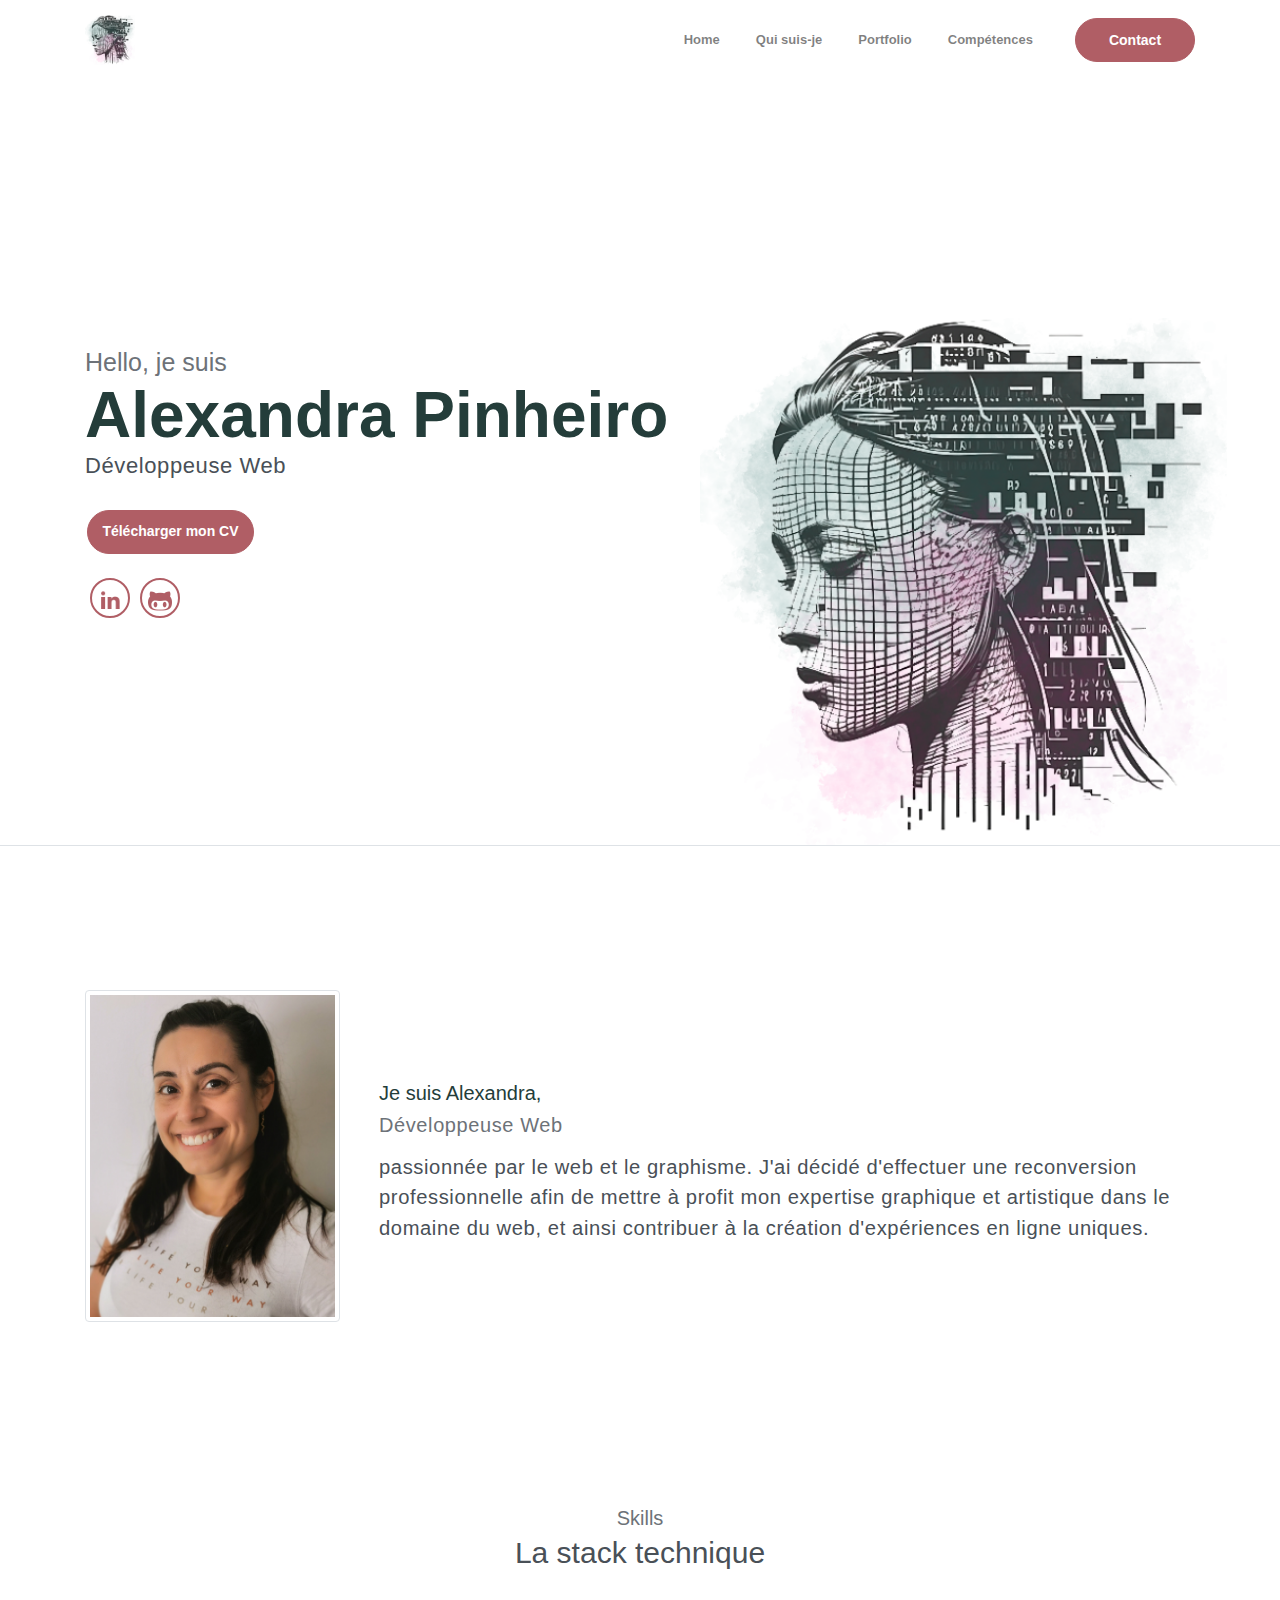
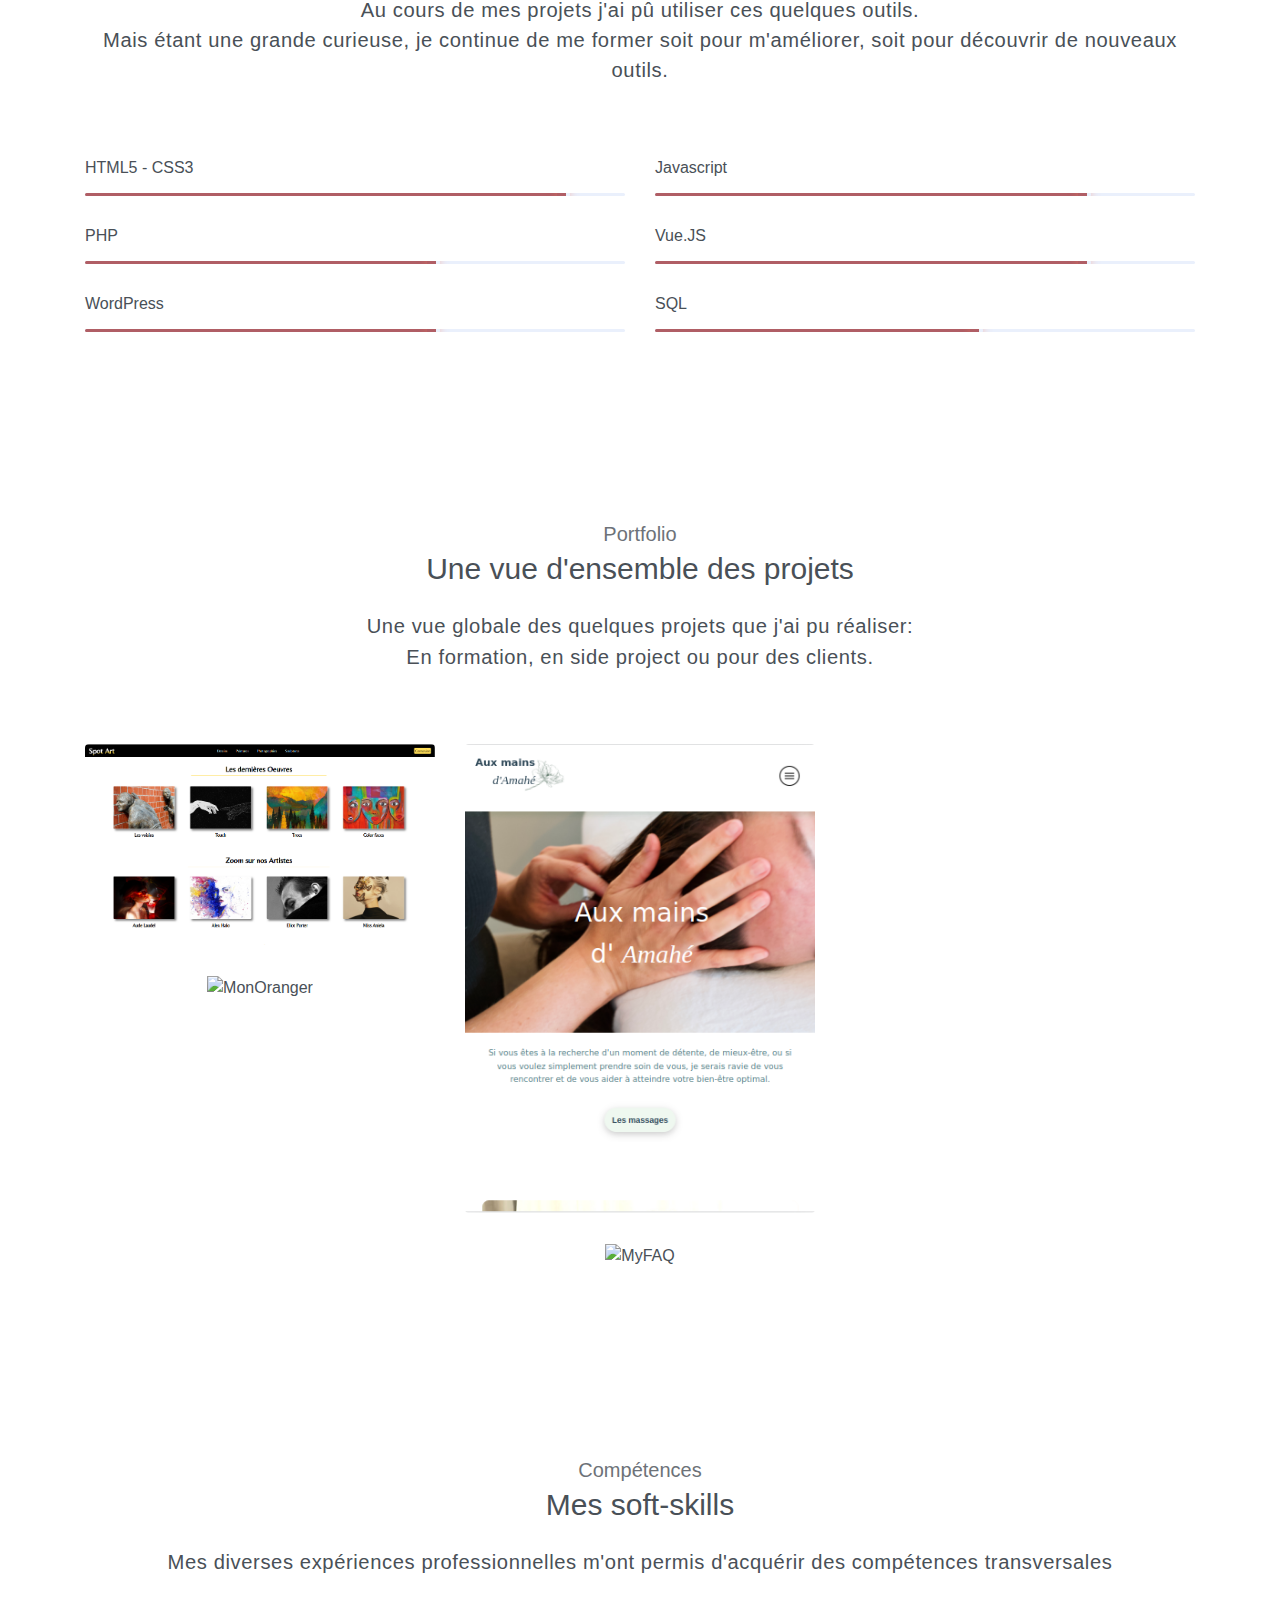
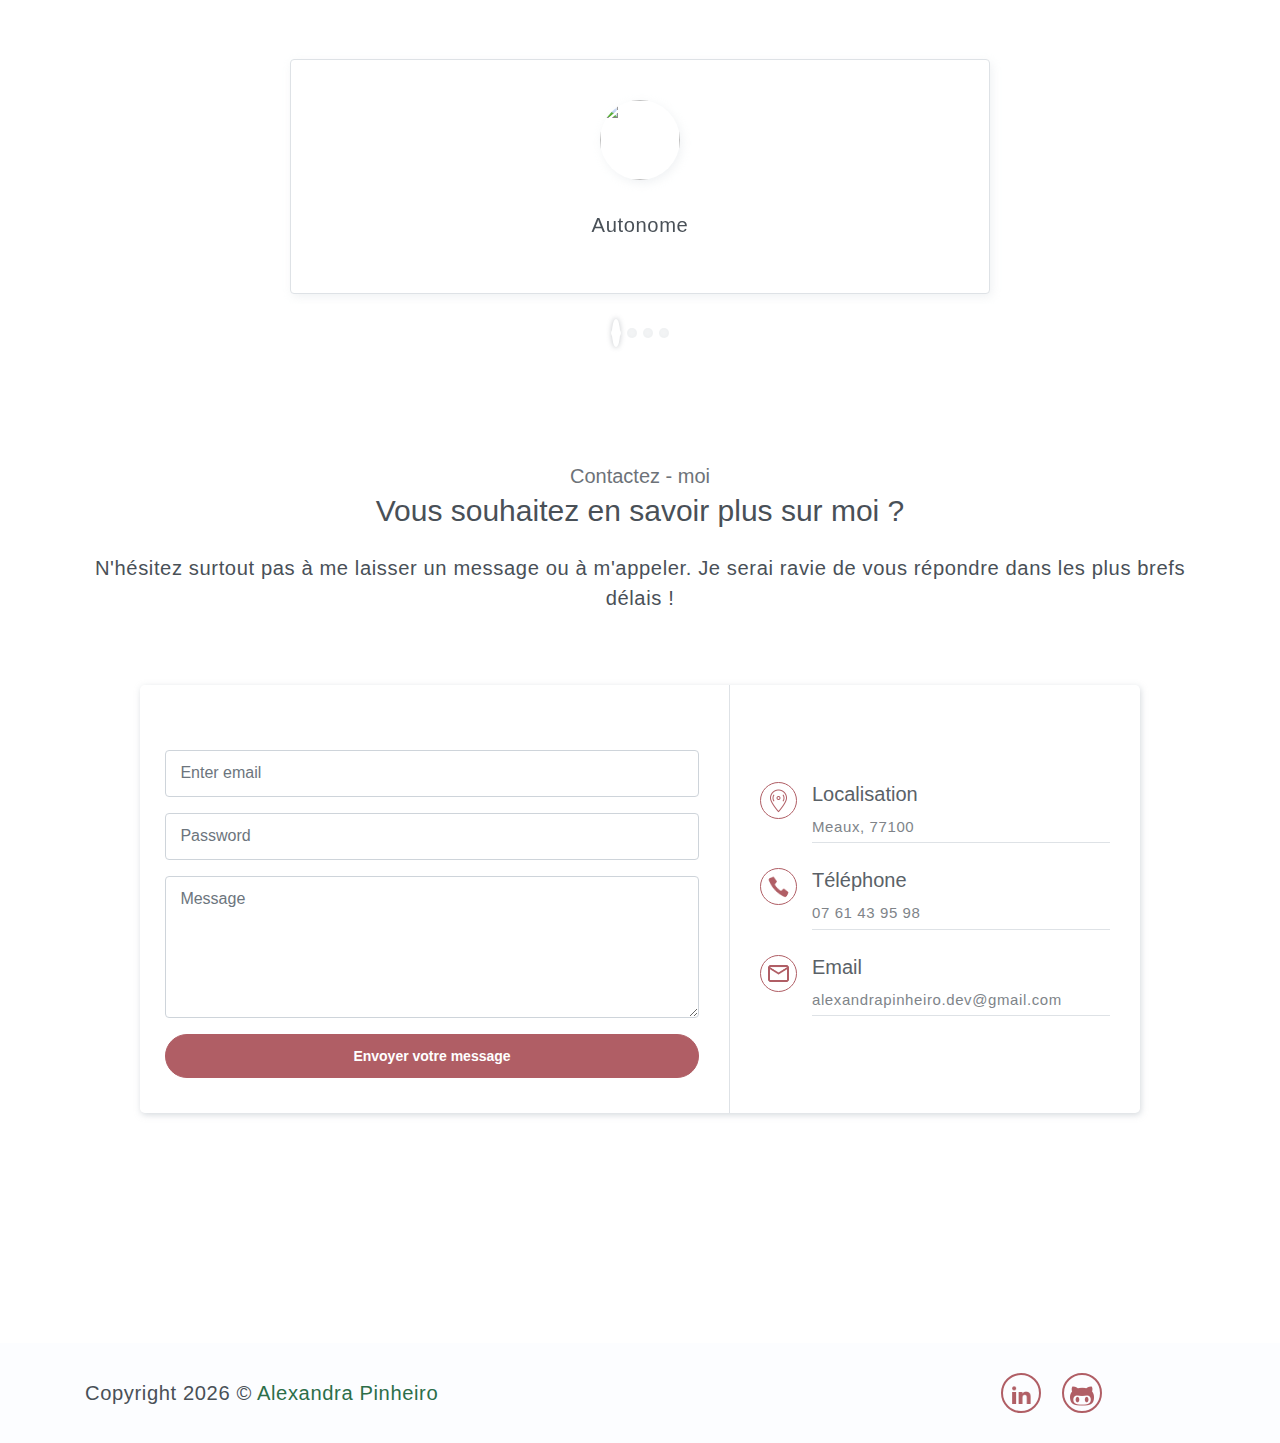
==== public_html/index.html @ 3d411a62 "simple template for personnal portfolio" ====
<!DOCTYPE html>
<html lang="en">
<head>
	<meta charset="utf-8">
    <meta name="viewport" content="width=device-width, initial-scale=1, shrink-to-fit=no">
    <title>Alexandra Pinheiro</title>
    <!-- font icons -->
    <link rel="stylesheet" href="assets/vendors/themify-icons/css/themify-icons.css">
    <!-- main styles -->
	<link rel="stylesheet" href="assets/css/style.css">
</head>
<body data-spy="scroll" data-target=".navbar" data-offset="40" id="home">

    <!-- Page navigation -->
    <nav class="navbar navbar-expand-lg navbar-light fixed-top" data-spy="affix" data-offset-top="0">
        <div class="container">
            <a class="navbar-brand" href="#"><img src="assets/img/logo.png" alt="logo"></a>
            <button class="navbar-toggler" type="button" data-toggle="collapse" data-target="#navbarSupportedContent" aria-controls="navbarSupportedContent" aria-expanded="false" aria-label="Toggle navigation">
                <span class="navbar-toggler-icon"></span>
            </button>

            <div class="collapse navbar-collapse" id="navbarSupportedContent">
                <ul class="navbar-nav ml-auto align-items-center">
                    <li class="nav-item">
                        <a class="nav-link" href="#home">Home</a>
                    </li>
                    <li class="nav-item">
                        <a class="nav-link" href="#about">Qui suis-je</a>
                    </li>             
                    <li class="nav-item">
                        <a class="nav-link" href="#portfolio">Portfolio</a>
                    </li>
                    <li class="nav-item">
                        <a class="nav-link" href="#softSkills">Compétences</a>
                    </li>
                    <li class="nav-item">
                        <a class="- btn btn-primary rounded ml-4" href="#contact">Contact</a>
                    </li>
                </ul>
            </div>
        </div>          
    </nav>
    <!-- End of page navibation -->

    <!-- Page Header -->
    <header class="header" id="home">
        <div class="container">
            <div class="infos">
                <h6 class="subtitle">Hello, je suis</h6>
                <h6 class="title">Alexandra Pinheiro</h6>
                <p>Développeuse Web</p>

                <div class="buttons pt-3">
                    <button class="btn btn-primary rounded" download><a href="assets/img/Alexandra_Pinheiro_DWeb.pdf" download target="_blank" class="button">Télécharger mon CV</a></button>
                    
                </div>      

                <div class="socials mt-4">
                    <a class="social-item" href="https://www.linkedin.com/in/alexandra-pinheiro/" ><img class="social-img" src="assets/img/linkedin.png" alt="icon-linkedin"></a>
                    <a class="social-item" href="https://github.com/AlexandraPho?tab=repositories"><img class="social-img" src="assets/img/github.png" alt="icon-github"></a>
                </div>
            </div>              
            <div class="img-holder">
                <img src="assets/img/logo.png" alt="portrait">
            </div>      
        </div>  

        <!-- Header-widget 
        <div class="widget">
            <div class="widget-item">
                <h2>124</h2>
                <p>Happy Clients</p>
            </div>
            <div class="widget-item">
                <h2>456</h2>
                <p>Project Completed</p>
            </div>
            <div class="widget-item">
                <h2>789</h2>
                <p>Awards Won</p>
            </div>
        </div>-->
    </header>
    <!-- End of Page Header -->
    
    <!-- About section -->
    <section id="about" class="section mt-3">
        <div class="container mt-5">
            <div class="row text-center text-md-left">
                <div class="col-md-3">
                    <img src="assets/img/portrait.jpg" alt="" class="img-thumbnail mb-4">
                </div>
                <div class="pl-md-4 col-md-9">
                    <h6 class="title">Je suis Alexandra,</h6>
                    <p class="subtitle">Développeuse Web</p>
                    <p>passionnée par le web et le graphisme. J'ai décidé d'effectuer une reconversion professionnelle afin de mettre à profit mon expertise graphique et artistique  dans le domaine du web, et ainsi contribuer à la création d'expériences en ligne uniques.</p>
                    <!--<button class="btn btn-primary rounded mt-3">DOWNLOAD CV</button>-->                  
                </div>
            </div>
        </div>
    </section>

    <!-- Service section
    <section id="service" class="section">
        <div class="container text-center">
            <h6 class="subtitle">Service</h6>
            <h6 class="section-title mb-4">Ce que je sais faire</h6>
            <p class="mb-5 pb-4">Lorem ipsum dolor sit amet, consectetur adipisicing elit. In alias dignissimos. <br> rerum commodi corrupti, temporibus non quam.</p>

            <div class="row">
                <div class="col-sm-6 col-md-3 mb-4">
                    <div class="custom-card card border">
                        <div class="card-body">
                            <i class="icon ti-crown"></i>
                            <h5>Web</h5>
                            <h6>Site internet</h6>
                            <br>
                        </div>
                    </div>
                </div>
                <div class="col-sm-6 col-md-3 mb-4">
                    <div class="custom-card card border">
                        <div class="card-body">
                            <i class="icon ti-desktop"></i>
                            <h5>Dessin</h5>
                            <h6>Illustrations</h6>
                            <h6>Logo</h6>
                        </div>
                    </div>
                </div>
            </div>
        </div>
    </section>
    End of Sectoin -->

    <!-- Skills section -->
    <section class="section">
        <div class="container text-center">
            <h6 class="subtitle">Skills</h6>
            <h6 class="section-title mb-4">La stack technique</h6>
            <p class="mb-5 pb-4">Au cours de mes projets j'ai pû utiliser ces quelques outils. <br> Mais étant une grande curieuse, je continue de me former soit pour m'améliorer, soit pour découvrir de nouveaux outils. </p>

            <div class="row text-left">
                <div class="col-sm-6">
                    <h6 class="mb-3">HTML5 - CSS3</h6>
                    <div class="progress">
                        <div class="progress-bar bg-primary" role="progressbar" style="width: 89%;" aria-valuenow="25" aria-valuemin="0" aria-valuemax="100"><span>89%</span></div>
                    </div>
                </div>
                <div class="col-sm-6">
                    <h6 class="mb-3">Javascript</h6>
                    <div class="progress">
                        <div class="progress-bar bg-primary" role="progressbar" style="width: 80%;" aria-valuenow="25" aria-valuemin="0" aria-valuemax="100"><span>83%</span></div>
                    </div>
                </div>
                <div class="col-sm-6">
                    <h6 class="mb-3">PHP</h6>
                    <div class="progress">
                        <div class="progress-bar bg-primary" role="progressbar" style="width: 65%;" aria-valuenow="25" aria-valuemin="0" aria-valuemax="100"><span>95%</span></div>
                    </div>
                </div>
                <div class="col-sm-6">
                    <h6 class="mb-3">Vue.JS</h6>
                    <div class="progress">
                        <div class="progress-bar bg-primary" role="progressbar" style="width: 80%;" aria-valuenow="25" aria-valuemin="0" aria-valuemax="100"><span>90%</span></div>
                    </div>
                </div>
                <div class="col-sm-6">
                    <h6 class="mb-3">WordPress</h6>
                    <div class="progress">
                        <div class="progress-bar bg-primary" role="progressbar" style="width: 65%;" aria-valuenow="25" aria-valuemin="0" aria-valuemax="100"><span>95%</span></div>
                    </div>
                </div>
                <div class="col-sm-6">
                    <h6 class="mb-3">SQL</h6>
                    <div class="progress">
                        <div class="progress-bar bg-primary" role="progressbar" style="width: 60%;" aria-valuenow="25" aria-valuemin="0" aria-valuemax="100"><span>95%</span></div>
                    </div>
                </div>
            </div>  
        </div>
    </section>
    <!-- End of Skills sections -->

    <!-- Portfolio section -->
    <section id="portfolio" class="section">
        <div class="container text-center">
            <h6 class="subtitle">Portfolio</h6>
            <h6 class="section-title mb-4">Une vue d'ensemble des projets</h6>
            <p class="mb-5 pb-4">Une vue globale des quelques projets que j'ai pu réaliser: <br> En formation, en side project ou pour des clients.</p>

            <div class="row">
                <div class="col-sm-4">
                    <div class="img-wrapper">
                        <img class="folio-img" src="assets/img/spotart.png" alt="spotart">
                        <div class="overlay">
                            <div class="overlay-infos">
                                <h5>Spotart</h5>
                                <a class="social-item" ><img class="social-img" src="assets/img/link.png" alt="icon-linkedin"></a>
                            </div>  
                        </div>
                    </div>
                    <div class="img-wrapper">
                        <img class="folio-img" src="assets/img/img.png" alt="MonOranger">
                        <div class="overlay">
                            <div class="overlay-infos">
                                <h5>Mon Oranger</h5>
                                <a class="social-item" ><img class="social-img" src="assets/img/link.png" alt="icon-linkedin"></a>
                            </div>                              
                        </div>
                    </div>                  
                </div>
                <div class="col-sm-4">
                    <div class="img-wrapper">
                        <img class="folio-img" src="assets/img/amahe-img.png" alt="Auxmainsdamahe">
                        <div class="overlay">
                            <div class="overlay-infos">
                                <h5>Aux mains d'Amahé</h5>
                                <a class="social-item" ><img class="social-img" src="assets/img/link.png" alt="icon-linkedin"></a>
                            </div>  
                        </div>
                    </div>
                    <div class="img-wrapper">
                        <img src="assets/imgs/folio-4.jpg" alt="MyFAQ">
                        <div class="overlay">
                            <div class="overlay-infos">
                                <h5>MyFAQ</h5>
                                <a href="javascript:void(0)"><i class="ti-link"></i></a>
                            </div>                              
                        </div>
                    </div>                  
                </div>
            </div>
        </div>
    </section>
    <!-- End of portfolio section -->

    <!-- Soft-Skills Section -->
    <section id="softSkills" class="section">
        <div class="container text-center">
            <h6 class="subtitle">Compétences</h6>
            <h6 class="section-title mb-4">Mes soft-skills</h6>
            <p class="mb-5 pb-4">Mes diverses expériences professionnelles m'ont permis d'acquérir des compétences transversales</p>


            <div id="carouselExampleIndicators" class="carousel slide" data-ride="carousel">
                <ol class="carousel-indicators">
                    <li data-target="#carouselExampleIndicators" data-slide-to="0" class="active"></li>
                    <li data-target="#carouselExampleIndicators" data-slide-to="1"></li>
                    <li data-target="#carouselExampleIndicators" data-slide-to="2"></li>
                    <li data-target="#carouselExampleIndicators" data-slide-to="3"></li>
                </ol>
                <div class="carousel-inner">
                    <div class="carousel-item active">
                        <div class="card testmonial-card border">
                            <div class="card-body">
                                <img src="assets/imgs/avatar-1.jpg" alt="">
                                <p>Autonome</p>
                            </div>
                        </div>
                    </div>
                    <div class="carousel-item">
                        <div class="card testmonial-card border">
                            <div class="card-body">
                                <img src="assets/imgs/avatar-2.jpg" alt="">
                                <p>Proactive</p>
                            </div>
                        </div>
                    </div>
                    <div class="carousel-item">
                        <div class="card testmonial-card border">
                            <div class="card-body">
                                <img src="assets/imgs/avatar-3.jpg" alt="">
                                <p>Curieuse</p>
                            </div>
                        </div>
                    </div>
                    <div class="carousel-item">
                        <div class="card testmonial-card border">
                            <div class="card-body">
                                <img src="assets/imgs/avatar-3.jpg" alt="">
                                <p>Passionnée</p>
                            </div>
                        </div>
                    </div>
                </div>
            </div>
        </div>
    </section>
    <!-- End of Soft-Skills section -->


    <!-- Hire me section
    <section class="bg-gray p-0 section">
        <div class="container">
            <div class="card bg-primary">
                <div class="card-body text-light">
                    <div class="row align-items-center">
                        <div class="col-sm-9 text-center text-sm-left">
                            <h5 class="mt-3">Hire Me For Your Project</h5>
                            <p class="mb-3">Accusantium labore nostrum similique quisquam.</p>
                        </div>
                        <div class="col-sm-3 text-center text-sm-right">
                            <button class="btn btn-light rounded">Hire Me!</button>
                        </div>
                    </div>
                </div> 
            </div>
        </div>
    </section>      
     End od Hire me section. -->

    <!-- Contact Section -->
    <section id="contact" class="position-relative section">
        <div class="container text-center">
            <h6 class="subtitle">Contactez - moi</h6>
            <h6 class="section-title mb-4">Vous souhaitez en savoir plus sur moi ?</h6>
            <p class="mb-5 pb-4">N'hésitez surtout pas à me laisser un message ou à m'appeler. Je serai ravie de vous répondre dans les plus brefs délais !</p>

            <div class="contact text-left">
                <div class="form">
                    <form>
                        <div class="form-group">
                            <input type="email" class="form-control" id="exampleInputEmail1" aria-describedby="emailHelp" placeholder="Enter email" required>
                        </div>
                        <div class="form-group">
                            <input type="password" class="form-control" id="exampleInputPassword1" placeholder="Password" required>
                        </div>
                        <div class="form-group">
                            <textarea name="contact-message" id="" cols="30" rows="5" class="form-control" placeholder="Message"></textarea>
                        </div>
                        <button type="submit" class="btn btn-primary btn-block rounded w-lg">Envoyer votre message</button>
                    </form>
                </div>
                <div class="contact-infos">
                    <div class="item">
                        <img class="contact-img" src="assets/img/location.png" alt="icon-location">
                        <div class="">
                            <h5>Localisation</h5>
                            <p> Meaux, 77100</p>
                        </div>                          
                    </div>
                    <div class="item">
                        <img class="contact-img" src="assets/img/telephone.png" alt="icon-telephone">
                        <div>
                            <h5>Téléphone</h5>
                            <p>07 61 43 95 98</p>
                        </div>                          
                    </div>
                    <div class="item">
                        <img class="contact-img" src="assets/img/mail.png" alt="icon-mail">
                        <div class="mb-0">
                            <h5>Email</h5>
                            <p>alexandrapinheiro.dev@gmail.com</p>
                        </div>
                    </div>
                </div>                  
            </div>
        </div>  
        <div id="map">
            <iframe src="https://snazzymaps.com/embed/61257"></iframe>
        </div>      
    </section>
    <!-- End of Contact Section -->

    <!-- Page Footer -->
    <footer class="page-footer">
        <div class="container">
            <div class="row align-items-center">
                <div class="col-sm-6">
                    <p>Copyright <script>document.write(new Date().getFullYear())</script> &copy; <a href="http://www.alexandra-pinheiro.fr" target="_blank">Alexandra Pinheiro</a></p>
                </div>
                <div class="col-sm-6">
                    <div class="socials">
                        <a class="social-item" href="https://www.linkedin.com/in/alexandra-pinheiro/"><img class="social-img" src="assets/img/linkedin.png" alt="icon-linkedin"></a>
                        <a class="social-item" href="https://github.com/AlexandraPho?tab=repositories"><img class="social-img" src="assets/img/github.png" alt="icon-github"></a>
                    </div>
                </div>
            </div>
        </div>
    </footer> 
    <!-- End of page footer -->
	
	<!-- core  -->
    <script src="assets/vendors/jquery/jquery-3.4.1.js"></script>
    <script src="assets/vendors/bootstrap/bootstrap.bundle.js"></script>
    <!-- bootstrap 3 affix -->
	<script src="assets/vendors/bootstrap/bootstrap.affix.js"></script>

    <!-- steller js -->
    <script src="assets/js/script.js"></script>

</body>
</html>
---- public_html/assets/vendors/themify-icons/css/themify-icons.css ----
@font-face {
	font-family: 'themify';
	src:url("../fonts/themify.eot?-fvbane");
	src:url("../fonts/themify.eot?#iefix-fvbane") format("embedded-opentype"),
		url("../fonts/themify.woff?-fvbane") format("woff"),
		url("../fonts/themify.ttf?-fvbane") format("truetype"),
		url("../fonts/themify.svg?-fvbane#themify") format("svg");
	font-weight: normal;
	font-style: normal;
}

[class^="ti-"], [class*=" ti-"] {
	font-family: 'themify';
	speak: none;
	font-style: normal;
	font-weight: normal;
	font-variant: normal;
	text-transform: none;
	line-height: 1;

	/* Better Font Rendering =========== */
	-webkit-font-smoothing: antialiased;
	-moz-osx-font-smoothing: grayscale;
}

.ti-wand:before {
	content: "\e600";
}
.ti-volume:before {
	content: "\e601";
}
.ti-user:before {
	content: "\e602";
}
.ti-unlock:before {
	content: "\e603";
}
.ti-unlink:before {
	content: "\e604";
}
.ti-trash:before {
	content: "\e605";
}
.ti-thought:before {
	content: "\e606";
}
.ti-target:before {
	content: "\e607";
}
.ti-tag:before {
	content: "\e608";
}
.ti-tablet:before {
	content: "\e609";
}
.ti-star:before {
	content: "\e60a";
}
.ti-spray:before {
	content: "\e60b";
}
.ti-signal:before {
	content: "\e60c";
}
.ti-shopping-cart:before {
	content: "\e60d";
}
.ti-shopping-cart-full:before {
	content: "\e60e";
}
.ti-settings:before {
	content: "\e60f";
}
.ti-search:before {
	content: "\e610";
}
.ti-zoom-in:before {
	content: "\e611";
}
.ti-zoom-out:before {
	content: "\e612";
}
.ti-cut:before {
	content: "\e613";
}
.ti-ruler:before {
	content: "\e614";
}
.ti-ruler-pencil:before {
	content: "\e615";
}
.ti-ruler-alt:before {
	content: "\e616";
}
.ti-bookmark:before {
	content: "\e617";
}
.ti-bookmark-alt:before {
	content: "\e618";
}
.ti-reload:before {
	content: "\e619";
}
.ti-plus:before {
	content: "\e61a";
}
.ti-pin:before {
	content: "\e61b";
}
.ti-pencil:before {
	content: "\e61c";
}
.ti-pencil-alt:before {
	content: "\e61d";
}
.ti-paint-roller:before {
	content: "\e61e";
}
.ti-paint-bucket:before {
	content: "\e61f";
}
.ti-na:before {
	content: "\e620";
}
.ti-mobile:before {
	content: "\e621";
}
.ti-minus:before {
	content: "\e622";
}
.ti-medall:before {
	content: "\e623";
}
.ti-medall-alt:before {
	content: "\e624";
}
.ti-marker:before {
	content: "\e625";
}
.ti-marker-alt:before {
	content: "\e626";
}
.ti-arrow-up:before {
	content: "\e627";
}
.ti-arrow-right:before {
	content: "\e628";
}
.ti-arrow-left:before {
	content: "\e629";
}
.ti-arrow-down:before {
	content: "\e62a";
}
.ti-lock:before {
	content: "\e62b";
}
.ti-location-arrow:before {
	content: "\e62c";
}
.ti-link:before {
	content: "\e62d";
}
.ti-layout:before {
	content: "\e62e";
}
.ti-layers:before {
	content: "\e62f";
}
.ti-layers-alt:before {
	content: "\e630";
}
.ti-key:before {
	content: "\e631";
}
.ti-import:before {
	content: "\e632";
}
.ti-image:before {
	content: "\e633";
}
.ti-heart:before {
	content: "\e634";
}
.ti-heart-broken:before {
	content: "\e635";
}
.ti-hand-stop:before {
	content: "\e636";
}
.ti-hand-open:before {
	content: "\e637";
}
.ti-hand-drag:before {
	content: "\e638";
}
.ti-folder:before {
	content: "\e639";
}
.ti-flag:before {
	content: "\e63a";
}
.ti-flag-alt:before {
	content: "\e63b";
}
.ti-flag-alt-2:before {
	content: "\e63c";
}
.ti-eye:before {
	content: "\e63d";
}
.ti-export:before {
	content: "\e63e";
}
.ti-exchange-vertical:before {
	content: "\e63f";
}
.ti-desktop:before {
	content: "\e640";
}
.ti-cup:before {
	content: "\e641";
}
.ti-crown:before {
	content: "\e642";
}
.ti-comments:before {
	content: "\e643";
}
.ti-comment:before {
	content: "\e644";
}
.ti-comment-alt:before {
	content: "\e645";
}
.ti-close:before {
	content: "\e646";
}
.ti-clip:before {
	content: "\e647";
}
.ti-angle-up:before {
	content: "\e648";
}
.ti-angle-right:before {
	content: "\e649";
}
.ti-angle-left:before {
	content: "\e64a";
}
.ti-angle-down:before {
	content: "\e64b";
}
.ti-check:before {
	content: "\e64c";
}
.ti-check-box:before {
	content: "\e64d";
}
.ti-camera:before {
	content: "\e64e";
}
.ti-announcement:before {
	content: "\e64f";
}
.ti-brush:before {
	content: "\e650";
}
.ti-briefcase:before {
	content: "\e651";
}
.ti-bolt:before {
	content: "\e652";
}
.ti-bolt-alt:before {
	content: "\e653";
}
.ti-blackboard:before {
	content: "\e654";
}
.ti-bag:before {
	content: "\e655";
}
.ti-move:before {
	content: "\e656";
}
.ti-arrows-vertical:before {
	content: "\e657";
}
.ti-arrows-horizontal:before {
	content: "\e658";
}
.ti-fullscreen:before {
	content: "\e659";
}
.ti-arrow-top-right:before {
	content: "\e65a";
}
.ti-arrow-top-left:before {
	content: "\e65b";
}
.ti-arrow-circle-up:before {
	content: "\e65c";
}
.ti-arrow-circle-right:before {
	content: "\e65d";
}
.ti-arrow-circle-left:before {
	content: "\e65e";
}
.ti-arrow-circle-down:before {
	content: "\e65f";
}
.ti-angle-double-up:before {
	content: "\e660";
}
.ti-angle-double-right:before {
	content: "\e661";
}
.ti-angle-double-left:before {
	content: "\e662";
}
.ti-angle-double-down:before {
	content: "\e663";
}
.ti-zip:before {
	content: "\e664";
}
.ti-world:before {
	content: "\e665";
}
.ti-wheelchair:before {
	content: "\e666";
}
.ti-view-list:before {
	content: "\e667";
}
.ti-view-list-alt:before {
	content: "\e668";
}
.ti-view-grid:before {
	content: "\e669";
}
.ti-uppercase:before {
	content: "\e66a";
}
.ti-upload:before {
	content: "\e66b";
}
.ti-underline:before {
	content: "\e66c";
}
.ti-truck:before {
	content: "\e66d";
}
.ti-timer:before {
	content: "\e66e";
}
.ti-ticket:before {
	content: "\e66f";
}
.ti-thumb-up:before {
	content: "\e670";
}
.ti-thumb-down:before {
	content: "\e671";
}
.ti-text:before {
	content: "\e672";
}
.ti-stats-up:before {
	content: "\e673";
}
.ti-stats-down:before {
	content: "\e674";
}
.ti-split-v:before {
	content: "\e675";
}
.ti-split-h:before {
	content: "\e676";
}
.ti-smallcap:before {
	content: "\e677";
}
.ti-shine:before {
	content: "\e678";
}
.ti-shift-right:before {
	content: "\e679";
}
.ti-shift-left:before {
	content: "\e67a";
}
.ti-shield:before {
	content: "\e67b";
}
.ti-notepad:before {
	content: "\e67c";
}
.ti-server:before {
	content: "\e67d";
}
.ti-quote-right:before {
	content: "\e67e";
}
.ti-quote-left:before {
	content: "\e67f";
}
.ti-pulse:before {
	content: "\e680";
}
.ti-printer:before {
	content: "\e681";
}
.ti-power-off:before {
	content: "\e682";
}
.ti-plug:before {
	content: "\e683";
}
.ti-pie-chart:before {
	content: "\e684";
}
.ti-paragraph:before {
	content: "\e685";
}
.ti-panel:before {
	content: "\e686";
}
.ti-package:before {
	content: "\e687";
}
.ti-music:before {
	content: "\e688";
}
.ti-music-alt:before {
	content: "\e689";
}
.ti-mouse:before {
	content: "\e68a";
}
.ti-mouse-alt:before {
	content: "\e68b";
}
.ti-money:before {
	content: "\e68c";
}
.ti-microphone:before {
	content: "\e68d";
}
.ti-menu:before {
	content: "\e68e";
}
.ti-menu-alt:before {
	content: "\e68f";
}
.ti-map:before {
	content: "\e690";
}
.ti-map-alt:before {
	content: "\e691";
}
.ti-loop:before {
	content: "\e692";
}
.ti-location-pin:before {
	content: "\e693";
}
.ti-list:before {
	content: "\e694";
}
.ti-light-bulb:before {
	content: "\e695";
}
.ti-Italic:before {
	content: "\e696";
}
.ti-info:before {
	content: "\e697";
}
.ti-infinite:before {
	content: "\e698";
}
.ti-id-badge:before {
	content: "\e699";
}
.ti-hummer:before {
	content: "\e69a";
}
.ti-home:before {
	content: "\e69b";
}
.ti-help:before {
	content: "\e69c";
}
.ti-headphone:before {
	content: "\e69d";
}
.ti-harddrives:before {
	content: "\e69e";
}
.ti-harddrive:before {
	content: "\e69f";
}
.ti-gift:before {
	content: "\e6a0";
}
.ti-game:before {
	content: "\e6a1";
}
.ti-filter:before {
	content: "\e6a2";
}
.ti-files:before {
	content: "\e6a3";
}
.ti-file:before {
	content: "\e6a4";
}
.ti-eraser:before {
	content: "\e6a5";
}
.ti-envelope:before {
	content: "\e6a6";
}
.ti-download:before {
	content: "\e6a7";
}
.ti-direction:before {
	content: "\e6a8";
}
.ti-direction-alt:before {
	content: "\e6a9";
}
.ti-dashboard:before {
	content: "\e6aa";
}
.ti-control-stop:before {
	content: "\e6ab";
}
.ti-control-shuffle:before {
	content: "\e6ac";
}
.ti-control-play:before {
	content: "\e6ad";
}
.ti-control-pause:before {
	content: "\e6ae";
}
.ti-control-forward:before {
	content: "\e6af";
}
.ti-control-backward:before {
	content: "\e6b0";
}
.ti-cloud:before {
	content: "\e6b1";
}
.ti-cloud-up:before {
	content: "\e6b2";
}
.ti-cloud-down:before {
	content: "\e6b3";
}
.ti-clipboard:before {
	content: "\e6b4";
}
.ti-car:before {
	content: "\e6b5";
}
.ti-calendar:before {
	content: "\e6b6";
}
.ti-book:before {
	content: "\e6b7";
}
.ti-bell:before {
	content: "\e6b8";
}
.ti-basketball:before {
	content: "\e6b9";
}
.ti-bar-chart:before {
	content: "\e6ba";
}
.ti-bar-chart-alt:before {
	content: "\e6bb";
}
.ti-back-right:before {
	content: "\e6bc";
}
.ti-back-left:before {
	content: "\e6bd";
}
.ti-arrows-corner:before {
	content: "\e6be";
}
.ti-archive:before {
	content: "\e6bf";
}
.ti-anchor:before {
	content: "\e6c0";
}
.ti-align-right:before {
	content: "\e6c1";
}
.ti-align-left:before {
	content: "\e6c2";
}
.ti-align-justify:before {
	content: "\e6c3";
}
.ti-align-center:before {
	content: "\e6c4";
}
.ti-alert:before {
	content: "\e6c5";
}
.ti-alarm-clock:before {
	content: "\e6c6";
}
.ti-agenda:before {
	content: "\e6c7";
}
.ti-write:before {
	content: "\e6c8";
}
.ti-window:before {
	content: "\e6c9";
}
.ti-widgetized:before {
	content: "\e6ca";
}
.ti-widget:before {
	content: "\e6cb";
}
.ti-widget-alt:before {
	content: "\e6cc";
}
.ti-wallet:before {
	content: "\e6cd";
}
.ti-video-clapper:before {
	content: "\e6ce";
}
.ti-video-camera:before {
	content: "\e6cf";
}
.ti-vector:before {
	content: "\e6d0";
}
.ti-themify-logo:before {
	content: "\e6d1";
}
.ti-themify-favicon:before {
	content: "\e6d2";
}
.ti-themify-favicon-alt:before {
	content: "\e6d3";
}
.ti-support:before {
	content: "\e6d4";
}
.ti-stamp:before {
	content: "\e6d5";
}
.ti-split-v-alt:before {
	content: "\e6d6";
}
.ti-slice:before {
	content: "\e6d7";
}
.ti-shortcode:before {
	content: "\e6d8";
}
.ti-shift-right-alt:before {
	content: "\e6d9";
}
.ti-shift-left-alt:before {
	content: "\e6da";
}
.ti-ruler-alt-2:before {
	content: "\e6db";
}
.ti-receipt:before {
	content: "\e6dc";
}
.ti-pin2:before {
	content: "\e6dd";
}
.ti-pin-alt:before {
	content: "\e6de";
}
.ti-pencil-alt2:before {
	content: "\e6df";
}
.ti-palette:before {
	content: "\e6e0";
}
.ti-more:before {
	content: "\e6e1";
}
.ti-more-alt:before {
	content: "\e6e2";
}
.ti-microphone-alt:before {
	content: "\e6e3";
}
.ti-magnet:before {
	content: "\e6e4";
}
.ti-line-double:before {
	content: "\e6e5";
}
.ti-line-dotted:before {
	content: "\e6e6";
}
.ti-line-dashed:before {
	content: "\e6e7";
}
.ti-layout-width-full:before {
	content: "\e6e8";
}
.ti-layout-width-default:before {
	content: "\e6e9";
}
.ti-layout-width-default-alt:before {
	content: "\e6ea";
}
.ti-layout-tab:before {
	content: "\e6eb";
}
.ti-layout-tab-window:before {
	content: "\e6ec";
}
.ti-layout-tab-v:before {
	content: "\e6ed";
}
.ti-layout-tab-min:before {
	content: "\e6ee";
}
.ti-layout-slider:before {
	content: "\e6ef";
}
.ti-layout-slider-alt:before {
	content: "\e6f0";
}
.ti-layout-sidebar-right:before {
	content: "\e6f1";
}
.ti-layout-sidebar-none:before {
	content: "\e6f2";
}
.ti-layout-sidebar-left:before {
	content: "\e6f3";
}
.ti-layout-placeholder:before {
	content: "\e6f4";
}
.ti-layout-menu:before {
	content: "\e6f5";
}
.ti-layout-menu-v:before {
	content: "\e6f6";
}
.ti-layout-menu-separated:before {
	content: "\e6f7";
}
.ti-layout-menu-full:before {
	content: "\e6f8";
}
.ti-layout-media-right-alt:before {
	content: "\e6f9";
}
.ti-layout-media-right:before {
	content: "\e6fa";
}
.ti-layout-media-overlay:before {
	content: "\e6fb";
}
.ti-layout-media-overlay-alt:before {
	content: "\e6fc";
}
.ti-layout-media-overlay-alt-2:before {
	content: "\e6fd";
}
.ti-layout-media-left-alt:before {
	content: "\e6fe";
}
.ti-layout-media-left:before {
	content: "\e6ff";
}
.ti-layout-media-center-alt:before {
	content: "\e700";
}
.ti-layout-media-center:before {
	content: "\e701";
}
.ti-layout-list-thumb:before {
	content: "\e702";
}
.ti-layout-list-thumb-alt:before {
	content: "\e703";
}
.ti-layout-list-post:before {
	content: "\e704";
}
.ti-layout-list-large-image:before {
	content: "\e705";
}
.ti-layout-line-solid:before {
	content: "\e706";
}
.ti-layout-grid4:before {
	content: "\e707";
}
.ti-layout-grid3:before {
	content: "\e708";
}
.ti-layout-grid2:before {
	content: "\e709";
}
.ti-layout-grid2-thumb:before {
	content: "\e70a";
}
.ti-layout-cta-right:before {
	content: "\e70b";
}
.ti-layout-cta-left:before {
	content: "\e70c";
}
.ti-layout-cta-center:before {
	content: "\e70d";
}
.ti-layout-cta-btn-right:before {
	content: "\e70e";
}
.ti-layout-cta-btn-left:before {
	content: "\e70f";
}
.ti-layout-column4:before {
	content: "\e710";
}
.ti-layout-column3:before {
	content: "\e711";
}
.ti-layout-column2:before {
	content: "\e712";
}
.ti-layout-accordion-separated:before {
	content: "\e713";
}
.ti-layout-accordion-merged:before {
	content: "\e714";
}
.ti-layout-accordion-list:before {
	content: "\e715";
}
.ti-ink-pen:before {
	content: "\e716";
}
.ti-info-alt:before {
	content: "\e717";
}
.ti-help-alt:before {
	content: "\e718";
}
.ti-headphone-alt:before {
	content: "\e719";
}
.ti-hand-point-up:before {
	content: "\e71a";
}
.ti-hand-point-right:before {
	content: "\e71b";
}
.ti-hand-point-left:before {
	content: "\e71c";
}
.ti-hand-point-down:before {
	content: "\e71d";
}
.ti-gallery:before {
	content: "\e71e";
}
.ti-face-smile:before {
	content: "\e71f";
}
.ti-face-sad:before {
	content: "\e720";
}
.ti-credit-card:before {
	content: "\e721";
}
.ti-control-skip-forward:before {
	content: "\e722";
}
.ti-control-skip-backward:before {
	content: "\e723";
}
.ti-control-record:before {
	content: "\e724";
}
.ti-control-eject:before {
	content: "\e725";
}
.ti-comments-smiley:before {
	content: "\e726";
}
.ti-brush-alt:before {
	content: "\e727";
}
.ti-youtube:before {
	content: "\e728";
}
.ti-vimeo:before {
	content: "\e729";
}
.ti-twitter:before {
	content: "\e72a";
}
.ti-time:before {
	content: "\e72b";
}
.ti-tumblr:before {
	content: "\e72c";
}
.ti-skype:before {
	content: "\e72d";
}
.ti-share:before {
	content: "\e72e";
}
.ti-share-alt:before {
	content: "\e72f";
}
.ti-rocket:before {
	content: "\e730";
}
.ti-pinterest:before {
	content: "\e731";
}
.ti-new-window:before {
	content: "\e732";
}
.ti-microsoft:before {
	content: "\e733";
}
.ti-list-ol:before {
	content: "\e734";
}
.ti-linkedin:before {
	content: "\e735";
}
.ti-layout-sidebar-2:before {
	content: "\e736";
}
.ti-layout-grid4-alt:before {
	content: "\e737";
}
.ti-layout-grid3-alt:before {
	content: "\e738";
}
.ti-layout-grid2-alt:before {
	content: "\e739";
}
.ti-layout-column4-alt:before {
	content: "\e73a";
}
.ti-layout-column3-alt:before {
	content: "\e73b";
}
.ti-layout-column2-alt:before {
	content: "\e73c";
}
.ti-instagram:before {
	content: "\e73d";
}
.ti-google:before {
	content: "\e73e";
}
.ti-github:before {
	content: "\e73f";
}
.ti-flickr:before {
	content: "\e740";
}
.ti-facebook:before {
	content: "\e741";
}
.ti-dropbox:before {
	content: "\e742";
}
.ti-dribbble:before {
	content: "\e743";
}
.ti-apple:before {
	content: "\e744";
}
.ti-android:before {
	content: "\e745";
}
.ti-save:before {
	content: "\e746";
}
.ti-save-alt:before {
	content: "\e747";
}
.ti-yahoo:before {
	content: "\e748";
}
.ti-wordpress:before {
	content: "\e749";
}
.ti-vimeo-alt:before {
	content: "\e74a";
}
.ti-twitter-alt:before {
	content: "\e74b";
}
.ti-tumblr-alt:before {
	content: "\e74c";
}
.ti-trello:before {
	content: "\e74d";
}
.ti-stack-overflow:before {
	content: "\e74e";
}
.ti-soundcloud:before {
	content: "\e74f";
}
.ti-sharethis:before {
	content: "\e750";
}
.ti-sharethis-alt:before {
	content: "\e751";
}
.ti-reddit:before {
	content: "\e752";
}
.ti-pinterest-alt:before {
	content: "\e753";
}
.ti-microsoft-alt:before {
	content: "\e754";
}
.ti-linux:before {
	content: "\e755";
}
.ti-jsfiddle:before {
	content: "\e756";
}
.ti-joomla:before {
	content: "\e757";
}
.ti-html5:before {
	content: "\e758";
}
.ti-flickr-alt:before {
	content: "\e759";
}
.ti-email:before {
	content: "\e75a";
}
.ti-drupal:before {
	content: "\e75b";
}
.ti-dropbox-alt:before {
	content: "\e75c";
}
.ti-css3:before {
	content: "\e75d";
}
.ti-rss:before {
	content: "\e75e";
}
.ti-rss-alt:before {
	content: "\e75f";
}
---- public_html/assets/css/style.css ----
:root {
    --blue: #79A9F5;
    --indigo: #C45F90;
    --purple: #A16AE8;
    --pink: #FC8BC0;
    --red: #F89480;
    --orange: #FF8882;
    --yellow: #FAD02C;
    --green: #A3C14A;
    --teal: #20c997;
    --cyan: #47D8E0;
    --white: #fff;
    --gray: #6c757d;
    --gray-dark: #343a40;
    --primary: #f5a55b;
    --secondary: #6c757d;
    --success: #A3C14A;
    --info: #47D8E0;
    --warning: #FAD02C;
    --danger: #F85C70;
    --light: #f8f9fa;
    --dark: #343a40;
    --redwood: #9F4952;
    --breakpoint-xs: 0;
    --breakpoint-sm: 576px;
    --breakpoint-md: 768px;
    --breakpoint-lg: 992px;
    --breakpoint-xl: 1200px;
    --font-family-sans-serif: -apple-system, BlinkMacSystemFont, "Segoe UI", Roboto, "Helvetica Neue", Arial, "Noto Sans", sans-serif, "Apple Color Emoji", "Segoe UI Emoji", "Segoe UI Symbol", "Noto Color Emoji";
    --font-family-monospace: SFMono-Regular, Menlo, Monaco, Consolas, "Liberation Mono", "Courier New", monospace;
  }
  
  *,
  *::before,
  *::after {
    box-sizing: border-box;
  }
  
  html {
    font-family: sans-serif;
    line-height: 1.15;
    -webkit-text-size-adjust: 100%;
    -webkit-tap-highlight-color: rgba(0, 0, 0, 0);
  }
  
  article, aside, figcaption, figure, footer, header, hgroup, main, nav, section {
    display: block;
  }
  
  body {
    margin: 0;
    font-family: -apple-system, BlinkMacSystemFont, "Segoe UI", Roboto, "Helvetica Neue", Arial, "Noto Sans", sans-serif, "Apple Color Emoji", "Segoe UI Emoji", "Segoe UI Symbol", "Noto Color Emoji";
    font-size: 1rem;
    font-weight: 400;
    line-height: 1.5;
    color: #495057;
    text-align: left;
    background-color: #fff;
  }
  
  [tabindex="-1"]:focus {
    outline: 0 !important;
  }
  
  hr {
    box-sizing: content-box;
    height: 0;
    overflow: visible;
  }
  
  h1, h2, h3, h4, h5, h6 {
    margin-top: 0;
    margin-bottom: 0.5rem;
  }
  
  p {
    margin-top: 0;
    margin-bottom: 1rem;
  }
  
  abbr[title],
  abbr[data-original-title] {
    text-decoration: underline;
    -webkit-text-decoration: underline dotted;
            text-decoration: underline dotted;
    cursor: help;
    border-bottom: 0;
    -webkit-text-decoration-skip-ink: none;
            text-decoration-skip-ink: none;
  }
  
  address {
    margin-bottom: 1rem;
    font-style: normal;
    line-height: inherit;
  }
  
  ol,
  ul,
  dl {
    margin-top: 0;
    margin-bottom: 1rem;
  }
  
  ol ol,
  ul ul,
  ol ul,
  ul ol {
    margin-bottom: 0;
  }
  
  dt {
    font-weight: 700;
  }
  
  dd {
    margin-bottom: .5rem;
    margin-left: 0;
  }
  
  blockquote {
    margin: 0 0 1rem;
  }
  
  b,
  strong {
    font-weight: bolder;
  }
  
  small {
    font-size: 80%;
  }
  
  sub,
  sup {
    position: relative;
    font-size: 75%;
    line-height: 0;
    vertical-align: baseline;
  }
  
  sub {
    bottom: -.25em;
  }
  
  sup {
    top: -.5em;
  }
  
  a {
    color: #2c6e49;
    text-decoration: none;
    background-color: transparent;
  }
  
  a:hover {
    color: #006D61;
    text-decoration: underline;
  }
  
  a:not([href]):not([tabindex]) {
    color: inherit;
    text-decoration: none;
  }
  
  a:not([href]):not([tabindex]):hover, a:not([href]):not([tabindex]):focus {
    color: inherit;
    text-decoration: none;
  }
  
  a:not([href]):not([tabindex]):focus {
    outline: 0;
  }
  
  pre,
  code,
  kbd,
  samp {
    font-family: SFMono-Regular, Menlo, Monaco, Consolas, "Liberation Mono", "Courier New", monospace;
    font-size: 1em;
  }
  
  pre {
    margin-top: 0;
    margin-bottom: 1rem;
    overflow: auto;
  }
  
  figure {
    margin: 0 0 1rem;
  }
  
  img {
    vertical-align: middle;
    border-style: none;
  }
  
  svg {
    overflow: hidden;
    vertical-align: middle;
  }
  
  table {
    border-collapse: collapse;
  }
  
  caption {
    padding-top: 0.75rem;
    padding-bottom: 0.75rem;
    color: #6c757d;
    text-align: left;
    caption-side: bottom;
  }
  
  th {
    text-align: inherit;
  }
  
  label {
    display: inline-block;
    margin-bottom: 0.5rem;
  }
  
  button {
    border: none;
    border-radius: 2em;
    padding: 0.8em;
  }
  .button {
    color: #fff;
  }
  .button:hover {
    color: #fff;
  }
  .btn-redwood {
    background-color: #C4A2A5;

  }
  
  button:focus {
    outline: 1px dotted;
    outline: 5px auto -webkit-focus-ring-color;
  }
  
  input,
  button,
  select,
  optgroup,
  textarea {
    margin: 0;
    font-family: inherit;
    font-size: inherit;
    line-height: inherit;
  }
  
  button,
  input {
    overflow: visible;
  }
  
  button,
  select {
    text-transform: none;
  }
  
  select {
    word-wrap: normal;
  }
  
  button,
  [type="button"],
  [type="reset"],
  [type="submit"] {
    -webkit-appearance: button;
  }
  
  button:not(:disabled),
  [type="button"]:not(:disabled),
  [type="reset"]:not(:disabled),
  [type="submit"]:not(:disabled) {
    cursor: pointer;
  }
  
  button::-moz-focus-inner,
  [type="button"]::-moz-focus-inner,
  [type="reset"]::-moz-focus-inner,
  [type="submit"]::-moz-focus-inner {
    padding: 0;
    border-style: none;
  }
  
  input[type="radio"],
  input[type="checkbox"] {
    box-sizing: border-box;
    padding: 0;
  }
  
  input[type="date"],
  input[type="time"],
  input[type="datetime-local"],
  input[type="month"] {
    -webkit-appearance: listbox;
  }
  
  textarea {
    overflow: auto;
    resize: vertical;
  }
  
  fieldset {
    min-width: 0;
    padding: 0;
    margin: 0;
    border: 0;
  }
  
  legend {
    display: block;
    width: 100%;
    max-width: 100%;
    padding: 0;
    margin-bottom: .5rem;
    font-size: 1.5rem;
    line-height: inherit;
    color: inherit;
    white-space: normal;
  }
  
  progress {
    vertical-align: baseline;
  }
  
  [type="number"]::-webkit-inner-spin-button,
  [type="number"]::-webkit-outer-spin-button {
    height: auto;
  }
  
  [type="search"] {
    outline-offset: -2px;
    -webkit-appearance: none;
  }
  
  [type="search"]::-webkit-search-decoration {
    -webkit-appearance: none;
  }
  
  ::-webkit-file-upload-button {
    font: inherit;
    -webkit-appearance: button;
  }
  
  output {
    display: inline-block;
  }
  
  summary {
    display: list-item;
    cursor: pointer;
  }
  
  template {
    display: none;
  }
  
  [hidden] {
    display: none !important;
  }
  
  h1, h2, h3, h4, h5, h6,
  .h1, .h2, .h3, .h4, .h5, .h6 {
    margin-bottom: 0.5rem;
    font-weight: 500;
    line-height: 1.2;
  }
  
  h1, .h1 {
    font-size: 2.5rem;
  }
  
  h2, .h2 {
    font-size: 2rem;
  }
  
  h3, .h3 {
    font-size: 1.75rem;
  }
  
  h4, .h4 {
    font-size: 1.5rem;
  }
  
  h5, .h5 {
    font-size: 1.25rem;
  }
  
  h6, .h6 {
    font-size: 1rem;

  }
  .title {
    color: #243d3a;
  }
  
  .lead {
    font-size: 1.25rem;
    font-weight: 300;
  }
  
  .display-1 {
    font-size: 6rem;
    font-weight: 300;
    line-height: 1.2;
  }
  
  .display-2 {
    font-size: 5.5rem;
    font-weight: 300;
    line-height: 1.2;
  }
  
  .display-3 {
    font-size: 4.5rem;
    font-weight: 300;
    line-height: 1.2;
  }
  
  .display-4 {
    font-size: 3.5rem;
    font-weight: 300;
    line-height: 1.2;
  }
  
  hr {
    margin-top: 1rem;
    margin-bottom: 1rem;
    border: 0;
    border-top: 1px solid rgba(0, 0, 0, 0.1);
  }
  
  small,
  .small {
    font-size: 80%;
    font-weight: 400;
  }
  
  mark,
  .mark {
    padding: 0.2em;
    background-color: #fcf8e3;
  }
  
  .list-unstyled {
    padding-left: 0;
    list-style: none;
  }
  
  .list-inline {
    padding-left: 0;
    list-style: none;
  }
  
  .list-inline-item {
    display: inline-block;
  }
  
  .list-inline-item:not(:last-child) {
    margin-right: 0.5rem;
  }
  
  .initialism {
    font-size: 90%;
    text-transform: uppercase;
  }
  
  .blockquote {
    margin-bottom: 1rem;
    font-size: 1.25rem;
  }
  
  .blockquote-footer {
    display: block;
    font-size: 80%;
    color: #6c757d;
  }
  
  .blockquote-footer::before {
    content: "\2014\00A0";
  }
  
  .img-fluid {
    max-width: 100%;
    height: auto;
  }
  
  .img-thumbnail {
    padding: 0.25rem;
    background-color: #fff;
    border: 1px solid #dee2e6;
    border-radius: 0.25rem;
    max-width: 100%;
    height: auto;
  }
  
  .figure {
    display: inline-block;
  }
  
  .figure-img {
    margin-bottom: 0.5rem;
    line-height: 1;
  }
  
  .figure-caption {
    font-size: 90%;
    color: #6c757d;
  }
  
  code {
    font-size: 87.5%;
    color: #FC8BC0;
    word-break: break-word;
  }
  
  a > code {
    color: inherit;
  }
  
  kbd {
    padding: 0.2rem 0.4rem;
    font-size: 87.5%;
    color: #fff;
    background-color: #212529;
    border-radius: 0.2rem;
  }
  
  kbd kbd {
    padding: 0;
    font-size: 100%;
    font-weight: 700;
  }
  
  pre {
    display: block;
    font-size: 87.5%;
    color: #495057;
  }
  
  pre code {
    font-size: inherit;
    color: inherit;
    word-break: normal;
  }
  
  .pre-scrollable {
    max-height: 340px;
    overflow-y: scroll;
  }
  
  .container {
    width: 100%;
    padding-right: 15px;
    padding-left: 15px;
    margin-right: auto;
    margin-left: auto;
  }
  
  @media (min-width: 576px) {
    .container {
      max-width: 540px;
    }
  }
  
  @media (min-width: 768px) {
    .container {
      max-width: 720px;
    }
  }
  
  @media (min-width: 992px) {
    .container {
      max-width: 960px;
    }
  }
  
  @media (min-width: 1200px) {
    .container {
      max-width: 1140px;
    }
  }
  
  .container-fluid {
    width: 100%;
    padding-right: 15px;
    padding-left: 15px;
    margin-right: auto;
    margin-left: auto;
  }
  
  .row {
    display: -webkit-box;
    display: -webkit-flex;
    display: -ms-flexbox;
    display: flex;
    -webkit-flex-wrap: wrap;
        -ms-flex-wrap: wrap;
            flex-wrap: wrap;
    margin-right: -15px;
    margin-left: -15px;
  }
  
  .no-gutters {
    margin-right: 0;
    margin-left: 0;
  }
  
  .no-gutters > .col,
  .no-gutters > [class*="col-"] {
    padding-right: 0;
    padding-left: 0;
  }
  
  .col-1, .col-2, .col-3, .col-4, .col-5, .col-6, .col-7, .col-8, .col-9, .col-10, .col-11, .col-12, .col,
  .col-auto, .col-sm-1, .col-sm-2, .col-sm-3, .col-sm-4, .col-sm-5, .col-sm-6, .col-sm-7, .col-sm-8, .col-sm-9, .col-sm-10, .col-sm-11, .col-sm-12, .col-sm,
  .col-sm-auto, .col-md-1, .col-md-2, .col-md-3, .col-md-4, .col-md-5, .col-md-6, .col-md-7, .col-md-8, .col-md-9, .col-md-10, .col-md-11, .col-md-12, .col-md,
  .col-md-auto, .col-lg-1, .col-lg-2, .col-lg-3, .col-lg-4, .col-lg-5, .col-lg-6, .col-lg-7, .col-lg-8, .col-lg-9, .col-lg-10, .col-lg-11, .col-lg-12, .col-lg,
  .col-lg-auto, .col-xl-1, .col-xl-2, .col-xl-3, .col-xl-4, .col-xl-5, .col-xl-6, .col-xl-7, .col-xl-8, .col-xl-9, .col-xl-10, .col-xl-11, .col-xl-12, .col-xl,
  .col-xl-auto {
    position: relative;
    width: 100%;
    padding-right: 15px;
    padding-left: 15px;
  }
  
  .col {
    -webkit-flex-basis: 0;
        -ms-flex-preferred-size: 0;
            flex-basis: 0;
    -webkit-box-flex: 1;
    -webkit-flex-grow: 1;
        -ms-flex-positive: 1;
            flex-grow: 1;
    max-width: 100%;
  }
  
  .col-auto {
    -webkit-box-flex: 0;
    -webkit-flex: 0 0 auto;
        -ms-flex: 0 0 auto;
            flex: 0 0 auto;
    width: auto;
    max-width: 100%;
  }
  
  .col-1 {
    -webkit-box-flex: 0;
    -webkit-flex: 0 0 8.33333%;
        -ms-flex: 0 0 8.33333%;
            flex: 0 0 8.33333%;
    max-width: 8.33333%;
  }
  
  .col-2 {
    -webkit-box-flex: 0;
    -webkit-flex: 0 0 16.66667%;
        -ms-flex: 0 0 16.66667%;
            flex: 0 0 16.66667%;
    max-width: 16.66667%;
  }
  
  .col-3 {
    -webkit-box-flex: 0;
    -webkit-flex: 0 0 25%;
        -ms-flex: 0 0 25%;
            flex: 0 0 25%;
    max-width: 25%;
  }
  
  .col-4 {
    -webkit-box-flex: 0;
    -webkit-flex: 0 0 33.33333%;
        -ms-flex: 0 0 33.33333%;
            flex: 0 0 33.33333%;
    max-width: 33.33333%;
  }
  
  .col-5 {
    -webkit-box-flex: 0;
    -webkit-flex: 0 0 41.66667%;
        -ms-flex: 0 0 41.66667%;
            flex: 0 0 41.66667%;
    max-width: 41.66667%;
  }
  
  .col-6 {
    -webkit-box-flex: 0;
    -webkit-flex: 0 0 50%;
        -ms-flex: 0 0 50%;
            flex: 0 0 50%;
    max-width: 50%;
  }
  
  .col-7 {
    -webkit-box-flex: 0;
    -webkit-flex: 0 0 58.33333%;
        -ms-flex: 0 0 58.33333%;
            flex: 0 0 58.33333%;
    max-width: 58.33333%;
  }
  
  .col-8 {
    -webkit-box-flex: 0;
    -webkit-flex: 0 0 66.66667%;
        -ms-flex: 0 0 66.66667%;
            flex: 0 0 66.66667%;
    max-width: 66.66667%;
  }
  
  .col-9 {
    -webkit-box-flex: 0;
    -webkit-flex: 0 0 75%;
        -ms-flex: 0 0 75%;
            flex: 0 0 75%;
    max-width: 75%;
  }
  
  .col-10 {
    -webkit-box-flex: 0;
    -webkit-flex: 0 0 83.33333%;
        -ms-flex: 0 0 83.33333%;
            flex: 0 0 83.33333%;
    max-width: 83.33333%;
  }
  
  .col-11 {
    -webkit-box-flex: 0;
    -webkit-flex: 0 0 91.66667%;
        -ms-flex: 0 0 91.66667%;
            flex: 0 0 91.66667%;
    max-width: 91.66667%;
  }
  
  .col-12 {
    -webkit-box-flex: 0;
    -webkit-flex: 0 0 100%;
        -ms-flex: 0 0 100%;
            flex: 0 0 100%;
    max-width: 100%;
  }
  
  .order-first {
    -webkit-box-ordinal-group: 0;
    -webkit-order: -1;
        -ms-flex-order: -1;
            order: -1;
  }
  
  .order-last {
    -webkit-box-ordinal-group: 14;
    -webkit-order: 13;
        -ms-flex-order: 13;
            order: 13;
  }
  
  .order-0 {
    -webkit-box-ordinal-group: 1;
    -webkit-order: 0;
        -ms-flex-order: 0;
            order: 0;
  }
  
  .order-1 {
    -webkit-box-ordinal-group: 2;
    -webkit-order: 1;
        -ms-flex-order: 1;
            order: 1;
  }
  
  .order-2 {
    -webkit-box-ordinal-group: 3;
    -webkit-order: 2;
        -ms-flex-order: 2;
            order: 2;
  }
  
  .order-3 {
    -webkit-box-ordinal-group: 4;
    -webkit-order: 3;
        -ms-flex-order: 3;
            order: 3;
  }
  
  .order-4 {
    -webkit-box-ordinal-group: 5;
    -webkit-order: 4;
        -ms-flex-order: 4;
            order: 4;
  }
  
  .order-5 {
    -webkit-box-ordinal-group: 6;
    -webkit-order: 5;
        -ms-flex-order: 5;
            order: 5;
  }
  
  .order-6 {
    -webkit-box-ordinal-group: 7;
    -webkit-order: 6;
        -ms-flex-order: 6;
            order: 6;
  }
  
  .order-7 {
    -webkit-box-ordinal-group: 8;
    -webkit-order: 7;
        -ms-flex-order: 7;
            order: 7;
  }
  
  .order-8 {
    -webkit-box-ordinal-group: 9;
    -webkit-order: 8;
        -ms-flex-order: 8;
            order: 8;
  }
  
  .order-9 {
    -webkit-box-ordinal-group: 10;
    -webkit-order: 9;
        -ms-flex-order: 9;
            order: 9;
  }
  
  .order-10 {
    -webkit-box-ordinal-group: 11;
    -webkit-order: 10;
        -ms-flex-order: 10;
            order: 10;
  }
  
  .order-11 {
    -webkit-box-ordinal-group: 12;
    -webkit-order: 11;
        -ms-flex-order: 11;
            order: 11;
  }
  
  .order-12 {
    -webkit-box-ordinal-group: 13;
    -webkit-order: 12;
        -ms-flex-order: 12;
            order: 12;
  }
  
  .offset-1 {
    margin-left: 8.33333%;
  }
  
  .offset-2 {
    margin-left: 16.66667%;
  }
  
  .offset-3 {
    margin-left: 25%;
  }
  
  .offset-4 {
    margin-left: 33.33333%;
  }
  
  .offset-5 {
    margin-left: 41.66667%;
  }
  
  .offset-6 {
    margin-left: 50%;
  }
  
  .offset-7 {
    margin-left: 58.33333%;
  }
  
  .offset-8 {
    margin-left: 66.66667%;
  }
  
  .offset-9 {
    margin-left: 75%;
  }
  
  .offset-10 {
    margin-left: 83.33333%;
  }
  
  .offset-11 {
    margin-left: 91.66667%;
  }
  
  @media (min-width: 576px) {
    .col-sm {
      -webkit-flex-basis: 0;
          -ms-flex-preferred-size: 0;
              flex-basis: 0;
      -webkit-box-flex: 1;
      -webkit-flex-grow: 1;
          -ms-flex-positive: 1;
              flex-grow: 1;
      max-width: 100%;
    }
    .col-sm-auto {
      -webkit-box-flex: 0;
      -webkit-flex: 0 0 auto;
          -ms-flex: 0 0 auto;
              flex: 0 0 auto;
      width: auto;
      max-width: 100%;
    }
    .col-sm-1 {
      -webkit-box-flex: 0;
      -webkit-flex: 0 0 8.33333%;
          -ms-flex: 0 0 8.33333%;
              flex: 0 0 8.33333%;
      max-width: 8.33333%;
    }
    .col-sm-2 {
      -webkit-box-flex: 0;
      -webkit-flex: 0 0 16.66667%;
          -ms-flex: 0 0 16.66667%;
              flex: 0 0 16.66667%;
      max-width: 16.66667%;
    }
    .col-sm-3 {
      -webkit-box-flex: 0;
      -webkit-flex: 0 0 25%;
          -ms-flex: 0 0 25%;
              flex: 0 0 25%;
      max-width: 25%;
    }
    .col-sm-4 {
      -webkit-box-flex: 0;
      -webkit-flex: 0 0 33.33333%;
          -ms-flex: 0 0 33.33333%;
              flex: 0 0 33.33333%;
      max-width: 33.33333%;
    }
    .col-sm-5 {
      -webkit-box-flex: 0;
      -webkit-flex: 0 0 41.66667%;
          -ms-flex: 0 0 41.66667%;
              flex: 0 0 41.66667%;
      max-width: 41.66667%;
    }
    .col-sm-6 {
      -webkit-box-flex: 0;
      -webkit-flex: 0 0 50%;
          -ms-flex: 0 0 50%;
              flex: 0 0 50%;
      max-width: 50%;
    }
    .col-sm-7 {
      -webkit-box-flex: 0;
      -webkit-flex: 0 0 58.33333%;
          -ms-flex: 0 0 58.33333%;
              flex: 0 0 58.33333%;
      max-width: 58.33333%;
    }
    .col-sm-8 {
      -webkit-box-flex: 0;
      -webkit-flex: 0 0 66.66667%;
          -ms-flex: 0 0 66.66667%;
              flex: 0 0 66.66667%;
      max-width: 66.66667%;
    }
    .col-sm-9 {
      -webkit-box-flex: 0;
      -webkit-flex: 0 0 75%;
          -ms-flex: 0 0 75%;
              flex: 0 0 75%;
      max-width: 75%;
    }
    .col-sm-10 {
      -webkit-box-flex: 0;
      -webkit-flex: 0 0 83.33333%;
          -ms-flex: 0 0 83.33333%;
              flex: 0 0 83.33333%;
      max-width: 83.33333%;
    }
    .col-sm-11 {
      -webkit-box-flex: 0;
      -webkit-flex: 0 0 91.66667%;
          -ms-flex: 0 0 91.66667%;
              flex: 0 0 91.66667%;
      max-width: 91.66667%;
    }
    .col-sm-12 {
      -webkit-box-flex: 0;
      -webkit-flex: 0 0 100%;
          -ms-flex: 0 0 100%;
              flex: 0 0 100%;
      max-width: 100%;
    }
    .order-sm-first {
      -webkit-box-ordinal-group: 0;
      -webkit-order: -1;
          -ms-flex-order: -1;
              order: -1;
    }
    .order-sm-last {
      -webkit-box-ordinal-group: 14;
      -webkit-order: 13;
          -ms-flex-order: 13;
              order: 13;
    }
    .order-sm-0 {
      -webkit-box-ordinal-group: 1;
      -webkit-order: 0;
          -ms-flex-order: 0;
              order: 0;
    }
    .order-sm-1 {
      -webkit-box-ordinal-group: 2;
      -webkit-order: 1;
          -ms-flex-order: 1;
              order: 1;
    }
    .order-sm-2 {
      -webkit-box-ordinal-group: 3;
      -webkit-order: 2;
          -ms-flex-order: 2;
              order: 2;
    }
    .order-sm-3 {
      -webkit-box-ordinal-group: 4;
      -webkit-order: 3;
          -ms-flex-order: 3;
              order: 3;
    }
    .order-sm-4 {
      -webkit-box-ordinal-group: 5;
      -webkit-order: 4;
          -ms-flex-order: 4;
              order: 4;
    }
    .order-sm-5 {
      -webkit-box-ordinal-group: 6;
      -webkit-order: 5;
          -ms-flex-order: 5;
              order: 5;
    }
    .order-sm-6 {
      -webkit-box-ordinal-group: 7;
      -webkit-order: 6;
          -ms-flex-order: 6;
              order: 6;
    }
    .order-sm-7 {
      -webkit-box-ordinal-group: 8;
      -webkit-order: 7;
          -ms-flex-order: 7;
              order: 7;
    }
    .order-sm-8 {
      -webkit-box-ordinal-group: 9;
      -webkit-order: 8;
          -ms-flex-order: 8;
              order: 8;
    }
    .order-sm-9 {
      -webkit-box-ordinal-group: 10;
      -webkit-order: 9;
          -ms-flex-order: 9;
              order: 9;
    }
    .order-sm-10 {
      -webkit-box-ordinal-group: 11;
      -webkit-order: 10;
          -ms-flex-order: 10;
              order: 10;
    }
    .order-sm-11 {
      -webkit-box-ordinal-group: 12;
      -webkit-order: 11;
          -ms-flex-order: 11;
              order: 11;
    }
    .order-sm-12 {
      -webkit-box-ordinal-group: 13;
      -webkit-order: 12;
          -ms-flex-order: 12;
              order: 12;
    }
    .offset-sm-0 {
      margin-left: 0;
    }
    .offset-sm-1 {
      margin-left: 8.33333%;
    }
    .offset-sm-2 {
      margin-left: 16.66667%;
    }
    .offset-sm-3 {
      margin-left: 25%;
    }
    .offset-sm-4 {
      margin-left: 33.33333%;
    }
    .offset-sm-5 {
      margin-left: 41.66667%;
    }
    .offset-sm-6 {
      margin-left: 50%;
    }
    .offset-sm-7 {
      margin-left: 58.33333%;
    }
    .offset-sm-8 {
      margin-left: 66.66667%;
    }
    .offset-sm-9 {
      margin-left: 75%;
    }
    .offset-sm-10 {
      margin-left: 83.33333%;
    }
    .offset-sm-11 {
      margin-left: 91.66667%;
    }
  }
  
  @media (min-width: 768px) {
    .col-md {
      -webkit-flex-basis: 0;
          -ms-flex-preferred-size: 0;
              flex-basis: 0;
      -webkit-box-flex: 1;
      -webkit-flex-grow: 1;
          -ms-flex-positive: 1;
              flex-grow: 1;
      max-width: 100%;
    }
    .col-md-auto {
      -webkit-box-flex: 0;
      -webkit-flex: 0 0 auto;
          -ms-flex: 0 0 auto;
              flex: 0 0 auto;
      width: auto;
      max-width: 100%;
    }
    .col-md-1 {
      -webkit-box-flex: 0;
      -webkit-flex: 0 0 8.33333%;
          -ms-flex: 0 0 8.33333%;
              flex: 0 0 8.33333%;
      max-width: 8.33333%;
    }
    .col-md-2 {
      -webkit-box-flex: 0;
      -webkit-flex: 0 0 16.66667%;
          -ms-flex: 0 0 16.66667%;
              flex: 0 0 16.66667%;
      max-width: 16.66667%;
    }
    .col-md-3 {
      -webkit-box-flex: 0;
      -webkit-flex: 0 0 25%;
          -ms-flex: 0 0 25%;
              flex: 0 0 25%;
      max-width: 25%;
    }
    .col-md-4 {
      -webkit-box-flex: 0;
      -webkit-flex: 0 0 33.33333%;
          -ms-flex: 0 0 33.33333%;
              flex: 0 0 33.33333%;
      max-width: 33.33333%;
    }
    .col-md-5 {
      -webkit-box-flex: 0;
      -webkit-flex: 0 0 41.66667%;
          -ms-flex: 0 0 41.66667%;
              flex: 0 0 41.66667%;
      max-width: 41.66667%;
    }
    .col-md-6 {
      -webkit-box-flex: 0;
      -webkit-flex: 0 0 50%;
          -ms-flex: 0 0 50%;
              flex: 0 0 50%;
      max-width: 50%;
    }
    .col-md-7 {
      -webkit-box-flex: 0;
      -webkit-flex: 0 0 58.33333%;
          -ms-flex: 0 0 58.33333%;
              flex: 0 0 58.33333%;
      max-width: 58.33333%;
    }
    .col-md-8 {
      -webkit-box-flex: 0;
      -webkit-flex: 0 0 66.66667%;
          -ms-flex: 0 0 66.66667%;
              flex: 0 0 66.66667%;
      max-width: 66.66667%;
    }
    .col-md-9 {
      -webkit-box-flex: 0;
      -webkit-flex: 0 0 75%;
          -ms-flex: 0 0 75%;
              flex: 0 0 75%;
      max-width: 75%;
    }
    .col-md-10 {
      -webkit-box-flex: 0;
      -webkit-flex: 0 0 83.33333%;
          -ms-flex: 0 0 83.33333%;
              flex: 0 0 83.33333%;
      max-width: 83.33333%;
    }
    .col-md-11 {
      -webkit-box-flex: 0;
      -webkit-flex: 0 0 91.66667%;
          -ms-flex: 0 0 91.66667%;
              flex: 0 0 91.66667%;
      max-width: 91.66667%;
    }
    .col-md-12 {
      -webkit-box-flex: 0;
      -webkit-flex: 0 0 100%;
          -ms-flex: 0 0 100%;
              flex: 0 0 100%;
      max-width: 100%;
    }
    .order-md-first {
      -webkit-box-ordinal-group: 0;
      -webkit-order: -1;
          -ms-flex-order: -1;
              order: -1;
    }
    .order-md-last {
      -webkit-box-ordinal-group: 14;
      -webkit-order: 13;
          -ms-flex-order: 13;
              order: 13;
    }
    .order-md-0 {
      -webkit-box-ordinal-group: 1;
      -webkit-order: 0;
          -ms-flex-order: 0;
              order: 0;
    }
    .order-md-1 {
      -webkit-box-ordinal-group: 2;
      -webkit-order: 1;
          -ms-flex-order: 1;
              order: 1;
    }
    .order-md-2 {
      -webkit-box-ordinal-group: 3;
      -webkit-order: 2;
          -ms-flex-order: 2;
              order: 2;
    }
    .order-md-3 {
      -webkit-box-ordinal-group: 4;
      -webkit-order: 3;
          -ms-flex-order: 3;
              order: 3;
    }
    .order-md-4 {
      -webkit-box-ordinal-group: 5;
      -webkit-order: 4;
          -ms-flex-order: 4;
              order: 4;
    }
    .order-md-5 {
      -webkit-box-ordinal-group: 6;
      -webkit-order: 5;
          -ms-flex-order: 5;
              order: 5;
    }
    .order-md-6 {
      -webkit-box-ordinal-group: 7;
      -webkit-order: 6;
          -ms-flex-order: 6;
              order: 6;
    }
    .order-md-7 {
      -webkit-box-ordinal-group: 8;
      -webkit-order: 7;
          -ms-flex-order: 7;
              order: 7;
    }
    .order-md-8 {
      -webkit-box-ordinal-group: 9;
      -webkit-order: 8;
          -ms-flex-order: 8;
              order: 8;
    }
    .order-md-9 {
      -webkit-box-ordinal-group: 10;
      -webkit-order: 9;
          -ms-flex-order: 9;
              order: 9;
    }
    .order-md-10 {
      -webkit-box-ordinal-group: 11;
      -webkit-order: 10;
          -ms-flex-order: 10;
              order: 10;
    }
    .order-md-11 {
      -webkit-box-ordinal-group: 12;
      -webkit-order: 11;
          -ms-flex-order: 11;
              order: 11;
    }
    .order-md-12 {
      -webkit-box-ordinal-group: 13;
      -webkit-order: 12;
          -ms-flex-order: 12;
              order: 12;
    }
    .offset-md-0 {
      margin-left: 0;
    }
    .offset-md-1 {
      margin-left: 8.33333%;
    }
    .offset-md-2 {
      margin-left: 16.66667%;
    }
    .offset-md-3 {
      margin-left: 25%;
    }
    .offset-md-4 {
      margin-left: 33.33333%;
    }
    .offset-md-5 {
      margin-left: 41.66667%;
    }
    .offset-md-6 {
      margin-left: 50%;
    }
    .offset-md-7 {
      margin-left: 58.33333%;
    }
    .offset-md-8 {
      margin-left: 66.66667%;
    }
    .offset-md-9 {
      margin-left: 75%;
    }
    .offset-md-10 {
      margin-left: 83.33333%;
    }
    .offset-md-11 {
      margin-left: 91.66667%;
    }
  }
  
  @media (min-width: 992px) {
    .col-lg {
      -webkit-flex-basis: 0;
          -ms-flex-preferred-size: 0;
              flex-basis: 0;
      -webkit-box-flex: 1;
      -webkit-flex-grow: 1;
          -ms-flex-positive: 1;
              flex-grow: 1;
      max-width: 100%;
    }
    .col-lg-auto {
      -webkit-box-flex: 0;
      -webkit-flex: 0 0 auto;
          -ms-flex: 0 0 auto;
              flex: 0 0 auto;
      width: auto;
      max-width: 100%;
    }
    .col-lg-1 {
      -webkit-box-flex: 0;
      -webkit-flex: 0 0 8.33333%;
          -ms-flex: 0 0 8.33333%;
              flex: 0 0 8.33333%;
      max-width: 8.33333%;
    }
    .col-lg-2 {
      -webkit-box-flex: 0;
      -webkit-flex: 0 0 16.66667%;
          -ms-flex: 0 0 16.66667%;
              flex: 0 0 16.66667%;
      max-width: 16.66667%;
    }
    .col-lg-3 {
      -webkit-box-flex: 0;
      -webkit-flex: 0 0 25%;
          -ms-flex: 0 0 25%;
              flex: 0 0 25%;
      max-width: 25%;
    }
    .col-lg-4 {
      -webkit-box-flex: 0;
      -webkit-flex: 0 0 33.33333%;
          -ms-flex: 0 0 33.33333%;
              flex: 0 0 33.33333%;
      max-width: 33.33333%;
    }
    .col-lg-5 {
      -webkit-box-flex: 0;
      -webkit-flex: 0 0 41.66667%;
          -ms-flex: 0 0 41.66667%;
              flex: 0 0 41.66667%;
      max-width: 41.66667%;
    }
    .col-lg-6 {
      -webkit-box-flex: 0;
      -webkit-flex: 0 0 50%;
          -ms-flex: 0 0 50%;
              flex: 0 0 50%;
      max-width: 50%;
    }
    .col-lg-7 {
      -webkit-box-flex: 0;
      -webkit-flex: 0 0 58.33333%;
          -ms-flex: 0 0 58.33333%;
              flex: 0 0 58.33333%;
      max-width: 58.33333%;
    }
    .col-lg-8 {
      -webkit-box-flex: 0;
      -webkit-flex: 0 0 66.66667%;
          -ms-flex: 0 0 66.66667%;
              flex: 0 0 66.66667%;
      max-width: 66.66667%;
    }
    .col-lg-9 {
      -webkit-box-flex: 0;
      -webkit-flex: 0 0 75%;
          -ms-flex: 0 0 75%;
              flex: 0 0 75%;
      max-width: 75%;
    }
    .col-lg-10 {
      -webkit-box-flex: 0;
      -webkit-flex: 0 0 83.33333%;
          -ms-flex: 0 0 83.33333%;
              flex: 0 0 83.33333%;
      max-width: 83.33333%;
    }
    .col-lg-11 {
      -webkit-box-flex: 0;
      -webkit-flex: 0 0 91.66667%;
          -ms-flex: 0 0 91.66667%;
              flex: 0 0 91.66667%;
      max-width: 91.66667%;
    }
    .col-lg-12 {
      -webkit-box-flex: 0;
      -webkit-flex: 0 0 100%;
          -ms-flex: 0 0 100%;
              flex: 0 0 100%;
      max-width: 100%;
    }
    .order-lg-first {
      -webkit-box-ordinal-group: 0;
      -webkit-order: -1;
          -ms-flex-order: -1;
              order: -1;
    }
    .order-lg-last {
      -webkit-box-ordinal-group: 14;
      -webkit-order: 13;
          -ms-flex-order: 13;
              order: 13;
    }
    .order-lg-0 {
      -webkit-box-ordinal-group: 1;
      -webkit-order: 0;
          -ms-flex-order: 0;
              order: 0;
    }
    .order-lg-1 {
      -webkit-box-ordinal-group: 2;
      -webkit-order: 1;
          -ms-flex-order: 1;
              order: 1;
    }
    .order-lg-2 {
      -webkit-box-ordinal-group: 3;
      -webkit-order: 2;
          -ms-flex-order: 2;
              order: 2;
    }
    .order-lg-3 {
      -webkit-box-ordinal-group: 4;
      -webkit-order: 3;
          -ms-flex-order: 3;
              order: 3;
    }
    .order-lg-4 {
      -webkit-box-ordinal-group: 5;
      -webkit-order: 4;
          -ms-flex-order: 4;
              order: 4;
    }
    .order-lg-5 {
      -webkit-box-ordinal-group: 6;
      -webkit-order: 5;
          -ms-flex-order: 5;
              order: 5;
    }
    .order-lg-6 {
      -webkit-box-ordinal-group: 7;
      -webkit-order: 6;
          -ms-flex-order: 6;
              order: 6;
    }
    .order-lg-7 {
      -webkit-box-ordinal-group: 8;
      -webkit-order: 7;
          -ms-flex-order: 7;
              order: 7;
    }
    .order-lg-8 {
      -webkit-box-ordinal-group: 9;
      -webkit-order: 8;
          -ms-flex-order: 8;
              order: 8;
    }
    .order-lg-9 {
      -webkit-box-ordinal-group: 10;
      -webkit-order: 9;
          -ms-flex-order: 9;
              order: 9;
    }
    .order-lg-10 {
      -webkit-box-ordinal-group: 11;
      -webkit-order: 10;
          -ms-flex-order: 10;
              order: 10;
    }
    .order-lg-11 {
      -webkit-box-ordinal-group: 12;
      -webkit-order: 11;
          -ms-flex-order: 11;
              order: 11;
    }
    .order-lg-12 {
      -webkit-box-ordinal-group: 13;
      -webkit-order: 12;
          -ms-flex-order: 12;
              order: 12;
    }
    .offset-lg-0 {
      margin-left: 0;
    }
    .offset-lg-1 {
      margin-left: 8.33333%;
    }
    .offset-lg-2 {
      margin-left: 16.66667%;
    }
    .offset-lg-3 {
      margin-left: 25%;
    }
    .offset-lg-4 {
      margin-left: 33.33333%;
    }
    .offset-lg-5 {
      margin-left: 41.66667%;
    }
    .offset-lg-6 {
      margin-left: 50%;
    }
    .offset-lg-7 {
      margin-left: 58.33333%;
    }
    .offset-lg-8 {
      margin-left: 66.66667%;
    }
    .offset-lg-9 {
      margin-left: 75%;
    }
    .offset-lg-10 {
      margin-left: 83.33333%;
    }
    .offset-lg-11 {
      margin-left: 91.66667%;
    }
  }
  
  @media (min-width: 1200px) {
    .col-xl {
      -webkit-flex-basis: 0;
          -ms-flex-preferred-size: 0;
              flex-basis: 0;
      -webkit-box-flex: 1;
      -webkit-flex-grow: 1;
          -ms-flex-positive: 1;
              flex-grow: 1;
      max-width: 100%;
    }
    .col-xl-auto {
      -webkit-box-flex: 0;
      -webkit-flex: 0 0 auto;
          -ms-flex: 0 0 auto;
              flex: 0 0 auto;
      width: auto;
      max-width: 100%;
    }
    .col-xl-1 {
      -webkit-box-flex: 0;
      -webkit-flex: 0 0 8.33333%;
          -ms-flex: 0 0 8.33333%;
              flex: 0 0 8.33333%;
      max-width: 8.33333%;
    }
    .col-xl-2 {
      -webkit-box-flex: 0;
      -webkit-flex: 0 0 16.66667%;
          -ms-flex: 0 0 16.66667%;
              flex: 0 0 16.66667%;
      max-width: 16.66667%;
    }
    .col-xl-3 {
      -webkit-box-flex: 0;
      -webkit-flex: 0 0 25%;
          -ms-flex: 0 0 25%;
              flex: 0 0 25%;
      max-width: 25%;
    }
    .col-xl-4 {
      -webkit-box-flex: 0;
      -webkit-flex: 0 0 33.33333%;
          -ms-flex: 0 0 33.33333%;
              flex: 0 0 33.33333%;
      max-width: 33.33333%;
    }
    .col-xl-5 {
      -webkit-box-flex: 0;
      -webkit-flex: 0 0 41.66667%;
          -ms-flex: 0 0 41.66667%;
              flex: 0 0 41.66667%;
      max-width: 41.66667%;
    }
    .col-xl-6 {
      -webkit-box-flex: 0;
      -webkit-flex: 0 0 50%;
          -ms-flex: 0 0 50%;
              flex: 0 0 50%;
      max-width: 50%;
    }
    .col-xl-7 {
      -webkit-box-flex: 0;
      -webkit-flex: 0 0 58.33333%;
          -ms-flex: 0 0 58.33333%;
              flex: 0 0 58.33333%;
      max-width: 58.33333%;
    }
    .col-xl-8 {
      -webkit-box-flex: 0;
      -webkit-flex: 0 0 66.66667%;
          -ms-flex: 0 0 66.66667%;
              flex: 0 0 66.66667%;
      max-width: 66.66667%;
    }
    .col-xl-9 {
      -webkit-box-flex: 0;
      -webkit-flex: 0 0 75%;
          -ms-flex: 0 0 75%;
              flex: 0 0 75%;
      max-width: 75%;
    }
    .col-xl-10 {
      -webkit-box-flex: 0;
      -webkit-flex: 0 0 83.33333%;
          -ms-flex: 0 0 83.33333%;
              flex: 0 0 83.33333%;
      max-width: 83.33333%;
    }
    .col-xl-11 {
      -webkit-box-flex: 0;
      -webkit-flex: 0 0 91.66667%;
          -ms-flex: 0 0 91.66667%;
              flex: 0 0 91.66667%;
      max-width: 91.66667%;
    }
    .col-xl-12 {
      -webkit-box-flex: 0;
      -webkit-flex: 0 0 100%;
          -ms-flex: 0 0 100%;
              flex: 0 0 100%;
      max-width: 100%;
    }
    .order-xl-first {
      -webkit-box-ordinal-group: 0;
      -webkit-order: -1;
          -ms-flex-order: -1;
              order: -1;
    }
    .order-xl-last {
      -webkit-box-ordinal-group: 14;
      -webkit-order: 13;
          -ms-flex-order: 13;
              order: 13;
    }
    .order-xl-0 {
      -webkit-box-ordinal-group: 1;
      -webkit-order: 0;
          -ms-flex-order: 0;
              order: 0;
    }
    .order-xl-1 {
      -webkit-box-ordinal-group: 2;
      -webkit-order: 1;
          -ms-flex-order: 1;
              order: 1;
    }
    .order-xl-2 {
      -webkit-box-ordinal-group: 3;
      -webkit-order: 2;
          -ms-flex-order: 2;
              order: 2;
    }
    .order-xl-3 {
      -webkit-box-ordinal-group: 4;
      -webkit-order: 3;
          -ms-flex-order: 3;
              order: 3;
    }
    .order-xl-4 {
      -webkit-box-ordinal-group: 5;
      -webkit-order: 4;
          -ms-flex-order: 4;
              order: 4;
    }
    .order-xl-5 {
      -webkit-box-ordinal-group: 6;
      -webkit-order: 5;
          -ms-flex-order: 5;
              order: 5;
    }
    .order-xl-6 {
      -webkit-box-ordinal-group: 7;
      -webkit-order: 6;
          -ms-flex-order: 6;
              order: 6;
    }
    .order-xl-7 {
      -webkit-box-ordinal-group: 8;
      -webkit-order: 7;
          -ms-flex-order: 7;
              order: 7;
    }
    .order-xl-8 {
      -webkit-box-ordinal-group: 9;
      -webkit-order: 8;
          -ms-flex-order: 8;
              order: 8;
    }
    .order-xl-9 {
      -webkit-box-ordinal-group: 10;
      -webkit-order: 9;
          -ms-flex-order: 9;
              order: 9;
    }
    .order-xl-10 {
      -webkit-box-ordinal-group: 11;
      -webkit-order: 10;
          -ms-flex-order: 10;
              order: 10;
    }
    .order-xl-11 {
      -webkit-box-ordinal-group: 12;
      -webkit-order: 11;
          -ms-flex-order: 11;
              order: 11;
    }
    .order-xl-12 {
      -webkit-box-ordinal-group: 13;
      -webkit-order: 12;
          -ms-flex-order: 12;
              order: 12;
    }
    .offset-xl-0 {
      margin-left: 0;
    }
    .offset-xl-1 {
      margin-left: 8.33333%;
    }
    .offset-xl-2 {
      margin-left: 16.66667%;
    }
    .offset-xl-3 {
      margin-left: 25%;
    }
    .offset-xl-4 {
      margin-left: 33.33333%;
    }
    .offset-xl-5 {
      margin-left: 41.66667%;
    }
    .offset-xl-6 {
      margin-left: 50%;
    }
    .offset-xl-7 {
      margin-left: 58.33333%;
    }
    .offset-xl-8 {
      margin-left: 66.66667%;
    }
    .offset-xl-9 {
      margin-left: 75%;
    }
    .offset-xl-10 {
      margin-left: 83.33333%;
    }
    .offset-xl-11 {
      margin-left: 91.66667%;
    }
  }
  
  .table {
    width: 100%;
    margin-bottom: 1rem;
    color: #495057;
  }
  
  .table th,
  .table td {
    padding: 0.75rem;
    vertical-align: top;
    border-top: 1px solid #dee2e6;
  }
  
  .table thead th {
    vertical-align: bottom;
    border-bottom: 2px solid #dee2e6;
  }
  
  .table tbody + tbody {
    border-top: 2px solid #dee2e6;
  }
  
  .table-sm th,
  .table-sm td {
    padding: 0.3rem;
  }
  
  .table-bordered {
    border: 1px solid #dee2e6;
  }
  
  .table-bordered th,
  .table-bordered td {
    border: 1px solid #dee2e6;
  }
  
  .table-bordered thead th,
  .table-bordered thead td {
    border-bottom-width: 2px;
  }
  
  .table-borderless th,
  .table-borderless td,
  .table-borderless thead th,
  .table-borderless tbody + tbody {
    border: 0;
  }
  
  .table-striped tbody tr:nth-of-type(odd) {
    background-color: rgba(0, 0, 0, 0.05);
  }
  
  .table-hover tbody tr:hover {
    color: #495057;
    background-color: rgba(0, 0, 0, 0.075);
  }
  
  .table-primary,
  .table-primary > th,
  .table-primary > td {
    background-color: #ffdad0;
  }
  
  .table-primary th,
  .table-primary td,
  .table-primary thead th,
  .table-primary tbody + tbody {
    border-color: #ffbaa8;
  }
  
  .table-hover .table-primary:hover {
    background-color: #ffc6b7;
  }
  
  .table-hover .table-primary:hover > td,
  .table-hover .table-primary:hover > th {
    background-color: #ffc6b7;
  }
  
  .table-secondary,
  .table-secondary > th,
  .table-secondary > td {
    background-color: #d6d8db;
  }
  
  .table-secondary th,
  .table-secondary td,
  .table-secondary thead th,
  .table-secondary tbody + tbody {
    border-color: #b3b7bb;
  }
  
  .table-hover .table-secondary:hover {
    background-color: #c8cbcf;
  }
  
  .table-hover .table-secondary:hover > td,
  .table-hover .table-secondary:hover > th {
    background-color: #c8cbcf;
  }
  
  .table-success,
  .table-success > th,
  .table-success > td {
    background-color: #e5eecc;
  }
  
  .table-success th,
  .table-success td,
  .table-success thead th,
  .table-success tbody + tbody {
    border-color: #cfdfa1;
  }
  
  .table-hover .table-success:hover {
    background-color: #dbe8b9;
  }
  
  .table-hover .table-success:hover > td,
  .table-hover .table-success:hover > th {
    background-color: #dbe8b9;
  }
  
  .table-info,
  .table-info > th,
  .table-info > td {
    background-color: #cbf4f6;
  }
  
  .table-info th,
  .table-info td,
  .table-info thead th,
  .table-info tbody + tbody {
    border-color: #9febef;
  }
  
  .table-hover .table-info:hover {
    background-color: #b5eff2;
  }
  
  .table-hover .table-info:hover > td,
  .table-hover .table-info:hover > th {
    background-color: #b5eff2;
  }
  
  .table-warning,
  .table-warning > th,
  .table-warning > td {
    background-color: #fef2c4;
  }
  
  .table-warning th,
  .table-warning td,
  .table-warning thead th,
  .table-warning tbody + tbody {
    border-color: #fce791;
  }
  
  .table-hover .table-warning:hover {
    background-color: #feecab;
  }
  
  .table-hover .table-warning:hover > td,
  .table-hover .table-warning:hover > th {
    background-color: #feecab;
  }
  
  .table-danger,
  .table-danger > th,
  .table-danger > td {
    background-color: #fdd1d7;
  }
  
  .table-danger th,
  .table-danger td,
  .table-danger thead th,
  .table-danger tbody + tbody {
    border-color: #fbaab5;
  }
  
  .table-hover .table-danger:hover {
    background-color: #fcb9c2;
  }
  
  .table-hover .table-danger:hover > td,
  .table-hover .table-danger:hover > th {
    background-color: #fcb9c2;
  }
  
  .table-light,
  .table-light > th,
  .table-light > td {
    background-color: #fdfdfe;
  }
  
  .table-light th,
  .table-light td,
  .table-light thead th,
  .table-light tbody + tbody {
    border-color: #fbfcfc;
  }
  
  .table-hover .table-light:hover {
    background-color: #ececf6;
  }
  
  .table-hover .table-light:hover > td,
  .table-hover .table-light:hover > th {
    background-color: #ececf6;
  }
  
  .table-dark,
  .table-dark > th,
  .table-dark > td {
    background-color: #c6c8ca;
  }
  
  .table-dark th,
  .table-dark td,
  .table-dark thead th,
  .table-dark tbody + tbody {
    border-color: #95999c;
  }
  
  .table-hover .table-dark:hover {
    background-color: #b9bbbe;
  }
  
  .table-hover .table-dark:hover > td,
  .table-hover .table-dark:hover > th {
    background-color: #b9bbbe;
  }
  
  .table-active,
  .table-active > th,
  .table-active > td {
    background-color: rgba(0, 0, 0, 0.075);
  }
  
  .table-hover .table-active:hover {
    background-color: rgba(0, 0, 0, 0.075);
  }
  
  .table-hover .table-active:hover > td,
  .table-hover .table-active:hover > th {
    background-color: rgba(0, 0, 0, 0.075);
  }
  
  .table .thead-dark th {
    color: #fff;
    background-color: #343a40;
    border-color: #454d55;
  }
  
  .table .thead-light th {
    color: #495057;
    background-color: #eaf0fc;
    border-color: #dee2e6;
  }
  
  .table-dark {
    color: #fff;
    background-color: #343a40;
  }
  
  .table-dark th,
  .table-dark td,
  .table-dark thead th {
    border-color: #454d55;
  }
  
  .table-dark.table-bordered {
    border: 0;
  }
  
  .table-dark.table-striped tbody tr:nth-of-type(odd) {
    background-color: rgba(255, 255, 255, 0.05);
  }
  
  .table-dark.table-hover tbody tr:hover {
    color: #fff;
    background-color: rgba(255, 255, 255, 0.075);
  }
  
  @media (max-width: 575.98px) {
    .table-responsive-sm {
      display: block;
      width: 100%;
      overflow-x: auto;
      -webkit-overflow-scrolling: touch;
    }
    .table-responsive-sm > .table-bordered {
      border: 0;
    }
  }
  
  @media (max-width: 767.98px) {
    .table-responsive-md {
      display: block;
      width: 100%;
      overflow-x: auto;
      -webkit-overflow-scrolling: touch;
    }
    .table-responsive-md > .table-bordered {
      border: 0;
    }
  }
  
  @media (max-width: 991.98px) {
    .table-responsive-lg {
      display: block;
      width: 100%;
      overflow-x: auto;
      -webkit-overflow-scrolling: touch;
    }
    .table-responsive-lg > .table-bordered {
      border: 0;
    }
  }
  
  @media (max-width: 1199.98px) {
    .table-responsive-xl {
      display: block;
      width: 100%;
      overflow-x: auto;
      -webkit-overflow-scrolling: touch;
    }
    .table-responsive-xl > .table-bordered {
      border: 0;
    }
  }
  
  .table-responsive {
    display: block;
    width: 100%;
    overflow-x: auto;
    -webkit-overflow-scrolling: touch;
  }
  
  .table-responsive > .table-bordered {
    border: 0;
  }
  
  .form-control {
    display: block;
    width: 100%;
    height: calc(1.5em + 1.3rem + 2px);
    padding: 0.65rem 0.9rem;
    font-size: 1rem;
    font-weight: 400;
    line-height: 1.5;
    color: #495057;
    background-color: #fff;
    background-clip: padding-box;
    border: 1px solid #ced4da;
    border-radius: 0.25rem;
    -webkit-transition: border-color 0.15s ease-in-out, box-shadow 0.15s ease-in-out;
    transition: border-color 0.15s ease-in-out, box-shadow 0.15s ease-in-out;
  }
  
  @media (prefers-reduced-motion: reduce) {
    .form-control {
      -webkit-transition: none;
      transition: none;
    }
  }
  
  .form-control::-ms-expand {
    background-color: transparent;
    border: 0;
  }
  
  .form-control:focus {
    color: #495057;
    background-color: #fff;
    border-color: #ffdfd7;
    outline: 0;
    box-shadow: 0 0 0 0.2rem rgba(255, 122, 87, 0.25);
  }
  
  .form-control::-webkit-input-placeholder {
    color: #6c757d;
    opacity: 1;
  }
  
  .form-control::-moz-placeholder {
    color: #6c757d;
    opacity: 1;
  }
  
  .form-control:-ms-input-placeholder {
    color: #6c757d;
    opacity: 1;
  }
  
  .form-control::-ms-input-placeholder {
    color: #6c757d;
    opacity: 1;
  }
  
  .form-control::placeholder {
    color: #6c757d;
    opacity: 1;
  }
  
  .form-control:disabled, .form-control[readonly] {
    background-color: #eaf0fc;
    opacity: 1;
  }
  
  select.form-control:focus::-ms-value {
    color: #495057;
    background-color: #fff;
  }
  
  .form-control-file,
  .form-control-range {
    display: block;
    width: 100%;
  }
  
  .col-form-label {
    padding-top: calc(0.65rem + 1px);
    padding-bottom: calc(0.65rem + 1px);
    margin-bottom: 0;
    font-size: inherit;
    line-height: 1.5;
  }
  
  .col-form-label-lg {
    padding-top: calc(0.7rem + 1px);
    padding-bottom: calc(0.7rem + 1px);
    font-size: 1.25rem;
    line-height: 1.5;
  }
  
  .col-form-label-sm {
    padding-top: calc(0.35rem + 1px);
    padding-bottom: calc(0.35rem + 1px);
    font-size: 0.875rem;
    line-height: 1.5;
  }
  
  .form-control-plaintext {
    display: block;
    width: 100%;
    padding-top: 0.65rem;
    padding-bottom: 0.65rem;
    margin-bottom: 0;
    line-height: 1.5;
    color: #495057;
    background-color: transparent;
    border: solid transparent;
    border-width: 1px 0;
  }
  
  .form-control-plaintext.form-control-sm, .form-control-plaintext.form-control-lg {
    padding-right: 0;
    padding-left: 0;
  }
  
  .form-control-sm {
    height: calc(1.5em + 0.7rem + 2px);
    padding: 0.35rem 0.7rem;
    font-size: 0.875rem;
    line-height: 1.5;
    border-radius: 0.2rem;
  }
  
  .form-control-lg {
    height: calc(1.5em + 1.4rem + 2px);
    padding: 0.7rem 1rem;
    font-size: 1.25rem;
    line-height: 1.5;
    border-radius: 0.3rem;
  }
  
  select.form-control[size], select.form-control[multiple] {
    height: auto;
  }
  
  textarea.form-control {
    height: auto;
  }
  
  .form-group {
    margin-bottom: 1rem;
  }
  
  .form-text {
    display: block;
    margin-top: 0.25rem;
  }
  
  .form-row {
    display: -webkit-box;
    display: -webkit-flex;
    display: -ms-flexbox;
    display: flex;
    -webkit-flex-wrap: wrap;
        -ms-flex-wrap: wrap;
            flex-wrap: wrap;
    margin-right: -5px;
    margin-left: -5px;
  }
  
  .form-row > .col,
  .form-row > [class*="col-"] {
    padding-right: 5px;
    padding-left: 5px;
  }
  
  .form-check {
    position: relative;
    display: block;
    padding-left: 1.25rem;
  }
  
  .form-check-input {
    position: absolute;
    margin-top: 0.3rem;
    margin-left: -1.25rem;
  }
  
  .form-check-input:disabled ~ .form-check-label {
    color: #6c757d;
  }
  
  .form-check-label {
    margin-bottom: 0;
  }
  
  .form-check-inline {
    display: -webkit-inline-box;
    display: -webkit-inline-flex;
    display: -ms-inline-flexbox;
    display: inline-flex;
    -webkit-box-align: center;
    -webkit-align-items: center;
        -ms-flex-align: center;
            align-items: center;
    padding-left: 0;
    margin-right: 0.75rem;
  }
  
  .form-check-inline .form-check-input {
    position: static;
    margin-top: 0;
    margin-right: 0.3125rem;
    margin-left: 0;
  }
  
  .valid-feedback {
    display: none;
    width: 100%;
    margin-top: 0.25rem;
    font-size: 80%;
    color: #A3C14A;
  }
  
  .valid-tooltip {
    position: absolute;
    top: 100%;
    z-index: 5;
    display: none;
    max-width: 100%;
    padding: 0.25rem 0.5rem;
    margin-top: .1rem;
    font-size: 0.875rem;
    line-height: 1.5;
    color: #212529;
    background-color: rgba(163, 193, 74, 0.9);
    border-radius: 0.25rem;
  }
  
  .was-validated .form-control:valid, .form-control.is-valid {
    border-color: #A3C14A;
    padding-right: calc(1.5em + 1.3rem);
    background-image: url("data:image/svg+xml,%3csvg xmlns='http://www.w3.org/2000/svg' viewBox='0 0 8 8'%3e%3cpath fill='%23A3C14A' d='M2.3 6.73L.6 4.53c-.4-1.04.46-1.4 1.1-.8l1.1 1.4 3.4-3.8c.6-.63 1.6-.27 1.2.7l-4 4.6c-.43.5-.8.4-1.1.1z'/%3e%3c/svg%3e");
    background-repeat: no-repeat;
    background-position: center right calc(0.375em + 0.325rem);
    background-size: calc(0.75em + 0.65rem) calc(0.75em + 0.65rem);
  }
  
  .was-validated .form-control:valid:focus, .form-control.is-valid:focus {
    border-color: #A3C14A;
    box-shadow: 0 0 0 0.2rem rgba(163, 193, 74, 0.25);
  }
  
  .was-validated .form-control:valid ~ .valid-feedback,
  .was-validated .form-control:valid ~ .valid-tooltip, .form-control.is-valid ~ .valid-feedback,
  .form-control.is-valid ~ .valid-tooltip {
    display: block;
  }
  
  .was-validated textarea.form-control:valid, textarea.form-control.is-valid {
    padding-right: calc(1.5em + 1.3rem);
    background-position: top calc(0.375em + 0.325rem) right calc(0.375em + 0.325rem);
  }
  
  .was-validated .custom-select:valid, .custom-select.is-valid {
    border-color: #A3C14A;
    padding-right: calc((1em + 1.3rem) * 3 / 4 + 1.9rem);
    background: url("data:image/svg+xml,%3csvg xmlns='http://www.w3.org/2000/svg' viewBox='0 0 4 5'%3e%3cpath fill='%23343a40' d='M2 0L0 2h4zm0 5L0 3h4z'/%3e%3c/svg%3e") no-repeat right 0.9rem center/8px 10px, url("data:image/svg+xml,%3csvg xmlns='http://www.w3.org/2000/svg' viewBox='0 0 8 8'%3e%3cpath fill='%23A3C14A' d='M2.3 6.73L.6 4.53c-.4-1.04.46-1.4 1.1-.8l1.1 1.4 3.4-3.8c.6-.63 1.6-.27 1.2.7l-4 4.6c-.43.5-.8.4-1.1.1z'/%3e%3c/svg%3e") #fff no-repeat center right 1.9rem/calc(0.75em + 0.65rem) calc(0.75em + 0.65rem);
  }
  
  .was-validated .custom-select:valid:focus, .custom-select.is-valid:focus {
    border-color: #A3C14A;
    box-shadow: 0 0 0 0.2rem rgba(163, 193, 74, 0.25);
  }
  
  .was-validated .custom-select:valid ~ .valid-feedback,
  .was-validated .custom-select:valid ~ .valid-tooltip, .custom-select.is-valid ~ .valid-feedback,
  .custom-select.is-valid ~ .valid-tooltip {
    display: block;
  }
  
  .was-validated .form-control-file:valid ~ .valid-feedback,
  .was-validated .form-control-file:valid ~ .valid-tooltip, .form-control-file.is-valid ~ .valid-feedback,
  .form-control-file.is-valid ~ .valid-tooltip {
    display: block;
  }
  
  .was-validated .form-check-input:valid ~ .form-check-label, .form-check-input.is-valid ~ .form-check-label {
    color: #A3C14A;
  }
  
  .was-validated .form-check-input:valid ~ .valid-feedback,
  .was-validated .form-check-input:valid ~ .valid-tooltip, .form-check-input.is-valid ~ .valid-feedback,
  .form-check-input.is-valid ~ .valid-tooltip {
    display: block;
  }
  
  .was-validated .custom-control-input:valid ~ .custom-control-label, .custom-control-input.is-valid ~ .custom-control-label {
    color: #A3C14A;
  }
  
  .was-validated .custom-control-input:valid ~ .custom-control-label::before, .custom-control-input.is-valid ~ .custom-control-label::before {
    border-color: #A3C14A;
  }
  
  .was-validated .custom-control-input:valid ~ .valid-feedback,
  .was-validated .custom-control-input:valid ~ .valid-tooltip, .custom-control-input.is-valid ~ .valid-feedback,
  .custom-control-input.is-valid ~ .valid-tooltip {
    display: block;
  }
  
  .was-validated .custom-control-input:valid:checked ~ .custom-control-label::before, .custom-control-input.is-valid:checked ~ .custom-control-label::before {
    border-color: #b6ce70;
    background-color: #b6ce70;
  }
  
  .was-validated .custom-control-input:valid:focus ~ .custom-control-label::before, .custom-control-input.is-valid:focus ~ .custom-control-label::before {
    box-shadow: 0 0 0 0.2rem rgba(163, 193, 74, 0.25);
  }
  
  .was-validated .custom-control-input:valid:focus:not(:checked) ~ .custom-control-label::before, .custom-control-input.is-valid:focus:not(:checked) ~ .custom-control-label::before {
    border-color: #A3C14A;
  }
  
  .was-validated .custom-file-input:valid ~ .custom-file-label, .custom-file-input.is-valid ~ .custom-file-label {
    border-color: #A3C14A;
  }
  
  .was-validated .custom-file-input:valid ~ .valid-feedback,
  .was-validated .custom-file-input:valid ~ .valid-tooltip, .custom-file-input.is-valid ~ .valid-feedback,
  .custom-file-input.is-valid ~ .valid-tooltip {
    display: block;
  }
  
  .was-validated .custom-file-input:valid:focus ~ .custom-file-label, .custom-file-input.is-valid:focus ~ .custom-file-label {
    border-color: #A3C14A;
    box-shadow: 0 0 0 0.2rem rgba(163, 193, 74, 0.25);
  }
  
  .invalid-feedback {
    display: none;
    width: 100%;
    margin-top: 0.25rem;
    font-size: 80%;
    color: #F85C70;
  }
  
  .invalid-tooltip {
    position: absolute;
    top: 100%;
    z-index: 5;
    display: none;
    max-width: 100%;
    padding: 0.25rem 0.5rem;
    margin-top: .1rem;
    font-size: 0.875rem;
    line-height: 1.5;
    color: #fff;
    background-color: rgba(248, 92, 112, 0.9);
    border-radius: 0.25rem;
  }
  
  .was-validated .form-control:invalid, .form-control.is-invalid {
    border-color: #F85C70;
    padding-right: calc(1.5em + 1.3rem);
    background-image: url("data:image/svg+xml,%3csvg xmlns='http://www.w3.org/2000/svg' fill='%23F85C70' viewBox='-2 -2 7 7'%3e%3cpath stroke='%23F85C70' d='M0 0l3 3m0-3L0 3'/%3e%3ccircle r='.5'/%3e%3ccircle cx='3' r='.5'/%3e%3ccircle cy='3' r='.5'/%3e%3ccircle cx='3' cy='3' r='.5'/%3e%3c/svg%3E");
    background-repeat: no-repeat;
    background-position: center right calc(0.375em + 0.325rem);
    background-size: calc(0.75em + 0.65rem) calc(0.75em + 0.65rem);
  }
  
  .was-validated .form-control:invalid:focus, .form-control.is-invalid:focus {
    border-color: #F85C70;
    box-shadow: 0 0 0 0.2rem rgba(248, 92, 112, 0.25);
  }
  
  .was-validated .form-control:invalid ~ .invalid-feedback,
  .was-validated .form-control:invalid ~ .invalid-tooltip, .form-control.is-invalid ~ .invalid-feedback,
  .form-control.is-invalid ~ .invalid-tooltip {
    display: block;
  }
  
  .was-validated textarea.form-control:invalid, textarea.form-control.is-invalid {
    padding-right: calc(1.5em + 1.3rem);
    background-position: top calc(0.375em + 0.325rem) right calc(0.375em + 0.325rem);
  }
  
  .was-validated .custom-select:invalid, .custom-select.is-invalid {
    border-color: #F85C70;
    padding-right: calc((1em + 1.3rem) * 3 / 4 + 1.9rem);
    background: url("data:image/svg+xml,%3csvg xmlns='http://www.w3.org/2000/svg' viewBox='0 0 4 5'%3e%3cpath fill='%23343a40' d='M2 0L0 2h4zm0 5L0 3h4z'/%3e%3c/svg%3e") no-repeat right 0.9rem center/8px 10px, url("data:image/svg+xml,%3csvg xmlns='http://www.w3.org/2000/svg' fill='%23F85C70' viewBox='-2 -2 7 7'%3e%3cpath stroke='%23F85C70' d='M0 0l3 3m0-3L0 3'/%3e%3ccircle r='.5'/%3e%3ccircle cx='3' r='.5'/%3e%3ccircle cy='3' r='.5'/%3e%3ccircle cx='3' cy='3' r='.5'/%3e%3c/svg%3E") #fff no-repeat center right 1.9rem/calc(0.75em + 0.65rem) calc(0.75em + 0.65rem);
  }
  
  .was-validated .custom-select:invalid:focus, .custom-select.is-invalid:focus {
    border-color: #F85C70;
    box-shadow: 0 0 0 0.2rem rgba(248, 92, 112, 0.25);
  }
  
  .was-validated .custom-select:invalid ~ .invalid-feedback,
  .was-validated .custom-select:invalid ~ .invalid-tooltip, .custom-select.is-invalid ~ .invalid-feedback,
  .custom-select.is-invalid ~ .invalid-tooltip {
    display: block;
  }
  
  .was-validated .form-control-file:invalid ~ .invalid-feedback,
  .was-validated .form-control-file:invalid ~ .invalid-tooltip, .form-control-file.is-invalid ~ .invalid-feedback,
  .form-control-file.is-invalid ~ .invalid-tooltip {
    display: block;
  }
  
  .was-validated .form-check-input:invalid ~ .form-check-label, .form-check-input.is-invalid ~ .form-check-label {
    color: #F85C70;
  }
  
  .was-validated .form-check-input:invalid ~ .invalid-feedback,
  .was-validated .form-check-input:invalid ~ .invalid-tooltip, .form-check-input.is-invalid ~ .invalid-feedback,
  .form-check-input.is-invalid ~ .invalid-tooltip {
    display: block;
  }
  
  .was-validated .custom-control-input:invalid ~ .custom-control-label, .custom-control-input.is-invalid ~ .custom-control-label {
    color: #F85C70;
  }
  
  .was-validated .custom-control-input:invalid ~ .custom-control-label::before, .custom-control-input.is-invalid ~ .custom-control-label::before {
    border-color: #F85C70;
  }
  
  .was-validated .custom-control-input:invalid ~ .invalid-feedback,
  .was-validated .custom-control-input:invalid ~ .invalid-tooltip, .custom-control-input.is-invalid ~ .invalid-feedback,
  .custom-control-input.is-invalid ~ .invalid-tooltip {
    display: block;
  }
  
  .was-validated .custom-control-input:invalid:checked ~ .custom-control-label::before, .custom-control-input.is-invalid:checked ~ .custom-control-label::before {
    border-color: #fa8d9b;
    background-color: #fa8d9b;
  }
  
  .was-validated .custom-control-input:invalid:focus ~ .custom-control-label::before, .custom-control-input.is-invalid:focus ~ .custom-control-label::before {
    box-shadow: 0 0 0 0.2rem rgba(248, 92, 112, 0.25);
  }
  
  .was-validated .custom-control-input:invalid:focus:not(:checked) ~ .custom-control-label::before, .custom-control-input.is-invalid:focus:not(:checked) ~ .custom-control-label::before {
    border-color: #F85C70;
  }
  
  .was-validated .custom-file-input:invalid ~ .custom-file-label, .custom-file-input.is-invalid ~ .custom-file-label {
    border-color: #F85C70;
  }
  
  .was-validated .custom-file-input:invalid ~ .invalid-feedback,
  .was-validated .custom-file-input:invalid ~ .invalid-tooltip, .custom-file-input.is-invalid ~ .invalid-feedback,
  .custom-file-input.is-invalid ~ .invalid-tooltip {
    display: block;
  }
  
  .was-validated .custom-file-input:invalid:focus ~ .custom-file-label, .custom-file-input.is-invalid:focus ~ .custom-file-label {
    border-color: #F85C70;
    box-shadow: 0 0 0 0.2rem rgba(248, 92, 112, 0.25);
  }
  
  .form-inline {
    display: -webkit-box;
    display: -webkit-flex;
    display: -ms-flexbox;
    display: flex;
    -webkit-box-orient: horizontal;
    -webkit-box-direction: normal;
    -webkit-flex-flow: row wrap;
        -ms-flex-flow: row wrap;
            flex-flow: row wrap;
    -webkit-box-align: center;
    -webkit-align-items: center;
        -ms-flex-align: center;
            align-items: center;
  }
  
  .form-inline .form-check {
    width: 100%;
  }
  
  @media (min-width: 576px) {
    .form-inline label {
      display: -webkit-box;
      display: -webkit-flex;
      display: -ms-flexbox;
      display: flex;
      -webkit-box-align: center;
      -webkit-align-items: center;
          -ms-flex-align: center;
              align-items: center;
      -webkit-box-pack: center;
      -webkit-justify-content: center;
          -ms-flex-pack: center;
              justify-content: center;
      margin-bottom: 0;
    }
    .form-inline .form-group {
      display: -webkit-box;
      display: -webkit-flex;
      display: -ms-flexbox;
      display: flex;
      -webkit-box-flex: 0;
      -webkit-flex: 0 0 auto;
          -ms-flex: 0 0 auto;
              flex: 0 0 auto;
      -webkit-box-orient: horizontal;
      -webkit-box-direction: normal;
      -webkit-flex-flow: row wrap;
          -ms-flex-flow: row wrap;
              flex-flow: row wrap;
      -webkit-box-align: center;
      -webkit-align-items: center;
          -ms-flex-align: center;
              align-items: center;
      margin-bottom: 0;
    }
    .form-inline .form-control {
      display: inline-block;
      width: auto;
      vertical-align: middle;
    }
    .form-inline .form-control-plaintext {
      display: inline-block;
    }
    .form-inline .input-group,
    .form-inline .custom-select {
      width: auto;
    }
    .form-inline .form-check {
      display: -webkit-box;
      display: -webkit-flex;
      display: -ms-flexbox;
      display: flex;
      -webkit-box-align: center;
      -webkit-align-items: center;
          -ms-flex-align: center;
              align-items: center;
      -webkit-box-pack: center;
      -webkit-justify-content: center;
          -ms-flex-pack: center;
              justify-content: center;
      width: auto;
      padding-left: 0;
    }
    .form-inline .form-check-input {
      position: relative;
      -webkit-flex-shrink: 0;
          -ms-flex-negative: 0;
              flex-shrink: 0;
      margin-top: 0;
      margin-right: 0.25rem;
      margin-left: 0;
    }
    .form-inline .custom-control {
      -webkit-box-align: center;
      -webkit-align-items: center;
          -ms-flex-align: center;
              align-items: center;
      -webkit-box-pack: center;
      -webkit-justify-content: center;
          -ms-flex-pack: center;
              justify-content: center;
    }
    .form-inline .custom-control-label {
      margin-bottom: 0;
    }
  }
  
  .btn {
    display: inline-block;
    font-weight: 400;
    color: #495057;
    text-align: center;
    vertical-align: middle;
    -webkit-user-select: none;
       -moz-user-select: none;
        -ms-user-select: none;
            user-select: none;
    background-color: transparent;
    border: 1px solid transparent;
    padding: 0.65rem 0.9rem;
    font-size: 1rem;
    line-height: 1.5;
    border-radius: 0.25rem;
    -webkit-transition: color 0.15s ease-in-out, background-color 0.15s ease-in-out, border-color 0.15s ease-in-out, box-shadow 0.15s ease-in-out;
    transition: color 0.15s ease-in-out, background-color 0.15s ease-in-out, border-color 0.15s ease-in-out, box-shadow 0.15s ease-in-out;
  }
  
  @media (prefers-reduced-motion: reduce) {
    .btn {
      -webkit-transition: none;
      transition: none;
    }
  }
  
  .btn:hover {
    color: #495057;
    text-decoration: none;
  }
  
  .btn:focus, .btn.focus {
    outline: 0;
    box-shadow: 0 0 0 0.2rem rgba(255, 122, 87, 0.25);
  }
  
  .btn.disabled, .btn:disabled {
    opacity: 0.65;
  }
  
  a.btn.disabled,
  fieldset:disabled a.btn {
    pointer-events: none;
  }
  
  .btn-primary {
    color: #fff;
    background-color: #B05E65;
    border-color: #B05E65;
  }
  
  .btn-primary:hover {
    color: #fff;
    background-color: #B04A52;
    border-color: #B04A52;
  }
  
  .btn-primary:focus, .btn-primary.focus {
    box-shadow: 0 0 0 0.2rem rgba(222, 109, 80, 0.5);
  }
  
  .btn-primary.disabled, .btn-primary:disabled {
    color: #212529;
    background-color: #B04A52;
    border-color: #B04A52;
  }
  
  .btn-primary:not(:disabled):not(.disabled):active, .btn-primary:not(:disabled):not(.disabled).active,
  .show > .btn-primary.dropdown-toggle {
    color: #fff;
    background-color: #B05E65;
    border-color: #B05E65;
  }
  
  .btn-primary:not(:disabled):not(.disabled):active:focus, .btn-primary:not(:disabled):not(.disabled).active:focus,
  .show > .btn-primary.dropdown-toggle:focus {
    box-shadow: 0 0 0 0.2rem rgba(222, 109, 80, 0.5);
  }
  
  .btn-secondary {
    color: #fff;
    background-color: #6c757d;
    border-color: #6c757d;
  }
  
  .btn-secondary:hover {
    color: #fff;
    background-color: #5a6268;
    border-color: #545b62;
  }
  
  .btn-secondary:focus, .btn-secondary.focus {
    box-shadow: 0 0 0 0.2rem rgba(130, 138, 145, 0.5);
  }
  
  .btn-secondary.disabled, .btn-secondary:disabled {
    color: #fff;
    background-color: #6c757d;
    border-color: #6c757d;
  }
  
  .btn-secondary:not(:disabled):not(.disabled):active, .btn-secondary:not(:disabled):not(.disabled).active,
  .show > .btn-secondary.dropdown-toggle {
    color: #fff;
    background-color: #545b62;
    border-color: #4e555b;
  }
  
  .btn-secondary:not(:disabled):not(.disabled):active:focus, .btn-secondary:not(:disabled):not(.disabled).active:focus,
  .show > .btn-secondary.dropdown-toggle:focus {
    box-shadow: 0 0 0 0.2rem rgba(130, 138, 145, 0.5);
  }
  
  .btn-success {
    color: #212529;
    background-color: #A3C14A;
    border-color: #A3C14A;
  }
  
  .btn-success:hover {
    color: #fff;
    background-color: #8eaa3a;
    border-color: #86a137;
  }
  
  .btn-success:focus, .btn-success.focus {
    box-shadow: 0 0 0 0.2rem rgba(144, 170, 69, 0.5);
  }
  
  .btn-success.disabled, .btn-success:disabled {
    color: #212529;
    background-color: #A3C14A;
    border-color: #A3C14A;
  }
  
  .btn-success:not(:disabled):not(.disabled):active, .btn-success:not(:disabled):not(.disabled).active,
  .show > .btn-success.dropdown-toggle {
    color: #fff;
    background-color: #86a137;
    border-color: #7e9734;
  }
  
  .btn-success:not(:disabled):not(.disabled):active:focus, .btn-success:not(:disabled):not(.disabled).active:focus,
  .show > .btn-success.dropdown-toggle:focus {
    box-shadow: 0 0 0 0.2rem rgba(144, 170, 69, 0.5);
  }
  
  .btn-info {
    color: #212529;
    background-color: #47D8E0;
    border-color: #47D8E0;
  }
  
  .btn-info:hover {
    color: #212529;
    background-color: #26d1da;
    border-color: #23c8d1;
  }
  
  .btn-info:focus, .btn-info.focus {
    box-shadow: 0 0 0 0.2rem rgba(65, 189, 197, 0.5);
  }
  
  .btn-info.disabled, .btn-info:disabled {
    color: #212529;
    background-color: #47D8E0;
    border-color: #47D8E0;
  }
  
  .btn-info:not(:disabled):not(.disabled):active, .btn-info:not(:disabled):not(.disabled).active,
  .show > .btn-info.dropdown-toggle {
    color: #212529;
    background-color: #23c8d1;
    border-color: #21bdc6;
  }
  
  .btn-info:not(:disabled):not(.disabled):active:focus, .btn-info:not(:disabled):not(.disabled).active:focus,
  .show > .btn-info.dropdown-toggle:focus {
    box-shadow: 0 0 0 0.2rem rgba(65, 189, 197, 0.5);
  }
  
  .btn-warning {
    color: #212529;
    background-color: #FAD02C;
    border-color: #FAD02C;
  }
  
  .btn-warning:hover {
    color: #212529;
    background-color: #f9c807;
    border-color: #edbe06;
  }
  
  .btn-warning:focus, .btn-warning.focus {
    box-shadow: 0 0 0 0.2rem rgba(217, 182, 44, 0.5);
  }
  
  .btn-warning.disabled, .btn-warning:disabled {
    color: #212529;
    background-color: #FAD02C;
    border-color: #FAD02C;
  }
  
  .btn-warning:not(:disabled):not(.disabled):active, .btn-warning:not(:disabled):not(.disabled).active,
  .show > .btn-warning.dropdown-toggle {
    color: #212529;
    background-color: #edbe06;
    border-color: #e1b405;
  }
  
  .btn-warning:not(:disabled):not(.disabled):active:focus, .btn-warning:not(:disabled):not(.disabled).active:focus,
  .show > .btn-warning.dropdown-toggle:focus {
    box-shadow: 0 0 0 0.2rem rgba(217, 182, 44, 0.5);
  }
  
  .btn-danger {
    color: #fff;
    background-color: #F85C70;
    border-color: #F85C70;
  }
  
  .btn-danger:hover {
    color: #fff;
    background-color: #f63750;
    border-color: #f62b45;
  }
  
  .btn-danger:focus, .btn-danger.focus {
    box-shadow: 0 0 0 0.2rem rgba(249, 116, 133, 0.5);
  }
  
  .btn-danger.disabled, .btn-danger:disabled {
    color: #fff;
    background-color: #F85C70;
    border-color: #F85C70;
  }
  
  .btn-danger:not(:disabled):not(.disabled):active, .btn-danger:not(:disabled):not(.disabled).active,
  .show > .btn-danger.dropdown-toggle {
    color: #fff;
    background-color: #f62b45;
    border-color: #f51f3a;
  }
  
  .btn-danger:not(:disabled):not(.disabled):active:focus, .btn-danger:not(:disabled):not(.disabled).active:focus,
  .show > .btn-danger.dropdown-toggle:focus {
    box-shadow: 0 0 0 0.2rem rgba(249, 116, 133, 0.5);
  }
  
  .btn-light {
    color: #212529;
    background-color: #f8f9fa;
    border-color: #f8f9fa;
  }
  
  .btn-light:hover {
    color: #212529;
    background-color: #e2e6ea;
    border-color: #dae0e5;
  }
  
  .btn-light:focus, .btn-light.focus {
    box-shadow: 0 0 0 0.2rem rgba(216, 217, 219, 0.5);
  }
  
  .btn-light.disabled, .btn-light:disabled {
    color: #212529;
    background-color: #f8f9fa;
    border-color: #f8f9fa;
  }
  
  .btn-light:not(:disabled):not(.disabled):active, .btn-light:not(:disabled):not(.disabled).active,
  .show > .btn-light.dropdown-toggle {
    color: #212529;
    background-color: #dae0e5;
    border-color: #d3d9df;
  }
  
  .btn-light:not(:disabled):not(.disabled):active:focus, .btn-light:not(:disabled):not(.disabled).active:focus,
  .show > .btn-light.dropdown-toggle:focus {
    box-shadow: 0 0 0 0.2rem rgba(216, 217, 219, 0.5);
  }
  
  .btn-dark {
    color: #fff;
    background-color: #343a40;
    border-color: #343a40;
  }
  
  .btn-dark:hover {
    color: #fff;
    background-color: #23272b;
    border-color: #1d2124;
  }
  
  .btn-dark:focus, .btn-dark.focus {
    box-shadow: 0 0 0 0.2rem rgba(82, 88, 93, 0.5);
  }
  
  .btn-dark.disabled, .btn-dark:disabled {
    color: #fff;
    background-color: #343a40;
    border-color: #343a40;
  }
  
  .btn-dark:not(:disabled):not(.disabled):active, .btn-dark:not(:disabled):not(.disabled).active,
  .show > .btn-dark.dropdown-toggle {
    color: #fff;
    background-color: #1d2124;
    border-color: #171a1d;
  }
  
  .btn-dark:not(:disabled):not(.disabled):active:focus, .btn-dark:not(:disabled):not(.disabled).active:focus,
  .show > .btn-dark.dropdown-toggle:focus {
    box-shadow: 0 0 0 0.2rem rgba(82, 88, 93, 0.5);
  }
  
  .btn-outline-primary {
    color: #ff7a57;
    border-color: #ff7a57;
  }
  
  .btn-outline-primary:hover {
    color: #212529;
    background-color: #ff7a57;
    border-color: #ff7a57;
  }
  
  .btn-outline-primary:focus, .btn-outline-primary.focus {
    box-shadow: 0 0 0 0.2rem rgba(255, 122, 87, 0.5);
  }
  
  .btn-outline-primary.disabled, .btn-outline-primary:disabled {
    color: #ff7a57;
    background-color: transparent;
  }
  
  .btn-outline-primary:not(:disabled):not(.disabled):active, .btn-outline-primary:not(:disabled):not(.disabled).active,
  .show > .btn-outline-primary.dropdown-toggle {
    color: #212529;
    background-color: #ff7a57;
    border-color: #ff7a57;
  }
  
  .btn-outline-primary:not(:disabled):not(.disabled):active:focus, .btn-outline-primary:not(:disabled):not(.disabled).active:focus,
  .show > .btn-outline-primary.dropdown-toggle:focus {
    box-shadow: 0 0 0 0.2rem rgba(255, 122, 87, 0.5);
  }
  
  .btn-outline-secondary {
    color: #6c757d;
    border-color: #6c757d;
  }
  
  .btn-outline-secondary:hover {
    color: #fff;
    background-color: #6c757d;
    border-color: #6c757d;
  }
  
  .btn-outline-secondary:focus, .btn-outline-secondary.focus {
    box-shadow: 0 0 0 0.2rem rgba(108, 117, 125, 0.5);
  }
  
  .btn-outline-secondary.disabled, .btn-outline-secondary:disabled {
    color: #6c757d;
    background-color: transparent;
  }
  
  .btn-outline-secondary:not(:disabled):not(.disabled):active, .btn-outline-secondary:not(:disabled):not(.disabled).active,
  .show > .btn-outline-secondary.dropdown-toggle {
    color: #fff;
    background-color: #6c757d;
    border-color: #6c757d;
  }
  
  .btn-outline-secondary:not(:disabled):not(.disabled):active:focus, .btn-outline-secondary:not(:disabled):not(.disabled).active:focus,
  .show > .btn-outline-secondary.dropdown-toggle:focus {
    box-shadow: 0 0 0 0.2rem rgba(108, 117, 125, 0.5);
  }
  
  .btn-outline-success {
    color: #A3C14A;
    border-color: #A3C14A;
  }
  
  .btn-outline-success:hover {
    color: #212529;
    background-color: #A3C14A;
    border-color: #A3C14A;
  }
  
  .btn-outline-success:focus, .btn-outline-success.focus {
    box-shadow: 0 0 0 0.2rem rgba(163, 193, 74, 0.5);
  }
  
  .btn-outline-success.disabled, .btn-outline-success:disabled {
    color: #A3C14A;
    background-color: transparent;
  }
  
  .btn-outline-success:not(:disabled):not(.disabled):active, .btn-outline-success:not(:disabled):not(.disabled).active,
  .show > .btn-outline-success.dropdown-toggle {
    color: #212529;
    background-color: #A3C14A;
    border-color: #A3C14A;
  }
  
  .btn-outline-success:not(:disabled):not(.disabled):active:focus, .btn-outline-success:not(:disabled):not(.disabled).active:focus,
  .show > .btn-outline-success.dropdown-toggle:focus {
    box-shadow: 0 0 0 0.2rem rgba(163, 193, 74, 0.5);
  }
  
  .btn-outline-info {
    color: #47D8E0;
    border-color: #47D8E0;
  }
  
  .btn-outline-info:hover {
    color: #212529;
    background-color: #47D8E0;
    border-color: #47D8E0;
  }
  
  .btn-outline-info:focus, .btn-outline-info.focus {
    box-shadow: 0 0 0 0.2rem rgba(71, 216, 224, 0.5);
  }
  
  .btn-outline-info.disabled, .btn-outline-info:disabled {
    color: #47D8E0;
    background-color: transparent;
  }
  
  .btn-outline-info:not(:disabled):not(.disabled):active, .btn-outline-info:not(:disabled):not(.disabled).active,
  .show > .btn-outline-info.dropdown-toggle {
    color: #212529;
    background-color: #47D8E0;
    border-color: #47D8E0;
  }
  
  .btn-outline-info:not(:disabled):not(.disabled):active:focus, .btn-outline-info:not(:disabled):not(.disabled).active:focus,
  .show > .btn-outline-info.dropdown-toggle:focus {
    box-shadow: 0 0 0 0.2rem rgba(71, 216, 224, 0.5);
  }
  
  .btn-outline-warning {
    color: #FAD02C;
    border-color: #FAD02C;
  }
  
  .btn-outline-warning:hover {
    color: #212529;
    background-color: #FAD02C;
    border-color: #FAD02C;
  }
  
  .btn-outline-warning:focus, .btn-outline-warning.focus {
    box-shadow: 0 0 0 0.2rem rgba(250, 208, 44, 0.5);
  }
  
  .btn-outline-warning.disabled, .btn-outline-warning:disabled {
    color: #FAD02C;
    background-color: transparent;
  }
  
  .btn-outline-warning:not(:disabled):not(.disabled):active, .btn-outline-warning:not(:disabled):not(.disabled).active,
  .show > .btn-outline-warning.dropdown-toggle {
    color: #212529;
    background-color: #FAD02C;
    border-color: #FAD02C;
  }
  
  .btn-outline-warning:not(:disabled):not(.disabled):active:focus, .btn-outline-warning:not(:disabled):not(.disabled).active:focus,
  .show > .btn-outline-warning.dropdown-toggle:focus {
    box-shadow: 0 0 0 0.2rem rgba(250, 208, 44, 0.5);
  }
  
  .btn-outline-danger {
    color: #F85C70;
    border-color: #F85C70;
  }
  
  .btn-outline-danger:hover {
    color: #fff;
    background-color: #F85C70;
    border-color: #F85C70;
  }
  
  .btn-outline-danger:focus, .btn-outline-danger.focus {
    box-shadow: 0 0 0 0.2rem rgba(248, 92, 112, 0.5);
  }
  
  .btn-outline-danger.disabled, .btn-outline-danger:disabled {
    color: #F85C70;
    background-color: transparent;
  }
  
  .btn-outline-danger:not(:disabled):not(.disabled):active, .btn-outline-danger:not(:disabled):not(.disabled).active,
  .show > .btn-outline-danger.dropdown-toggle {
    color: #fff;
    background-color: #F85C70;
    border-color: #F85C70;
  }
  
  .btn-outline-danger:not(:disabled):not(.disabled):active:focus, .btn-outline-danger:not(:disabled):not(.disabled).active:focus,
  .show > .btn-outline-danger.dropdown-toggle:focus {
    box-shadow: 0 0 0 0.2rem rgba(248, 92, 112, 0.5);
  }
  
  .btn-outline-light {
    color: #f8f9fa;
    border-color: #f8f9fa;
  }
  
  .btn-outline-light:hover {
    color: #212529;
    background-color: #f8f9fa;
    border-color: #f8f9fa;
  }
  
  .btn-outline-light:focus, .btn-outline-light.focus {
    box-shadow: 0 0 0 0.2rem rgba(248, 249, 250, 0.5);
  }
  
  .btn-outline-light.disabled, .btn-outline-light:disabled {
    color: #f8f9fa;
    background-color: transparent;
  }
  
  .btn-outline-light:not(:disabled):not(.disabled):active, .btn-outline-light:not(:disabled):not(.disabled).active,
  .show > .btn-outline-light.dropdown-toggle {
    color: #212529;
    background-color: #f8f9fa;
    border-color: #f8f9fa;
  }
  
  .btn-outline-light:not(:disabled):not(.disabled):active:focus, .btn-outline-light:not(:disabled):not(.disabled).active:focus,
  .show > .btn-outline-light.dropdown-toggle:focus {
    box-shadow: 0 0 0 0.2rem rgba(248, 249, 250, 0.5);
  }
  
  .btn-outline-dark {
    color: #343a40;
    border-color: #343a40;
  }
  
  .btn-outline-dark:hover {
    color: #fff;
    background-color: #343a40;
    border-color: #343a40;
  }
  
  .btn-outline-dark:focus, .btn-outline-dark.focus {
    box-shadow: 0 0 0 0.2rem rgba(52, 58, 64, 0.5);
  }
  
  .btn-outline-dark.disabled, .btn-outline-dark:disabled {
    color: #343a40;
    background-color: transparent;
  }
  
  .btn-outline-dark:not(:disabled):not(.disabled):active, .btn-outline-dark:not(:disabled):not(.disabled).active,
  .show > .btn-outline-dark.dropdown-toggle {
    color: #fff;
    background-color: #343a40;
    border-color: #343a40;
  }
  
  .btn-outline-dark:not(:disabled):not(.disabled):active:focus, .btn-outline-dark:not(:disabled):not(.disabled).active:focus,
  .show > .btn-outline-dark.dropdown-toggle:focus {
    box-shadow: 0 0 0 0.2rem rgba(52, 58, 64, 0.5);
  }
  
  .btn-link {
    font-weight: 400;
    color: #ff7a57;
    text-decoration: none;
  }
  
  .btn-link:hover {
    color: #ff3d0b;
    text-decoration: underline;
  }
  
  .btn-link:focus, .btn-link.focus {
    text-decoration: underline;
    box-shadow: none;
  }
  
  .btn-link:disabled, .btn-link.disabled {
    color: #6c757d;
    pointer-events: none;
  }
  
  .btn-lg, .btn-group-lg > .btn {
    padding: 0.7rem 1rem;
    font-size: 1.25rem;
    line-height: 1.5;
    border-radius: 0.3rem;
  }
  
  .btn-sm, .btn-group-sm > .btn {
    padding: 0.35rem 0.7rem;
    font-size: 0.875rem;
    line-height: 1.5;
    border-radius: 0.2rem;
  }
  
  .btn-block {
    display: block;
    width: 100%;
  }
  
  .btn-block + .btn-block {
    margin-top: 0.5rem;
  }
  
  input[type="submit"].btn-block,
  input[type="reset"].btn-block,
  input[type="button"].btn-block {
    width: 100%;
  }
  
  .fade {
    -webkit-transition: opacity 0.15s linear;
    transition: opacity 0.15s linear;
  }
  
  @media (prefers-reduced-motion: reduce) {
    .fade {
      -webkit-transition: none;
      transition: none;
    }
  }
  
  .fade:not(.show) {
    opacity: 0;
  }
  
  .collapse:not(.show) {
    display: none;
  }
  
  .collapsing {
    position: relative;
    height: 0;
    overflow: hidden;
    -webkit-transition: height 0.35s ease;
    transition: height 0.35s ease;
  }
  
  @media (prefers-reduced-motion: reduce) {
    .collapsing {
      -webkit-transition: none;
      transition: none;
    }
  }
  
  .dropup,
  .dropright,
  .dropdown,
  .dropleft {
    position: relative;
  }
  
  .dropdown-toggle {
    white-space: nowrap;
  }
  
  .dropdown-toggle::after {
    display: inline-block;
    margin-left: 0.255em;
    vertical-align: 0.255em;
    content: "";
    border-top: 0.3em solid;
    border-right: 0.3em solid transparent;
    border-bottom: 0;
    border-left: 0.3em solid transparent;
  }
  
  .dropdown-toggle:empty::after {
    margin-left: 0;
  }
  
  .dropdown-menu {
    position: absolute;
    top: 100%;
    left: 0;
    z-index: 1000;
    display: none;
    float: left;
    min-width: 10rem;
    padding: 0.5rem 0;
    margin: 0.125rem 0 0;
    font-size: 1rem;
    color: #495057;
    text-align: left;
    list-style: none;
    background-color: #fff;
    background-clip: padding-box;
    border: 1px solid rgba(0, 0, 0, 0.15);
    border-radius: 0.25rem;
  }
  
  .dropdown-menu-left {
    right: auto;
    left: 0;
  }
  
  .dropdown-menu-right {
    right: 0;
    left: auto;
  }
  
  @media (min-width: 576px) {
    .dropdown-menu-sm-left {
      right: auto;
      left: 0;
    }
    .dropdown-menu-sm-right {
      right: 0;
      left: auto;
    }
  }
  
  @media (min-width: 768px) {
    .dropdown-menu-md-left {
      right: auto;
      left: 0;
    }
    .dropdown-menu-md-right {
      right: 0;
      left: auto;
    }
  }
  
  @media (min-width: 992px) {
    .dropdown-menu-lg-left {
      right: auto;
      left: 0;
    }
    .dropdown-menu-lg-right {
      right: 0;
      left: auto;
    }
  }
  
  @media (min-width: 1200px) {
    .dropdown-menu-xl-left {
      right: auto;
      left: 0;
    }
    .dropdown-menu-xl-right {
      right: 0;
      left: auto;
    }
  }
  
  .dropup .dropdown-menu {
    top: auto;
    bottom: 100%;
    margin-top: 0;
    margin-bottom: 0.125rem;
  }
  
  .dropup .dropdown-toggle::after {
    display: inline-block;
    margin-left: 0.255em;
    vertical-align: 0.255em;
    content: "";
    border-top: 0;
    border-right: 0.3em solid transparent;
    border-bottom: 0.3em solid;
    border-left: 0.3em solid transparent;
  }
  
  .dropup .dropdown-toggle:empty::after {
    margin-left: 0;
  }
  
  .dropright .dropdown-menu {
    top: 0;
    right: auto;
    left: 100%;
    margin-top: 0;
    margin-left: 0.125rem;
  }
  
  .dropright .dropdown-toggle::after {
    display: inline-block;
    margin-left: 0.255em;
    vertical-align: 0.255em;
    content: "";
    border-top: 0.3em solid transparent;
    border-right: 0;
    border-bottom: 0.3em solid transparent;
    border-left: 0.3em solid;
  }
  
  .dropright .dropdown-toggle:empty::after {
    margin-left: 0;
  }
  
  .dropright .dropdown-toggle::after {
    vertical-align: 0;
  }
  
  .dropleft .dropdown-menu {
    top: 0;
    right: 100%;
    left: auto;
    margin-top: 0;
    margin-right: 0.125rem;
  }
  
  .dropleft .dropdown-toggle::after {
    display: inline-block;
    margin-left: 0.255em;
    vertical-align: 0.255em;
    content: "";
  }
  
  .dropleft .dropdown-toggle::after {
    display: none;
  }
  
  .dropleft .dropdown-toggle::before {
    display: inline-block;
    margin-right: 0.255em;
    vertical-align: 0.255em;
    content: "";
    border-top: 0.3em solid transparent;
    border-right: 0.3em solid;
    border-bottom: 0.3em solid transparent;
  }
  
  .dropleft .dropdown-toggle:empty::after {
    margin-left: 0;
  }
  
  .dropleft .dropdown-toggle::before {
    vertical-align: 0;
  }
  
  .dropdown-menu[x-placement^="top"], .dropdown-menu[x-placement^="right"], .dropdown-menu[x-placement^="bottom"], .dropdown-menu[x-placement^="left"] {
    right: auto;
    bottom: auto;
  }
  
  .dropdown-divider {
    height: 0;
    margin: 0.5rem 0;
    overflow: hidden;
    border-top: 1px solid #eaf0fc;
  }
  
  .dropdown-item {
    display: block;
    width: 100%;
    padding: 0.25rem 1.5rem;
    clear: both;
    font-weight: 400;
    color: #212529;
    text-align: inherit;
    white-space: nowrap;
    background-color: transparent;
    border: 0;
  }
  
  .dropdown-item:hover, .dropdown-item:focus {
    color: #16181b;
    text-decoration: none;
    background-color: #f8f9fa;
  }
  
  .dropdown-item.active, .dropdown-item:active {
    color: #fff;
    text-decoration: none;
    background-color: #ff7a57;
  }
  
  .dropdown-item.disabled, .dropdown-item:disabled {
    color: #6c757d;
    pointer-events: none;
    background-color: transparent;
  }
  
  .dropdown-menu.show {
    display: block;
  }
  
  .dropdown-header {
    display: block;
    padding: 0.5rem 1.5rem;
    margin-bottom: 0;
    font-size: 0.875rem;
    color: #6c757d;
    white-space: nowrap;
  }
  
  .dropdown-item-text {
    display: block;
    padding: 0.25rem 1.5rem;
    color: #212529;
  }
  
  .btn-group,
  .btn-group-vertical {
    position: relative;
    display: -webkit-inline-box;
    display: -webkit-inline-flex;
    display: -ms-inline-flexbox;
    display: inline-flex;
    vertical-align: middle;
  }
  
  .btn-group > .btn,
  .btn-group-vertical > .btn {
    position: relative;
    -webkit-box-flex: 1;
    -webkit-flex: 1 1 auto;
        -ms-flex: 1 1 auto;
            flex: 1 1 auto;
  }
  
  .btn-group > .btn:hover,
  .btn-group-vertical > .btn:hover {
    z-index: 1;
  }
  
  .btn-group > .btn:focus, .btn-group > .btn:active, .btn-group > .btn.active,
  .btn-group-vertical > .btn:focus,
  .btn-group-vertical > .btn:active,
  .btn-group-vertical > .btn.active {
    z-index: 1;
  }
  
  .btn-toolbar {
    display: -webkit-box;
    display: -webkit-flex;
    display: -ms-flexbox;
    display: flex;
    -webkit-flex-wrap: wrap;
        -ms-flex-wrap: wrap;
            flex-wrap: wrap;
    -webkit-box-pack: start;
    -webkit-justify-content: flex-start;
        -ms-flex-pack: start;
            justify-content: flex-start;
  }
  
  .btn-toolbar .input-group {
    width: auto;
  }
  
  .btn-group > .btn:not(:first-child),
  .btn-group > .btn-group:not(:first-child) {
    margin-left: -1px;
  }
  
  .btn-group > .btn:not(:last-child):not(.dropdown-toggle),
  .btn-group > .btn-group:not(:last-child) > .btn {
    border-top-right-radius: 0;
    border-bottom-right-radius: 0;
  }
  
  .btn-group > .btn:not(:first-child),
  .btn-group > .btn-group:not(:first-child) > .btn {
    border-top-left-radius: 0;
    border-bottom-left-radius: 0;
  }
  
  .dropdown-toggle-split {
    padding-right: 0.675rem;
    padding-left: 0.675rem;
  }
  
  .dropdown-toggle-split::after,
  .dropup .dropdown-toggle-split::after,
  .dropright .dropdown-toggle-split::after {
    margin-left: 0;
  }
  
  .dropleft .dropdown-toggle-split::before {
    margin-right: 0;
  }
  
  .btn-sm + .dropdown-toggle-split, .btn-group-sm > .btn + .dropdown-toggle-split {
    padding-right: 0.525rem;
    padding-left: 0.525rem;
  }
  
  .btn-lg + .dropdown-toggle-split, .btn-group-lg > .btn + .dropdown-toggle-split {
    padding-right: 0.75rem;
    padding-left: 0.75rem;
  }
  
  .btn-group-vertical {
    -webkit-box-orient: vertical;
    -webkit-box-direction: normal;
    -webkit-flex-direction: column;
        -ms-flex-direction: column;
            flex-direction: column;
    -webkit-box-align: start;
    -webkit-align-items: flex-start;
        -ms-flex-align: start;
            align-items: flex-start;
    -webkit-box-pack: center;
    -webkit-justify-content: center;
        -ms-flex-pack: center;
            justify-content: center;
  }
  
  .btn-group-vertical > .btn,
  .btn-group-vertical > .btn-group {
    width: 100%;
  }
  
  .btn-group-vertical > .btn:not(:first-child),
  .btn-group-vertical > .btn-group:not(:first-child) {
    margin-top: -1px;
  }
  
  .btn-group-vertical > .btn:not(:last-child):not(.dropdown-toggle),
  .btn-group-vertical > .btn-group:not(:last-child) > .btn {
    border-bottom-right-radius: 0;
    border-bottom-left-radius: 0;
  }
  
  .btn-group-vertical > .btn:not(:first-child),
  .btn-group-vertical > .btn-group:not(:first-child) > .btn {
    border-top-left-radius: 0;
    border-top-right-radius: 0;
  }
  
  .btn-group-toggle > .btn,
  .btn-group-toggle > .btn-group > .btn {
    margin-bottom: 0;
  }
  
  .btn-group-toggle > .btn input[type="radio"],
  .btn-group-toggle > .btn input[type="checkbox"],
  .btn-group-toggle > .btn-group > .btn input[type="radio"],
  .btn-group-toggle > .btn-group > .btn input[type="checkbox"] {
    position: absolute;
    clip: rect(0, 0, 0, 0);
    pointer-events: none;
  }
  
  .input-group {
    position: relative;
    display: -webkit-box;
    display: -webkit-flex;
    display: -ms-flexbox;
    display: flex;
    -webkit-flex-wrap: wrap;
        -ms-flex-wrap: wrap;
            flex-wrap: wrap;
    -webkit-box-align: stretch;
    -webkit-align-items: stretch;
        -ms-flex-align: stretch;
            align-items: stretch;
    width: 100%;
  }
  
  .input-group > .form-control,
  .input-group > .form-control-plaintext,
  .input-group > .custom-select,
  .input-group > .custom-file {
    position: relative;
    -webkit-box-flex: 1;
    -webkit-flex: 1 1 auto;
        -ms-flex: 1 1 auto;
            flex: 1 1 auto;
    width: 1%;
    margin-bottom: 0;
  }
  
  .input-group > .form-control + .form-control,
  .input-group > .form-control + .custom-select,
  .input-group > .form-control + .custom-file,
  .input-group > .form-control-plaintext + .form-control,
  .input-group > .form-control-plaintext + .custom-select,
  .input-group > .form-control-plaintext + .custom-file,
  .input-group > .custom-select + .form-control,
  .input-group > .custom-select + .custom-select,
  .input-group > .custom-select + .custom-file,
  .input-group > .custom-file + .form-control,
  .input-group > .custom-file + .custom-select,
  .input-group > .custom-file + .custom-file {
    margin-left: -1px;
  }
  
  .input-group > .form-control:focus,
  .input-group > .custom-select:focus,
  .input-group > .custom-file .custom-file-input:focus ~ .custom-file-label {
    z-index: 3;
  }
  
  .input-group > .custom-file .custom-file-input:focus {
    z-index: 4;
  }
  
  .input-group > .form-control:not(:last-child),
  .input-group > .custom-select:not(:last-child) {
    border-top-right-radius: 0;
    border-bottom-right-radius: 0;
  }
  
  .input-group > .form-control:not(:first-child),
  .input-group > .custom-select:not(:first-child) {
    border-top-left-radius: 0;
    border-bottom-left-radius: 0;
  }
  
  .input-group > .custom-file {
    display: -webkit-box;
    display: -webkit-flex;
    display: -ms-flexbox;
    display: flex;
    -webkit-box-align: center;
    -webkit-align-items: center;
        -ms-flex-align: center;
            align-items: center;
  }
  
  .input-group > .custom-file:not(:last-child) .custom-file-label,
  .input-group > .custom-file:not(:last-child) .custom-file-label::after {
    border-top-right-radius: 0;
    border-bottom-right-radius: 0;
  }
  
  .input-group > .custom-file:not(:first-child) .custom-file-label {
    border-top-left-radius: 0;
    border-bottom-left-radius: 0;
  }
  
  .input-group-prepend,
  .input-group-append {
    display: -webkit-box;
    display: -webkit-flex;
    display: -ms-flexbox;
    display: flex;
  }
  
  .input-group-prepend .btn,
  .input-group-append .btn {
    position: relative;
    z-index: 2;
  }
  
  .input-group-prepend .btn:focus,
  .input-group-append .btn:focus {
    z-index: 3;
  }
  
  .input-group-prepend .btn + .btn,
  .input-group-prepend .btn + .input-group-text,
  .input-group-prepend .input-group-text + .input-group-text,
  .input-group-prepend .input-group-text + .btn,
  .input-group-append .btn + .btn,
  .input-group-append .btn + .input-group-text,
  .input-group-append .input-group-text + .input-group-text,
  .input-group-append .input-group-text + .btn {
    margin-left: -1px;
  }
  
  .input-group-prepend {
    margin-right: -1px;
  }
  
  .input-group-append {
    margin-left: -1px;
  }
  
  .input-group-text {
    display: -webkit-box;
    display: -webkit-flex;
    display: -ms-flexbox;
    display: flex;
    -webkit-box-align: center;
    -webkit-align-items: center;
        -ms-flex-align: center;
            align-items: center;
    padding: 0.65rem 0.9rem;
    margin-bottom: 0;
    font-size: 1rem;
    font-weight: 400;
    line-height: 1.5;
    color: #495057;
    text-align: center;
    white-space: nowrap;
    background-color: #eaf0fc;
    border: 1px solid #ced4da;
    border-radius: 0.25rem;
  }
  
  .input-group-text input[type="radio"],
  .input-group-text input[type="checkbox"] {
    margin-top: 0;
  }
  
  .input-group-lg > .form-control:not(textarea),
  .input-group-lg > .custom-select {
    height: calc(1.5em + 1.4rem + 2px);
  }
  
  .input-group-lg > .form-control,
  .input-group-lg > .custom-select,
  .input-group-lg > .input-group-prepend > .input-group-text,
  .input-group-lg > .input-group-append > .input-group-text,
  .input-group-lg > .input-group-prepend > .btn,
  .input-group-lg > .input-group-append > .btn {
    padding: 0.7rem 1rem;
    font-size: 1.25rem;
    line-height: 1.5;
    border-radius: 0.3rem;
  }
  
  .input-group-sm > .form-control:not(textarea),
  .input-group-sm > .custom-select {
    height: calc(1.5em + 0.7rem + 2px);
  }
  
  .input-group-sm > .form-control,
  .input-group-sm > .custom-select,
  .input-group-sm > .input-group-prepend > .input-group-text,
  .input-group-sm > .input-group-append > .input-group-text,
  .input-group-sm > .input-group-prepend > .btn,
  .input-group-sm > .input-group-append > .btn {
    padding: 0.35rem 0.7rem;
    font-size: 0.875rem;
    line-height: 1.5;
    border-radius: 0.2rem;
  }
  
  .input-group-lg > .custom-select,
  .input-group-sm > .custom-select {
    padding-right: 1.9rem;
  }
  
  .input-group > .input-group-prepend > .btn,
  .input-group > .input-group-prepend > .input-group-text,
  .input-group > .input-group-append:not(:last-child) > .btn,
  .input-group > .input-group-append:not(:last-child) > .input-group-text,
  .input-group > .input-group-append:last-child > .btn:not(:last-child):not(.dropdown-toggle),
  .input-group > .input-group-append:last-child > .input-group-text:not(:last-child) {
    border-top-right-radius: 0;
    border-bottom-right-radius: 0;
  }
  
  .input-group > .input-group-append > .btn,
  .input-group > .input-group-append > .input-group-text,
  .input-group > .input-group-prepend:not(:first-child) > .btn,
  .input-group > .input-group-prepend:not(:first-child) > .input-group-text,
  .input-group > .input-group-prepend:first-child > .btn:not(:first-child),
  .input-group > .input-group-prepend:first-child > .input-group-text:not(:first-child) {
    border-top-left-radius: 0;
    border-bottom-left-radius: 0;
  }
  
  .custom-control {
    position: relative;
    display: block;
    min-height: 1.5rem;
    padding-left: 1.5rem;
  }
  
  .custom-control-inline {
    display: -webkit-inline-box;
    display: -webkit-inline-flex;
    display: -ms-inline-flexbox;
    display: inline-flex;
    margin-right: 1rem;
  }
  
  .custom-control-input {
    position: absolute;
    z-index: -1;
    opacity: 0;
  }
  
  .custom-control-input:checked ~ .custom-control-label::before {
    color: #fff;
    border-color: #ff7a57;
    background-color: #ff7a57;
  }
  
  .custom-control-input:focus ~ .custom-control-label::before {
    box-shadow: 0 0 0 0.2rem rgba(255, 122, 87, 0.25);
  }
  
  .custom-control-input:focus:not(:checked) ~ .custom-control-label::before {
    border-color: #ffdfd7;
  }
  
  .custom-control-input:not(:disabled):active ~ .custom-control-label::before {
    color: #fff;
    background-color: white;
    border-color: white;
  }
  
  .custom-control-input:disabled ~ .custom-control-label {
    color: #6c757d;
  }
  
  .custom-control-input:disabled ~ .custom-control-label::before {
    background-color: #eaf0fc;
  }
  
  .custom-control-label {
    position: relative;
    margin-bottom: 0;
    vertical-align: top;
  }
  
  .custom-control-label::before {
    position: absolute;
    top: 0.25rem;
    left: -1.5rem;
    display: block;
    width: 1rem;
    height: 1rem;
    pointer-events: none;
    content: "";
    background-color: #fff;
    border: #adb5bd solid 1px;
  }
  
  .custom-control-label::after {
    position: absolute;
    top: 0.25rem;
    left: -1.5rem;
    display: block;
    width: 1rem;
    height: 1rem;
    content: "";
    background: no-repeat 50% / 50% 50%;
  }
  
  .custom-checkbox .custom-control-label::before {
    border-radius: 0.25rem;
  }
  
  .custom-checkbox .custom-control-input:checked ~ .custom-control-label::after {
    background-image: url("data:image/svg+xml,%3csvg xmlns='http://www.w3.org/2000/svg' viewBox='0 0 8 8'%3e%3cpath fill='%23fff' d='M6.564.75l-3.59 3.612-1.538-1.55L0 4.26 2.974 7.25 8 2.193z'/%3e%3c/svg%3e");
  }
  
  .custom-checkbox .custom-control-input:indeterminate ~ .custom-control-label::before {
    border-color: #ff7a57;
    background-color: #ff7a57;
  }
  
  .custom-checkbox .custom-control-input:indeterminate ~ .custom-control-label::after {
    background-image: url("data:image/svg+xml,%3csvg xmlns='http://www.w3.org/2000/svg' viewBox='0 0 4 4'%3e%3cpath stroke='%23fff' d='M0 2h4'/%3e%3c/svg%3e");
  }
  
  .custom-checkbox .custom-control-input:disabled:checked ~ .custom-control-label::before {
    background-color: rgba(255, 122, 87, 0.5);
  }
  
  .custom-checkbox .custom-control-input:disabled:indeterminate ~ .custom-control-label::before {
    background-color: rgba(255, 122, 87, 0.5);
  }
  
  .custom-radio .custom-control-label::before {
    border-radius: 50%;
  }
  
  .custom-radio .custom-control-input:checked ~ .custom-control-label::after {
    background-image: url("data:image/svg+xml,%3csvg xmlns='http://www.w3.org/2000/svg' viewBox='-4 -4 8 8'%3e%3ccircle r='3' fill='%23fff'/%3e%3c/svg%3e");
  }
  
  .custom-radio .custom-control-input:disabled:checked ~ .custom-control-label::before {
    background-color: rgba(255, 122, 87, 0.5);
  }
  
  .custom-switch {
    padding-left: 2.25rem;
  }
  
  .custom-switch .custom-control-label::before {
    left: -2.25rem;
    width: 1.75rem;
    pointer-events: all;
    border-radius: 0.5rem;
  }
  
  .custom-switch .custom-control-label::after {
    top: calc(0.25rem + 2px);
    left: calc(-2.25rem + 2px);
    width: calc(1rem - 4px);
    height: calc(1rem - 4px);
    background-color: #adb5bd;
    border-radius: 0.5rem;
    -webkit-transition: background-color 0.15s ease-in-out, border-color 0.15s ease-in-out, box-shadow 0.15s ease-in-out, -webkit-transform 0.15s ease-in-out;
    transition: background-color 0.15s ease-in-out, border-color 0.15s ease-in-out, box-shadow 0.15s ease-in-out, -webkit-transform 0.15s ease-in-out;
    transition: transform 0.15s ease-in-out, background-color 0.15s ease-in-out, border-color 0.15s ease-in-out, box-shadow 0.15s ease-in-out;
    transition: transform 0.15s ease-in-out, background-color 0.15s ease-in-out, border-color 0.15s ease-in-out, box-shadow 0.15s ease-in-out, -webkit-transform 0.15s ease-in-out;
  }
  
  @media (prefers-reduced-motion: reduce) {
    .custom-switch .custom-control-label::after {
      -webkit-transition: none;
      transition: none;
    }
  }
  
  .custom-switch .custom-control-input:checked ~ .custom-control-label::after {
    background-color: #fff;
    -webkit-transform: translateX(0.75rem);
        -ms-transform: translateX(0.75rem);
            transform: translateX(0.75rem);
  }
  
  .custom-switch .custom-control-input:disabled:checked ~ .custom-control-label::before {
    background-color: rgba(255, 122, 87, 0.5);
  }
  
  .custom-select {
    display: inline-block;
    width: 100%;
    height: calc(1.5em + 1.3rem + 2px);
    padding: 0.65rem 1.9rem 0.65rem 0.9rem;
    font-size: 1rem;
    font-weight: 400;
    line-height: 1.5;
    color: #495057;
    vertical-align: middle;
    background: url("data:image/svg+xml,%3csvg xmlns='http://www.w3.org/2000/svg' viewBox='0 0 4 5'%3e%3cpath fill='%23343a40' d='M2 0L0 2h4zm0 5L0 3h4z'/%3e%3c/svg%3e") no-repeat right 0.9rem center/8px 10px;
    background-color: #fff;
    border: 1px solid #ced4da;
    border-radius: 0.25rem;
    -webkit-appearance: none;
       -moz-appearance: none;
            appearance: none;
  }
  
  .custom-select:focus {
    border-color: #ffdfd7;
    outline: 0;
    box-shadow: 0 0 0 0.2rem rgba(255, 122, 87, 0.25);
  }
  
  .custom-select:focus::-ms-value {
    color: #495057;
    background-color: #fff;
  }
  
  .custom-select[multiple], .custom-select[size]:not([size="1"]) {
    height: auto;
    padding-right: 0.9rem;
    background-image: none;
  }
  
  .custom-select:disabled {
    color: #6c757d;
    background-color: #eaf0fc;
  }
  
  .custom-select::-ms-expand {
    display: none;
  }
  
  .custom-select-sm {
    height: calc(1.5em + 0.7rem + 2px);
    padding-top: 0.35rem;
    padding-bottom: 0.35rem;
    padding-left: 0.7rem;
    font-size: 0.875rem;
  }
  
  .custom-select-lg {
    height: calc(1.5em + 1.4rem + 2px);
    padding-top: 0.7rem;
    padding-bottom: 0.7rem;
    padding-left: 1rem;
    font-size: 1.25rem;
  }
  
  .custom-file {
    position: relative;
    display: inline-block;
    width: 100%;
    height: calc(1.5em + 1.3rem + 2px);
    margin-bottom: 0;
  }
  
  .custom-file-input {
    position: relative;
    z-index: 2;
    width: 100%;
    height: calc(1.5em + 1.3rem + 2px);
    margin: 0;
    opacity: 0;
  }
  
  .custom-file-input:focus ~ .custom-file-label {
    border-color: #ffdfd7;
    box-shadow: 0 0 0 0.2rem rgba(255, 122, 87, 0.25);
  }
  
  .custom-file-input:disabled ~ .custom-file-label {
    background-color: #eaf0fc;
  }
  
  .custom-file-input:lang(en) ~ .custom-file-label::after {
    content: "Browse";
  }
  
  .custom-file-input ~ .custom-file-label[data-browse]::after {
    content: attr(data-browse);
  }
  
  .custom-file-label {
    position: absolute;
    top: 0;
    right: 0;
    left: 0;
    z-index: 1;
    height: calc(1.5em + 1.3rem + 2px);
    padding: 0.65rem 0.9rem;
    font-weight: 400;
    line-height: 1.5;
    color: #495057;
    background-color: #fff;
    border: 1px solid #ced4da;
    border-radius: 0.25rem;
  }
  
  .custom-file-label::after {
    position: absolute;
    top: 0;
    right: 0;
    bottom: 0;
    z-index: 3;
    display: block;
    height: calc(1.5em + 1.3rem);
    padding: 0.65rem 0.9rem;
    line-height: 1.5;
    color: #495057;
    content: "Browse";
    background-color: #eaf0fc;
    border-left: inherit;
    border-radius: 0 0.25rem 0.25rem 0;
  }
  
  .custom-range {
    width: 100%;
    height: calc(1rem + 0.4rem);
    padding: 0;
    background-color: transparent;
    -webkit-appearance: none;
       -moz-appearance: none;
            appearance: none;
  }
  
  .custom-range:focus {
    outline: none;
  }
  
  .custom-range:focus::-webkit-slider-thumb {
    box-shadow: 0 0 0 1px #fff, 0 0 0 0.2rem rgba(255, 122, 87, 0.25);
  }
  
  .custom-range:focus::-moz-range-thumb {
    box-shadow: 0 0 0 1px #fff, 0 0 0 0.2rem rgba(255, 122, 87, 0.25);
  }
  
  .custom-range:focus::-ms-thumb {
    box-shadow: 0 0 0 1px #fff, 0 0 0 0.2rem rgba(255, 122, 87, 0.25);
  }
  
  .custom-range::-moz-focus-outer {
    border: 0;
  }
  
  .custom-range::-webkit-slider-thumb {
    width: 1rem;
    height: 1rem;
    margin-top: -0.25rem;
    background-color: #ff7a57;
    border: 0;
    border-radius: 1rem;
    -webkit-transition: background-color 0.15s ease-in-out, border-color 0.15s ease-in-out, box-shadow 0.15s ease-in-out;
    transition: background-color 0.15s ease-in-out, border-color 0.15s ease-in-out, box-shadow 0.15s ease-in-out;
    -webkit-appearance: none;
            appearance: none;
  }
  
  @media (prefers-reduced-motion: reduce) {
    .custom-range::-webkit-slider-thumb {
      -webkit-transition: none;
      transition: none;
    }
  }
  
  .custom-range::-webkit-slider-thumb:active {
    background-color: white;
  }
  
  .custom-range::-webkit-slider-runnable-track {
    width: 100%;
    height: 0.5rem;
    color: transparent;
    cursor: pointer;
    background-color: #dee2e6;
    border-color: transparent;
    border-radius: 1rem;
  }
  
  .custom-range::-moz-range-thumb {
    width: 1rem;
    height: 1rem;
    background-color: #ff7a57;
    border: 0;
    border-radius: 1rem;
    -webkit-transition: background-color 0.15s ease-in-out, border-color 0.15s ease-in-out, box-shadow 0.15s ease-in-out;
    transition: background-color 0.15s ease-in-out, border-color 0.15s ease-in-out, box-shadow 0.15s ease-in-out;
    -moz-appearance: none;
         appearance: none;
  }
  
  @media (prefers-reduced-motion: reduce) {
    .custom-range::-moz-range-thumb {
      -webkit-transition: none;
      transition: none;
    }
  }
  
  .custom-range::-moz-range-thumb:active {
    background-color: white;
  }
  
  .custom-range::-moz-range-track {
    width: 100%;
    height: 0.5rem;
    color: transparent;
    cursor: pointer;
    background-color: #dee2e6;
    border-color: transparent;
    border-radius: 1rem;
  }
  
  .custom-range::-ms-thumb {
    width: 1rem;
    height: 1rem;
    margin-top: 0;
    margin-right: 0.2rem;
    margin-left: 0.2rem;
    background-color: #ff7a57;
    border: 0;
    border-radius: 1rem;
    -webkit-transition: background-color 0.15s ease-in-out, border-color 0.15s ease-in-out, box-shadow 0.15s ease-in-out;
    transition: background-color 0.15s ease-in-out, border-color 0.15s ease-in-out, box-shadow 0.15s ease-in-out;
    appearance: none;
  }
  
  @media (prefers-reduced-motion: reduce) {
    .custom-range::-ms-thumb {
      -webkit-transition: none;
      transition: none;
    }
  }
  
  .custom-range::-ms-thumb:active {
    background-color: white;
  }
  
  .custom-range::-ms-track {
    width: 100%;
    height: 0.5rem;
    color: transparent;
    cursor: pointer;
    background-color: transparent;
    border-color: transparent;
    border-width: 0.5rem;
  }
  
  .custom-range::-ms-fill-lower {
    background-color: #dee2e6;
    border-radius: 1rem;
  }
  
  .custom-range::-ms-fill-upper {
    margin-right: 15px;
    background-color: #dee2e6;
    border-radius: 1rem;
  }
  
  .custom-range:disabled::-webkit-slider-thumb {
    background-color: #adb5bd;
  }
  
  .custom-range:disabled::-webkit-slider-runnable-track {
    cursor: default;
  }
  
  .custom-range:disabled::-moz-range-thumb {
    background-color: #adb5bd;
  }
  
  .custom-range:disabled::-moz-range-track {
    cursor: default;
  }
  
  .custom-range:disabled::-ms-thumb {
    background-color: #adb5bd;
  }
  
  .custom-control-label::before,
  .custom-file-label,
  .custom-select {
    -webkit-transition: background-color 0.15s ease-in-out, border-color 0.15s ease-in-out, box-shadow 0.15s ease-in-out;
    transition: background-color 0.15s ease-in-out, border-color 0.15s ease-in-out, box-shadow 0.15s ease-in-out;
  }
  
  @media (prefers-reduced-motion: reduce) {
    .custom-control-label::before,
    .custom-file-label,
    .custom-select {
      -webkit-transition: none;
      transition: none;
    }
  }
  
  .nav {
    display: -webkit-box;
    display: -webkit-flex;
    display: -ms-flexbox;
    display: flex;
    -webkit-flex-wrap: wrap;
        -ms-flex-wrap: wrap;
            flex-wrap: wrap;
    padding-left: 0;
    margin-bottom: 0;
    list-style: none;
  }
  
  .nav-link {
    display: block;
    padding: 0.5rem 1rem;
  }
  
  .nav-link:hover, .nav-link:focus {
    text-decoration: none;
  }
  
  .nav-link.disabled {
    color: #6c757d;
    pointer-events: none;
    cursor: default;
  }
  
  .nav-tabs {
    border-bottom: 1px solid #dee2e6;
  }
  
  .nav-tabs .nav-item {
    margin-bottom: -1px;
  }
  
  .nav-tabs .nav-link {
    border: 1px solid transparent;
    border-top-left-radius: 0.25rem;
    border-top-right-radius: 0.25rem;
  }
  
  .nav-tabs .nav-link:hover, .nav-tabs .nav-link:focus {
    border-color: #eaf0fc #eaf0fc #dee2e6;
  }
  
  .nav-tabs .nav-link.disabled {
    color: #6c757d;
    background-color: transparent;
    border-color: transparent;
  }
  
  .nav-tabs .nav-link.active,
  .nav-tabs .nav-item.show .nav-link {
    color: #495057;
    background-color: #fff;
    border-color: #dee2e6 #dee2e6 #fff;
  }
  
  .nav-tabs .dropdown-menu {
    margin-top: -1px;
    border-top-left-radius: 0;
    border-top-right-radius: 0;
  }
  
  .nav-pills .nav-link {
    border-radius: 0.25rem;
  }
  
  .nav-pills .nav-link.active,
  .nav-pills .show > .nav-link {
    color: #fff;
    background-color: #ff7a57;
  }
  
  .nav-fill .nav-item {
    -webkit-box-flex: 1;
    -webkit-flex: 1 1 auto;
        -ms-flex: 1 1 auto;
            flex: 1 1 auto;
    text-align: center;
  }
  
  .nav-justified .nav-item {
    -webkit-flex-basis: 0;
        -ms-flex-preferred-size: 0;
            flex-basis: 0;
    -webkit-box-flex: 1;
    -webkit-flex-grow: 1;
        -ms-flex-positive: 1;
            flex-grow: 1;
    text-align: center;
  }
  
  .tab-content > .tab-pane {
    display: none;
  }
  
  .tab-content > .active {
    display: block;
  }
  
  .navbar {
    position: relative;
    display: -webkit-box;
    display: -webkit-flex;
    display: -ms-flexbox;
    display: flex;
    -webkit-flex-wrap: wrap;
        -ms-flex-wrap: wrap;
            flex-wrap: wrap;
    -webkit-box-align: center;
    -webkit-align-items: center;
        -ms-flex-align: center;
            align-items: center;
    -webkit-box-pack: justify;
    -webkit-justify-content: space-between;
        -ms-flex-pack: justify;
            justify-content: space-between;
    padding: 0.5rem 1rem;
  }
  
  .navbar > .container,
  .navbar > .container-fluid {
    display: -webkit-box;
    display: -webkit-flex;
    display: -ms-flexbox;
    display: flex;
    -webkit-flex-wrap: wrap;
        -ms-flex-wrap: wrap;
            flex-wrap: wrap;
    -webkit-box-align: center;
    -webkit-align-items: center;
        -ms-flex-align: center;
            align-items: center;
    -webkit-box-pack: justify;
    -webkit-justify-content: space-between;
        -ms-flex-pack: justify;
            justify-content: space-between;
  }
  
  .navbar-brand {
    display: inline-block;
    padding-top: 0.3125rem;
    padding-bottom: 0.3125rem;
    margin-right: 1rem;
    font-size: 1.25rem;
    line-height: inherit;
    white-space: nowrap;
  }
  
  .navbar-brand:hover, .navbar-brand:focus {
    text-decoration: none;
  }
  
  .navbar-nav {
    display: -webkit-box;
    display: -webkit-flex;
    display: -ms-flexbox;
    display: flex;
    -webkit-box-orient: vertical;
    -webkit-box-direction: normal;
    -webkit-flex-direction: column;
        -ms-flex-direction: column;
            flex-direction: column;
    padding-left: 0;
    margin-bottom: 0;
    list-style: none;
  }
  
  .navbar-nav .nav-link {
    padding-right: 0;
    padding-left: 0;
  }
  
  .navbar-nav .dropdown-menu {
    position: static;
    float: none;
  }
  
  .navbar-text {
    display: inline-block;
    padding-top: 0.5rem;
    padding-bottom: 0.5rem;
  }
  
  .navbar-collapse {
    -webkit-flex-basis: 100%;
        -ms-flex-preferred-size: 100%;
            flex-basis: 100%;
    -webkit-box-flex: 1;
    -webkit-flex-grow: 1;
        -ms-flex-positive: 1;
            flex-grow: 1;
    -webkit-box-align: center;
    -webkit-align-items: center;
        -ms-flex-align: center;
            align-items: center;
  }
  
  .navbar-toggler {
    padding: 0.25rem 0.75rem;
    font-size: 1.25rem;
    line-height: 1;
    background-color: transparent;
    border: 1px solid transparent;
    border-radius: 0.25rem;
  }
  
  .navbar-toggler:hover, .navbar-toggler:focus {
    text-decoration: none;
  }
  
  .navbar-toggler-icon {
    display: inline-block;
    width: 1.5em;
    height: 1.5em;
    vertical-align: middle;
    content: "";
    background: no-repeat center center;
    background-size: 100% 100%;
  }
  
  @media (max-width: 575.98px) {
    .navbar-expand-sm > .container,
    .navbar-expand-sm > .container-fluid {
      padding-right: 0;
      padding-left: 0;
    }
  }
  
  @media (min-width: 576px) {
    .navbar-expand-sm {
      -webkit-box-orient: horizontal;
      -webkit-box-direction: normal;
      -webkit-flex-flow: row nowrap;
          -ms-flex-flow: row nowrap;
              flex-flow: row nowrap;
      -webkit-box-pack: start;
      -webkit-justify-content: flex-start;
          -ms-flex-pack: start;
              justify-content: flex-start;
    }
    .navbar-expand-sm .navbar-nav {
      -webkit-box-orient: horizontal;
      -webkit-box-direction: normal;
      -webkit-flex-direction: row;
          -ms-flex-direction: row;
              flex-direction: row;
    }
    .navbar-expand-sm .navbar-nav .dropdown-menu {
      position: absolute;
    }
    .navbar-expand-sm .navbar-nav .nav-link {
      padding-right: 0.5rem;
      padding-left: 0.5rem;
    }
    .navbar-expand-sm > .container,
    .navbar-expand-sm > .container-fluid {
      -webkit-flex-wrap: nowrap;
          -ms-flex-wrap: nowrap;
              flex-wrap: nowrap;
    }
    .navbar-expand-sm .navbar-collapse {
      display: -webkit-box !important;
      display: -webkit-flex !important;
      display: -ms-flexbox !important;
      display: flex !important;
      -webkit-flex-basis: auto;
          -ms-flex-preferred-size: auto;
              flex-basis: auto;
    }
    .navbar-expand-sm .navbar-toggler {
      display: none;
    }
  }
  
  @media (max-width: 767.98px) {
    .navbar-expand-md > .container,
    .navbar-expand-md > .container-fluid {
      padding-right: 0;
      padding-left: 0;
    }
  }
  
  @media (min-width: 768px) {
    .navbar-expand-md {
      -webkit-box-orient: horizontal;
      -webkit-box-direction: normal;
      -webkit-flex-flow: row nowrap;
          -ms-flex-flow: row nowrap;
              flex-flow: row nowrap;
      -webkit-box-pack: start;
      -webkit-justify-content: flex-start;
          -ms-flex-pack: start;
              justify-content: flex-start;
    }
    .navbar-expand-md .navbar-nav {
      -webkit-box-orient: horizontal;
      -webkit-box-direction: normal;
      -webkit-flex-direction: row;
          -ms-flex-direction: row;
              flex-direction: row;
    }
    .navbar-expand-md .navbar-nav .dropdown-menu {
      position: absolute;
    }
    .navbar-expand-md .navbar-nav .nav-link {
      padding-right: 0.5rem;
      padding-left: 0.5rem;
    }
    .navbar-expand-md > .container,
    .navbar-expand-md > .container-fluid {
      -webkit-flex-wrap: nowrap;
          -ms-flex-wrap: nowrap;
              flex-wrap: nowrap;
    }
    .navbar-expand-md .navbar-collapse {
      display: -webkit-box !important;
      display: -webkit-flex !important;
      display: -ms-flexbox !important;
      display: flex !important;
      -webkit-flex-basis: auto;
          -ms-flex-preferred-size: auto;
              flex-basis: auto;
    }
    .navbar-expand-md .navbar-toggler {
      display: none;
    }
  }
  
  @media (max-width: 991.98px) {
    .navbar-expand-lg > .container,
    .navbar-expand-lg > .container-fluid {
      padding-right: 0;
      padding-left: 0;
    }
  }
  
  @media (min-width: 992px) {
    .navbar-expand-lg {
      -webkit-box-orient: horizontal;
      -webkit-box-direction: normal;
      -webkit-flex-flow: row nowrap;
          -ms-flex-flow: row nowrap;
              flex-flow: row nowrap;
      -webkit-box-pack: start;
      -webkit-justify-content: flex-start;
          -ms-flex-pack: start;
              justify-content: flex-start;
    }
    .navbar-expand-lg .navbar-nav {
      -webkit-box-orient: horizontal;
      -webkit-box-direction: normal;
      -webkit-flex-direction: row;
          -ms-flex-direction: row;
              flex-direction: row;
    }
    .navbar-expand-lg .navbar-nav .dropdown-menu {
      position: absolute;
    }
    .navbar-expand-lg .navbar-nav .nav-link {
      padding-right: 0.5rem;
      padding-left: 0.5rem;
    }
    .navbar-expand-lg > .container,
    .navbar-expand-lg > .container-fluid {
      -webkit-flex-wrap: nowrap;
          -ms-flex-wrap: nowrap;
              flex-wrap: nowrap;
    }
    .navbar-expand-lg .navbar-collapse {
      display: -webkit-box !important;
      display: -webkit-flex !important;
      display: -ms-flexbox !important;
      display: flex !important;
      -webkit-flex-basis: auto;
          -ms-flex-preferred-size: auto;
              flex-basis: auto;
    }
    .navbar-expand-lg .navbar-toggler {
      display: none;
    }
  }
  
  @media (max-width: 1199.98px) {
    .navbar-expand-xl > .container,
    .navbar-expand-xl > .container-fluid {
      padding-right: 0;
      padding-left: 0;
    }
  }
  
  @media (min-width: 1200px) {
    .navbar-expand-xl {
      -webkit-box-orient: horizontal;
      -webkit-box-direction: normal;
      -webkit-flex-flow: row nowrap;
          -ms-flex-flow: row nowrap;
              flex-flow: row nowrap;
      -webkit-box-pack: start;
      -webkit-justify-content: flex-start;
          -ms-flex-pack: start;
              justify-content: flex-start;
    }
    .navbar-expand-xl .navbar-nav {
      -webkit-box-orient: horizontal;
      -webkit-box-direction: normal;
      -webkit-flex-direction: row;
          -ms-flex-direction: row;
              flex-direction: row;
    }
    .navbar-expand-xl .navbar-nav .dropdown-menu {
      position: absolute;
    }
    .navbar-expand-xl .navbar-nav .nav-link {
      padding-right: 0.5rem;
      padding-left: 0.5rem;
    }
    .navbar-expand-xl > .container,
    .navbar-expand-xl > .container-fluid {
      -webkit-flex-wrap: nowrap;
          -ms-flex-wrap: nowrap;
              flex-wrap: nowrap;
    }
    .navbar-expand-xl .navbar-collapse {
      display: -webkit-box !important;
      display: -webkit-flex !important;
      display: -ms-flexbox !important;
      display: flex !important;
      -webkit-flex-basis: auto;
          -ms-flex-preferred-size: auto;
              flex-basis: auto;
    }
    .navbar-expand-xl .navbar-toggler {
      display: none;
    }
  }
  
  .navbar-expand {
    -webkit-box-orient: horizontal;
    -webkit-box-direction: normal;
    -webkit-flex-flow: row nowrap;
        -ms-flex-flow: row nowrap;
            flex-flow: row nowrap;
    -webkit-box-pack: start;
    -webkit-justify-content: flex-start;
        -ms-flex-pack: start;
            justify-content: flex-start;
  }
  
  .navbar-expand > .container,
  .navbar-expand > .container-fluid {
    padding-right: 0;
    padding-left: 0;
  }
  
  .navbar-expand .navbar-nav {
    -webkit-box-orient: horizontal;
    -webkit-box-direction: normal;
    -webkit-flex-direction: row;
        -ms-flex-direction: row;
            flex-direction: row;
  }
  
  .navbar-expand .navbar-nav .dropdown-menu {
    position: absolute;
  }
  
  .navbar-expand .navbar-nav .nav-link {
    padding-right: 0.5rem;
    padding-left: 0.5rem;
  }
  
  .navbar-expand > .container,
  .navbar-expand > .container-fluid {
    -webkit-flex-wrap: nowrap;
        -ms-flex-wrap: nowrap;
            flex-wrap: nowrap;
  }
  
  .navbar-expand .navbar-collapse {
    display: -webkit-box !important;
    display: -webkit-flex !important;
    display: -ms-flexbox !important;
    display: flex !important;
    -webkit-flex-basis: auto;
        -ms-flex-preferred-size: auto;
            flex-basis: auto;
  }
  
  .navbar-expand .navbar-toggler {
    display: none;
  }
  
  .navbar-light .navbar-brand {
    color: rgba(0, 0, 0, 0.9);
  }
  
  .navbar-light .navbar-brand:hover, .navbar-light .navbar-brand:focus {
    color: rgba(0, 0, 0, 0.9);
  }
  
  .navbar-light .navbar-nav .nav-link {
    color: rgba(0, 0, 0, 0.5);
  }
  
  .navbar-light .navbar-nav .nav-link:hover, .navbar-light .navbar-nav .nav-link:focus {
    color: rgba(0, 0, 0, 0.7);
  }
  
  .navbar-light .navbar-nav .nav-link.disabled {
    color: rgba(0, 0, 0, 0.3);
  }
  
  .navbar-light .navbar-nav .show > .nav-link,
  .navbar-light .navbar-nav .active > .nav-link,
  .navbar-light .navbar-nav .nav-link.show,
  .navbar-light .navbar-nav .nav-link.active {
    color: rgba(0, 0, 0, 0.9);
  }
  
  .navbar-light .navbar-toggler {
    color: rgba(0, 0, 0, 0.5);
    border-color: rgba(0, 0, 0, 0.1);
  }
  
  .navbar-light .navbar-toggler-icon {
    background-image: url("data:image/svg+xml,%3csvg viewBox='0 0 30 30' xmlns='http://www.w3.org/2000/svg'%3e%3cpath stroke='rgba(0, 0, 0, 0.5)' stroke-width='2' stroke-linecap='round' stroke-miterlimit='10' d='M4 7h22M4 15h22M4 23h22'/%3e%3c/svg%3e");
  }
  
  .navbar-light .navbar-text {
    color: rgba(0, 0, 0, 0.5);
  }
  
  .navbar-light .navbar-text a {
    color: rgba(0, 0, 0, 0.9);
  }
  
  .navbar-light .navbar-text a:hover, .navbar-light .navbar-text a:focus {
    color: rgba(0, 0, 0, 0.9);
  }
  
  .navbar-dark .navbar-brand {
    color: #fff;
  }
  
  .navbar-dark .navbar-brand:hover, .navbar-dark .navbar-brand:focus {
    color: #fff;
  }
  
  .navbar-dark .navbar-nav .nav-link {
    color: rgba(255, 255, 255, 0.5);
  }
  
  .navbar-dark .navbar-nav .nav-link:hover, .navbar-dark .navbar-nav .nav-link:focus {
    color: rgba(255, 255, 255, 0.75);
  }
  
  .navbar-dark .navbar-nav .nav-link.disabled {
    color: rgba(255, 255, 255, 0.25);
  }
  
  .navbar-dark .navbar-nav .show > .nav-link,
  .navbar-dark .navbar-nav .active > .nav-link,
  .navbar-dark .navbar-nav .nav-link.show,
  .navbar-dark .navbar-nav .nav-link.active {
    color: #fff;
  }
  
  .navbar-dark .navbar-toggler {
    color: rgba(255, 255, 255, 0.5);
    border-color: rgba(255, 255, 255, 0.1);
  }
  
  .navbar-dark .navbar-toggler-icon {
    background-image: url("data:image/svg+xml,%3csvg viewBox='0 0 30 30' xmlns='http://www.w3.org/2000/svg'%3e%3cpath stroke='rgba(255, 255, 255, 0.5)' stroke-width='2' stroke-linecap='round' stroke-miterlimit='10' d='M4 7h22M4 15h22M4 23h22'/%3e%3c/svg%3e");
  }
  
  .navbar-dark .navbar-text {
    color: rgba(255, 255, 255, 0.5);
  }
  
  .navbar-dark .navbar-text a {
    color: #fff;
  }
  
  .navbar-dark .navbar-text a:hover, .navbar-dark .navbar-text a:focus {
    color: #fff;
  }
  
  .card {
    position: relative;
    display: -webkit-box;
    display: -webkit-flex;
    display: -ms-flexbox;
    display: flex;
    -webkit-box-orient: vertical;
    -webkit-box-direction: normal;
    -webkit-flex-direction: column;
        -ms-flex-direction: column;
            flex-direction: column;
    min-width: 0;
    word-wrap: break-word;
    background-color: #fff;
    background-clip: border-box;
    border: 1px solid rgba(0, 0, 0, 0.125);
    border-radius: 0.25rem;
  }
  
  .card > hr {
    margin-right: 0;
    margin-left: 0;
  }
  
  .card > .list-group:first-child .list-group-item:first-child {
    border-top-left-radius: 0.25rem;
    border-top-right-radius: 0.25rem;
  }
  
  .card > .list-group:last-child .list-group-item:last-child {
    border-bottom-right-radius: 0.25rem;
    border-bottom-left-radius: 0.25rem;
  }
  
  .card-body {
    -webkit-box-flex: 1;
    -webkit-flex: 1 1 auto;
        -ms-flex: 1 1 auto;
            flex: 1 1 auto;
    padding: 1.25rem;
  }
  
  .card-title {
    margin-bottom: 0.75rem;
  }
  
  .card-subtitle {
    margin-top: -0.375rem;
    margin-bottom: 0;
  }
  
  .card-text:last-child {
    margin-bottom: 0;
  }
  
  .card-link:hover {
    text-decoration: none;
  }
  
  .card-link + .card-link {
    margin-left: 1.25rem;
  }
  
  .card-header {
    padding: 0.75rem 1.25rem;
    margin-bottom: 0;
    background-color: rgba(0, 0, 0, 0.03);
    border-bottom: 1px solid rgba(0, 0, 0, 0.125);
  }
  
  .card-header:first-child {
    border-radius: calc(0.25rem - 1px) calc(0.25rem - 1px) 0 0;
  }
  
  .card-header + .list-group .list-group-item:first-child {
    border-top: 0;
  }
  
  .card-footer {
    padding: 0.75rem 1.25rem;
    background-color: rgba(0, 0, 0, 0.03);
    border-top: 1px solid rgba(0, 0, 0, 0.125);
  }
  
  .card-footer:last-child {
    border-radius: 0 0 calc(0.25rem - 1px) calc(0.25rem - 1px);
  }
  
  .card-header-tabs {
    margin-right: -0.625rem;
    margin-bottom: -0.75rem;
    margin-left: -0.625rem;
    border-bottom: 0;
  }
  
  .card-header-pills {
    margin-right: -0.625rem;
    margin-left: -0.625rem;
  }
  
  .card-img-overlay {
    position: absolute;
    top: 0;
    right: 0;
    bottom: 0;
    left: 0;
    padding: 1.25rem;
  }
  
  .card-img {
    width: 100%;
    border-radius: calc(0.25rem - 1px);
  }
  
  .card-img-top {
    width: 100%;
    border-top-left-radius: calc(0.25rem - 1px);
    border-top-right-radius: calc(0.25rem - 1px);
  }
  
  .card-img-bottom {
    width: 100%;
    border-bottom-right-radius: calc(0.25rem - 1px);
    border-bottom-left-radius: calc(0.25rem - 1px);
  }
  
  .card-deck {
    display: -webkit-box;
    display: -webkit-flex;
    display: -ms-flexbox;
    display: flex;
    -webkit-box-orient: vertical;
    -webkit-box-direction: normal;
    -webkit-flex-direction: column;
        -ms-flex-direction: column;
            flex-direction: column;
  }
  
  .card-deck .card {
    margin-bottom: 15px;
  }
  
  @media (min-width: 576px) {
    .card-deck {
      -webkit-box-orient: horizontal;
      -webkit-box-direction: normal;
      -webkit-flex-flow: row wrap;
          -ms-flex-flow: row wrap;
              flex-flow: row wrap;
      margin-right: -15px;
      margin-left: -15px;
    }
    .card-deck .card {
      display: -webkit-box;
      display: -webkit-flex;
      display: -ms-flexbox;
      display: flex;
      -webkit-box-flex: 1;
      -webkit-flex: 1 0 0%;
          -ms-flex: 1 0 0%;
              flex: 1 0 0%;
      -webkit-box-orient: vertical;
      -webkit-box-direction: normal;
      -webkit-flex-direction: column;
          -ms-flex-direction: column;
              flex-direction: column;
      margin-right: 15px;
      margin-bottom: 0;
      margin-left: 15px;
    }
  }
  
  .card-group {
    display: -webkit-box;
    display: -webkit-flex;
    display: -ms-flexbox;
    display: flex;
    -webkit-box-orient: vertical;
    -webkit-box-direction: normal;
    -webkit-flex-direction: column;
        -ms-flex-direction: column;
            flex-direction: column;
  }
  
  .card-group > .card {
    margin-bottom: 15px;
  }
  
  @media (min-width: 576px) {
    .card-group {
      -webkit-box-orient: horizontal;
      -webkit-box-direction: normal;
      -webkit-flex-flow: row wrap;
          -ms-flex-flow: row wrap;
              flex-flow: row wrap;
    }
    .card-group > .card {
      -webkit-box-flex: 1;
      -webkit-flex: 1 0 0%;
          -ms-flex: 1 0 0%;
              flex: 1 0 0%;
      margin-bottom: 0;
    }
    .card-group > .card + .card {
      margin-left: 0;
      border-left: 0;
    }
    .card-group > .card:not(:last-child) {
      border-top-right-radius: 0;
      border-bottom-right-radius: 0;
    }
    .card-group > .card:not(:last-child) .card-img-top,
    .card-group > .card:not(:last-child) .card-header {
      border-top-right-radius: 0;
    }
    .card-group > .card:not(:last-child) .card-img-bottom,
    .card-group > .card:not(:last-child) .card-footer {
      border-bottom-right-radius: 0;
    }
    .card-group > .card:not(:first-child) {
      border-top-left-radius: 0;
      border-bottom-left-radius: 0;
    }
    .card-group > .card:not(:first-child) .card-img-top,
    .card-group > .card:not(:first-child) .card-header {
      border-top-left-radius: 0;
    }
    .card-group > .card:not(:first-child) .card-img-bottom,
    .card-group > .card:not(:first-child) .card-footer {
      border-bottom-left-radius: 0;
    }
  }
  
  .card-columns .card {
    margin-bottom: 0.75rem;
  }
  
  @media (min-width: 576px) {
    .card-columns {
      -webkit-column-count: 3;
         -moz-column-count: 3;
              column-count: 3;
      -webkit-column-gap: 1.25rem;
         -moz-column-gap: 1.25rem;
              column-gap: 1.25rem;
      orphans: 1;
      widows: 1;
    }
    .card-columns .card {
      display: inline-block;
      width: 100%;
    }
  }
  
  .accordion > .card {
    overflow: hidden;
  }
  
  .accordion > .card:not(:first-of-type) .card-header:first-child {
    border-radius: 0;
  }
  
  .accordion > .card:not(:first-of-type):not(:last-of-type) {
    border-bottom: 0;
    border-radius: 0;
  }
  
  .accordion > .card:first-of-type {
    border-bottom: 0;
    border-bottom-right-radius: 0;
    border-bottom-left-radius: 0;
  }
  
  .accordion > .card:last-of-type {
    border-top-left-radius: 0;
    border-top-right-radius: 0;
  }
  
  .accordion > .card .card-header {
    margin-bottom: -1px;
  }
  
  .breadcrumb {
    display: -webkit-box;
    display: -webkit-flex;
    display: -ms-flexbox;
    display: flex;
    -webkit-flex-wrap: wrap;
        -ms-flex-wrap: wrap;
            flex-wrap: wrap;
    padding: 0.75rem 1rem;
    margin-bottom: 1rem;
    list-style: none;
    background-color: transparent;
    border-radius: 0.25rem;
  }
  
  .breadcrumb-item + .breadcrumb-item {
    padding-left: 0.5rem;
  }
  
  .breadcrumb-item + .breadcrumb-item::before {
    display: inline-block;
    padding-right: 0.5rem;
    color: #6c757d;
    content: "/";
  }
  
  .breadcrumb-item + .breadcrumb-item:hover::before {
    text-decoration: underline;
  }
  
  .breadcrumb-item + .breadcrumb-item:hover::before {
    text-decoration: none;
  }
  
  .breadcrumb-item.active {
    color: #6c757d;
  }
  
  .pagination {
    display: -webkit-box;
    display: -webkit-flex;
    display: -ms-flexbox;
    display: flex;
    padding-left: 0;
    list-style: none;
    border-radius: 0.25rem;
  }
  
  .page-link {
    position: relative;
    display: block;
    padding: 0.5rem 0.75rem;
    margin-left: -1px;
    line-height: 1.25;
    color: #ff7a57;
    background-color: #fff;
    border: 1px solid #dee2e6;
  }
  
  .page-link:hover {
    z-index: 2;
    color: #ff3d0b;
    text-decoration: none;
    background-color: #eaf0fc;
    border-color: #dee2e6;
  }
  
  .page-link:focus {
    z-index: 2;
    outline: 0;
    box-shadow: 0 0 0 0.2rem rgba(255, 122, 87, 0.25);
  }
  
  .page-item:first-child .page-link {
    margin-left: 0;
    border-top-left-radius: 0.25rem;
    border-bottom-left-radius: 0.25rem;
  }
  
  .page-item:last-child .page-link {
    border-top-right-radius: 0.25rem;
    border-bottom-right-radius: 0.25rem;
  }
  
  .page-item.active .page-link {
    z-index: 1;
    color: #fff;
    background-color: #ff7a57;
    border-color: #ff7a57;
  }
  
  .page-item.disabled .page-link {
    color: #6c757d;
    pointer-events: none;
    cursor: auto;
    background-color: #fff;
    border-color: #dee2e6;
  }
  
  .pagination-lg .page-link {
    padding: 0.75rem 1.5rem;
    font-size: 1.25rem;
    line-height: 1.5;
  }
  
  .pagination-lg .page-item:first-child .page-link {
    border-top-left-radius: 0.3rem;
    border-bottom-left-radius: 0.3rem;
  }
  
  .pagination-lg .page-item:last-child .page-link {
    border-top-right-radius: 0.3rem;
    border-bottom-right-radius: 0.3rem;
  }
  
  .pagination-sm .page-link {
    padding: 0.25rem 0.5rem;
    font-size: 0.875rem;
    line-height: 1.5;
  }
  
  .pagination-sm .page-item:first-child .page-link {
    border-top-left-radius: 0.2rem;
    border-bottom-left-radius: 0.2rem;
  }
  
  .pagination-sm .page-item:last-child .page-link {
    border-top-right-radius: 0.2rem;
    border-bottom-right-radius: 0.2rem;
  }
  
  .badge {
    display: inline-block;
    padding: 0.25em 0.4em;
    font-size: 75%;
    font-weight: 700;
    line-height: 1;
    text-align: center;
    white-space: nowrap;
    vertical-align: baseline;
    border-radius: 0.25rem;
    -webkit-transition: color 0.15s ease-in-out, background-color 0.15s ease-in-out, border-color 0.15s ease-in-out, box-shadow 0.15s ease-in-out;
    transition: color 0.15s ease-in-out, background-color 0.15s ease-in-out, border-color 0.15s ease-in-out, box-shadow 0.15s ease-in-out;
  }
  
  @media (prefers-reduced-motion: reduce) {
    .badge {
      -webkit-transition: none;
      transition: none;
    }
  }
  
  a.badge:hover, a.badge:focus {
    text-decoration: none;
  }
  
  .badge:empty {
    display: none;
  }
  
  .btn .badge {
    position: relative;
    top: -1px;
  }
  
  .badge-pill {
    padding-right: 0.6em;
    padding-left: 0.6em;
    border-radius: 10rem;
  }
  
  .badge-primary {
    color: #212529;
    background-color: #ff7a57;
  }
  
  a.badge-primary:hover, a.badge-primary:focus {
    color: #212529;
    background-color: #ff5224;
  }
  
  a.badge-primary:focus, a.badge-primary.focus {
    outline: 0;
    box-shadow: 0 0 0 0.2rem rgba(255, 122, 87, 0.5);
  }
  
  .badge-secondary {
    color: #fff;
    background-color: #6c757d;
  }
  
  a.badge-secondary:hover, a.badge-secondary:focus {
    color: #fff;
    background-color: #545b62;
  }
  
  a.badge-secondary:focus, a.badge-secondary.focus {
    outline: 0;
    box-shadow: 0 0 0 0.2rem rgba(108, 117, 125, 0.5);
  }
  
  .badge-success {
    color: #212529;
    background-color: #A3C14A;
  }
  
  a.badge-success:hover, a.badge-success:focus {
    color: #212529;
    background-color: #86a137;
  }
  
  a.badge-success:focus, a.badge-success.focus {
    outline: 0;
    box-shadow: 0 0 0 0.2rem rgba(163, 193, 74, 0.5);
  }
  
  .badge-info {
    color: #212529;
    background-color: #47D8E0;
  }
  
  a.badge-info:hover, a.badge-info:focus {
    color: #212529;
    background-color: #23c8d1;
  }
  
  a.badge-info:focus, a.badge-info.focus {
    outline: 0;
    box-shadow: 0 0 0 0.2rem rgba(71, 216, 224, 0.5);
  }
  
  .badge-warning {
    color: #212529;
    background-color: #FAD02C;
  }
  
  a.badge-warning:hover, a.badge-warning:focus {
    color: #212529;
    background-color: #edbe06;
  }
  
  a.badge-warning:focus, a.badge-warning.focus {
    outline: 0;
    box-shadow: 0 0 0 0.2rem rgba(250, 208, 44, 0.5);
  }
  
  .badge-danger {
    color: #fff;
    background-color: #F85C70;
  }
  
  a.badge-danger:hover, a.badge-danger:focus {
    color: #fff;
    background-color: #f62b45;
  }
  
  a.badge-danger:focus, a.badge-danger.focus {
    outline: 0;
    box-shadow: 0 0 0 0.2rem rgba(248, 92, 112, 0.5);
  }
  
  .badge-light {
    color: #212529;
    background-color: #f8f9fa;
  }
  
  a.badge-light:hover, a.badge-light:focus {
    color: #212529;
    background-color: #dae0e5;
  }
  
  a.badge-light:focus, a.badge-light.focus {
    outline: 0;
    box-shadow: 0 0 0 0.2rem rgba(248, 249, 250, 0.5);
  }
  
  .badge-dark {
    color: #fff;
    background-color: #343a40;
  }
  
  a.badge-dark:hover, a.badge-dark:focus {
    color: #fff;
    background-color: #1d2124;
  }
  
  a.badge-dark:focus, a.badge-dark.focus {
    outline: 0;
    box-shadow: 0 0 0 0.2rem rgba(52, 58, 64, 0.5);
  }
  
  .jumbotron {
    padding: 2rem 1rem;
    margin-bottom: 2rem;
    background-color: #eaf0fc;
    border-radius: 0.3rem;
  }
  
  @media (min-width: 576px) {
    .jumbotron {
      padding: 4rem 2rem;
    }
  }
  
  .jumbotron-fluid {
    padding-right: 0;
    padding-left: 0;
    border-radius: 0;
  }
  
  .alert {
    position: relative;
    padding: 0.75rem 1.25rem;
    margin-bottom: 1rem;
    border: 1px solid transparent;
    border-radius: 0.25rem;
  }
  
  .alert-heading {
    color: inherit;
  }
  
  .alert-link {
    font-weight: 700;
  }
  
  .alert-dismissible {
    padding-right: 4rem;
  }
  
  .alert-dismissible .close {
    position: absolute;
    top: 0;
    right: 0;
    padding: 0.75rem 1.25rem;
    color: inherit;
  }
  
  .alert-primary {
    color: #853f2d;
    background-color: #ffe4dd;
    border-color: #ffdad0;
  }
  
  .alert-primary hr {
    border-top-color: #ffc6b7;
  }
  
  .alert-primary .alert-link {
    color: #5f2d20;
  }
  
  .alert-secondary {
    color: #383d41;
    background-color: #e2e3e5;
    border-color: #d6d8db;
  }
  
  .alert-secondary hr {
    border-top-color: #c8cbcf;
  }
  
  .alert-secondary .alert-link {
    color: #202326;
  }
  
  .alert-success {
    color: #556426;
    background-color: #edf3db;
    border-color: #e5eecc;
  }
  
  .alert-success hr {
    border-top-color: #dbe8b9;
  }
  
  .alert-success .alert-link {
    color: #363f18;
  }
  
  .alert-info {
    color: #257074;
    background-color: #daf7f9;
    border-color: #cbf4f6;
  }
  
  .alert-info hr {
    border-top-color: #b5eff2;
  }
  
  .alert-info .alert-link {
    color: #194b4d;
  }
  
  .alert-warning {
    color: #826c17;
    background-color: #fef6d5;
    border-color: #fef2c4;
  }
  
  .alert-warning hr {
    border-top-color: #feecab;
  }
  
  .alert-warning .alert-link {
    color: #57480f;
  }
  
  .alert-danger {
    color: #81303a;
    background-color: #fedee2;
    border-color: #fdd1d7;
  }
  
  .alert-danger hr {
    border-top-color: #fcb9c2;
  }
  
  .alert-danger .alert-link {
    color: #5c2229;
  }
  
  .alert-light {
    color: #818182;
    background-color: #fefefe;
    border-color: #fdfdfe;
  }
  
  .alert-light hr {
    border-top-color: #ececf6;
  }
  
  .alert-light .alert-link {
    color: #686868;
  }
  
  .alert-dark {
    color: #1b1e21;
    background-color: #d6d8d9;
    border-color: #c6c8ca;
  }
  
  .alert-dark hr {
    border-top-color: #b9bbbe;
  }
  
  .alert-dark .alert-link {
    color: #040505;
  }
  
  @-webkit-keyframes progress-bar-stripes {
    from {
      background-position: 1rem 0;
    }
    to {
      background-position: 0 0;
    }
  }
  
  @keyframes progress-bar-stripes {
    from {
      background-position: 1rem 0;
    }
    to {
      background-position: 0 0;
    }
  }
  
  .progress {
    display: -webkit-box;
    display: -webkit-flex;
    display: -ms-flexbox;
    display: flex;
    height: 1rem;
    overflow: hidden;
    font-size: 0.75rem;
    background-color: #eaf0fc;
    border-radius: 0.25rem;
  }
  
  .progress-bar {
    display: -webkit-box;
    display: -webkit-flex;
    display: -ms-flexbox;
    display: flex;
    -webkit-box-orient: vertical;
    -webkit-box-direction: normal;
    -webkit-flex-direction: column;
        -ms-flex-direction: column;
            flex-direction: column;
    -webkit-box-pack: center;
    -webkit-justify-content: center;
        -ms-flex-pack: center;
            justify-content: center;
    color: #fff;
    text-align: center;
    white-space: nowrap;
    background-color: #ff7a57;
    -webkit-transition: width 0.6s ease;
    transition: width 0.6s ease;
  }
  
  @media (prefers-reduced-motion: reduce) {
    .progress-bar {
      -webkit-transition: none;
      transition: none;
    }
  }
  
  .progress-bar-striped {
    background-image: -webkit-linear-gradient(45deg, rgba(255, 255, 255, 0.15) 25%, transparent 25%, transparent 50%, rgba(255, 255, 255, 0.15) 50%, rgba(255, 255, 255, 0.15) 75%, transparent 75%, transparent);
    background-image: linear-gradient(45deg, rgba(255, 255, 255, 0.15) 25%, transparent 25%, transparent 50%, rgba(255, 255, 255, 0.15) 50%, rgba(255, 255, 255, 0.15) 75%, transparent 75%, transparent);
    background-size: 1rem 1rem;
  }
  
  .progress-bar-animated {
    -webkit-animation: progress-bar-stripes 1s linear infinite;
            animation: progress-bar-stripes 1s linear infinite;
  }
  
  @media (prefers-reduced-motion: reduce) {
    .progress-bar-animated {
      -webkit-animation: none;
              animation: none;
    }
  }
  
  .media {
    display: -webkit-box;
    display: -webkit-flex;
    display: -ms-flexbox;
    display: flex;
    -webkit-box-align: start;
    -webkit-align-items: flex-start;
        -ms-flex-align: start;
            align-items: flex-start;
  }
  
  .media-body {
    -webkit-box-flex: 1;
    -webkit-flex: 1;
        -ms-flex: 1;
            flex: 1;
  }
  
  .list-group {
    display: -webkit-box;
    display: -webkit-flex;
    display: -ms-flexbox;
    display: flex;
    -webkit-box-orient: vertical;
    -webkit-box-direction: normal;
    -webkit-flex-direction: column;
        -ms-flex-direction: column;
            flex-direction: column;
    padding-left: 0;
    margin-bottom: 0;
  }
  
  .list-group-item-action {
    width: 100%;
    color: #495057;
    text-align: inherit;
  }
  
  .list-group-item-action:hover, .list-group-item-action:focus {
    z-index: 1;
    color: #495057;
    text-decoration: none;
    background-color: #f8f9fa;
  }
  
  .list-group-item-action:active {
    color: #495057;
    background-color: #eaf0fc;
  }
  
  .list-group-item {
    position: relative;
    display: block;
    padding: 0.75rem 1.25rem;
    margin-bottom: -1px;
    background-color: #fff;
    border: 1px solid rgba(0, 0, 0, 0.125);
  }
  
  .list-group-item:first-child {
    border-top-left-radius: 0.25rem;
    border-top-right-radius: 0.25rem;
  }
  
  .list-group-item:last-child {
    margin-bottom: 0;
    border-bottom-right-radius: 0.25rem;
    border-bottom-left-radius: 0.25rem;
  }
  
  .list-group-item.disabled, .list-group-item:disabled {
    color: #6c757d;
    pointer-events: none;
    background-color: #fff;
  }
  
  .list-group-item.active {
    z-index: 2;
    color: #fff;
    background-color: #ff7a57;
    border-color: #ff7a57;
  }
  
  .list-group-horizontal {
    -webkit-box-orient: horizontal;
    -webkit-box-direction: normal;
    -webkit-flex-direction: row;
        -ms-flex-direction: row;
            flex-direction: row;
  }
  
  .list-group-horizontal .list-group-item {
    margin-right: -1px;
    margin-bottom: 0;
  }
  
  .list-group-horizontal .list-group-item:first-child {
    border-top-left-radius: 0.25rem;
    border-bottom-left-radius: 0.25rem;
    border-top-right-radius: 0;
  }
  
  .list-group-horizontal .list-group-item:last-child {
    margin-right: 0;
    border-top-right-radius: 0.25rem;
    border-bottom-right-radius: 0.25rem;
    border-bottom-left-radius: 0;
  }
  
  @media (min-width: 576px) {
    .list-group-horizontal-sm {
      -webkit-box-orient: horizontal;
      -webkit-box-direction: normal;
      -webkit-flex-direction: row;
          -ms-flex-direction: row;
              flex-direction: row;
    }
    .list-group-horizontal-sm .list-group-item {
      margin-right: -1px;
      margin-bottom: 0;
    }
    .list-group-horizontal-sm .list-group-item:first-child {
      border-top-left-radius: 0.25rem;
      border-bottom-left-radius: 0.25rem;
      border-top-right-radius: 0;
    }
    .list-group-horizontal-sm .list-group-item:last-child {
      margin-right: 0;
      border-top-right-radius: 0.25rem;
      border-bottom-right-radius: 0.25rem;
      border-bottom-left-radius: 0;
    }
  }
  
  @media (min-width: 768px) {
    .list-group-horizontal-md {
      -webkit-box-orient: horizontal;
      -webkit-box-direction: normal;
      -webkit-flex-direction: row;
          -ms-flex-direction: row;
              flex-direction: row;
    }
    .list-group-horizontal-md .list-group-item {
      margin-right: -1px;
      margin-bottom: 0;
    }
    .list-group-horizontal-md .list-group-item:first-child {
      border-top-left-radius: 0.25rem;
      border-bottom-left-radius: 0.25rem;
      border-top-right-radius: 0;
    }
    .list-group-horizontal-md .list-group-item:last-child {
      margin-right: 0;
      border-top-right-radius: 0.25rem;
      border-bottom-right-radius: 0.25rem;
      border-bottom-left-radius: 0;
    }
  }
  
  @media (min-width: 992px) {
    .list-group-horizontal-lg {
      -webkit-box-orient: horizontal;
      -webkit-box-direction: normal;
      -webkit-flex-direction: row;
          -ms-flex-direction: row;
              flex-direction: row;
    }
    .list-group-horizontal-lg .list-group-item {
      margin-right: -1px;
      margin-bottom: 0;
    }
    .list-group-horizontal-lg .list-group-item:first-child {
      border-top-left-radius: 0.25rem;
      border-bottom-left-radius: 0.25rem;
      border-top-right-radius: 0;
    }
    .list-group-horizontal-lg .list-group-item:last-child {
      margin-right: 0;
      border-top-right-radius: 0.25rem;
      border-bottom-right-radius: 0.25rem;
      border-bottom-left-radius: 0;
    }
  }
  
  @media (min-width: 1200px) {
    .list-group-horizontal-xl {
      -webkit-box-orient: horizontal;
      -webkit-box-direction: normal;
      -webkit-flex-direction: row;
          -ms-flex-direction: row;
              flex-direction: row;
    }
    .list-group-horizontal-xl .list-group-item {
      margin-right: -1px;
      margin-bottom: 0;
    }
    .list-group-horizontal-xl .list-group-item:first-child {
      border-top-left-radius: 0.25rem;
      border-bottom-left-radius: 0.25rem;
      border-top-right-radius: 0;
    }
    .list-group-horizontal-xl .list-group-item:last-child {
      margin-right: 0;
      border-top-right-radius: 0.25rem;
      border-bottom-right-radius: 0.25rem;
      border-bottom-left-radius: 0;
    }
  }
  
  .list-group-flush .list-group-item {
    border-right: 0;
    border-left: 0;
    border-radius: 0;
  }
  
  .list-group-flush .list-group-item:last-child {
    margin-bottom: -1px;
  }
  
  .list-group-flush:first-child .list-group-item:first-child {
    border-top: 0;
  }
  
  .list-group-flush:last-child .list-group-item:last-child {
    margin-bottom: 0;
    border-bottom: 0;
  }
  
  .list-group-item-primary {
    color: #853f2d;
    background-color: #ffdad0;
  }
  
  .list-group-item-primary.list-group-item-action:hover, .list-group-item-primary.list-group-item-action:focus {
    color: #853f2d;
    background-color: #ffc6b7;
  }
  
  .list-group-item-primary.list-group-item-action.active {
    color: #fff;
    background-color: #853f2d;
    border-color: #853f2d;
  }
  
  .list-group-item-secondary {
    color: #383d41;
    background-color: #d6d8db;
  }
  
  .list-group-item-secondary.list-group-item-action:hover, .list-group-item-secondary.list-group-item-action:focus {
    color: #383d41;
    background-color: #c8cbcf;
  }
  
  .list-group-item-secondary.list-group-item-action.active {
    color: #fff;
    background-color: #383d41;
    border-color: #383d41;
  }
  
  .list-group-item-success {
    color: #556426;
    background-color: #e5eecc;
  }
  
  .list-group-item-success.list-group-item-action:hover, .list-group-item-success.list-group-item-action:focus {
    color: #556426;
    background-color: #dbe8b9;
  }
  
  .list-group-item-success.list-group-item-action.active {
    color: #fff;
    background-color: #556426;
    border-color: #556426;
  }
  
  .list-group-item-info {
    color: #257074;
    background-color: #cbf4f6;
  }
  
  .list-group-item-info.list-group-item-action:hover, .list-group-item-info.list-group-item-action:focus {
    color: #257074;
    background-color: #b5eff2;
  }
  
  .list-group-item-info.list-group-item-action.active {
    color: #fff;
    background-color: #257074;
    border-color: #257074;
  }
  
  .list-group-item-warning {
    color: #826c17;
    background-color: #fef2c4;
  }
  
  .list-group-item-warning.list-group-item-action:hover, .list-group-item-warning.list-group-item-action:focus {
    color: #826c17;
    background-color: #feecab;
  }
  
  .list-group-item-warning.list-group-item-action.active {
    color: #fff;
    background-color: #826c17;
    border-color: #826c17;
  }
  
  .list-group-item-danger {
    color: #81303a;
    background-color: #fdd1d7;
  }
  
  .list-group-item-danger.list-group-item-action:hover, .list-group-item-danger.list-group-item-action:focus {
    color: #81303a;
    background-color: #fcb9c2;
  }
  
  .list-group-item-danger.list-group-item-action.active {
    color: #fff;
    background-color: #81303a;
    border-color: #81303a;
  }
  
  .list-group-item-light {
    color: #818182;
    background-color: #fdfdfe;
  }
  
  .list-group-item-light.list-group-item-action:hover, .list-group-item-light.list-group-item-action:focus {
    color: #818182;
    background-color: #ececf6;
  }
  
  .list-group-item-light.list-group-item-action.active {
    color: #fff;
    background-color: #818182;
    border-color: #818182;
  }
  
  .list-group-item-dark {
    color: #1b1e21;
    background-color: #c6c8ca;
  }
  
  .list-group-item-dark.list-group-item-action:hover, .list-group-item-dark.list-group-item-action:focus {
    color: #1b1e21;
    background-color: #b9bbbe;
  }
  
  .list-group-item-dark.list-group-item-action.active {
    color: #fff;
    background-color: #1b1e21;
    border-color: #1b1e21;
  }
  
  .close {
    float: right;
    font-size: 1.5rem;
    font-weight: 700;
    line-height: 1;
    color: #000;
    text-shadow: 0 1px 0 #fff;
    opacity: .5;
  }
  
  .close:hover {
    color: #000;
    text-decoration: none;
  }
  
  .close:not(:disabled):not(.disabled):hover, .close:not(:disabled):not(.disabled):focus {
    opacity: .75;
  }
  
  button.close {
    padding: 0;
    background-color: transparent;
    border: 0;
    -webkit-appearance: none;
       -moz-appearance: none;
            appearance: none;
  }
  
  a.close.disabled {
    pointer-events: none;
  }
  
  .toast {
    max-width: 350px;
    overflow: hidden;
    font-size: 0.875rem;
    background-color: rgba(255, 255, 255, 0.85);
    background-clip: padding-box;
    border: 1px solid rgba(0, 0, 0, 0.1);
    box-shadow: 0 0.25rem 0.75rem rgba(0, 0, 0, 0.1);
    -webkit-backdrop-filter: blur(10px);
            backdrop-filter: blur(10px);
    opacity: 0;
    border-radius: 0.25rem;
  }
  
  .toast:not(:last-child) {
    margin-bottom: 0.75rem;
  }
  
  .toast.showing {
    opacity: 1;
  }
  
  .toast.show {
    display: block;
    opacity: 1;
  }
  
  .toast.hide {
    display: none;
  }
  
  .toast-header {
    display: -webkit-box;
    display: -webkit-flex;
    display: -ms-flexbox;
    display: flex;
    -webkit-box-align: center;
    -webkit-align-items: center;
        -ms-flex-align: center;
            align-items: center;
    padding: 0.25rem 0.75rem;
    color: #6c757d;
    background-color: rgba(255, 255, 255, 0.85);
    background-clip: padding-box;
    border-bottom: 1px solid rgba(0, 0, 0, 0.05);
  }
  
  .toast-body {
    padding: 0.75rem;
  }
  
  .modal-open {
    overflow: hidden;
  }
  
  .modal-open .modal {
    overflow-x: hidden;
    overflow-y: auto;
  }
  
  .modal {
    position: fixed;
    top: 0;
    left: 0;
    z-index: 1050;
    display: none;
    width: 100%;
    height: 100%;
    overflow: hidden;
    outline: 0;
  }
  
  .modal-dialog {
    position: relative;
    width: auto;
    margin: 0.5rem;
    pointer-events: none;
  }
  
  .modal.fade .modal-dialog {
    -webkit-transition: -webkit-transform 0.3s ease-out;
    transition: -webkit-transform 0.3s ease-out;
    transition: transform 0.3s ease-out;
    transition: transform 0.3s ease-out, -webkit-transform 0.3s ease-out;
    -webkit-transform: translate(0, -50px);
        -ms-transform: translate(0, -50px);
            transform: translate(0, -50px);
  }
  
  @media (prefers-reduced-motion: reduce) {
    .modal.fade .modal-dialog {
      -webkit-transition: none;
      transition: none;
    }
  }
  
  .modal.show .modal-dialog {
    -webkit-transform: none;
        -ms-transform: none;
            transform: none;
  }
  
  .modal-dialog-scrollable {
    display: -webkit-box;
    display: -webkit-flex;
    display: -ms-flexbox;
    display: flex;
    max-height: calc(100% - 1rem);
  }
  
  .modal-dialog-scrollable .modal-content {
    max-height: calc(100vh - 1rem);
    overflow: hidden;
  }
  
  .modal-dialog-scrollable .modal-header,
  .modal-dialog-scrollable .modal-footer {
    -webkit-flex-shrink: 0;
        -ms-flex-negative: 0;
            flex-shrink: 0;
  }
  
  .modal-dialog-scrollable .modal-body {
    overflow-y: auto;
  }
  
  .modal-dialog-centered {
    display: -webkit-box;
    display: -webkit-flex;
    display: -ms-flexbox;
    display: flex;
    -webkit-box-align: center;
    -webkit-align-items: center;
        -ms-flex-align: center;
            align-items: center;
    min-height: calc(100% - 1rem);
  }
  
  .modal-dialog-centered::before {
    display: block;
    height: calc(100vh - 1rem);
    content: "";
  }
  
  .modal-dialog-centered.modal-dialog-scrollable {
    -webkit-box-orient: vertical;
    -webkit-box-direction: normal;
    -webkit-flex-direction: column;
        -ms-flex-direction: column;
            flex-direction: column;
    -webkit-box-pack: center;
    -webkit-justify-content: center;
        -ms-flex-pack: center;
            justify-content: center;
    height: 100%;
  }
  
  .modal-dialog-centered.modal-dialog-scrollable .modal-content {
    max-height: none;
  }
  
  .modal-dialog-centered.modal-dialog-scrollable::before {
    content: none;
  }
  
  .modal-content {
    position: relative;
    display: -webkit-box;
    display: -webkit-flex;
    display: -ms-flexbox;
    display: flex;
    -webkit-box-orient: vertical;
    -webkit-box-direction: normal;
    -webkit-flex-direction: column;
        -ms-flex-direction: column;
            flex-direction: column;
    width: 100%;
    pointer-events: auto;
    background-color: #fff;
    background-clip: padding-box;
    border: 1px solid rgba(0, 0, 0, 0.2);
    border-radius: 0.3rem;
    outline: 0;
  }
  
  .modal-backdrop {
    position: fixed;
    top: 0;
    left: 0;
    z-index: 1040;
    width: 100vw;
    height: 100vh;
    background-color: #000;
  }
  
  .modal-backdrop.fade {
    opacity: 0;
  }
  
  .modal-backdrop.show {
    opacity: 0.5;
  }
  
  .modal-header {
    display: -webkit-box;
    display: -webkit-flex;
    display: -ms-flexbox;
    display: flex;
    -webkit-box-align: start;
    -webkit-align-items: flex-start;
        -ms-flex-align: start;
            align-items: flex-start;
    -webkit-box-pack: justify;
    -webkit-justify-content: space-between;
        -ms-flex-pack: justify;
            justify-content: space-between;
    padding: 1rem 1rem;
    border-bottom: 1px solid #dee2e6;
    border-top-left-radius: 0.3rem;
    border-top-right-radius: 0.3rem;
  }
  
  .modal-header .close {
    padding: 1rem 1rem;
    margin: -1rem -1rem -1rem auto;
  }
  
  .modal-title {
    margin-bottom: 0;
    line-height: 1.5;
  }
  
  .modal-body {
    position: relative;
    -webkit-box-flex: 1;
    -webkit-flex: 1 1 auto;
        -ms-flex: 1 1 auto;
            flex: 1 1 auto;
    padding: 1rem;
  }
  
  .modal-footer {
    display: -webkit-box;
    display: -webkit-flex;
    display: -ms-flexbox;
    display: flex;
    -webkit-box-align: center;
    -webkit-align-items: center;
        -ms-flex-align: center;
            align-items: center;
    -webkit-box-pack: end;
    -webkit-justify-content: flex-end;
        -ms-flex-pack: end;
            justify-content: flex-end;
    padding: 1rem;
    border-top: 1px solid #dee2e6;
    border-bottom-right-radius: 0.3rem;
    border-bottom-left-radius: 0.3rem;
  }
  
  .modal-footer > :not(:first-child) {
    margin-left: .25rem;
  }
  
  .modal-footer > :not(:last-child) {
    margin-right: .25rem;
  }
  
  .modal-scrollbar-measure {
    position: absolute;
    top: -9999px;
    width: 50px;
    height: 50px;
    overflow: scroll;
  }
  
  @media (min-width: 576px) {
    .modal-dialog {
      max-width: 500px;
      margin: 1.75rem auto;
    }
    .modal-dialog-scrollable {
      max-height: calc(100% - 3.5rem);
    }
    .modal-dialog-scrollable .modal-content {
      max-height: calc(100vh - 3.5rem);
    }
    .modal-dialog-centered {
      min-height: calc(100% - 3.5rem);
    }
    .modal-dialog-centered::before {
      height: calc(100vh - 3.5rem);
    }
    .modal-sm {
      max-width: 300px;
    }
  }
  
  @media (min-width: 992px) {
    .modal-lg,
    .modal-xl {
      max-width: 800px;
    }
  }
  
  @media (min-width: 1200px) {
    .modal-xl {
      max-width: 1140px;
    }
  }
  
  .tooltip {
    position: absolute;
    z-index: 1070;
    display: block;
    margin: 0;
    font-family: -apple-system, BlinkMacSystemFont, "Segoe UI", Roboto, "Helvetica Neue", Arial, "Noto Sans", sans-serif, "Apple Color Emoji", "Segoe UI Emoji", "Segoe UI Symbol", "Noto Color Emoji";
    font-style: normal;
    font-weight: 400;
    line-height: 1.5;
    text-align: left;
    text-align: start;
    text-decoration: none;
    text-shadow: none;
    text-transform: none;
    letter-spacing: normal;
    word-break: normal;
    word-spacing: normal;
    white-space: normal;
    line-break: auto;
    font-size: 0.875rem;
    word-wrap: break-word;
    opacity: 0;
  }
  
  .tooltip.show {
    opacity: 0.9;
  }
  
  .tooltip .arrow {
    position: absolute;
    display: block;
    width: 0.8rem;
    height: 0.4rem;
  }
  
  .tooltip .arrow::before {
    position: absolute;
    content: "";
    border-color: transparent;
    border-style: solid;
  }
  
  .bs-tooltip-top, .bs-tooltip-auto[x-placement^="top"] {
    padding: 0.4rem 0;
  }
  
  .bs-tooltip-top .arrow, .bs-tooltip-auto[x-placement^="top"] .arrow {
    bottom: 0;
  }
  
  .bs-tooltip-top .arrow::before, .bs-tooltip-auto[x-placement^="top"] .arrow::before {
    top: 0;
    border-width: 0.4rem 0.4rem 0;
    border-top-color: #000;
  }
  
  .bs-tooltip-right, .bs-tooltip-auto[x-placement^="right"] {
    padding: 0 0.4rem;
  }
  
  .bs-tooltip-right .arrow, .bs-tooltip-auto[x-placement^="right"] .arrow {
    left: 0;
    width: 0.4rem;
    height: 0.8rem;
  }
  
  .bs-tooltip-right .arrow::before, .bs-tooltip-auto[x-placement^="right"] .arrow::before {
    right: 0;
    border-width: 0.4rem 0.4rem 0.4rem 0;
    border-right-color: #000;
  }
  
  .bs-tooltip-bottom, .bs-tooltip-auto[x-placement^="bottom"] {
    padding: 0.4rem 0;
  }
  
  .bs-tooltip-bottom .arrow, .bs-tooltip-auto[x-placement^="bottom"] .arrow {
    top: 0;
  }
  
  .bs-tooltip-bottom .arrow::before, .bs-tooltip-auto[x-placement^="bottom"] .arrow::before {
    bottom: 0;
    border-width: 0 0.4rem 0.4rem;
    border-bottom-color: #000;
  }
  
  .bs-tooltip-left, .bs-tooltip-auto[x-placement^="left"] {
    padding: 0 0.4rem;
  }
  
  .bs-tooltip-left .arrow, .bs-tooltip-auto[x-placement^="left"] .arrow {
    right: 0;
    width: 0.4rem;
    height: 0.8rem;
  }
  
  .bs-tooltip-left .arrow::before, .bs-tooltip-auto[x-placement^="left"] .arrow::before {
    left: 0;
    border-width: 0.4rem 0 0.4rem 0.4rem;
    border-left-color: #000;
  }
  
  .tooltip-inner {
    max-width: 200px;
    padding: 0.25rem 0.5rem;
    color: #fff;
    text-align: center;
    background-color: #000;
    border-radius: 0.25rem;
  }
  
  .popover {
    position: absolute;
    top: 0;
    left: 0;
    z-index: 1060;
    display: block;
    max-width: 276px;
    font-family: -apple-system, BlinkMacSystemFont, "Segoe UI", Roboto, "Helvetica Neue", Arial, "Noto Sans", sans-serif, "Apple Color Emoji", "Segoe UI Emoji", "Segoe UI Symbol", "Noto Color Emoji";
    font-style: normal;
    font-weight: 400;
    line-height: 1.5;
    text-align: left;
    text-align: start;
    text-decoration: none;
    text-shadow: none;
    text-transform: none;
    letter-spacing: normal;
    word-break: normal;
    word-spacing: normal;
    white-space: normal;
    line-break: auto;
    font-size: 0.875rem;
    word-wrap: break-word;
    background-color: #fff;
    background-clip: padding-box;
    border: 1px solid rgba(0, 0, 0, 0.2);
    border-radius: 0.3rem;
  }
  
  .popover .arrow {
    position: absolute;
    display: block;
    width: 1rem;
    height: 0.5rem;
    margin: 0 0.3rem;
  }
  
  .popover .arrow::before, .popover .arrow::after {
    position: absolute;
    display: block;
    content: "";
    border-color: transparent;
    border-style: solid;
  }
  
  .bs-popover-top, .bs-popover-auto[x-placement^="top"] {
    margin-bottom: 0.5rem;
  }
  
  .bs-popover-top > .arrow, .bs-popover-auto[x-placement^="top"] > .arrow {
    bottom: calc((0.5rem + 1px) * -1);
  }
  
  .bs-popover-top > .arrow::before, .bs-popover-auto[x-placement^="top"] > .arrow::before {
    bottom: 0;
    border-width: 0.5rem 0.5rem 0;
    border-top-color: rgba(0, 0, 0, 0.25);
  }
  
  .bs-popover-top > .arrow::after, .bs-popover-auto[x-placement^="top"] > .arrow::after {
    bottom: 1px;
    border-width: 0.5rem 0.5rem 0;
    border-top-color: #fff;
  }
  
  .bs-popover-right, .bs-popover-auto[x-placement^="right"] {
    margin-left: 0.5rem;
  }
  
  .bs-popover-right > .arrow, .bs-popover-auto[x-placement^="right"] > .arrow {
    left: calc((0.5rem + 1px) * -1);
    width: 0.5rem;
    height: 1rem;
    margin: 0.3rem 0;
  }
  
  .bs-popover-right > .arrow::before, .bs-popover-auto[x-placement^="right"] > .arrow::before {
    left: 0;
    border-width: 0.5rem 0.5rem 0.5rem 0;
    border-right-color: rgba(0, 0, 0, 0.25);
  }
  
  .bs-popover-right > .arrow::after, .bs-popover-auto[x-placement^="right"] > .arrow::after {
    left: 1px;
    border-width: 0.5rem 0.5rem 0.5rem 0;
    border-right-color: #fff;
  }
  
  .bs-popover-bottom, .bs-popover-auto[x-placement^="bottom"] {
    margin-top: 0.5rem;
  }
  
  .bs-popover-bottom > .arrow, .bs-popover-auto[x-placement^="bottom"] > .arrow {
    top: calc((0.5rem + 1px) * -1);
  }
  
  .bs-popover-bottom > .arrow::before, .bs-popover-auto[x-placement^="bottom"] > .arrow::before {
    top: 0;
    border-width: 0 0.5rem 0.5rem 0.5rem;
    border-bottom-color: rgba(0, 0, 0, 0.25);
  }
  
  .bs-popover-bottom > .arrow::after, .bs-popover-auto[x-placement^="bottom"] > .arrow::after {
    top: 1px;
    border-width: 0 0.5rem 0.5rem 0.5rem;
    border-bottom-color: #fff;
  }
  
  .bs-popover-bottom .popover-header::before, .bs-popover-auto[x-placement^="bottom"] .popover-header::before {
    position: absolute;
    top: 0;
    left: 50%;
    display: block;
    width: 1rem;
    margin-left: -0.5rem;
    content: "";
    border-bottom: 1px solid #f7f7f7;
  }
  
  .bs-popover-left, .bs-popover-auto[x-placement^="left"] {
    margin-right: 0.5rem;
  }
  
  .bs-popover-left > .arrow, .bs-popover-auto[x-placement^="left"] > .arrow {
    right: calc((0.5rem + 1px) * -1);
    width: 0.5rem;
    height: 1rem;
    margin: 0.3rem 0;
  }
  
  .bs-popover-left > .arrow::before, .bs-popover-auto[x-placement^="left"] > .arrow::before {
    right: 0;
    border-width: 0.5rem 0 0.5rem 0.5rem;
    border-left-color: rgba(0, 0, 0, 0.25);
  }
  
  .bs-popover-left > .arrow::after, .bs-popover-auto[x-placement^="left"] > .arrow::after {
    right: 1px;
    border-width: 0.5rem 0 0.5rem 0.5rem;
    border-left-color: #fff;
  }
  
  .popover-header {
    padding: 0.5rem 0.75rem;
    margin-bottom: 0;
    font-size: 1rem;
    background-color: #f7f7f7;
    border-bottom: 1px solid #ebebeb;
    border-top-left-radius: calc(0.3rem - 1px);
    border-top-right-radius: calc(0.3rem - 1px);
  }
  
  .popover-header:empty {
    display: none;
  }
  
  .popover-body {
    padding: 0.5rem 0.75rem;
    color: #495057;
  }
  
  .carousel {
    position: relative;
  }
  
  .carousel.pointer-event {
    -ms-touch-action: pan-y;
        touch-action: pan-y;
  }
  
  .carousel-inner {
    position: relative;
    width: 100%;
    overflow: hidden;
  }
  
  .carousel-inner::after {
    display: block;
    clear: both;
    content: "";
  }
  
  .carousel-item {
    position: relative;
    display: none;
    float: left;
    width: 100%;
    margin-right: -100%;
    -webkit-backface-visibility: hidden;
            backface-visibility: hidden;
    -webkit-transition: -webkit-transform 0.6s ease-in-out;
    transition: -webkit-transform 0.6s ease-in-out;
    transition: transform 0.6s ease-in-out;
    transition: transform 0.6s ease-in-out, -webkit-transform 0.6s ease-in-out;
  }
  
  @media (prefers-reduced-motion: reduce) {
    .carousel-item {
      -webkit-transition: none;
      transition: none;
    }
  }
  
  .carousel-item.active,
  .carousel-item-next,
  .carousel-item-prev {
    display: block;
  }
  
  .carousel-item-next:not(.carousel-item-left),
  .active.carousel-item-right {
    -webkit-transform: translateX(100%);
        -ms-transform: translateX(100%);
            transform: translateX(100%);
  }
  
  .carousel-item-prev:not(.carousel-item-right),
  .active.carousel-item-left {
    -webkit-transform: translateX(-100%);
        -ms-transform: translateX(-100%);
            transform: translateX(-100%);
  }
  
  .carousel-fade .carousel-item {
    opacity: 0;
    -webkit-transition-property: opacity;
    transition-property: opacity;
    -webkit-transform: none;
        -ms-transform: none;
            transform: none;
  }
  
  .carousel-fade .carousel-item.active,
  .carousel-fade .carousel-item-next.carousel-item-left,
  .carousel-fade .carousel-item-prev.carousel-item-right {
    z-index: 1;
    opacity: 1;
  }
  
  .carousel-fade .active.carousel-item-left,
  .carousel-fade .active.carousel-item-right {
    z-index: 0;
    opacity: 0;
    -webkit-transition: 0s 0.6s opacity;
    transition: 0s 0.6s opacity;
  }
  
  @media (prefers-reduced-motion: reduce) {
    .carousel-fade .active.carousel-item-left,
    .carousel-fade .active.carousel-item-right {
      -webkit-transition: none;
      transition: none;
    }
  }
  
  .carousel-control-prev,
  .carousel-control-next {
    position: absolute;
    top: 0;
    bottom: 0;
    z-index: 1;
    display: -webkit-box;
    display: -webkit-flex;
    display: -ms-flexbox;
    display: flex;
    -webkit-box-align: center;
    -webkit-align-items: center;
        -ms-flex-align: center;
            align-items: center;
    -webkit-box-pack: center;
    -webkit-justify-content: center;
        -ms-flex-pack: center;
            justify-content: center;
    width: 15%;
    color: #fff;
    text-align: center;
    opacity: 0.5;
    -webkit-transition: opacity 0.15s ease;
    transition: opacity 0.15s ease;
  }
  
  @media (prefers-reduced-motion: reduce) {
    .carousel-control-prev,
    .carousel-control-next {
      -webkit-transition: none;
      transition: none;
    }
  }
  
  .carousel-control-prev:hover, .carousel-control-prev:focus,
  .carousel-control-next:hover,
  .carousel-control-next:focus {
    color: #fff;
    text-decoration: none;
    outline: 0;
    opacity: 0.9;
  }
  
  .carousel-control-prev {
    left: 0;
  }
  
  .carousel-control-next {
    right: 0;
  }
  
  .carousel-control-prev-icon,
  .carousel-control-next-icon {
    display: inline-block;
    width: 20px;
    height: 20px;
    background: no-repeat 50% / 100% 100%;
  }
  
  .carousel-control-prev-icon {
    background-image: url("data:image/svg+xml,%3csvg xmlns='http://www.w3.org/2000/svg' fill='%23fff' viewBox='0 0 8 8'%3e%3cpath d='M5.25 0l-4 4 4 4 1.5-1.5-2.5-2.5 2.5-2.5-1.5-1.5z'/%3e%3c/svg%3e");
  }
  
  .carousel-control-next-icon {
    background-image: url("data:image/svg+xml,%3csvg xmlns='http://www.w3.org/2000/svg' fill='%23fff' viewBox='0 0 8 8'%3e%3cpath d='M2.75 0l-1.5 1.5 2.5 2.5-2.5 2.5 1.5 1.5 4-4-4-4z'/%3e%3c/svg%3e");
  }
  
  .carousel-indicators {
    position: absolute;
    right: 0;
    bottom: 0;
    left: 0;
    z-index: 15;
    display: -webkit-box;
    display: -webkit-flex;
    display: -ms-flexbox;
    display: flex;
    -webkit-box-pack: center;
    -webkit-justify-content: center;
        -ms-flex-pack: center;
            justify-content: center;
    padding-left: 0;
    margin-right: 15%;
    margin-left: 15%;
    list-style: none;
  }
  
  .carousel-indicators li {
    box-sizing: content-box;
    -webkit-box-flex: 0;
    -webkit-flex: 0 1 auto;
        -ms-flex: 0 1 auto;
            flex: 0 1 auto;
    width: 30px;
    height: 3px;
    margin-right: 3px;
    margin-left: 3px;
    text-indent: -999px;
    cursor: pointer;
    background-color: #fff;
    background-clip: padding-box;
    border-top: 10px solid transparent;
    border-bottom: 10px solid transparent;
    opacity: .5;
    -webkit-transition: opacity 0.6s ease;
    transition: opacity 0.6s ease;
  }
  
  @media (prefers-reduced-motion: reduce) {
    .carousel-indicators li {
      -webkit-transition: none;
      transition: none;
    }
  }
  
  .carousel-indicators .active {
    opacity: 1;
  }
  
  .carousel-caption {
    position: absolute;
    right: 15%;
    bottom: 20px;
    left: 15%;
    z-index: 10;
    padding-top: 20px;
    padding-bottom: 20px;
    color: #fff;
    text-align: center;
  }
  
  @-webkit-keyframes spinner-border {
    to {
      -webkit-transform: rotate(360deg);
              transform: rotate(360deg);
    }
  }
  
  @keyframes spinner-border {
    to {
      -webkit-transform: rotate(360deg);
              transform: rotate(360deg);
    }
  }
  
  .spinner-border {
    display: inline-block;
    width: 2rem;
    height: 2rem;
    vertical-align: text-bottom;
    border: 0.25em solid currentColor;
    border-right-color: transparent;
    border-radius: 50%;
    -webkit-animation: spinner-border .75s linear infinite;
            animation: spinner-border .75s linear infinite;
  }
  
  .spinner-border-sm {
    width: 1rem;
    height: 1rem;
    border-width: 0.2em;
  }
  
  @-webkit-keyframes spinner-grow {
    0% {
      -webkit-transform: scale(0);
              transform: scale(0);
    }
    50% {
      opacity: 1;
    }
  }
  
  @keyframes spinner-grow {
    0% {
      -webkit-transform: scale(0);
              transform: scale(0);
    }
    50% {
      opacity: 1;
    }
  }
  
  .spinner-grow {
    display: inline-block;
    width: 2rem;
    height: 2rem;
    vertical-align: text-bottom;
    background-color: currentColor;
    border-radius: 50%;
    opacity: 0;
    -webkit-animation: spinner-grow .75s linear infinite;
            animation: spinner-grow .75s linear infinite;
  }
  
  .spinner-grow-sm {
    width: 1rem;
    height: 1rem;
  }
  
  .align-baseline {
    vertical-align: baseline !important;
  }
  
  .align-top {
    vertical-align: top !important;
  }
  
  .align-middle {
    vertical-align: middle !important;
  }
  
  .align-bottom {
    vertical-align: bottom !important;
  }
  
  .align-text-bottom {
    vertical-align: text-bottom !important;
  }
  
  .align-text-top {
    vertical-align: text-top !important;
  }
  
  .bg-primary {
    background-color: #B05E65 !important;
  }
  
  a.bg-primary:hover, a.bg-primary:focus,
  button.bg-primary:hover,
  button.bg-primary:focus {
    background-color: #B05E65 !important;
  }
  
  .bg-secondary {
    background-color: #6c757d !important;
  }
  
  a.bg-secondary:hover, a.bg-secondary:focus,
  button.bg-secondary:hover,
  button.bg-secondary:focus {
    background-color: #545b62 !important;
  }
  
  .bg-success {
    background-color: #A3C14A !important;
  }
  
  a.bg-success:hover, a.bg-success:focus,
  button.bg-success:hover,
  button.bg-success:focus {
    background-color: #86a137 !important;
  }
  
  .bg-info {
    background-color: #47D8E0 !important;
  }
  
  a.bg-info:hover, a.bg-info:focus,
  button.bg-info:hover,
  button.bg-info:focus {
    background-color: #23c8d1 !important;
  }
  
  .bg-warning {
    background-color: #FAD02C !important;
  }
  
  a.bg-warning:hover, a.bg-warning:focus,
  button.bg-warning:hover,
  button.bg-warning:focus {
    background-color: #edbe06 !important;
  }
  
  .bg-danger {
    background-color: #F85C70 !important;
  }
  
  a.bg-danger:hover, a.bg-danger:focus,
  button.bg-danger:hover,
  button.bg-danger:focus {
    background-color: #f62b45 !important;
  }
  
  .bg-light {
    background-color: #f8f9fa !important;
  }
  
  a.bg-light:hover, a.bg-light:focus,
  button.bg-light:hover,
  button.bg-light:focus {
    background-color: #dae0e5 !important;
  }
  
  .bg-dark {
    background-color: #343a40 !important;
  }
  
  a.bg-dark:hover, a.bg-dark:focus,
  button.bg-dark:hover,
  button.bg-dark:focus {
    background-color: #1d2124 !important;
  }
  
  .bg-white {
    background-color: #fff !important;
  }
  
  .bg-transparent {
    background-color: transparent !important;
  }
  
  .border {
    border: 1px solid #dee2e6 !important;
  }
  
  .border-top {
    border-top: 1px solid #dee2e6 !important;
  }
  
  .border-right {
    border-right: 1px solid #dee2e6 !important;
  }
  
  .border-bottom {
    border-bottom: 1px solid #dee2e6 !important;
  }
  
  .border-left {
    border-left: 1px solid #dee2e6 !important;
  }
  
  .border-0 {
    border: 0 !important;
  }
  
  .border-top-0 {
    border-top: 0 !important;
  }
  
  .border-right-0 {
    border-right: 0 !important;
  }
  
  .border-bottom-0 {
    border-bottom: 0 !important;
  }
  
  .border-left-0 {
    border-left: 0 !important;
  }
  
  .border-primary {
    border-color: #ff7a57 !important;
  }
  
  .border-secondary {
    border-color: #6c757d !important;
  }
  
  .border-success {
    border-color: #A3C14A !important;
  }
  
  .border-info {
    border-color: #47D8E0 !important;
  }
  
  .border-warning {
    border-color: #FAD02C !important;
  }
  
  .border-danger {
    border-color: #F85C70 !important;
  }
  
  .border-light {
    border-color: #f8f9fa !important;
  }
  
  .border-dark {
    border-color: #343a40 !important;
  }
  
  .border-white {
    border-color: #fff !important;
  }
  
  .rounded-sm {
    border-radius: 0.2rem !important;
  }
  
  .rounded {
    border-radius: 0.25rem !important;
  }
  
  .rounded-top {
    border-top-left-radius: 0.25rem !important;
    border-top-right-radius: 0.25rem !important;
  }
  
  .rounded-right {
    border-top-right-radius: 0.25rem !important;
    border-bottom-right-radius: 0.25rem !important;
  }
  
  .rounded-bottom {
    border-bottom-right-radius: 0.25rem !important;
    border-bottom-left-radius: 0.25rem !important;
  }
  
  .rounded-left {
    border-top-left-radius: 0.25rem !important;
    border-bottom-left-radius: 0.25rem !important;
  }
  
  .rounded-lg {
    border-radius: 0.3rem !important;
  }
  
  .rounded-circle {
    border-radius: 50% !important;
  }
  
  .rounded-pill {
    border-radius: 50rem !important;
  }
  
  .rounded-0 {
    border-radius: 0 !important;
  }
  
  .clearfix::after {
    display: block;
    clear: both;
    content: "";
  }
  
  .d-none {
    display: none !important;
  }
  
  .d-inline {
    display: inline !important;
  }
  
  .d-inline-block {
    display: inline-block !important;
  }
  
  .d-block {
    display: block !important;
  }
  
  .d-table {
    display: table !important;
  }
  
  .d-table-row {
    display: table-row !important;
  }
  
  .d-table-cell {
    display: table-cell !important;
  }
  
  .d-flex {
    display: -webkit-box !important;
    display: -webkit-flex !important;
    display: -ms-flexbox !important;
    display: flex !important;
  }
  
  .d-inline-flex {
    display: -webkit-inline-box !important;
    display: -webkit-inline-flex !important;
    display: -ms-inline-flexbox !important;
    display: inline-flex !important;
  }
  
  @media (min-width: 576px) {
    .d-sm-none {
      display: none !important;
    }
    .d-sm-inline {
      display: inline !important;
    }
    .d-sm-inline-block {
      display: inline-block !important;
    }
    .d-sm-block {
      display: block !important;
    }
    .d-sm-table {
      display: table !important;
    }
    .d-sm-table-row {
      display: table-row !important;
    }
    .d-sm-table-cell {
      display: table-cell !important;
    }
    .d-sm-flex {
      display: -webkit-box !important;
      display: -webkit-flex !important;
      display: -ms-flexbox !important;
      display: flex !important;
    }
    .d-sm-inline-flex {
      display: -webkit-inline-box !important;
      display: -webkit-inline-flex !important;
      display: -ms-inline-flexbox !important;
      display: inline-flex !important;
    }
  }
  
  @media (min-width: 768px) {
    .d-md-none {
      display: none !important;
    }
    .d-md-inline {
      display: inline !important;
    }
    .d-md-inline-block {
      display: inline-block !important;
    }
    .d-md-block {
      display: block !important;
    }
    .d-md-table {
      display: table !important;
    }
    .d-md-table-row {
      display: table-row !important;
    }
    .d-md-table-cell {
      display: table-cell !important;
    }
    .d-md-flex {
      display: -webkit-box !important;
      display: -webkit-flex !important;
      display: -ms-flexbox !important;
      display: flex !important;
    }
    .d-md-inline-flex {
      display: -webkit-inline-box !important;
      display: -webkit-inline-flex !important;
      display: -ms-inline-flexbox !important;
      display: inline-flex !important;
    }
  }
  
  @media (min-width: 992px) {
    .d-lg-none {
      display: none !important;
    }
    .d-lg-inline {
      display: inline !important;
    }
    .d-lg-inline-block {
      display: inline-block !important;
    }
    .d-lg-block {
      display: block !important;
    }
    .d-lg-table {
      display: table !important;
    }
    .d-lg-table-row {
      display: table-row !important;
    }
    .d-lg-table-cell {
      display: table-cell !important;
    }
    .d-lg-flex {
      display: -webkit-box !important;
      display: -webkit-flex !important;
      display: -ms-flexbox !important;
      display: flex !important;
    }
    .d-lg-inline-flex {
      display: -webkit-inline-box !important;
      display: -webkit-inline-flex !important;
      display: -ms-inline-flexbox !important;
      display: inline-flex !important;
    }
  }
  
  @media (min-width: 1200px) {
    .d-xl-none {
      display: none !important;
    }
    .d-xl-inline {
      display: inline !important;
    }
    .d-xl-inline-block {
      display: inline-block !important;
    }
    .d-xl-block {
      display: block !important;
    }
    .d-xl-table {
      display: table !important;
    }
    .d-xl-table-row {
      display: table-row !important;
    }
    .d-xl-table-cell {
      display: table-cell !important;
    }
    .d-xl-flex {
      display: -webkit-box !important;
      display: -webkit-flex !important;
      display: -ms-flexbox !important;
      display: flex !important;
    }
    .d-xl-inline-flex {
      display: -webkit-inline-box !important;
      display: -webkit-inline-flex !important;
      display: -ms-inline-flexbox !important;
      display: inline-flex !important;
    }
  }
  
  @media print {
    .d-print-none {
      display: none !important;
    }
    .d-print-inline {
      display: inline !important;
    }
    .d-print-inline-block {
      display: inline-block !important;
    }
    .d-print-block {
      display: block !important;
    }
    .d-print-table {
      display: table !important;
    }
    .d-print-table-row {
      display: table-row !important;
    }
    .d-print-table-cell {
      display: table-cell !important;
    }
    .d-print-flex {
      display: -webkit-box !important;
      display: -webkit-flex !important;
      display: -ms-flexbox !important;
      display: flex !important;
    }
    .d-print-inline-flex {
      display: -webkit-inline-box !important;
      display: -webkit-inline-flex !important;
      display: -ms-inline-flexbox !important;
      display: inline-flex !important;
    }
  }
  
  .embed-responsive {
    position: relative;
    display: block;
    width: 100%;
    padding: 0;
    overflow: hidden;
  }
  
  .embed-responsive::before {
    display: block;
    content: "";
  }
  
  .embed-responsive .embed-responsive-item,
  .embed-responsive iframe,
  .embed-responsive embed,
  .embed-responsive object,
  .embed-responsive video {
    position: absolute;
    top: 0;
    bottom: 0;
    left: 0;
    width: 100%;
    height: 100%;
    border: 0;
  }
  
  .embed-responsive-21by9::before {
    padding-top: 42.85714%;
  }
  
  .embed-responsive-16by9::before {
    padding-top: 56.25%;
  }
  
  .embed-responsive-4by3::before {
    padding-top: 75%;
  }
  
  .embed-responsive-1by1::before {
    padding-top: 100%;
  }
  
  .flex-row {
    -webkit-box-orient: horizontal !important;
    -webkit-box-direction: normal !important;
    -webkit-flex-direction: row !important;
        -ms-flex-direction: row !important;
            flex-direction: row !important;
  }
  
  .flex-column {
    -webkit-box-orient: vertical !important;
    -webkit-box-direction: normal !important;
    -webkit-flex-direction: column !important;
        -ms-flex-direction: column !important;
            flex-direction: column !important;
  }
  
  .flex-row-reverse {
    -webkit-box-orient: horizontal !important;
    -webkit-box-direction: reverse !important;
    -webkit-flex-direction: row-reverse !important;
        -ms-flex-direction: row-reverse !important;
            flex-direction: row-reverse !important;
  }
  
  .flex-column-reverse {
    -webkit-box-orient: vertical !important;
    -webkit-box-direction: reverse !important;
    -webkit-flex-direction: column-reverse !important;
        -ms-flex-direction: column-reverse !important;
            flex-direction: column-reverse !important;
  }
  
  .flex-wrap {
    -webkit-flex-wrap: wrap !important;
        -ms-flex-wrap: wrap !important;
            flex-wrap: wrap !important;
  }
  
  .flex-nowrap {
    -webkit-flex-wrap: nowrap !important;
        -ms-flex-wrap: nowrap !important;
            flex-wrap: nowrap !important;
  }
  
  .flex-wrap-reverse {
    -webkit-flex-wrap: wrap-reverse !important;
        -ms-flex-wrap: wrap-reverse !important;
            flex-wrap: wrap-reverse !important;
  }
  
  .flex-fill {
    -webkit-box-flex: 1 !important;
    -webkit-flex: 1 1 auto !important;
        -ms-flex: 1 1 auto !important;
            flex: 1 1 auto !important;
  }
  
  .flex-grow-0 {
    -webkit-box-flex: 0 !important;
    -webkit-flex-grow: 0 !important;
        -ms-flex-positive: 0 !important;
            flex-grow: 0 !important;
  }
  
  .flex-grow-1 {
    -webkit-box-flex: 1 !important;
    -webkit-flex-grow: 1 !important;
        -ms-flex-positive: 1 !important;
            flex-grow: 1 !important;
  }
  
  .flex-shrink-0 {
    -webkit-flex-shrink: 0 !important;
        -ms-flex-negative: 0 !important;
            flex-shrink: 0 !important;
  }
  
  .flex-shrink-1 {
    -webkit-flex-shrink: 1 !important;
        -ms-flex-negative: 1 !important;
            flex-shrink: 1 !important;
  }
  
  .justify-content-start {
    -webkit-box-pack: start !important;
    -webkit-justify-content: flex-start !important;
        -ms-flex-pack: start !important;
            justify-content: flex-start !important;
  }
  
  .justify-content-end {
    -webkit-box-pack: end !important;
    -webkit-justify-content: flex-end !important;
        -ms-flex-pack: end !important;
            justify-content: flex-end !important;
  }
  
  .justify-content-center {
    -webkit-box-pack: center !important;
    -webkit-justify-content: center !important;
        -ms-flex-pack: center !important;
            justify-content: center !important;
  }
  
  .justify-content-between {
    -webkit-box-pack: justify !important;
    -webkit-justify-content: space-between !important;
        -ms-flex-pack: justify !important;
            justify-content: space-between !important;
  }
  
  .justify-content-around {
    -webkit-justify-content: space-around !important;
        -ms-flex-pack: distribute !important;
            justify-content: space-around !important;
  }
  
  .align-items-start {
    -webkit-box-align: start !important;
    -webkit-align-items: flex-start !important;
        -ms-flex-align: start !important;
            align-items: flex-start !important;
  }
  
  .align-items-end {
    -webkit-box-align: end !important;
    -webkit-align-items: flex-end !important;
        -ms-flex-align: end !important;
            align-items: flex-end !important;
  }
  
  .align-items-center {
    -webkit-box-align: center !important;
    -webkit-align-items: center !important;
        -ms-flex-align: center !important;
            align-items: center !important;
  }
  
  .align-items-baseline {
    -webkit-box-align: baseline !important;
    -webkit-align-items: baseline !important;
        -ms-flex-align: baseline !important;
            align-items: baseline !important;
  }
  
  .align-items-stretch {
    -webkit-box-align: stretch !important;
    -webkit-align-items: stretch !important;
        -ms-flex-align: stretch !important;
            align-items: stretch !important;
  }
  
  .align-content-start {
    -webkit-align-content: flex-start !important;
        -ms-flex-line-pack: start !important;
            align-content: flex-start !important;
  }
  
  .align-content-end {
    -webkit-align-content: flex-end !important;
        -ms-flex-line-pack: end !important;
            align-content: flex-end !important;
  }
  
  .align-content-center {
    -webkit-align-content: center !important;
        -ms-flex-line-pack: center !important;
            align-content: center !important;
  }
  
  .align-content-between {
    -webkit-align-content: space-between !important;
        -ms-flex-line-pack: justify !important;
            align-content: space-between !important;
  }
  
  .align-content-around {
    -webkit-align-content: space-around !important;
        -ms-flex-line-pack: distribute !important;
            align-content: space-around !important;
  }
  
  .align-content-stretch {
    -webkit-align-content: stretch !important;
        -ms-flex-line-pack: stretch !important;
            align-content: stretch !important;
  }
  
  .align-self-auto {
    -webkit-align-self: auto !important;
        -ms-flex-item-align: auto !important;
            align-self: auto !important;
  }
  
  .align-self-start {
    -webkit-align-self: flex-start !important;
        -ms-flex-item-align: start !important;
            align-self: flex-start !important;
  }
  
  .align-self-end {
    -webkit-align-self: flex-end !important;
        -ms-flex-item-align: end !important;
            align-self: flex-end !important;
  }
  
  .align-self-center {
    -webkit-align-self: center !important;
        -ms-flex-item-align: center !important;
            align-self: center !important;
  }
  
  .align-self-baseline {
    -webkit-align-self: baseline !important;
        -ms-flex-item-align: baseline !important;
            align-self: baseline !important;
  }
  
  .align-self-stretch {
    -webkit-align-self: stretch !important;
        -ms-flex-item-align: stretch !important;
            align-self: stretch !important;
  }
  
  @media (min-width: 576px) {
    .flex-sm-row {
      -webkit-box-orient: horizontal !important;
      -webkit-box-direction: normal !important;
      -webkit-flex-direction: row !important;
          -ms-flex-direction: row !important;
              flex-direction: row !important;
    }
    .flex-sm-column {
      -webkit-box-orient: vertical !important;
      -webkit-box-direction: normal !important;
      -webkit-flex-direction: column !important;
          -ms-flex-direction: column !important;
              flex-direction: column !important;
    }
    .flex-sm-row-reverse {
      -webkit-box-orient: horizontal !important;
      -webkit-box-direction: reverse !important;
      -webkit-flex-direction: row-reverse !important;
          -ms-flex-direction: row-reverse !important;
              flex-direction: row-reverse !important;
    }
    .flex-sm-column-reverse {
      -webkit-box-orient: vertical !important;
      -webkit-box-direction: reverse !important;
      -webkit-flex-direction: column-reverse !important;
          -ms-flex-direction: column-reverse !important;
              flex-direction: column-reverse !important;
    }
    .flex-sm-wrap {
      -webkit-flex-wrap: wrap !important;
          -ms-flex-wrap: wrap !important;
              flex-wrap: wrap !important;
    }
    .flex-sm-nowrap {
      -webkit-flex-wrap: nowrap !important;
          -ms-flex-wrap: nowrap !important;
              flex-wrap: nowrap !important;
    }
    .flex-sm-wrap-reverse {
      -webkit-flex-wrap: wrap-reverse !important;
          -ms-flex-wrap: wrap-reverse !important;
              flex-wrap: wrap-reverse !important;
    }
    .flex-sm-fill {
      -webkit-box-flex: 1 !important;
      -webkit-flex: 1 1 auto !important;
          -ms-flex: 1 1 auto !important;
              flex: 1 1 auto !important;
    }
    .flex-sm-grow-0 {
      -webkit-box-flex: 0 !important;
      -webkit-flex-grow: 0 !important;
          -ms-flex-positive: 0 !important;
              flex-grow: 0 !important;
    }
    .flex-sm-grow-1 {
      -webkit-box-flex: 1 !important;
      -webkit-flex-grow: 1 !important;
          -ms-flex-positive: 1 !important;
              flex-grow: 1 !important;
    }
    .flex-sm-shrink-0 {
      -webkit-flex-shrink: 0 !important;
          -ms-flex-negative: 0 !important;
              flex-shrink: 0 !important;
    }
    .flex-sm-shrink-1 {
      -webkit-flex-shrink: 1 !important;
          -ms-flex-negative: 1 !important;
              flex-shrink: 1 !important;
    }
    .justify-content-sm-start {
      -webkit-box-pack: start !important;
      -webkit-justify-content: flex-start !important;
          -ms-flex-pack: start !important;
              justify-content: flex-start !important;
    }
    .justify-content-sm-end {
      -webkit-box-pack: end !important;
      -webkit-justify-content: flex-end !important;
          -ms-flex-pack: end !important;
              justify-content: flex-end !important;
    }
    .justify-content-sm-center {
      -webkit-box-pack: center !important;
      -webkit-justify-content: center !important;
          -ms-flex-pack: center !important;
              justify-content: center !important;
    }
    .justify-content-sm-between {
      -webkit-box-pack: justify !important;
      -webkit-justify-content: space-between !important;
          -ms-flex-pack: justify !important;
              justify-content: space-between !important;
    }
    .justify-content-sm-around {
      -webkit-justify-content: space-around !important;
          -ms-flex-pack: distribute !important;
              justify-content: space-around !important;
    }
    .align-items-sm-start {
      -webkit-box-align: start !important;
      -webkit-align-items: flex-start !important;
          -ms-flex-align: start !important;
              align-items: flex-start !important;
    }
    .align-items-sm-end {
      -webkit-box-align: end !important;
      -webkit-align-items: flex-end !important;
          -ms-flex-align: end !important;
              align-items: flex-end !important;
    }
    .align-items-sm-center {
      -webkit-box-align: center !important;
      -webkit-align-items: center !important;
          -ms-flex-align: center !important;
              align-items: center !important;
    }
    .align-items-sm-baseline {
      -webkit-box-align: baseline !important;
      -webkit-align-items: baseline !important;
          -ms-flex-align: baseline !important;
              align-items: baseline !important;
    }
    .align-items-sm-stretch {
      -webkit-box-align: stretch !important;
      -webkit-align-items: stretch !important;
          -ms-flex-align: stretch !important;
              align-items: stretch !important;
    }
    .align-content-sm-start {
      -webkit-align-content: flex-start !important;
          -ms-flex-line-pack: start !important;
              align-content: flex-start !important;
    }
    .align-content-sm-end {
      -webkit-align-content: flex-end !important;
          -ms-flex-line-pack: end !important;
              align-content: flex-end !important;
    }
    .align-content-sm-center {
      -webkit-align-content: center !important;
          -ms-flex-line-pack: center !important;
              align-content: center !important;
    }
    .align-content-sm-between {
      -webkit-align-content: space-between !important;
          -ms-flex-line-pack: justify !important;
              align-content: space-between !important;
    }
    .align-content-sm-around {
      -webkit-align-content: space-around !important;
          -ms-flex-line-pack: distribute !important;
              align-content: space-around !important;
    }
    .align-content-sm-stretch {
      -webkit-align-content: stretch !important;
          -ms-flex-line-pack: stretch !important;
              align-content: stretch !important;
    }
    .align-self-sm-auto {
      -webkit-align-self: auto !important;
          -ms-flex-item-align: auto !important;
              align-self: auto !important;
    }
    .align-self-sm-start {
      -webkit-align-self: flex-start !important;
          -ms-flex-item-align: start !important;
              align-self: flex-start !important;
    }
    .align-self-sm-end {
      -webkit-align-self: flex-end !important;
          -ms-flex-item-align: end !important;
              align-self: flex-end !important;
    }
    .align-self-sm-center {
      -webkit-align-self: center !important;
          -ms-flex-item-align: center !important;
              align-self: center !important;
    }
    .align-self-sm-baseline {
      -webkit-align-self: baseline !important;
          -ms-flex-item-align: baseline !important;
              align-self: baseline !important;
    }
    .align-self-sm-stretch {
      -webkit-align-self: stretch !important;
          -ms-flex-item-align: stretch !important;
              align-self: stretch !important;
    }
  }
  
  @media (min-width: 768px) {
    .flex-md-row {
      -webkit-box-orient: horizontal !important;
      -webkit-box-direction: normal !important;
      -webkit-flex-direction: row !important;
          -ms-flex-direction: row !important;
              flex-direction: row !important;
    }
    .flex-md-column {
      -webkit-box-orient: vertical !important;
      -webkit-box-direction: normal !important;
      -webkit-flex-direction: column !important;
          -ms-flex-direction: column !important;
              flex-direction: column !important;
    }
    .flex-md-row-reverse {
      -webkit-box-orient: horizontal !important;
      -webkit-box-direction: reverse !important;
      -webkit-flex-direction: row-reverse !important;
          -ms-flex-direction: row-reverse !important;
              flex-direction: row-reverse !important;
    }
    .flex-md-column-reverse {
      -webkit-box-orient: vertical !important;
      -webkit-box-direction: reverse !important;
      -webkit-flex-direction: column-reverse !important;
          -ms-flex-direction: column-reverse !important;
              flex-direction: column-reverse !important;
    }
    .flex-md-wrap {
      -webkit-flex-wrap: wrap !important;
          -ms-flex-wrap: wrap !important;
              flex-wrap: wrap !important;
    }
    .flex-md-nowrap {
      -webkit-flex-wrap: nowrap !important;
          -ms-flex-wrap: nowrap !important;
              flex-wrap: nowrap !important;
    }
    .flex-md-wrap-reverse {
      -webkit-flex-wrap: wrap-reverse !important;
          -ms-flex-wrap: wrap-reverse !important;
              flex-wrap: wrap-reverse !important;
    }
    .flex-md-fill {
      -webkit-box-flex: 1 !important;
      -webkit-flex: 1 1 auto !important;
          -ms-flex: 1 1 auto !important;
              flex: 1 1 auto !important;
    }
    .flex-md-grow-0 {
      -webkit-box-flex: 0 !important;
      -webkit-flex-grow: 0 !important;
          -ms-flex-positive: 0 !important;
              flex-grow: 0 !important;
    }
    .flex-md-grow-1 {
      -webkit-box-flex: 1 !important;
      -webkit-flex-grow: 1 !important;
          -ms-flex-positive: 1 !important;
              flex-grow: 1 !important;
    }
    .flex-md-shrink-0 {
      -webkit-flex-shrink: 0 !important;
          -ms-flex-negative: 0 !important;
              flex-shrink: 0 !important;
    }
    .flex-md-shrink-1 {
      -webkit-flex-shrink: 1 !important;
          -ms-flex-negative: 1 !important;
              flex-shrink: 1 !important;
    }
    .justify-content-md-start {
      -webkit-box-pack: start !important;
      -webkit-justify-content: flex-start !important;
          -ms-flex-pack: start !important;
              justify-content: flex-start !important;
    }
    .justify-content-md-end {
      -webkit-box-pack: end !important;
      -webkit-justify-content: flex-end !important;
          -ms-flex-pack: end !important;
              justify-content: flex-end !important;
    }
    .justify-content-md-center {
      -webkit-box-pack: center !important;
      -webkit-justify-content: center !important;
          -ms-flex-pack: center !important;
              justify-content: center !important;
    }
    .justify-content-md-between {
      -webkit-box-pack: justify !important;
      -webkit-justify-content: space-between !important;
          -ms-flex-pack: justify !important;
              justify-content: space-between !important;
    }
    .justify-content-md-around {
      -webkit-justify-content: space-around !important;
          -ms-flex-pack: distribute !important;
              justify-content: space-around !important;
    }
    .align-items-md-start {
      -webkit-box-align: start !important;
      -webkit-align-items: flex-start !important;
          -ms-flex-align: start !important;
              align-items: flex-start !important;
    }
    .align-items-md-end {
      -webkit-box-align: end !important;
      -webkit-align-items: flex-end !important;
          -ms-flex-align: end !important;
              align-items: flex-end !important;
    }
    .align-items-md-center {
      -webkit-box-align: center !important;
      -webkit-align-items: center !important;
          -ms-flex-align: center !important;
              align-items: center !important;
    }
    .align-items-md-baseline {
      -webkit-box-align: baseline !important;
      -webkit-align-items: baseline !important;
          -ms-flex-align: baseline !important;
              align-items: baseline !important;
    }
    .align-items-md-stretch {
      -webkit-box-align: stretch !important;
      -webkit-align-items: stretch !important;
          -ms-flex-align: stretch !important;
              align-items: stretch !important;
    }
    .align-content-md-start {
      -webkit-align-content: flex-start !important;
          -ms-flex-line-pack: start !important;
              align-content: flex-start !important;
    }
    .align-content-md-end {
      -webkit-align-content: flex-end !important;
          -ms-flex-line-pack: end !important;
              align-content: flex-end !important;
    }
    .align-content-md-center {
      -webkit-align-content: center !important;
          -ms-flex-line-pack: center !important;
              align-content: center !important;
    }
    .align-content-md-between {
      -webkit-align-content: space-between !important;
          -ms-flex-line-pack: justify !important;
              align-content: space-between !important;
    }
    .align-content-md-around {
      -webkit-align-content: space-around !important;
          -ms-flex-line-pack: distribute !important;
              align-content: space-around !important;
    }
    .align-content-md-stretch {
      -webkit-align-content: stretch !important;
          -ms-flex-line-pack: stretch !important;
              align-content: stretch !important;
    }
    .align-self-md-auto {
      -webkit-align-self: auto !important;
          -ms-flex-item-align: auto !important;
              align-self: auto !important;
    }
    .align-self-md-start {
      -webkit-align-self: flex-start !important;
          -ms-flex-item-align: start !important;
              align-self: flex-start !important;
    }
    .align-self-md-end {
      -webkit-align-self: flex-end !important;
          -ms-flex-item-align: end !important;
              align-self: flex-end !important;
    }
    .align-self-md-center {
      -webkit-align-self: center !important;
          -ms-flex-item-align: center !important;
              align-self: center !important;
    }
    .align-self-md-baseline {
      -webkit-align-self: baseline !important;
          -ms-flex-item-align: baseline !important;
              align-self: baseline !important;
    }
    .align-self-md-stretch {
      -webkit-align-self: stretch !important;
          -ms-flex-item-align: stretch !important;
              align-self: stretch !important;
    }
  }
  
  @media (min-width: 992px) {
    .flex-lg-row {
      -webkit-box-orient: horizontal !important;
      -webkit-box-direction: normal !important;
      -webkit-flex-direction: row !important;
          -ms-flex-direction: row !important;
              flex-direction: row !important;
    }
    .flex-lg-column {
      -webkit-box-orient: vertical !important;
      -webkit-box-direction: normal !important;
      -webkit-flex-direction: column !important;
          -ms-flex-direction: column !important;
              flex-direction: column !important;
    }
    .flex-lg-row-reverse {
      -webkit-box-orient: horizontal !important;
      -webkit-box-direction: reverse !important;
      -webkit-flex-direction: row-reverse !important;
          -ms-flex-direction: row-reverse !important;
              flex-direction: row-reverse !important;
    }
    .flex-lg-column-reverse {
      -webkit-box-orient: vertical !important;
      -webkit-box-direction: reverse !important;
      -webkit-flex-direction: column-reverse !important;
          -ms-flex-direction: column-reverse !important;
              flex-direction: column-reverse !important;
    }
    .flex-lg-wrap {
      -webkit-flex-wrap: wrap !important;
          -ms-flex-wrap: wrap !important;
              flex-wrap: wrap !important;
    }
    .flex-lg-nowrap {
      -webkit-flex-wrap: nowrap !important;
          -ms-flex-wrap: nowrap !important;
              flex-wrap: nowrap !important;
    }
    .flex-lg-wrap-reverse {
      -webkit-flex-wrap: wrap-reverse !important;
          -ms-flex-wrap: wrap-reverse !important;
              flex-wrap: wrap-reverse !important;
    }
    .flex-lg-fill {
      -webkit-box-flex: 1 !important;
      -webkit-flex: 1 1 auto !important;
          -ms-flex: 1 1 auto !important;
              flex: 1 1 auto !important;
    }
    .flex-lg-grow-0 {
      -webkit-box-flex: 0 !important;
      -webkit-flex-grow: 0 !important;
          -ms-flex-positive: 0 !important;
              flex-grow: 0 !important;
    }
    .flex-lg-grow-1 {
      -webkit-box-flex: 1 !important;
      -webkit-flex-grow: 1 !important;
          -ms-flex-positive: 1 !important;
              flex-grow: 1 !important;
    }
    .flex-lg-shrink-0 {
      -webkit-flex-shrink: 0 !important;
          -ms-flex-negative: 0 !important;
              flex-shrink: 0 !important;
    }
    .flex-lg-shrink-1 {
      -webkit-flex-shrink: 1 !important;
          -ms-flex-negative: 1 !important;
              flex-shrink: 1 !important;
    }
    .justify-content-lg-start {
      -webkit-box-pack: start !important;
      -webkit-justify-content: flex-start !important;
          -ms-flex-pack: start !important;
              justify-content: flex-start !important;
    }
    .justify-content-lg-end {
      -webkit-box-pack: end !important;
      -webkit-justify-content: flex-end !important;
          -ms-flex-pack: end !important;
              justify-content: flex-end !important;
    }
    .justify-content-lg-center {
      -webkit-box-pack: center !important;
      -webkit-justify-content: center !important;
          -ms-flex-pack: center !important;
              justify-content: center !important;
    }
    .justify-content-lg-between {
      -webkit-box-pack: justify !important;
      -webkit-justify-content: space-between !important;
          -ms-flex-pack: justify !important;
              justify-content: space-between !important;
    }
    .justify-content-lg-around {
      -webkit-justify-content: space-around !important;
          -ms-flex-pack: distribute !important;
              justify-content: space-around !important;
    }
    .align-items-lg-start {
      -webkit-box-align: start !important;
      -webkit-align-items: flex-start !important;
          -ms-flex-align: start !important;
              align-items: flex-start !important;
    }
    .align-items-lg-end {
      -webkit-box-align: end !important;
      -webkit-align-items: flex-end !important;
          -ms-flex-align: end !important;
              align-items: flex-end !important;
    }
    .align-items-lg-center {
      -webkit-box-align: center !important;
      -webkit-align-items: center !important;
          -ms-flex-align: center !important;
              align-items: center !important;
    }
    .align-items-lg-baseline {
      -webkit-box-align: baseline !important;
      -webkit-align-items: baseline !important;
          -ms-flex-align: baseline !important;
              align-items: baseline !important;
    }
    .align-items-lg-stretch {
      -webkit-box-align: stretch !important;
      -webkit-align-items: stretch !important;
          -ms-flex-align: stretch !important;
              align-items: stretch !important;
    }
    .align-content-lg-start {
      -webkit-align-content: flex-start !important;
          -ms-flex-line-pack: start !important;
              align-content: flex-start !important;
    }
    .align-content-lg-end {
      -webkit-align-content: flex-end !important;
          -ms-flex-line-pack: end !important;
              align-content: flex-end !important;
    }
    .align-content-lg-center {
      -webkit-align-content: center !important;
          -ms-flex-line-pack: center !important;
              align-content: center !important;
    }
    .align-content-lg-between {
      -webkit-align-content: space-between !important;
          -ms-flex-line-pack: justify !important;
              align-content: space-between !important;
    }
    .align-content-lg-around {
      -webkit-align-content: space-around !important;
          -ms-flex-line-pack: distribute !important;
              align-content: space-around !important;
    }
    .align-content-lg-stretch {
      -webkit-align-content: stretch !important;
          -ms-flex-line-pack: stretch !important;
              align-content: stretch !important;
    }
    .align-self-lg-auto {
      -webkit-align-self: auto !important;
          -ms-flex-item-align: auto !important;
              align-self: auto !important;
    }
    .align-self-lg-start {
      -webkit-align-self: flex-start !important;
          -ms-flex-item-align: start !important;
              align-self: flex-start !important;
    }
    .align-self-lg-end {
      -webkit-align-self: flex-end !important;
          -ms-flex-item-align: end !important;
              align-self: flex-end !important;
    }
    .align-self-lg-center {
      -webkit-align-self: center !important;
          -ms-flex-item-align: center !important;
              align-self: center !important;
    }
    .align-self-lg-baseline {
      -webkit-align-self: baseline !important;
          -ms-flex-item-align: baseline !important;
              align-self: baseline !important;
    }
    .align-self-lg-stretch {
      -webkit-align-self: stretch !important;
          -ms-flex-item-align: stretch !important;
              align-self: stretch !important;
    }
  }
  
  @media (min-width: 1200px) {
    .flex-xl-row {
      -webkit-box-orient: horizontal !important;
      -webkit-box-direction: normal !important;
      -webkit-flex-direction: row !important;
          -ms-flex-direction: row !important;
              flex-direction: row !important;
    }
    .flex-xl-column {
      -webkit-box-orient: vertical !important;
      -webkit-box-direction: normal !important;
      -webkit-flex-direction: column !important;
          -ms-flex-direction: column !important;
              flex-direction: column !important;
    }
    .flex-xl-row-reverse {
      -webkit-box-orient: horizontal !important;
      -webkit-box-direction: reverse !important;
      -webkit-flex-direction: row-reverse !important;
          -ms-flex-direction: row-reverse !important;
              flex-direction: row-reverse !important;
    }
    .flex-xl-column-reverse {
      -webkit-box-orient: vertical !important;
      -webkit-box-direction: reverse !important;
      -webkit-flex-direction: column-reverse !important;
          -ms-flex-direction: column-reverse !important;
              flex-direction: column-reverse !important;
    }
    .flex-xl-wrap {
      -webkit-flex-wrap: wrap !important;
          -ms-flex-wrap: wrap !important;
              flex-wrap: wrap !important;
    }
    .flex-xl-nowrap {
      -webkit-flex-wrap: nowrap !important;
          -ms-flex-wrap: nowrap !important;
              flex-wrap: nowrap !important;
    }
    .flex-xl-wrap-reverse {
      -webkit-flex-wrap: wrap-reverse !important;
          -ms-flex-wrap: wrap-reverse !important;
              flex-wrap: wrap-reverse !important;
    }
    .flex-xl-fill {
      -webkit-box-flex: 1 !important;
      -webkit-flex: 1 1 auto !important;
          -ms-flex: 1 1 auto !important;
              flex: 1 1 auto !important;
    }
    .flex-xl-grow-0 {
      -webkit-box-flex: 0 !important;
      -webkit-flex-grow: 0 !important;
          -ms-flex-positive: 0 !important;
              flex-grow: 0 !important;
    }
    .flex-xl-grow-1 {
      -webkit-box-flex: 1 !important;
      -webkit-flex-grow: 1 !important;
          -ms-flex-positive: 1 !important;
              flex-grow: 1 !important;
    }
    .flex-xl-shrink-0 {
      -webkit-flex-shrink: 0 !important;
          -ms-flex-negative: 0 !important;
              flex-shrink: 0 !important;
    }
    .flex-xl-shrink-1 {
      -webkit-flex-shrink: 1 !important;
          -ms-flex-negative: 1 !important;
              flex-shrink: 1 !important;
    }
    .justify-content-xl-start {
      -webkit-box-pack: start !important;
      -webkit-justify-content: flex-start !important;
          -ms-flex-pack: start !important;
              justify-content: flex-start !important;
    }
    .justify-content-xl-end {
      -webkit-box-pack: end !important;
      -webkit-justify-content: flex-end !important;
          -ms-flex-pack: end !important;
              justify-content: flex-end !important;
    }
    .justify-content-xl-center {
      -webkit-box-pack: center !important;
      -webkit-justify-content: center !important;
          -ms-flex-pack: center !important;
              justify-content: center !important;
    }
    .justify-content-xl-between {
      -webkit-box-pack: justify !important;
      -webkit-justify-content: space-between !important;
          -ms-flex-pack: justify !important;
              justify-content: space-between !important;
    }
    .justify-content-xl-around {
      -webkit-justify-content: space-around !important;
          -ms-flex-pack: distribute !important;
              justify-content: space-around !important;
    }
    .align-items-xl-start {
      -webkit-box-align: start !important;
      -webkit-align-items: flex-start !important;
          -ms-flex-align: start !important;
              align-items: flex-start !important;
    }
    .align-items-xl-end {
      -webkit-box-align: end !important;
      -webkit-align-items: flex-end !important;
          -ms-flex-align: end !important;
              align-items: flex-end !important;
    }
    .align-items-xl-center {
      -webkit-box-align: center !important;
      -webkit-align-items: center !important;
          -ms-flex-align: center !important;
              align-items: center !important;
    }
    .align-items-xl-baseline {
      -webkit-box-align: baseline !important;
      -webkit-align-items: baseline !important;
          -ms-flex-align: baseline !important;
              align-items: baseline !important;
    }
    .align-items-xl-stretch {
      -webkit-box-align: stretch !important;
      -webkit-align-items: stretch !important;
          -ms-flex-align: stretch !important;
              align-items: stretch !important;
    }
    .align-content-xl-start {
      -webkit-align-content: flex-start !important;
          -ms-flex-line-pack: start !important;
              align-content: flex-start !important;
    }
    .align-content-xl-end {
      -webkit-align-content: flex-end !important;
          -ms-flex-line-pack: end !important;
              align-content: flex-end !important;
    }
    .align-content-xl-center {
      -webkit-align-content: center !important;
          -ms-flex-line-pack: center !important;
              align-content: center !important;
    }
    .align-content-xl-between {
      -webkit-align-content: space-between !important;
          -ms-flex-line-pack: justify !important;
              align-content: space-between !important;
    }
    .align-content-xl-around {
      -webkit-align-content: space-around !important;
          -ms-flex-line-pack: distribute !important;
              align-content: space-around !important;
    }
    .align-content-xl-stretch {
      -webkit-align-content: stretch !important;
          -ms-flex-line-pack: stretch !important;
              align-content: stretch !important;
    }
    .align-self-xl-auto {
      -webkit-align-self: auto !important;
          -ms-flex-item-align: auto !important;
              align-self: auto !important;
    }
    .align-self-xl-start {
      -webkit-align-self: flex-start !important;
          -ms-flex-item-align: start !important;
              align-self: flex-start !important;
    }
    .align-self-xl-end {
      -webkit-align-self: flex-end !important;
          -ms-flex-item-align: end !important;
              align-self: flex-end !important;
    }
    .align-self-xl-center {
      -webkit-align-self: center !important;
          -ms-flex-item-align: center !important;
              align-self: center !important;
    }
    .align-self-xl-baseline {
      -webkit-align-self: baseline !important;
          -ms-flex-item-align: baseline !important;
              align-self: baseline !important;
    }
    .align-self-xl-stretch {
      -webkit-align-self: stretch !important;
          -ms-flex-item-align: stretch !important;
              align-self: stretch !important;
    }
  }
  
  .float-left {
    float: left !important;
  }
  
  .float-right {
    float: right !important;
  }
  
  .float-none {
    float: none !important;
  }
  
  @media (min-width: 576px) {
    .float-sm-left {
      float: left !important;
    }
    .float-sm-right {
      float: right !important;
    }
    .float-sm-none {
      float: none !important;
    }
  }
  
  @media (min-width: 768px) {
    .float-md-left {
      float: left !important;
    }
    .float-md-right {
      float: right !important;
    }
    .float-md-none {
      float: none !important;
    }
  }
  
  @media (min-width: 992px) {
    .float-lg-left {
      float: left !important;
    }
    .float-lg-right {
      float: right !important;
    }
    .float-lg-none {
      float: none !important;
    }
  }
  
  @media (min-width: 1200px) {
    .float-xl-left {
      float: left !important;
    }
    .float-xl-right {
      float: right !important;
    }
    .float-xl-none {
      float: none !important;
    }
  }
  
  .overflow-auto {
    overflow: auto !important;
  }
  
  .overflow-hidden {
    overflow: hidden !important;
  }
  
  .position-static {
    position: static !important;
  }
  
  .position-relative {
    position: relative !important;
  }
  
  .position-absolute {
    position: absolute !important;
  }
  
  .position-fixed {
    position: fixed !important;
  }
  
  .position-sticky {
    position: -webkit-sticky !important;
    position: sticky !important;
  }
  
  .fixed-top {
    position: fixed;
    top: 0;
    right: 0;
    left: 0;
    z-index: 1030;
  }
  
  .fixed-bottom {
    position: fixed;
    right: 0;
    bottom: 0;
    left: 0;
    z-index: 1030;
  }
  
  @supports ((position: -webkit-sticky) or (position: sticky)) {
    .sticky-top {
      position: -webkit-sticky;
      position: sticky;
      top: 0;
      z-index: 1020;
    }
  }
  
  .sr-only {
    position: absolute;
    width: 1px;
    height: 1px;
    padding: 0;
    overflow: hidden;
    clip: rect(0, 0, 0, 0);
    white-space: nowrap;
    border: 0;
  }
  
  .sr-only-focusable:active, .sr-only-focusable:focus {
    position: static;
    width: auto;
    height: auto;
    overflow: visible;
    clip: auto;
    white-space: normal;
  }
  
  .shadow-sm {
    box-shadow: 0 0.125rem 0.25rem rgba(0, 0, 0, 0.075) !important;
  }
  
  .shadow {
    box-shadow: 0 1px 1px rgba(0, 0, 0, 0.2) !important;
  }
  
  .shadow-lg {
    box-shadow: 0 1rem 3rem rgba(0, 0, 0, 0.175) !important;
  }
  
  .shadow-none {
    box-shadow: none !important;
  }
  
  .w-25 {
    width: 25% !important;
  }
  
  .w-50 {
    width: 50% !important;
  }
  
  .w-75 {
    width: 75% !important;
  }
  
  .w-100 {
    width: 100% !important;
  }
  
  .w-auto {
    width: auto !important;
  }
  
  .h-25 {
    height: 25% !important;
  }
  
  .h-50 {
    height: 50% !important;
  }
  
  .h-75 {
    height: 75% !important;
  }
  
  .h-100 {
    height: 100% !important;
  }
  
  .h-auto {
    height: auto !important;
  }
  
  .mw-100 {
    max-width: 100% !important;
  }
  
  .mh-100 {
    max-height: 100% !important;
  }
  
  .min-vw-100 {
    min-width: 100vw !important;
  }
  
  .min-vh-100 {
    min-height: 100vh !important;
  }
  
  .vw-100 {
    width: 100vw !important;
  }
  
  .vh-100 {
    height: 100vh !important;
  }
  
  .stretched-link::after {
    position: absolute;
    top: 0;
    right: 0;
    bottom: 0;
    left: 0;
    z-index: 1;
    pointer-events: auto;
    content: "";
    background-color: rgba(0, 0, 0, 0);
  }
  
  .m-0 {
    margin: 0 !important;
  }
  
  .mt-0,
  .my-0 {
    margin-top: 0 !important;
  }
  
  .mr-0,
  .mx-0 {
    margin-right: 0 !important;
  }
  
  .mb-0,
  .my-0 {
    margin-bottom: 0 !important;
  }
  
  .ml-0,
  .mx-0 {
    margin-left: 0 !important;
  }
  
  .m-1 {
    margin: 0.25rem !important;
  }
  
  .mt-1,
  .my-1 {
    margin-top: 0.25rem !important;
  }
  
  .mr-1,
  .mx-1 {
    margin-right: 0.25rem !important;
  }
  
  .mb-1,
  .my-1 {
    margin-bottom: 0.25rem !important;
  }
  
  .ml-1,
  .mx-1 {
    margin-left: 0.25rem !important;
  }
  
  .m-2 {
    margin: 0.5rem !important;
  }
  
  .mt-2,
  .my-2 {
    margin-top: 0.5rem !important;
  }
  
  .mr-2,
  .mx-2 {
    margin-right: 0.5rem !important;
  }
  
  .mb-2,
  .my-2 {
    margin-bottom: 0.5rem !important;
  }
  
  .ml-2,
  .mx-2 {
    margin-left: 0.5rem !important;
  }
  
  .m-3 {
    margin: 1rem !important;
  }
  
  .mt-3,
  .my-3 {
    margin-top: 1rem !important;
  }
  
  .mr-3,
  .mx-3 {
    margin-right: 1rem !important;
  }
  
  .mb-3,
  .my-3 {
    margin-bottom: 1rem !important;
  }
  
  .ml-3,
  .mx-3 {
    margin-left: 1rem !important;
  }
  
  .m-4 {
    margin: 1.5rem !important;
  }
  
  .mt-4,
  .my-4 {
    margin-top: 1.5rem !important;
  }
  
  .mr-4,
  .mx-4 {
    margin-right: 1.5rem !important;
  }
  
  .mb-4,
  .my-4 {
    margin-bottom: 1.5rem !important;
  }
  
  .ml-4,
  .mx-4 {
    margin-left: 1.5rem !important;
  }
  
  .m-5 {
    margin: 3rem !important;
  }
  
  .mt-5,
  .my-5 {
    margin-top: 3rem !important;
  }
  
  .mr-5,
  .mx-5 {
    margin-right: 3rem !important;
  }
  
  .mb-5,
  .my-5 {
    margin-bottom: 3rem !important;
  }
  
  .ml-5,
  .mx-5 {
    margin-left: 3rem !important;
  }
  
  .p-0 {
    padding: 0 !important;
  }
  
  .pt-0,
  .py-0 {
    padding-top: 0 !important;
  }
  
  .pr-0,
  .px-0 {
    padding-right: 0 !important;
  }
  
  .pb-0,
  .py-0 {
    padding-bottom: 0 !important;
  }
  
  .pl-0,
  .px-0 {
    padding-left: 0 !important;
  }
  
  .p-1 {
    padding: 0.25rem !important;
  }
  
  .pt-1,
  .py-1 {
    padding-top: 0.25rem !important;
  }
  
  .pr-1,
  .px-1 {
    padding-right: 0.25rem !important;
  }
  
  .pb-1,
  .py-1 {
    padding-bottom: 0.25rem !important;
  }
  
  .pl-1,
  .px-1 {
    padding-left: 0.25rem !important;
  }
  
  .p-2 {
    padding: 0.5rem !important;
  }
  
  .pt-2,
  .py-2 {
    padding-top: 0.5rem !important;
  }
  
  .pr-2,
  .px-2 {
    padding-right: 0.5rem !important;
  }
  
  .pb-2,
  .py-2 {
    padding-bottom: 0.5rem !important;
  }
  
  .pl-2,
  .px-2 {
    padding-left: 0.5rem !important;
  }
  
  .p-3 {
    padding: 1rem !important;
  }
  
  .pt-3,
  .py-3 {
    padding-top: 1rem !important;
  }
  
  .pr-3,
  .px-3 {
    padding-right: 1rem !important;
  }
  
  .pb-3,
  .py-3 {
    padding-bottom: 1rem !important;
  }
  
  .pl-3,
  .px-3 {
    padding-left: 1rem !important;
  }
  
  .p-4 {
    padding: 1.5rem !important;
  }
  
  .pt-4,
  .py-4 {
    padding-top: 1.5rem !important;
  }
  
  .pr-4,
  .px-4 {
    padding-right: 1.5rem !important;
  }
  
  .pb-4,
  .py-4 {
    padding-bottom: 1.5rem !important;
  }
  
  .pl-4,
  .px-4 {
    padding-left: 1.5rem !important;
  }
  
  .p-5 {
    padding: 3rem !important;
  }
  
  .pt-5,
  .py-5 {
    padding-top: 3rem !important;
  }
  
  .pr-5,
  .px-5 {
    padding-right: 3rem !important;
  }
  
  .pb-5,
  .py-5 {
    padding-bottom: 3rem !important;
  }
  
  .pl-5,
  .px-5 {
    padding-left: 3rem !important;
  }
  
  .m-n1 {
    margin: -0.25rem !important;
  }
  
  .mt-n1,
  .my-n1 {
    margin-top: -0.25rem !important;
  }
  
  .mr-n1,
  .mx-n1 {
    margin-right: -0.25rem !important;
  }
  
  .mb-n1,
  .my-n1 {
    margin-bottom: -0.25rem !important;
  }
  
  .ml-n1,
  .mx-n1 {
    margin-left: -0.25rem !important;
  }
  
  .m-n2 {
    margin: -0.5rem !important;
  }
  
  .mt-n2,
  .my-n2 {
    margin-top: -0.5rem !important;
  }
  
  .mr-n2,
  .mx-n2 {
    margin-right: -0.5rem !important;
  }
  
  .mb-n2,
  .my-n2 {
    margin-bottom: -0.5rem !important;
  }
  
  .ml-n2,
  .mx-n2 {
    margin-left: -0.5rem !important;
  }
  
  .m-n3 {
    margin: -1rem !important;
  }
  
  .mt-n3,
  .my-n3 {
    margin-top: -1rem !important;
  }
  
  .mr-n3,
  .mx-n3 {
    margin-right: -1rem !important;
  }
  
  .mb-n3,
  .my-n3 {
    margin-bottom: -1rem !important;
  }
  
  .ml-n3,
  .mx-n3 {
    margin-left: -1rem !important;
  }
  
  .m-n4 {
    margin: -1.5rem !important;
  }
  
  .mt-n4,
  .my-n4 {
    margin-top: -1.5rem !important;
  }
  
  .mr-n4,
  .mx-n4 {
    margin-right: -1.5rem !important;
  }
  
  .mb-n4,
  .my-n4 {
    margin-bottom: -1.5rem !important;
  }
  
  .ml-n4,
  .mx-n4 {
    margin-left: -1.5rem !important;
  }
  
  .m-n5 {
    margin: -3rem !important;
  }
  
  .mt-n5,
  .my-n5 {
    margin-top: -3rem !important;
  }
  
  .mr-n5,
  .mx-n5 {
    margin-right: -3rem !important;
  }
  
  .mb-n5,
  .my-n5 {
    margin-bottom: -3rem !important;
  }
  
  .ml-n5,
  .mx-n5 {
    margin-left: -3rem !important;
  }
  
  .m-auto {
    margin: auto !important;
  }
  
  .mt-auto,
  .my-auto {
    margin-top: auto !important;
  }
  
  .mr-auto,
  .mx-auto {
    margin-right: auto !important;
  }
  
  .mb-auto,
  .my-auto {
    margin-bottom: auto !important;
  }
  
  .ml-auto,
  .mx-auto {
    margin-left: auto !important;
  }
  
  @media (min-width: 576px) {
    .m-sm-0 {
      margin: 0 !important;
    }
    .mt-sm-0,
    .my-sm-0 {
      margin-top: 0 !important;
    }
    .mr-sm-0,
    .mx-sm-0 {
      margin-right: 0 !important;
    }
    .mb-sm-0,
    .my-sm-0 {
      margin-bottom: 0 !important;
    }
    .ml-sm-0,
    .mx-sm-0 {
      margin-left: 0 !important;
    }
    .m-sm-1 {
      margin: 0.25rem !important;
    }
    .mt-sm-1,
    .my-sm-1 {
      margin-top: 0.25rem !important;
    }
    .mr-sm-1,
    .mx-sm-1 {
      margin-right: 0.25rem !important;
    }
    .mb-sm-1,
    .my-sm-1 {
      margin-bottom: 0.25rem !important;
    }
    .ml-sm-1,
    .mx-sm-1 {
      margin-left: 0.25rem !important;
    }
    .m-sm-2 {
      margin: 0.5rem !important;
    }
    .mt-sm-2,
    .my-sm-2 {
      margin-top: 0.5rem !important;
    }
    .mr-sm-2,
    .mx-sm-2 {
      margin-right: 0.5rem !important;
    }
    .mb-sm-2,
    .my-sm-2 {
      margin-bottom: 0.5rem !important;
    }
    .ml-sm-2,
    .mx-sm-2 {
      margin-left: 0.5rem !important;
    }
    .m-sm-3 {
      margin: 1rem !important;
    }
    .mt-sm-3,
    .my-sm-3 {
      margin-top: 1rem !important;
    }
    .mr-sm-3,
    .mx-sm-3 {
      margin-right: 1rem !important;
    }
    .mb-sm-3,
    .my-sm-3 {
      margin-bottom: 1rem !important;
    }
    .ml-sm-3,
    .mx-sm-3 {
      margin-left: 1rem !important;
    }
    .m-sm-4 {
      margin: 1.5rem !important;
    }
    .mt-sm-4,
    .my-sm-4 {
      margin-top: 1.5rem !important;
    }
    .mr-sm-4,
    .mx-sm-4 {
      margin-right: 1.5rem !important;
    }
    .mb-sm-4,
    .my-sm-4 {
      margin-bottom: 1.5rem !important;
    }
    .ml-sm-4,
    .mx-sm-4 {
      margin-left: 1.5rem !important;
    }
    .m-sm-5 {
      margin: 3rem !important;
    }
    .mt-sm-5,
    .my-sm-5 {
      margin-top: 3rem !important;
    }
    .mr-sm-5,
    .mx-sm-5 {
      margin-right: 3rem !important;
    }
    .mb-sm-5,
    .my-sm-5 {
      margin-bottom: 3rem !important;
    }
    .ml-sm-5,
    .mx-sm-5 {
      margin-left: 3rem !important;
    }
    .p-sm-0 {
      padding: 0 !important;
    }
    .pt-sm-0,
    .py-sm-0 {
      padding-top: 0 !important;
    }
    .pr-sm-0,
    .px-sm-0 {
      padding-right: 0 !important;
    }
    .pb-sm-0,
    .py-sm-0 {
      padding-bottom: 0 !important;
    }
    .pl-sm-0,
    .px-sm-0 {
      padding-left: 0 !important;
    }
    .p-sm-1 {
      padding: 0.25rem !important;
    }
    .pt-sm-1,
    .py-sm-1 {
      padding-top: 0.25rem !important;
    }
    .pr-sm-1,
    .px-sm-1 {
      padding-right: 0.25rem !important;
    }
    .pb-sm-1,
    .py-sm-1 {
      padding-bottom: 0.25rem !important;
    }
    .pl-sm-1,
    .px-sm-1 {
      padding-left: 0.25rem !important;
    }
    .p-sm-2 {
      padding: 0.5rem !important;
    }
    .pt-sm-2,
    .py-sm-2 {
      padding-top: 0.5rem !important;
    }
    .pr-sm-2,
    .px-sm-2 {
      padding-right: 0.5rem !important;
    }
    .pb-sm-2,
    .py-sm-2 {
      padding-bottom: 0.5rem !important;
    }
    .pl-sm-2,
    .px-sm-2 {
      padding-left: 0.5rem !important;
    }
    .p-sm-3 {
      padding: 1rem !important;
    }
    .pt-sm-3,
    .py-sm-3 {
      padding-top: 1rem !important;
    }
    .pr-sm-3,
    .px-sm-3 {
      padding-right: 1rem !important;
    }
    .pb-sm-3,
    .py-sm-3 {
      padding-bottom: 1rem !important;
    }
    .pl-sm-3,
    .px-sm-3 {
      padding-left: 1rem !important;
    }
    .p-sm-4 {
      padding: 1.5rem !important;
    }
    .pt-sm-4,
    .py-sm-4 {
      padding-top: 1.5rem !important;
    }
    .pr-sm-4,
    .px-sm-4 {
      padding-right: 1.5rem !important;
    }
    .pb-sm-4,
    .py-sm-4 {
      padding-bottom: 1.5rem !important;
    }
    .pl-sm-4,
    .px-sm-4 {
      padding-left: 1.5rem !important;
    }
    .p-sm-5 {
      padding: 3rem !important;
    }
    .pt-sm-5,
    .py-sm-5 {
      padding-top: 3rem !important;
    }
    .pr-sm-5,
    .px-sm-5 {
      padding-right: 3rem !important;
    }
    .pb-sm-5,
    .py-sm-5 {
      padding-bottom: 3rem !important;
    }
    .pl-sm-5,
    .px-sm-5 {
      padding-left: 3rem !important;
    }
    .m-sm-n1 {
      margin: -0.25rem !important;
    }
    .mt-sm-n1,
    .my-sm-n1 {
      margin-top: -0.25rem !important;
    }
    .mr-sm-n1,
    .mx-sm-n1 {
      margin-right: -0.25rem !important;
    }
    .mb-sm-n1,
    .my-sm-n1 {
      margin-bottom: -0.25rem !important;
    }
    .ml-sm-n1,
    .mx-sm-n1 {
      margin-left: -0.25rem !important;
    }
    .m-sm-n2 {
      margin: -0.5rem !important;
    }
    .mt-sm-n2,
    .my-sm-n2 {
      margin-top: -0.5rem !important;
    }
    .mr-sm-n2,
    .mx-sm-n2 {
      margin-right: -0.5rem !important;
    }
    .mb-sm-n2,
    .my-sm-n2 {
      margin-bottom: -0.5rem !important;
    }
    .ml-sm-n2,
    .mx-sm-n2 {
      margin-left: -0.5rem !important;
    }
    .m-sm-n3 {
      margin: -1rem !important;
    }
    .mt-sm-n3,
    .my-sm-n3 {
      margin-top: -1rem !important;
    }
    .mr-sm-n3,
    .mx-sm-n3 {
      margin-right: -1rem !important;
    }
    .mb-sm-n3,
    .my-sm-n3 {
      margin-bottom: -1rem !important;
    }
    .ml-sm-n3,
    .mx-sm-n3 {
      margin-left: -1rem !important;
    }
    .m-sm-n4 {
      margin: -1.5rem !important;
    }
    .mt-sm-n4,
    .my-sm-n4 {
      margin-top: -1.5rem !important;
    }
    .mr-sm-n4,
    .mx-sm-n4 {
      margin-right: -1.5rem !important;
    }
    .mb-sm-n4,
    .my-sm-n4 {
      margin-bottom: -1.5rem !important;
    }
    .ml-sm-n4,
    .mx-sm-n4 {
      margin-left: -1.5rem !important;
    }
    .m-sm-n5 {
      margin: -3rem !important;
    }
    .mt-sm-n5,
    .my-sm-n5 {
      margin-top: -3rem !important;
    }
    .mr-sm-n5,
    .mx-sm-n5 {
      margin-right: -3rem !important;
    }
    .mb-sm-n5,
    .my-sm-n5 {
      margin-bottom: -3rem !important;
    }
    .ml-sm-n5,
    .mx-sm-n5 {
      margin-left: -3rem !important;
    }
    .m-sm-auto {
      margin: auto !important;
    }
    .mt-sm-auto,
    .my-sm-auto {
      margin-top: auto !important;
    }
    .mr-sm-auto,
    .mx-sm-auto {
      margin-right: auto !important;
    }
    .mb-sm-auto,
    .my-sm-auto {
      margin-bottom: auto !important;
    }
    .ml-sm-auto,
    .mx-sm-auto {
      margin-left: auto !important;
    }
  }
  
  @media (min-width: 768px) {
    .m-md-0 {
      margin: 0 !important;
    }
    .mt-md-0,
    .my-md-0 {
      margin-top: 0 !important;
    }
    .mr-md-0,
    .mx-md-0 {
      margin-right: 0 !important;
    }
    .mb-md-0,
    .my-md-0 {
      margin-bottom: 0 !important;
    }
    .ml-md-0,
    .mx-md-0 {
      margin-left: 0 !important;
    }
    .m-md-1 {
      margin: 0.25rem !important;
    }
    .mt-md-1,
    .my-md-1 {
      margin-top: 0.25rem !important;
    }
    .mr-md-1,
    .mx-md-1 {
      margin-right: 0.25rem !important;
    }
    .mb-md-1,
    .my-md-1 {
      margin-bottom: 0.25rem !important;
    }
    .ml-md-1,
    .mx-md-1 {
      margin-left: 0.25rem !important;
    }
    .m-md-2 {
      margin: 0.5rem !important;
    }
    .mt-md-2,
    .my-md-2 {
      margin-top: 0.5rem !important;
    }
    .mr-md-2,
    .mx-md-2 {
      margin-right: 0.5rem !important;
    }
    .mb-md-2,
    .my-md-2 {
      margin-bottom: 0.5rem !important;
    }
    .ml-md-2,
    .mx-md-2 {
      margin-left: 0.5rem !important;
    }
    .m-md-3 {
      margin: 1rem !important;
    }
    .mt-md-3,
    .my-md-3 {
      margin-top: 1rem !important;
    }
    .mr-md-3,
    .mx-md-3 {
      margin-right: 1rem !important;
    }
    .mb-md-3,
    .my-md-3 {
      margin-bottom: 1rem !important;
    }
    .ml-md-3,
    .mx-md-3 {
      margin-left: 1rem !important;
    }
    .m-md-4 {
      margin: 1.5rem !important;
    }
    .mt-md-4,
    .my-md-4 {
      margin-top: 1.5rem !important;
    }
    .mr-md-4,
    .mx-md-4 {
      margin-right: 1.5rem !important;
    }
    .mb-md-4,
    .my-md-4 {
      margin-bottom: 1.5rem !important;
    }
    .ml-md-4,
    .mx-md-4 {
      margin-left: 1.5rem !important;
    }
    .m-md-5 {
      margin: 3rem !important;
    }
    .mt-md-5,
    .my-md-5 {
      margin-top: 3rem !important;
    }
    .mr-md-5,
    .mx-md-5 {
      margin-right: 3rem !important;
    }
    .mb-md-5,
    .my-md-5 {
      margin-bottom: 3rem !important;
    }
    .ml-md-5,
    .mx-md-5 {
      margin-left: 3rem !important;
    }
    .p-md-0 {
      padding: 0 !important;
    }
    .pt-md-0,
    .py-md-0 {
      padding-top: 0 !important;
    }
    .pr-md-0,
    .px-md-0 {
      padding-right: 0 !important;
    }
    .pb-md-0,
    .py-md-0 {
      padding-bottom: 0 !important;
    }
    .pl-md-0,
    .px-md-0 {
      padding-left: 0 !important;
    }
    .p-md-1 {
      padding: 0.25rem !important;
    }
    .pt-md-1,
    .py-md-1 {
      padding-top: 0.25rem !important;
    }
    .pr-md-1,
    .px-md-1 {
      padding-right: 0.25rem !important;
    }
    .pb-md-1,
    .py-md-1 {
      padding-bottom: 0.25rem !important;
    }
    .pl-md-1,
    .px-md-1 {
      padding-left: 0.25rem !important;
    }
    .p-md-2 {
      padding: 0.5rem !important;
    }
    .pt-md-2,
    .py-md-2 {
      padding-top: 0.5rem !important;
    }
    .pr-md-2,
    .px-md-2 {
      padding-right: 0.5rem !important;
    }
    .pb-md-2,
    .py-md-2 {
      padding-bottom: 0.5rem !important;
    }
    .pl-md-2,
    .px-md-2 {
      padding-left: 0.5rem !important;
    }
    .p-md-3 {
      padding: 1rem !important;
    }
    .pt-md-3,
    .py-md-3 {
      padding-top: 1rem !important;
    }
    .pr-md-3,
    .px-md-3 {
      padding-right: 1rem !important;
    }
    .pb-md-3,
    .py-md-3 {
      padding-bottom: 1rem !important;
    }
    .pl-md-3,
    .px-md-3 {
      padding-left: 1rem !important;
    }
    .p-md-4 {
      padding: 1.5rem !important;
    }
    .pt-md-4,
    .py-md-4 {
      padding-top: 1.5rem !important;
    }
    .pr-md-4,
    .px-md-4 {
      padding-right: 1.5rem !important;
    }
    .pb-md-4,
    .py-md-4 {
      padding-bottom: 1.5rem !important;
    }
    .pl-md-4,
    .px-md-4 {
      padding-left: 1.5rem !important;
      display: flex;
    justify-content: center;
    flex-direction: column;
    }
    .p-md-5 {
      padding: 3rem !important;
    }
    .pt-md-5,
    .py-md-5 {
      padding-top: 3rem !important;
    }
    .pr-md-5,
    .px-md-5 {
      padding-right: 3rem !important;
    }
    .pb-md-5,
    .py-md-5 {
      padding-bottom: 3rem !important;
    }
    .pl-md-5,
    .px-md-5 {
      padding-left: 3rem !important;
    }
    .m-md-n1 {
      margin: -0.25rem !important;
    }
    .mt-md-n1,
    .my-md-n1 {
      margin-top: -0.25rem !important;
    }
    .mr-md-n1,
    .mx-md-n1 {
      margin-right: -0.25rem !important;
    }
    .mb-md-n1,
    .my-md-n1 {
      margin-bottom: -0.25rem !important;
    }
    .ml-md-n1,
    .mx-md-n1 {
      margin-left: -0.25rem !important;
    }
    .m-md-n2 {
      margin: -0.5rem !important;
    }
    .mt-md-n2,
    .my-md-n2 {
      margin-top: -0.5rem !important;
    }
    .mr-md-n2,
    .mx-md-n2 {
      margin-right: -0.5rem !important;
    }
    .mb-md-n2,
    .my-md-n2 {
      margin-bottom: -0.5rem !important;
    }
    .ml-md-n2,
    .mx-md-n2 {
      margin-left: -0.5rem !important;
    }
    .m-md-n3 {
      margin: -1rem !important;
    }
    .mt-md-n3,
    .my-md-n3 {
      margin-top: -1rem !important;
    }
    .mr-md-n3,
    .mx-md-n3 {
      margin-right: -1rem !important;
    }
    .mb-md-n3,
    .my-md-n3 {
      margin-bottom: -1rem !important;
    }
    .ml-md-n3,
    .mx-md-n3 {
      margin-left: -1rem !important;
    }
    .m-md-n4 {
      margin: -1.5rem !important;
    }
    .mt-md-n4,
    .my-md-n4 {
      margin-top: -1.5rem !important;
    }
    .mr-md-n4,
    .mx-md-n4 {
      margin-right: -1.5rem !important;
    }
    .mb-md-n4,
    .my-md-n4 {
      margin-bottom: -1.5rem !important;
    }
    .ml-md-n4,
    .mx-md-n4 {
      margin-left: -1.5rem !important;
    }
    .m-md-n5 {
      margin: -3rem !important;
    }
    .mt-md-n5,
    .my-md-n5 {
      margin-top: -3rem !important;
    }
    .mr-md-n5,
    .mx-md-n5 {
      margin-right: -3rem !important;
    }
    .mb-md-n5,
    .my-md-n5 {
      margin-bottom: -3rem !important;
    }
    .ml-md-n5,
    .mx-md-n5 {
      margin-left: -3rem !important;
    }
    .m-md-auto {
      margin: auto !important;
    }
    .mt-md-auto,
    .my-md-auto {
      margin-top: auto !important;
    }
    .mr-md-auto,
    .mx-md-auto {
      margin-right: auto !important;
    }
    .mb-md-auto,
    .my-md-auto {
      margin-bottom: auto !important;
    }
    .ml-md-auto,
    .mx-md-auto {
      margin-left: auto !important;
    }
  }
  
  @media (min-width: 992px) {
    .m-lg-0 {
      margin: 0 !important;
    }
    .mt-lg-0,
    .my-lg-0 {
      margin-top: 0 !important;
    }
    .mr-lg-0,
    .mx-lg-0 {
      margin-right: 0 !important;
    }
    .mb-lg-0,
    .my-lg-0 {
      margin-bottom: 0 !important;
    }
    .ml-lg-0,
    .mx-lg-0 {
      margin-left: 0 !important;
    }
    .m-lg-1 {
      margin: 0.25rem !important;
    }
    .mt-lg-1,
    .my-lg-1 {
      margin-top: 0.25rem !important;
    }
    .mr-lg-1,
    .mx-lg-1 {
      margin-right: 0.25rem !important;
    }
    .mb-lg-1,
    .my-lg-1 {
      margin-bottom: 0.25rem !important;
    }
    .ml-lg-1,
    .mx-lg-1 {
      margin-left: 0.25rem !important;
    }
    .m-lg-2 {
      margin: 0.5rem !important;
    }
    .mt-lg-2,
    .my-lg-2 {
      margin-top: 0.5rem !important;
    }
    .mr-lg-2,
    .mx-lg-2 {
      margin-right: 0.5rem !important;
    }
    .mb-lg-2,
    .my-lg-2 {
      margin-bottom: 0.5rem !important;
    }
    .ml-lg-2,
    .mx-lg-2 {
      margin-left: 0.5rem !important;
    }
    .m-lg-3 {
      margin: 1rem !important;
    }
    .mt-lg-3,
    .my-lg-3 {
      margin-top: 1rem !important;
    }
    .mr-lg-3,
    .mx-lg-3 {
      margin-right: 1rem !important;
    }
    .mb-lg-3,
    .my-lg-3 {
      margin-bottom: 1rem !important;
    }
    .ml-lg-3,
    .mx-lg-3 {
      margin-left: 1rem !important;
    }
    .m-lg-4 {
      margin: 1.5rem !important;
    }
    .mt-lg-4,
    .my-lg-4 {
      margin-top: 1.5rem !important;
    }
    .mr-lg-4,
    .mx-lg-4 {
      margin-right: 1.5rem !important;
    }
    .mb-lg-4,
    .my-lg-4 {
      margin-bottom: 1.5rem !important;
    }
    .ml-lg-4,
    .mx-lg-4 {
      margin-left: 1.5rem !important;
    }
    .m-lg-5 {
      margin: 3rem !important;
    }
    .mt-lg-5,
    .my-lg-5 {
      margin-top: 3rem !important;
    }
    .mr-lg-5,
    .mx-lg-5 {
      margin-right: 3rem !important;
    }
    .mb-lg-5,
    .my-lg-5 {
      margin-bottom: 3rem !important;
    }
    .ml-lg-5,
    .mx-lg-5 {
      margin-left: 3rem !important;
    }
    .p-lg-0 {
      padding: 0 !important;
    }
    .pt-lg-0,
    .py-lg-0 {
      padding-top: 0 !important;
    }
    .pr-lg-0,
    .px-lg-0 {
      padding-right: 0 !important;
    }
    .pb-lg-0,
    .py-lg-0 {
      padding-bottom: 0 !important;
    }
    .pl-lg-0,
    .px-lg-0 {
      padding-left: 0 !important;
    }
    .p-lg-1 {
      padding: 0.25rem !important;
    }
    .pt-lg-1,
    .py-lg-1 {
      padding-top: 0.25rem !important;
    }
    .pr-lg-1,
    .px-lg-1 {
      padding-right: 0.25rem !important;
    }
    .pb-lg-1,
    .py-lg-1 {
      padding-bottom: 0.25rem !important;
    }
    .pl-lg-1,
    .px-lg-1 {
      padding-left: 0.25rem !important;
    }
    .p-lg-2 {
      padding: 0.5rem !important;
    }
    .pt-lg-2,
    .py-lg-2 {
      padding-top: 0.5rem !important;
    }
    .pr-lg-2,
    .px-lg-2 {
      padding-right: 0.5rem !important;
    }
    .pb-lg-2,
    .py-lg-2 {
      padding-bottom: 0.5rem !important;
    }
    .pl-lg-2,
    .px-lg-2 {
      padding-left: 0.5rem !important;
    }
    .p-lg-3 {
      padding: 1rem !important;
    }
    .pt-lg-3,
    .py-lg-3 {
      padding-top: 1rem !important;
    }
    .pr-lg-3,
    .px-lg-3 {
      padding-right: 1rem !important;
    }
    .pb-lg-3,
    .py-lg-3 {
      padding-bottom: 1rem !important;
    }
    .pl-lg-3,
    .px-lg-3 {
      padding-left: 1rem !important;
    }
    .p-lg-4 {
      padding: 1.5rem !important;
    }
    .pt-lg-4,
    .py-lg-4 {
      padding-top: 1.5rem !important;
    }
    .pr-lg-4,
    .px-lg-4 {
      padding-right: 1.5rem !important;
    }
    .pb-lg-4,
    .py-lg-4 {
      padding-bottom: 1.5rem !important;
    }
    .pl-lg-4,
    .px-lg-4 {
      padding-left: 1.5rem !important;
    }
    .p-lg-5 {
      padding: 3rem !important;
    }
    .pt-lg-5,
    .py-lg-5 {
      padding-top: 3rem !important;
    }
    .pr-lg-5,
    .px-lg-5 {
      padding-right: 3rem !important;
    }
    .pb-lg-5,
    .py-lg-5 {
      padding-bottom: 3rem !important;
    }
    .pl-lg-5,
    .px-lg-5 {
      padding-left: 3rem !important;
    }
    .m-lg-n1 {
      margin: -0.25rem !important;
    }
    .mt-lg-n1,
    .my-lg-n1 {
      margin-top: -0.25rem !important;
    }
    .mr-lg-n1,
    .mx-lg-n1 {
      margin-right: -0.25rem !important;
    }
    .mb-lg-n1,
    .my-lg-n1 {
      margin-bottom: -0.25rem !important;
    }
    .ml-lg-n1,
    .mx-lg-n1 {
      margin-left: -0.25rem !important;
    }
    .m-lg-n2 {
      margin: -0.5rem !important;
    }
    .mt-lg-n2,
    .my-lg-n2 {
      margin-top: -0.5rem !important;
    }
    .mr-lg-n2,
    .mx-lg-n2 {
      margin-right: -0.5rem !important;
    }
    .mb-lg-n2,
    .my-lg-n2 {
      margin-bottom: -0.5rem !important;
    }
    .ml-lg-n2,
    .mx-lg-n2 {
      margin-left: -0.5rem !important;
    }
    .m-lg-n3 {
      margin: -1rem !important;
    }
    .mt-lg-n3,
    .my-lg-n3 {
      margin-top: -1rem !important;
    }
    .mr-lg-n3,
    .mx-lg-n3 {
      margin-right: -1rem !important;
    }
    .mb-lg-n3,
    .my-lg-n3 {
      margin-bottom: -1rem !important;
    }
    .ml-lg-n3,
    .mx-lg-n3 {
      margin-left: -1rem !important;
    }
    .m-lg-n4 {
      margin: -1.5rem !important;
    }
    .mt-lg-n4,
    .my-lg-n4 {
      margin-top: -1.5rem !important;
    }
    .mr-lg-n4,
    .mx-lg-n4 {
      margin-right: -1.5rem !important;
    }
    .mb-lg-n4,
    .my-lg-n4 {
      margin-bottom: -1.5rem !important;
    }
    .ml-lg-n4,
    .mx-lg-n4 {
      margin-left: -1.5rem !important;
    }
    .m-lg-n5 {
      margin: -3rem !important;
    }
    .mt-lg-n5,
    .my-lg-n5 {
      margin-top: -3rem !important;
    }
    .mr-lg-n5,
    .mx-lg-n5 {
      margin-right: -3rem !important;
    }
    .mb-lg-n5,
    .my-lg-n5 {
      margin-bottom: -3rem !important;
    }
    .ml-lg-n5,
    .mx-lg-n5 {
      margin-left: -3rem !important;
    }
    .m-lg-auto {
      margin: auto !important;
    }
    .mt-lg-auto,
    .my-lg-auto {
      margin-top: auto !important;
    }
    .mr-lg-auto,
    .mx-lg-auto {
      margin-right: auto !important;
    }
    .mb-lg-auto,
    .my-lg-auto {
      margin-bottom: auto !important;
    }
    .ml-lg-auto,
    .mx-lg-auto {
      margin-left: auto !important;
    }
  }
  
  @media (min-width: 1200px) {
    .m-xl-0 {
      margin: 0 !important;
    }
    .mt-xl-0,
    .my-xl-0 {
      margin-top: 0 !important;
    }
    .mr-xl-0,
    .mx-xl-0 {
      margin-right: 0 !important;
    }
    .mb-xl-0,
    .my-xl-0 {
      margin-bottom: 0 !important;
    }
    .ml-xl-0,
    .mx-xl-0 {
      margin-left: 0 !important;
    }
    .m-xl-1 {
      margin: 0.25rem !important;
    }
    .mt-xl-1,
    .my-xl-1 {
      margin-top: 0.25rem !important;
    }
    .mr-xl-1,
    .mx-xl-1 {
      margin-right: 0.25rem !important;
    }
    .mb-xl-1,
    .my-xl-1 {
      margin-bottom: 0.25rem !important;
    }
    .ml-xl-1,
    .mx-xl-1 {
      margin-left: 0.25rem !important;
    }
    .m-xl-2 {
      margin: 0.5rem !important;
    }
    .mt-xl-2,
    .my-xl-2 {
      margin-top: 0.5rem !important;
    }
    .mr-xl-2,
    .mx-xl-2 {
      margin-right: 0.5rem !important;
    }
    .mb-xl-2,
    .my-xl-2 {
      margin-bottom: 0.5rem !important;
    }
    .ml-xl-2,
    .mx-xl-2 {
      margin-left: 0.5rem !important;
    }
    .m-xl-3 {
      margin: 1rem !important;
    }
    .mt-xl-3,
    .my-xl-3 {
      margin-top: 1rem !important;
    }
    .mr-xl-3,
    .mx-xl-3 {
      margin-right: 1rem !important;
    }
    .mb-xl-3,
    .my-xl-3 {
      margin-bottom: 1rem !important;
    }
    .ml-xl-3,
    .mx-xl-3 {
      margin-left: 1rem !important;
    }
    .m-xl-4 {
      margin: 1.5rem !important;
    }
    .mt-xl-4,
    .my-xl-4 {
      margin-top: 1.5rem !important;
    }
    .mr-xl-4,
    .mx-xl-4 {
      margin-right: 1.5rem !important;
    }
    .mb-xl-4,
    .my-xl-4 {
      margin-bottom: 1.5rem !important;
    }
    .ml-xl-4,
    .mx-xl-4 {
      margin-left: 1.5rem !important;
    }
    .m-xl-5 {
      margin: 3rem !important;
    }
    .mt-xl-5,
    .my-xl-5 {
      margin-top: 3rem !important;
    }
    .mr-xl-5,
    .mx-xl-5 {
      margin-right: 3rem !important;
    }
    .mb-xl-5,
    .my-xl-5 {
      margin-bottom: 3rem !important;
    }
    .ml-xl-5,
    .mx-xl-5 {
      margin-left: 3rem !important;
    }
    .p-xl-0 {
      padding: 0 !important;
    }
    .pt-xl-0,
    .py-xl-0 {
      padding-top: 0 !important;
    }
    .pr-xl-0,
    .px-xl-0 {
      padding-right: 0 !important;
    }
    .pb-xl-0,
    .py-xl-0 {
      padding-bottom: 0 !important;
    }
    .pl-xl-0,
    .px-xl-0 {
      padding-left: 0 !important;
    }
    .p-xl-1 {
      padding: 0.25rem !important;
    }
    .pt-xl-1,
    .py-xl-1 {
      padding-top: 0.25rem !important;
    }
    .pr-xl-1,
    .px-xl-1 {
      padding-right: 0.25rem !important;
    }
    .pb-xl-1,
    .py-xl-1 {
      padding-bottom: 0.25rem !important;
    }
    .pl-xl-1,
    .px-xl-1 {
      padding-left: 0.25rem !important;
    }
    .p-xl-2 {
      padding: 0.5rem !important;
    }
    .pt-xl-2,
    .py-xl-2 {
      padding-top: 0.5rem !important;
    }
    .pr-xl-2,
    .px-xl-2 {
      padding-right: 0.5rem !important;
    }
    .pb-xl-2,
    .py-xl-2 {
      padding-bottom: 0.5rem !important;
    }
    .pl-xl-2,
    .px-xl-2 {
      padding-left: 0.5rem !important;
    }
    .p-xl-3 {
      padding: 1rem !important;
    }
    .pt-xl-3,
    .py-xl-3 {
      padding-top: 1rem !important;
    }
    .pr-xl-3,
    .px-xl-3 {
      padding-right: 1rem !important;
    }
    .pb-xl-3,
    .py-xl-3 {
      padding-bottom: 1rem !important;
    }
    .pl-xl-3,
    .px-xl-3 {
      padding-left: 1rem !important;
    }
    .p-xl-4 {
      padding: 1.5rem !important;
    }
    .pt-xl-4,
    .py-xl-4 {
      padding-top: 1.5rem !important;
    }
    .pr-xl-4,
    .px-xl-4 {
      padding-right: 1.5rem !important;
    }
    .pb-xl-4,
    .py-xl-4 {
      padding-bottom: 1.5rem !important;
    }
    .pl-xl-4,
    .px-xl-4 {
      padding-left: 1.5rem !important;
    }
    .p-xl-5 {
      padding: 3rem !important;
    }
    .pt-xl-5,
    .py-xl-5 {
      padding-top: 3rem !important;
    }
    .pr-xl-5,
    .px-xl-5 {
      padding-right: 3rem !important;
    }
    .pb-xl-5,
    .py-xl-5 {
      padding-bottom: 3rem !important;
    }
    .pl-xl-5,
    .px-xl-5 {
      padding-left: 3rem !important;
    }
    .m-xl-n1 {
      margin: -0.25rem !important;
    }
    .mt-xl-n1,
    .my-xl-n1 {
      margin-top: -0.25rem !important;
    }
    .mr-xl-n1,
    .mx-xl-n1 {
      margin-right: -0.25rem !important;
    }
    .mb-xl-n1,
    .my-xl-n1 {
      margin-bottom: -0.25rem !important;
    }
    .ml-xl-n1,
    .mx-xl-n1 {
      margin-left: -0.25rem !important;
    }
    .m-xl-n2 {
      margin: -0.5rem !important;
    }
    .mt-xl-n2,
    .my-xl-n2 {
      margin-top: -0.5rem !important;
    }
    .mr-xl-n2,
    .mx-xl-n2 {
      margin-right: -0.5rem !important;
    }
    .mb-xl-n2,
    .my-xl-n2 {
      margin-bottom: -0.5rem !important;
    }
    .ml-xl-n2,
    .mx-xl-n2 {
      margin-left: -0.5rem !important;
    }
    .m-xl-n3 {
      margin: -1rem !important;
    }
    .mt-xl-n3,
    .my-xl-n3 {
      margin-top: -1rem !important;
    }
    .mr-xl-n3,
    .mx-xl-n3 {
      margin-right: -1rem !important;
    }
    .mb-xl-n3,
    .my-xl-n3 {
      margin-bottom: -1rem !important;
    }
    .ml-xl-n3,
    .mx-xl-n3 {
      margin-left: -1rem !important;
    }
    .m-xl-n4 {
      margin: -1.5rem !important;
    }
    .mt-xl-n4,
    .my-xl-n4 {
      margin-top: -1.5rem !important;
    }
    .mr-xl-n4,
    .mx-xl-n4 {
      margin-right: -1.5rem !important;
    }
    .mb-xl-n4,
    .my-xl-n4 {
      margin-bottom: -1.5rem !important;
    }
    .ml-xl-n4,
    .mx-xl-n4 {
      margin-left: -1.5rem !important;
    }
    .m-xl-n5 {
      margin: -3rem !important;
    }
    .mt-xl-n5,
    .my-xl-n5 {
      margin-top: -3rem !important;
    }
    .mr-xl-n5,
    .mx-xl-n5 {
      margin-right: -3rem !important;
    }
    .mb-xl-n5,
    .my-xl-n5 {
      margin-bottom: -3rem !important;
    }
    .ml-xl-n5,
    .mx-xl-n5 {
      margin-left: -3rem !important;
    }
    .m-xl-auto {
      margin: auto !important;
    }
    .mt-xl-auto,
    .my-xl-auto {
      margin-top: auto !important;
    }
    .mr-xl-auto,
    .mx-xl-auto {
      margin-right: auto !important;
    }
    .mb-xl-auto,
    .my-xl-auto {
      margin-bottom: auto !important;
    }
    .ml-xl-auto,
    .mx-xl-auto {
      margin-left: auto !important;
    }
  }
  
  .text-monospace {
    font-family: SFMono-Regular, Menlo, Monaco, Consolas, "Liberation Mono", "Courier New", monospace !important;
  }
  
  .text-justify {
    text-align: justify !important;
  }
  
  .text-wrap {
    white-space: normal !important;
  }
  
  .text-nowrap {
    white-space: nowrap !important;
  }
  
  .text-truncate {
    overflow: hidden;
    text-overflow: ellipsis;
    white-space: nowrap;
  }
  
  .text-left {
    text-align: left !important;
  }
  
  .text-right {
    text-align: right !important;
  }
  
  .text-center {
    text-align: center !important;
  }
  
  @media (min-width: 576px) {
    .text-sm-left {
      text-align: left !important;
    }
    .text-sm-right {
      text-align: right !important;
    }
    .text-sm-center {
      text-align: center !important;
    }
  }
  
  @media (min-width: 768px) {
    .text-md-left {
      text-align: left !important;
    }
    .text-md-right {
      text-align: right !important;
    }
    .text-md-center {
      text-align: center !important;
    }
  }
  
  @media (min-width: 992px) {
    .text-lg-left {
      text-align: left !important;
    }
    .text-lg-right {
      text-align: right !important;
    }
    .text-lg-center {
      text-align: center !important;
    }
  }
  
  @media (min-width: 1200px) {
    .text-xl-left {
      text-align: left !important;
    }
    .text-xl-right {
      text-align: right !important;
    }
    .text-xl-center {
      text-align: center !important;
    }
  }
  
  .text-lowercase {
    text-transform: lowercase !important;
  }
  
  .text-uppercase {
    text-transform: uppercase !important;
  }
  
  .text-capitalize {
    text-transform: capitalize !important;
  }
  
  .font-weight-light {
    font-weight: 300 !important;
  }
  
  .font-weight-lighter {
    font-weight: lighter !important;
  }
  
  .font-weight-normal {
    font-weight: 400 !important;
  }
  
  .font-weight-bold {
    font-weight: 700 !important;
  }
  
  .font-weight-bolder {
    font-weight: bolder !important;
  }
  
  .font-italic {
    font-style: italic !important;
  }
  
  .text-white {
    color: #fff !important;
  }
  
  .text-primary {
    color: #ff7a57 !important;
  }
  
  a.text-primary:hover, a.text-primary:focus {
    color: #ff3d0b !important;
  }
  
  .text-secondary {
    color: #6c757d !important;
  }
  
  a.text-secondary:hover, a.text-secondary:focus {
    color: #494f54 !important;
  }
  
  .text-success {
    color: #A3C14A !important;
  }
  
  a.text-success:hover, a.text-success:focus {
    color: #768e31 !important;
  }
  
  .text-info {
    color: #47D8E0 !important;
  }
  
  a.text-info:hover, a.text-info:focus {
    color: #20b3bb !important;
  }
  
  .text-warning {
    color: #FAD02C !important;
  }
  
  a.text-warning:hover, a.text-warning:focus {
    color: #d4aa05 !important;
  }
  
  .text-danger {
    color: #F85C70 !important;
  }
  
  a.text-danger:hover, a.text-danger:focus {
    color: #f51330 !important;
  }
  
  .text-light {
    color: #f8f9fa !important;
  }
  
  a.text-light:hover, a.text-light:focus {
    color: #cbd3da !important;
  }
  
  .text-dark {
    color: #343a40 !important;
  }
  
  a.text-dark:hover, a.text-dark:focus {
    color: #121416 !important;
  }
  
  .text-body {
    color: #495057 !important;
  }
  
  .text-muted {
    color: #6c757d !important;
  }
  
  .text-black-50 {
    color: rgba(0, 0, 0, 0.5) !important;
  }
  
  .text-white-50 {
    color: rgba(255, 255, 255, 0.5) !important;
  }
  
  .text-hide {
    font: 0/0 a;
    color: transparent;
    text-shadow: none;
    background-color: transparent;
    border: 0;
  }
  
  .text-decoration-none {
    text-decoration: none !important;
  }
  
  .text-break {
    word-break: break-word !important;
    overflow-wrap: break-word !important;
  }
  
  .text-reset {
    color: inherit !important;
  }
  
  .visible {
    visibility: visible !important;
  }
  
  .invisible {
    visibility: hidden !important;
  }
  
  @media print {
    *,
    *::before,
    *::after {
      text-shadow: none !important;
      box-shadow: none !important;
    }
    a:not(.btn) {
      text-decoration: underline;
    }
    abbr[title]::after {
      content: " (" attr(title) ")";
    }
    pre {
      white-space: pre-wrap !important;
    }
    pre,
    blockquote {
      border: 1px solid #adb5bd;
      page-break-inside: avoid;
    }
    thead {
      display: table-header-group;
    }
    tr,
    img {
      page-break-inside: avoid;
    }
    p,
    h2,
    h3 {
      orphans: 3;
      widows: 3;
    }
    h2,
    h3 {
      page-break-after: avoid;
    }
    @page {
      size: a3;
    }
    body {
      min-width: 992px !important;
    }
    .container {
      min-width: 992px !important;
    }
    .navbar {
      display: none;
    }
    .badge {
      border: 1px solid #000;
    }
    .table {
      border-collapse: collapse !important;
    }
    .table td,
    .table th {
      background-color: #fff !important;
    }
    .table-bordered th,
    .table-bordered td {
      border: 1px solid #dee2e6 !important;
    }
    .table-dark {
      color: inherit;
    }
    .table-dark th,
    .table-dark td,
    .table-dark thead th,
    .table-dark tbody + tbody {
      border-color: #dee2e6;
    }
    .table .thead-dark th {
      color: inherit;
      border-color: #dee2e6;
    }
  }
  
  p {
    font-size: calc(18px + (16 - 14) * ((100vw - 320px) / (1200 - 320)));
    margin-bottom: 12px;
    letter-spacing: .6px;
  }
  
  h1, h2, h3, h4, h5, h6 {
    margin-bottom: 5px;
  }
  
  .title {
    font-size: calc(15px + (25 - 18) * ((100vw - 320px) / (1200 - 320)));
  }
  
  @media (min-width: 992px) {
    .title {
      font-size: 20px;
    }
  }
  
  .section-title {
    font-size: calc(20px + (30 - 20) * ((100vw - 320px) / (1200 - 320)));
  }
  
  @media (min-width: 992px) {
    .section-title {
      font-size: 30px;
    }
  }
  
  .subtitle {
    font-size: calc(13px + (15 - 13) * ((100vw - 320px) / (1200 - 320)));
    opacity: .8;
  }
  
  @media (min-width: 992px) {
    .subtitle {
      font-size: 20px;
    }
  }
  
  pre {
    background: #eaf0fc;
    border: 2px solid #ced4da;
    padding: 1rem;
    border-radius: 0.25rem;
  }
  
  .socials {
    display: -webkit-box;
    display: -ms-flexbox;
    display: -webkit-flex;
    display: flex;
  }
  
  .socials .social-item {
    display: block;
    margin: 0 5px;
    width: 40px;
    height: 40px;
    border-radius: 50%;
    border: 2px solid #B05E65;
    color: #B05E65;
    text-align: center;
    line-height: 40px;
    -webkit-transition: all 0.3s;
    transition: all 0.3s;
    text-decoration: none;
  }
  
  .socials .social-img {
    width: 1.5em;
  }
  .socials .social-item:hover {
    background: #006D61;
    color: #fff;
  }
  
  .btn {
    font-size: 14px;
    font-weight: bold;
  }
  
  .btn.btn-primary {
    color: #fff;
  }
  
  .btn.rounded {
    border-radius: 50px !important;
  }
  
  .btn.w-sm {
    min-width: 100px;
  }
  
  .btn.w-md {
    min-width: 130px;
  }
  
  .btn.w-lg {
    min-width: 160px;
  }
  
  .img-wrapper {
    position: relative;
    border-radius: 0.25rem;
    overflow: hidden;
    margin-bottom: 30px;
    display: block;
    display: block;
  }
  
  .img-wrapper img {
    position: relative;
    width: 100%;
    z-index: 8;
  }
  
  .img-wrapper .overlay {
    background: rgba(176, 94, 101, 0.7);
    position: absolute;
    left: 0;
    bottom: 100%;
    width: 100%;
    height: 100%;
    z-index: 9;
    visibility: hidden;
    opacity: 0;
    -webkit-transition: all 0.4s;
    transition: all 0.4s;
  }
  
  .img-wrapper .overlay .overlay-infos {
    position: absolute;
    top: 0%;
    left: 50%;
    -webkit-transform: translate(-50%, -50%);
        -ms-transform: translate(-50%, -50%);
            transform: translate(-50%, -50%);
    -webkit-transition: all 0.3s;
    transition: all 0.3s;
    -webkit-transition-delay: .2s;
            transition-delay: .2s;
    color: #fff;
  }
  
  .img-wrapper .overlay .overlay-infos h5 {
    margin-bottom: 15px;
  }
  
  .img-wrapper .overlay .overlay-infos a {
    display: inline-block;
    width: 35px;
    height: 35px;
    border-radius: 50%;
    border: 2px solid #fff;
    line-height: 35px;
    text-align: center;
    color: #fff;
    text-decoration: none;
  }
  
  .img-wrapper .overlay .overlay-infos a:hover {
    background: #fff;
    color: #ff7a57;
  }
  
  .img-wrapper:hover .overlay, .img-wrapper:active .overlay {
    bottom: 0;
    visibility: visible;
    opacity: 1;
  }
  
  .img-wrapper:hover .overlay .overlay-infos, .img-wrapper:active .overlay .overlay-infos {
    top: 50%;
  }
  
  .card {
    box-shadow: 2px 3px 10px rgba(206, 212, 218, 0.3);
  }
  
  .card .post-details {
    display: -webkit-box;
    display: -ms-flexbox;
    display: -webkit-flex;
    display: flex;
    -webkit-box-pack: justify;
    -webkit-justify-content: space-between;
        -ms-flex-pack: justify;
            justify-content: space-between;
    max-width: 250px;
    margin-bottom: 15px;
  }
  
  .card .post-details a {
    opacity: .6;
    color: #444;
    font-size: 15px;
  }
  
  .card .post-details a i {
    padding-right: 5px;
  }
  
  .custom-card {
    border-radius: 0.25rem;
    -webkit-transition: all 0.3s;
    transition: all 0.3s;
  }
  
  .custom-card .card-body {
    padding: 55px 0;
  }
  
  .custom-card .card-body i {
    display: block;
    font-size: 40px;
    margin-bottom: 18px;
    color: #ff7a57;
  }
  
  .custom-card:hover, .custom-card:active {
    background: #ff7a57;
    color: #fff;
  }
  
  .custom-card:hover i, .custom-card:active i {
    color: #fff;
  }
  
  .testmonial-card {
    background: #fff;
    box-shadow: 2px 3px 10px rgba(206, 212, 218, 0.3);
    border-radius: 0.25rem;
    max-width: 700px;
    margin: 10px auto;
    padding: 20px 15px;
  }
  
  .testmonial-card img {
    width: 80px;
    height: 80px;
    border-radius: 50%;
    box-shadow: 2px 3px 10px rgba(206, 212, 218, 0.3);
    margin-bottom: 30px;
  }
  
  .testmonial-card .title {
    margin-top: 30px;
    font-size: 20px;
  }
  
  .carousel .carousel-indicators {
    bottom: -60px;
  }
  
  .carousel .carousel-indicators li {
    width: 10px;
    height: 10px;
    border-radius: 50%;
    box-shadow: inset 1px 1px 10px rgba(173, 181, 189, 0.3), inset -1px -1px 7px rgba(173, 181, 189, 0.3);
  }
  
  .carousel .carousel-indicators li.active {
    box-shadow: 0 0 5px rgba(108, 117, 125, 0.3);
  }
  
  .contact {
    position: relative;
    border-radius: 0.3rem;
    border: 1px solid 1px;
    box-shadow: 1px 2px 6px rgba(173, 181, 189, 0.5);
    padding: 0 30px 0 25px;
    display: -webkit-box;
    display: -ms-flexbox;
    display: -webkit-flex;
    display: flex;
    max-width: 1000px;
    margin: 0 auto 150px;
    z-index: 99;
    background: #fff;
  }
  
  .contact .form {
    -webkit-box-flex: 1;
    -webkit-flex-grow: 1;
        -ms-flex-positive: 1;
            flex-grow: 1;
    border-right: 1px solid #dee2e6;
    padding: 35px 30px 35px 0;
  }
  
  .contact .form form {
    margin-top: 30px;
  }
  
  .contact .contact-infos {
    -webkit-align-self: center;
        -ms-flex-item-align: center;
            align-self: center;
    margin-left: 30px;
    min-width: 350px;
  }
  
  .contact .contact-infos .item {
    display: -webkit-box;
    display: -ms-flexbox;
    display: -webkit-flex;
    display: flex;
    -webkit-flex-wrap: wrap;
        -ms-flex-wrap: wrap;
            flex-wrap: wrap;
  }
  
  .contact .contact-infos .item .contact-img {
    display: block;
    width: 35px;
    font-size: 16px;
    color: primary;
    width: 37px;
    height: 37px;
    border-radius: 50%;
    border: 1px solid #B05E65;
    line-height: 34px;
    text-align: center;
    padding: 0.3em !important;
    color: #B05E65;
    margin-right: 15px;
  }
  
  .contact .contact-infos .item div {
    border-bottom: 1px solid #dee2e6;
    margin-bottom: 25px;
    -webkit-box-flex: 1;
    -webkit-flex-grow: 1;
        -ms-flex-positive: 1;
            flex-grow: 1;
  }
  
  .contact .contact-infos .item div h5 {
    margin-bottom: 10px;
    opacity: .9;
  }
  
  .contact .contact-infos .item div p {
    opacity: .7;
    font-size: 15px;
    margin-bottom: 4px;
  }
  
  @media (max-width: 991.98px) {
    .contact {
      -webkit-box-orient: vertical;
      -webkit-box-direction: normal;
      -webkit-flex-direction: column;
          -ms-flex-direction: column;
              flex-direction: column;
      padding: 20px;
    }
    .contact .form {
      margin: 0 0 20px 0;
      padding: 0;
      border-right: 0;
    }
    .contact .contact-infos {
      display: none;
    }
  }
  
  #map {
    position: absolute;
    bottom: 0;
    left: 0;
    width: 100%;
    height: 50%;
  }
  
  #map iframe {
    width: 100%;
    height: 100%;
    border: 0;
  }
  
  .navbar {
    padding: 0;
    min-height: 80px;
    -webkit-transition: all 0.3s;
    transition: all 0.3s;
    background: #fff;
  }
  
  .navbar .navbar-brand img {
    width: 50px;
  }
  
  .navbar .navbar-nav {
    height: auto;
  }
  
  .navbar .navbar-nav .nav-link {
    font-size: 13px;
    font-weight: bold;
    margin: 0 10px;
    -webkit-transition: all 0.3s;
    transition: all 0.3s;
  }
  
  .navbar .navbar-nav .nav-link.active {
    color: #ff7a57;
  }
  
  .navbar .navbar-nav .btn {
    min-width: 120px;
  }
  
  .navbar.affix {
    box-shadow: 0 6px 15px rgba(206, 212, 218, 0.3);
  }
  
  @media (max-width: 767.98px) {
    .navbar {
      padding: 0 20px;
    }
  }
  
  .progress {
    background: #eaf0fc;
    border-radius: 0.2rem;
    height: 3px;
    margin-bottom: 30px;
  }
  
  .progress .progress-bar {
    position: relative;
    height: 100%;
    text-align: left;
  }
  
  .progress .progress-bar span {
    font-size: 13px;
    font-weight: bold;
    position: absolute;
    opacity: .7;
    bottom: 18px;
    right: -14px;
  }
  
  .progress .progress-bar:after {
    content: '';
    display: block;
    position: absolute;
    top: -5px;
    right: -4px;
    width: 13px;
    height: 13px;
    border-radius: 50%;
    box-shadow: 0 0 10px rgba(255, 122, 87, 0.5);
  }
  
  .page-footer {
    background: #fcfdff;
  }
  
  .page-footer .row {
    height: 100px;
  }
  
  .page-footer p {
    margin-bottom: 0;
  }
  
  .page-footer .socials {
    max-width: 210px;
    margin-left: auto;
  }
  
  .page-footer .socials .social-item {
    margin-left: 1em;
  }
  
  @media (max-width: 767.98px) {
    .page-footer {
      padding: 20px 0;
    }
    .page-footer .row {
      text-align: center;
    }
    .page-footer .row .socials {
      margin: auto;
    }
  }
  
  .header {
    height: 94vh;
    min-height: 650px;
    border-bottom: 1px solid #dee2e6;
  }
  
  .header .container {
    height: 100%;
    display: -webkit-box;
    display: -ms-flexbox;
    display: -webkit-flex;
    display: flex;
    -webkit-box-align: center;
    -webkit-align-items: center;
        -ms-flex-align: center;
            align-items: center;
  }
  
  .header .container .infos {
    margin-top: 120px;
  }
  
  .header .container .infos .subtitle {
    margin-bottom: 0;
    font-size: 25px;
    font-weight: 500;
  }
  
  .header .container .infos .title {
    margin-bottom: 0px;
    font-size: 64px;
    font-weight: bold;
  }
  
  .header .container .infos p {
    margin-top: -5px;
    font-size: 22px;
  }
  
  .header .container .infos .btn {
    display: inline-block;
    margin: 0 2px;
  }
  
  .header .container .img-holder {
    height: 100%;
    -webkit-align-self: flex-end;
        -ms-flex-item-align: end;
            align-self: flex-end;
    -webkit-box-flex: 1;
    -webkit-flex-grow: 1;
        -ms-flex-positive: 1;
            flex-grow: 1;
    display: -webkit-box;
    display: -ms-flexbox;
    display: -webkit-flex;
    display: flex;
    -webkit-box-align: end;
    -webkit-align-items: flex-end;
        -ms-flex-align: end;
            align-items: flex-end;
    padding-left: 0px;
  }
  
  .header .container .img-holder img {
    width: 100%;
    max-width: 650px;
    margin-left: auto;
    margin-right: -2rem;
  }
  
  @media (max-width: 991.98px) {
    .header .container {
      -webkit-box-pack: center;
      -webkit-justify-content: center;
          -ms-flex-pack: center;
              justify-content: center;
    }
    .header .container .infos {
      margin-top: 0;
    }
    .header .container .img-holder {
      display: none;
    }
  }
  
  .header .widget {
    position: relative;
    max-width: 650px;
    width: 95%;
    margin: 0 auto;
    border-radius: 50px;
    display: -webkit-box;
    display: -ms-flexbox;
    display: -webkit-flex;
    display: flex;
    border: 1px solid #dee2e6;
    padding: 20px 0;
    margin-top: -50px;
    z-index: 999;
    background: #fff;
    box-shadow: 0 0 30px rgba(173, 181, 189, 0.4);
  }
  
  .header .widget .widget-item {
    -webkit-box-flex: 1;
    -webkit-flex-grow: 1;
        -ms-flex-positive: 1;
            flex-grow: 1;
    -webkit-flex-basis: 0;
        -ms-flex-preferred-size: 0;
            flex-basis: 0;
    text-align: center;
    border-right: 1px solid #dee2e6;
  }
  
  .header .widget .widget-item:last-child {
    border-right: 0;
  }
  
  .header .widget .widget-item h2, .header .widget .widget-item p {
    margin: 0;
  }
  
  .header .widget .widget-item p {
    opacity: .7;
    font-size: 14px;
  }
  
  @media (max-width: 767.98px) {
    .header .widget {
      padding: 10px;
      margin-top: -32px;
    }
    .header .widget .widget-item h2 {
      font-size: 20px;
    }
    .header .widget .widget-item p {
      font-size: 13px;
    }
  }
  
  .header-title {
    font-size: 2.4rem;
    font-weight: bold;
    opacity: .8;
  }
  
  .header-mini {
    min-height: 24rem;
    height: 24rem;
    display: -webkit-box;
    display: -webkit-flex;
    display: -ms-flexbox;
    display: flex;
    -webkit-box-orient: vertical;
    -webkit-box-direction: normal;
    -webkit-flex-direction: column;
        -ms-flex-direction: column;
            flex-direction: column;
    -webkit-box-align: center;
    -webkit-align-items: center;
        -ms-flex-align: center;
            align-items: center;
    -webkit-box-pack: center;
    -webkit-justify-content: center;
        -ms-flex-pack: center;
            justify-content: center;
    text-align: center;
    padding: 1rem;
    background: #ffcbbd;
  }
  
  .section {
    position: relative;
    padding: 5rem 0;
  }
  
  .section:nth-child(even) {
    background: white;
  }
  
  .section.bg-white {
    background-color: #fff;
  }
  
  .section.bg-gray {
    background: white;
  }
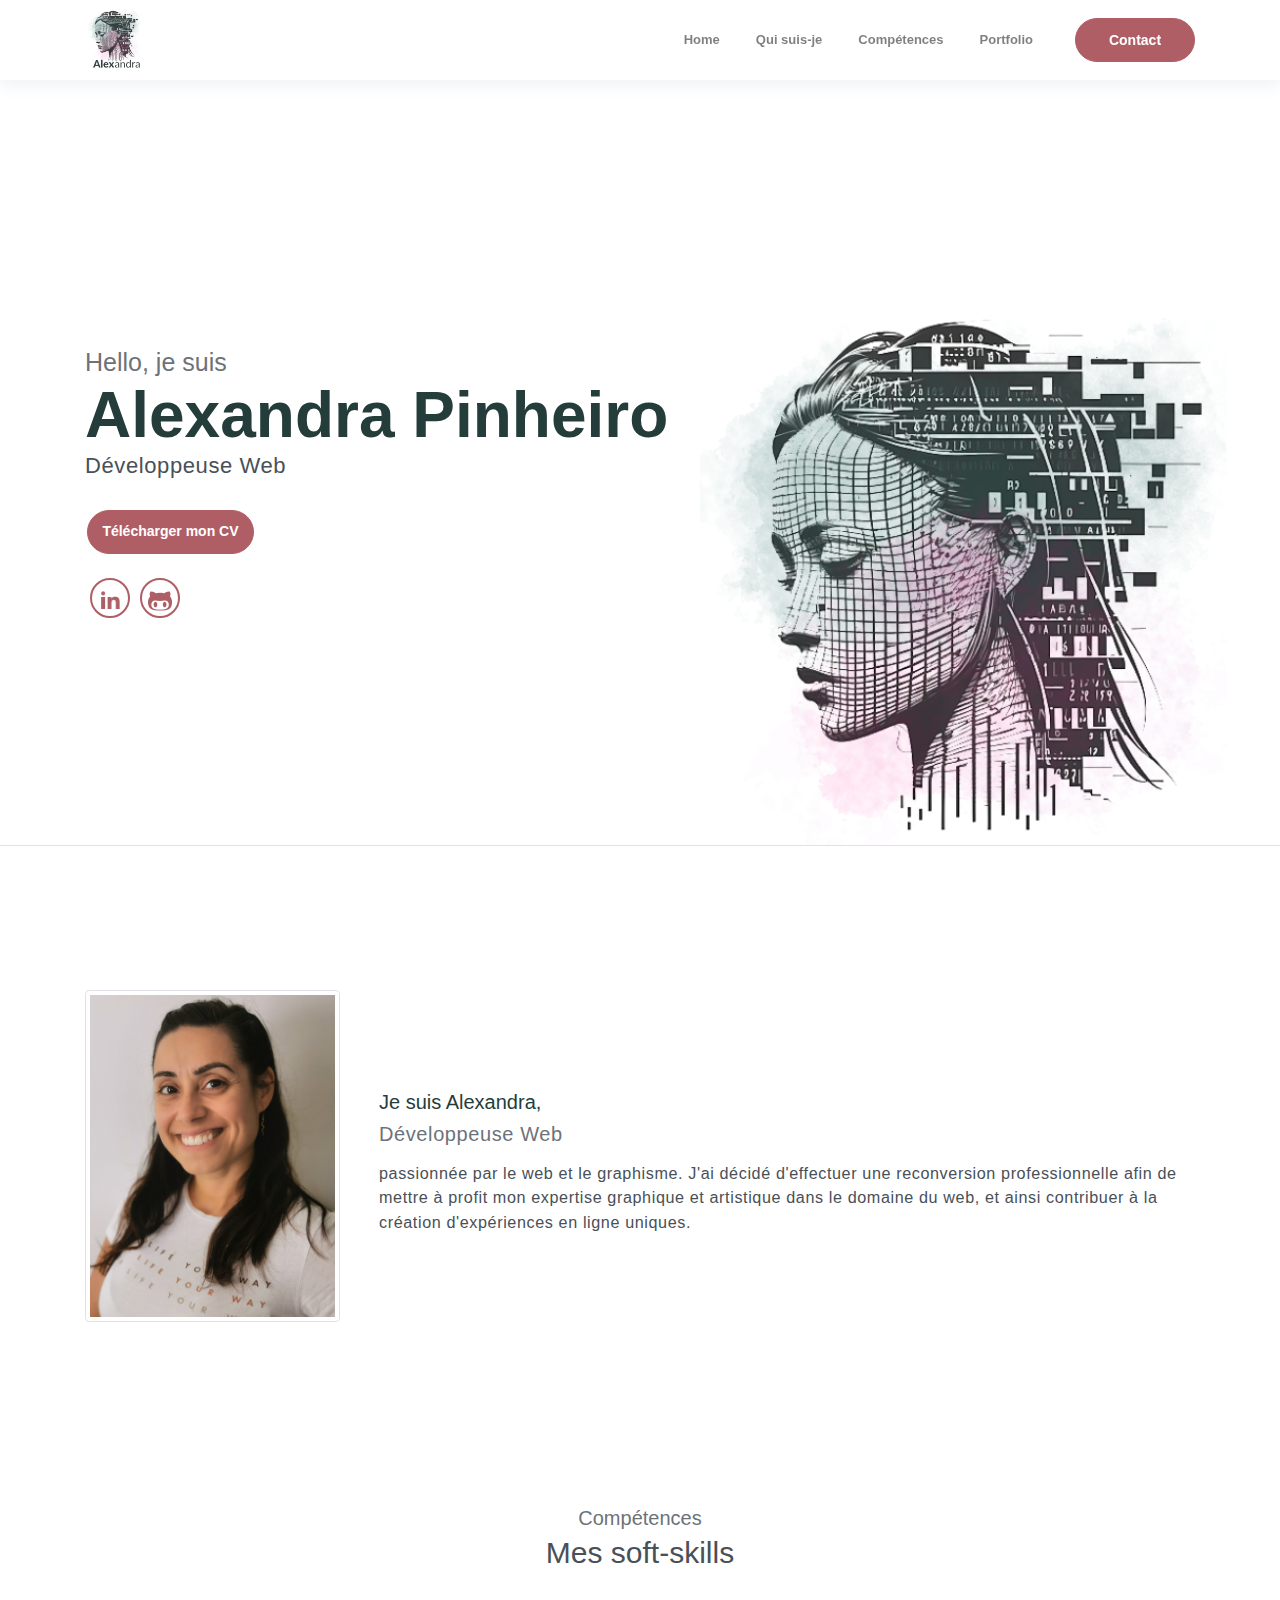
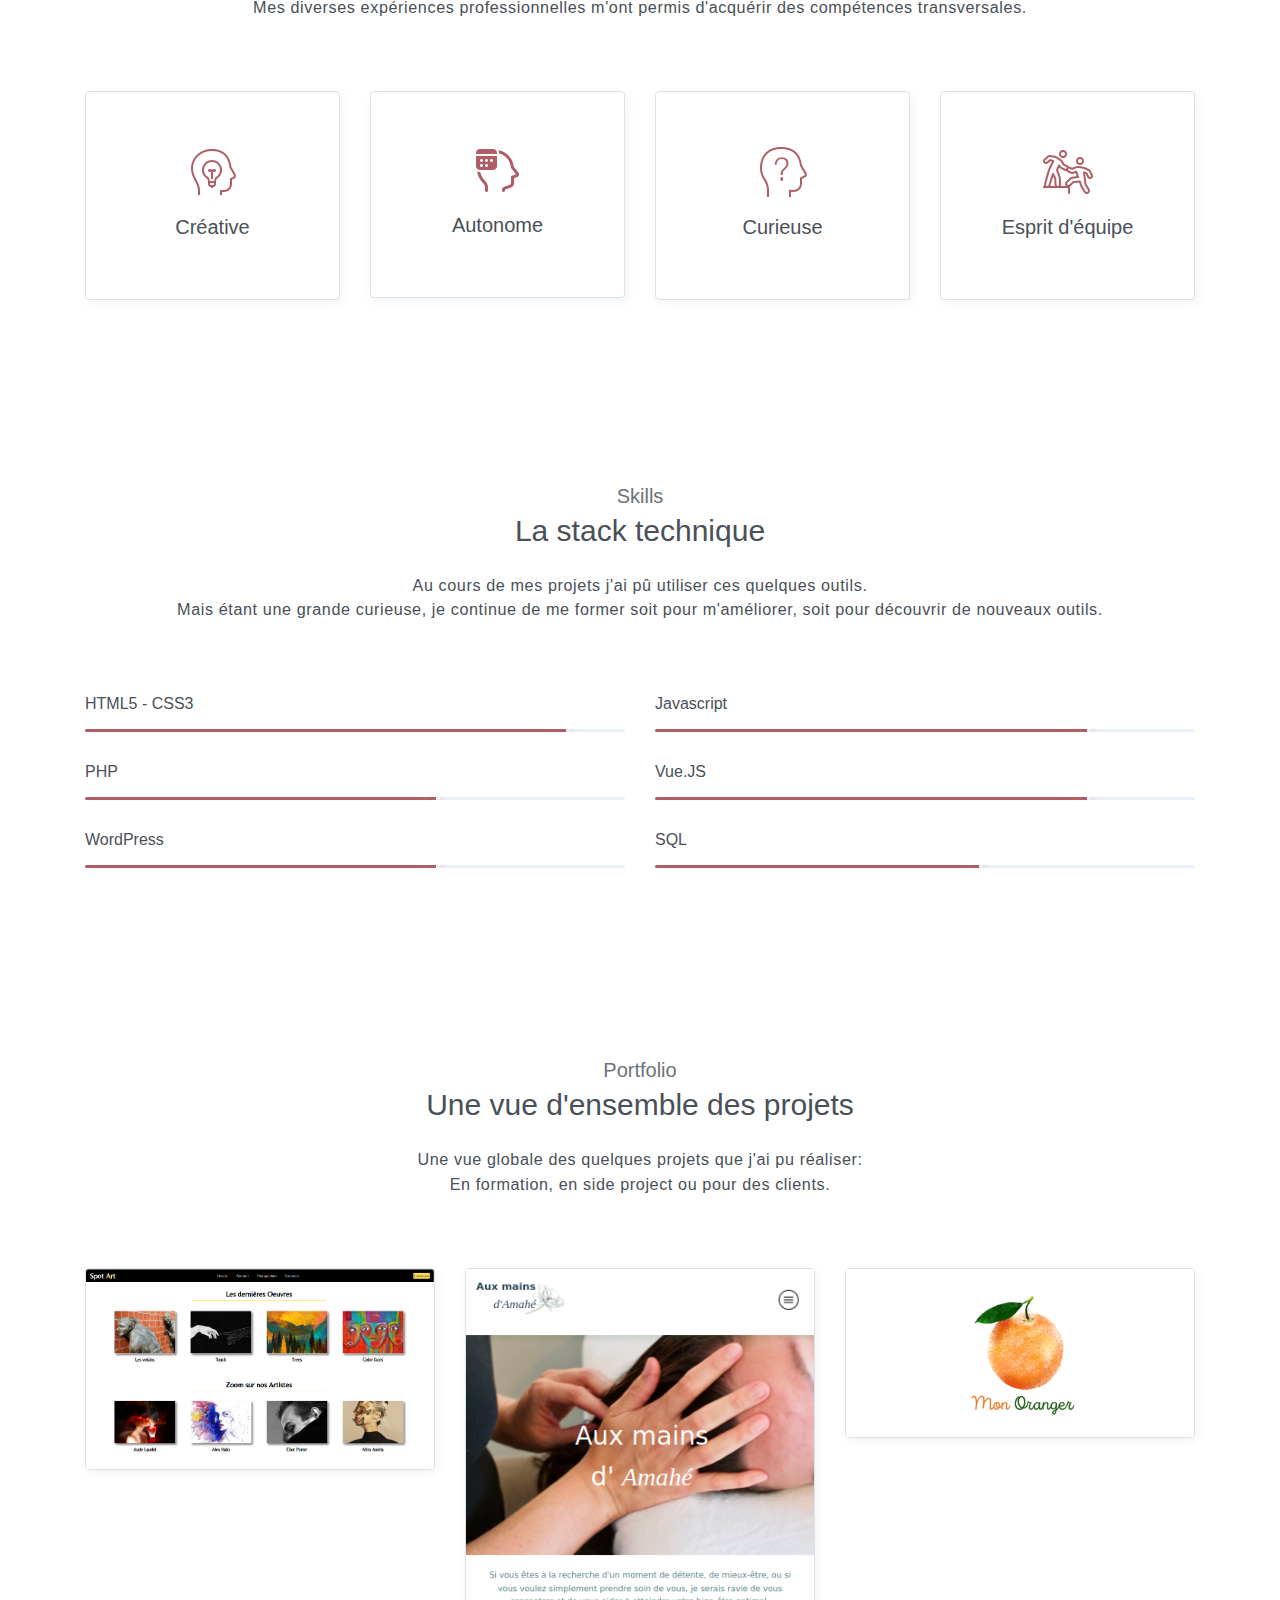
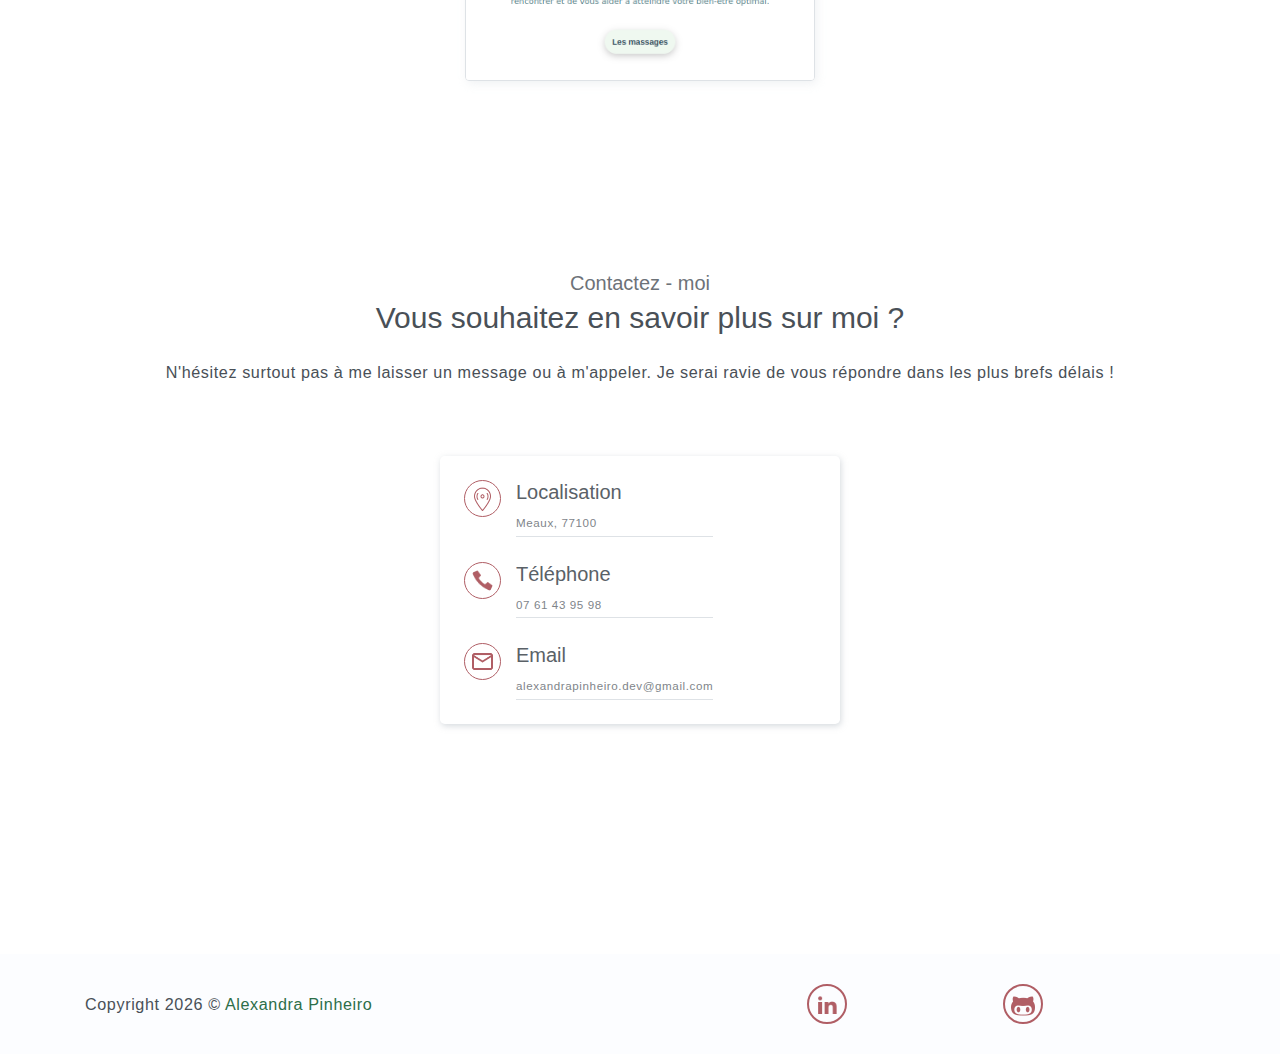
==== commit 7c463bd3: "add all icons & map & change contact" ====
--- a/public_html/index.html
+++ b/public_html/index.html
@@ -4,8 +4,8 @@
 	<meta charset="utf-8">
     <meta name="viewport" content="width=device-width, initial-scale=1, shrink-to-fit=no">
     <title>Alexandra Pinheiro</title>
-    <!-- font icons -->
-    <link rel="stylesheet" href="assets/vendors/themify-icons/css/themify-icons.css">
+    <!-- default favicon -->
+    <link rel="shortcut icon" href="assets/favicon/favicon.ico" type="image/png">
     <!-- main styles -->
 	<link rel="stylesheet" href="assets/css/style.css">
 </head>
@@ -14,9 +14,10 @@
     <!-- Page navigation -->
     <nav class="navbar navbar-expand-lg navbar-light fixed-top" data-spy="affix" data-offset-top="0">
         <div class="container">
-            <a class="navbar-brand" href="#"><img src="assets/img/logo.png" alt="logo"></a>
-            <button class="navbar-toggler" type="button" data-toggle="collapse" data-target="#navbarSupportedContent" aria-controls="navbarSupportedContent" aria-expanded="false" aria-label="Toggle navigation">
-                <span class="navbar-toggler-icon"></span>
+            <a class="navbar-brand" href="#home"><img src="assets/img/A.png" alt="logo"></a>
+            <button class="navbar-menu">
+                <!--<img src="assets/img/icons/menu.png" class="menu-icon">-->
+                <!--<img src="assets/img/icons/close.png" class="close-icon">-->
             </button>
 
             <div class="collapse navbar-collapse" id="navbarSupportedContent">
@@ -26,13 +27,14 @@
                     </li>
                     <li class="nav-item">
                         <a class="nav-link" href="#about">Qui suis-je</a>
-                    </li>             
+                    </li>  
+                    <li class="nav-item">
+                        <a class="nav-link" href="#Skills">Compétences</a>
+                    </li>    
                     <li class="nav-item">
                         <a class="nav-link" href="#portfolio">Portfolio</a>
                     </li>
-                    <li class="nav-item">
-                        <a class="nav-link" href="#softSkills">Compétences</a>
-                    </li>
+                   
                     <li class="nav-item">
                         <a class="- btn btn-primary rounded ml-4" href="#contact">Contact</a>
                     </li>
@@ -43,7 +45,7 @@
     <!-- End of page navibation -->
 
     <!-- Page Header -->
-    <header class="header" id="home">
+    <header class="header" id="#home">
         <div class="container">
             <div class="infos">
                 <h6 class="subtitle">Hello, je suis</h6>
@@ -56,30 +58,14 @@
                 </div>      
 
                 <div class="socials mt-4">
-                    <a class="social-item" href="https://www.linkedin.com/in/alexandra-pinheiro/" ><img class="social-img" src="assets/img/linkedin.png" alt="icon-linkedin"></a>
-                    <a class="social-item" href="https://github.com/AlexandraPho?tab=repositories"><img class="social-img" src="assets/img/github.png" alt="icon-github"></a>
+                    <a class="social-item" href="https://www.linkedin.com/in/alexandra-pinheiro/" ><img class="social-img" src="assets/img/icons/linkedin.png" alt="icon-linkedin"></a>
+                    <a class="social-item" href="https://github.com/AlexandraPho?tab=repositories"><img class="social-img" src="assets/img/icons/github.png" alt="icon-github"></a>
                 </div>
             </div>              
             <div class="img-holder">
                 <img src="assets/img/logo.png" alt="portrait">
             </div>      
         </div>  
-
-        <!-- Header-widget 
-        <div class="widget">
-            <div class="widget-item">
-                <h2>124</h2>
-                <p>Happy Clients</p>
-            </div>
-            <div class="widget-item">
-                <h2>456</h2>
-                <p>Project Completed</p>
-            </div>
-            <div class="widget-item">
-                <h2>789</h2>
-                <p>Awards Won</p>
-            </div>
-        </div>-->
     </header>
     <!-- End of Page Header -->
     
@@ -100,38 +86,50 @@
         </div>
     </section>
 
-    <!-- Service section
-    <section id="service" class="section">
+    <!-- Skills section-->
+    <section id="Skills" class="section">
         <div class="container text-center">
-            <h6 class="subtitle">Service</h6>
-            <h6 class="section-title mb-4">Ce que je sais faire</h6>
-            <p class="mb-5 pb-4">Lorem ipsum dolor sit amet, consectetur adipisicing elit. In alias dignissimos. <br> rerum commodi corrupti, temporibus non quam.</p>
+            <h6 class="subtitle">Compétences</h6>
+            <h6 class="section-title mb-4">Mes soft-skills</h6>
+            <p class="mb-5 pb-4">Mes diverses expériences professionnelles m'ont permis d'acquérir des compétences transversales.</p>
 
             <div class="row">
                 <div class="col-sm-6 col-md-3 mb-4">
                     <div class="custom-card card border">
                         <div class="card-body">
-                            <i class="icon ti-crown"></i>
-                            <h5>Web</h5>
-                            <h6>Site internet</h6>
-                            <br>
+                            <img src="assets/img/icons/create.png" class="icon ti-desktop" alt="icon-skoft-skills">
+                            <h5>Créative</h5>
                         </div>
                     </div>
                 </div>
                 <div class="col-sm-6 col-md-3 mb-4">
                     <div class="custom-card card border">
                         <div class="card-body">
-                            <i class="icon ti-desktop"></i>
-                            <h5>Dessin</h5>
-                            <h6>Illustrations</h6>
-                            <h6>Logo</h6>
-                        </div>
-                    </div>
-                </div>
-            </div>
-        </div>
-    </section>
-    End of Sectoin -->
+                            <img src="assets/img/icons/organize.png" class="icon ti-desktop" alt="icon-skoft-skills">
+                            <h5>Autonome</h5>
+                        </div>
+                    </div>
+                </div>
+                <div class="col-sm-6 col-md-3 mb-4">
+                    <div class="custom-card card border">
+                        <div class="card-body">
+                            <img src="assets/img/icons/curious.png" class="icon ti-desktop" alt="icon-skoft-skills">
+                            <h5>Curieuse</h5>
+                        </div>
+                    </div>
+                </div>
+                <div class="col-sm-6 col-md-3 mb-4">
+                    <div class="custom-card card border">
+                        <div class="card-body">
+                            <img src="assets/img/icons/onboarding.png" class="icon ti-desktop" alt="icon-skoft-skills">
+                            <h5>Esprit d'équipe</h5>
+                        </div>
+                    </div>
+                </div>
+            </div>
+        </div>
+    </section>
+    <!--End of Sectoin-->
 
     <!-- Skills section -->
     <section class="section">
@@ -190,126 +188,65 @@
             <p class="mb-5 pb-4">Une vue globale des quelques projets que j'ai pu réaliser: <br> En formation, en side project ou pour des clients.</p>
 
             <div class="row">
+                <!--First column-->
                 <div class="col-sm-4">
                     <div class="img-wrapper">
                         <img class="folio-img" src="assets/img/spotart.png" alt="spotart">
                         <div class="overlay">
                             <div class="overlay-infos">
                                 <h5>Spotart</h5>
-                                <a class="social-item" ><img class="social-img" src="assets/img/link.png" alt="icon-linkedin"></a>
+                                <a class="overlay-item" href="https://github.com/AlexandraPho/Spotart-front"><img class="overlay-img" src="assets/img/icons/link.png" alt="icon-linkedin"></a>
                             </div>  
                         </div>
                     </div>
-                    <div class="img-wrapper">
+                    <!--<div class="img-wrapper">
                         <img class="folio-img" src="assets/img/img.png" alt="MonOranger">
                         <div class="overlay">
                             <div class="overlay-infos">
-                                <h5>Mon Oranger</h5>
+                                <h5></h5>
                                 <a class="social-item" ><img class="social-img" src="assets/img/link.png" alt="icon-linkedin"></a>
                             </div>                              
                         </div>
-                    </div>                  
-                </div>
+                    </div>  -->                
+                </div>
+                <!--Second column-->
                 <div class="col-sm-4">
                     <div class="img-wrapper">
                         <img class="folio-img" src="assets/img/amahe-img.png" alt="Auxmainsdamahe">
                         <div class="overlay">
                             <div class="overlay-infos">
                                 <h5>Aux mains d'Amahé</h5>
-                                <a class="social-item" ><img class="social-img" src="assets/img/link.png" alt="icon-linkedin"></a>
+                                <a class="overlay-item" href="https://github.com/AlexandraPho/AuxMainsdAmahe"><img class="overlay-img" src="assets/img/icons/link.png" alt="icon-linkedin"></a>
                             </div>  
                         </div>
                     </div>
-                    <div class="img-wrapper">
+                    <!--<div class="img-wrapper">
                         <img src="assets/imgs/folio-4.jpg" alt="MyFAQ">
                         <div class="overlay">
                             <div class="overlay-infos">
-                                <h5>MyFAQ</h5>
+                                <h5></h5>
                                 <a href="javascript:void(0)"><i class="ti-link"></i></a>
                             </div>                              
                         </div>
-                    </div>                  
+                    </div>-->                  
+                </div>
+                <!--Third column-->
+                <div class="col-sm-4">
+                    <div class="img-wrapper">
+                        <img class="folio-img" src="assets/img/monOranger.png" alt="monOranger">
+                        <div class="overlay">
+                            <div class="overlay-infos">
+                                <h5>Mon Oranger</h5>
+                                <div class="overlay-item-zoom"><img class="overlay-img" src="assets/img/icons/zoom.png" alt="icon-linkedin"></div>
+                            </div>  
+                        </div>
+                    </div>        
                 </div>
             </div>
         </div>
     </section>
     <!-- End of portfolio section -->
-
-    <!-- Soft-Skills Section -->
-    <section id="softSkills" class="section">
-        <div class="container text-center">
-            <h6 class="subtitle">Compétences</h6>
-            <h6 class="section-title mb-4">Mes soft-skills</h6>
-            <p class="mb-5 pb-4">Mes diverses expériences professionnelles m'ont permis d'acquérir des compétences transversales</p>
-
-
-            <div id="carouselExampleIndicators" class="carousel slide" data-ride="carousel">
-                <ol class="carousel-indicators">
-                    <li data-target="#carouselExampleIndicators" data-slide-to="0" class="active"></li>
-                    <li data-target="#carouselExampleIndicators" data-slide-to="1"></li>
-                    <li data-target="#carouselExampleIndicators" data-slide-to="2"></li>
-                    <li data-target="#carouselExampleIndicators" data-slide-to="3"></li>
-                </ol>
-                <div class="carousel-inner">
-                    <div class="carousel-item active">
-                        <div class="card testmonial-card border">
-                            <div class="card-body">
-                                <img src="assets/imgs/avatar-1.jpg" alt="">
-                                <p>Autonome</p>
-                            </div>
-                        </div>
-                    </div>
-                    <div class="carousel-item">
-                        <div class="card testmonial-card border">
-                            <div class="card-body">
-                                <img src="assets/imgs/avatar-2.jpg" alt="">
-                                <p>Proactive</p>
-                            </div>
-                        </div>
-                    </div>
-                    <div class="carousel-item">
-                        <div class="card testmonial-card border">
-                            <div class="card-body">
-                                <img src="assets/imgs/avatar-3.jpg" alt="">
-                                <p>Curieuse</p>
-                            </div>
-                        </div>
-                    </div>
-                    <div class="carousel-item">
-                        <div class="card testmonial-card border">
-                            <div class="card-body">
-                                <img src="assets/imgs/avatar-3.jpg" alt="">
-                                <p>Passionnée</p>
-                            </div>
-                        </div>
-                    </div>
-                </div>
-            </div>
-        </div>
-    </section>
-    <!-- End of Soft-Skills section -->
-
-
-    <!-- Hire me section
-    <section class="bg-gray p-0 section">
-        <div class="container">
-            <div class="card bg-primary">
-                <div class="card-body text-light">
-                    <div class="row align-items-center">
-                        <div class="col-sm-9 text-center text-sm-left">
-                            <h5 class="mt-3">Hire Me For Your Project</h5>
-                            <p class="mb-3">Accusantium labore nostrum similique quisquam.</p>
-                        </div>
-                        <div class="col-sm-3 text-center text-sm-right">
-                            <button class="btn btn-light rounded">Hire Me!</button>
-                        </div>
-                    </div>
-                </div> 
-            </div>
-        </div>
-    </section>      
-     End od Hire me section. -->
-
+    
     <!-- Contact Section -->
     <section id="contact" class="position-relative section">
         <div class="container text-center">
@@ -317,38 +254,24 @@
             <h6 class="section-title mb-4">Vous souhaitez en savoir plus sur moi ?</h6>
             <p class="mb-5 pb-4">N'hésitez surtout pas à me laisser un message ou à m'appeler. Je serai ravie de vous répondre dans les plus brefs délais !</p>
 
-            <div class="contact text-left">
-                <div class="form">
-                    <form>
-                        <div class="form-group">
-                            <input type="email" class="form-control" id="exampleInputEmail1" aria-describedby="emailHelp" placeholder="Enter email" required>
-                        </div>
-                        <div class="form-group">
-                            <input type="password" class="form-control" id="exampleInputPassword1" placeholder="Password" required>
-                        </div>
-                        <div class="form-group">
-                            <textarea name="contact-message" id="" cols="30" rows="5" class="form-control" placeholder="Message"></textarea>
-                        </div>
-                        <button type="submit" class="btn btn-primary btn-block rounded w-lg">Envoyer votre message</button>
-                    </form>
-                </div>
+            <div class="contact text-left"> 
                 <div class="contact-infos">
                     <div class="item">
-                        <img class="contact-img" src="assets/img/location.png" alt="icon-location">
+                        <img class="contact-img" src="assets/img/icons/location.png" alt="icon-location">
                         <div class="">
                             <h5>Localisation</h5>
                             <p> Meaux, 77100</p>
                         </div>                          
                     </div>
                     <div class="item">
-                        <img class="contact-img" src="assets/img/telephone.png" alt="icon-telephone">
+                        <img class="contact-img" src="assets/img/icons/telephone.png" alt="icon-telephone">
                         <div>
                             <h5>Téléphone</h5>
                             <p>07 61 43 95 98</p>
                         </div>                          
                     </div>
                     <div class="item">
-                        <img class="contact-img" src="assets/img/mail.png" alt="icon-mail">
+                        <img class="contact-img" src="assets/img/icons/mail.png" alt="icon-mail">
                         <div class="mb-0">
                             <h5>Email</h5>
                             <p>alexandrapinheiro.dev@gmail.com</p>
@@ -358,7 +281,7 @@
             </div>
         </div>  
         <div id="map">
-            <iframe src="https://snazzymaps.com/embed/61257"></iframe>
+            <iframe width="932" height="533" id="gmap_canvas" src="https://maps.google.com/maps?q=meaux,%2077100&t=&z=13&ie=UTF8&iwloc=&output=embed" frameborder="0" scrolling="no" marginheight="0" marginwidth="0"></iframe>
         </div>      
     </section>
     <!-- End of Contact Section -->
@@ -371,9 +294,9 @@
                     <p>Copyright <script>document.write(new Date().getFullYear())</script> &copy; <a href="http://www.alexandra-pinheiro.fr" target="_blank">Alexandra Pinheiro</a></p>
                 </div>
                 <div class="col-sm-6">
-                    <div class="socials">
-                        <a class="social-item" href="https://www.linkedin.com/in/alexandra-pinheiro/"><img class="social-img" src="assets/img/linkedin.png" alt="icon-linkedin"></a>
-                        <a class="social-item" href="https://github.com/AlexandraPho?tab=repositories"><img class="social-img" src="assets/img/github.png" alt="icon-github"></a>
+                    <div class="socials-footer">
+                        <a class="social-item" href="https://www.linkedin.com/in/alexandra-pinheiro/"><img class="social-img" src="assets/img/icons/linkedin.png" alt="icon-linkedin"></a>
+                        <a class="social-item" href="https://github.com/AlexandraPho?tab=repositories"><img class="social-img" src="assets/img/icons/github.png" alt="icon-github"></a>
                     </div>
                 </div>
             </div>
--- a/public_html/assets/css/style.css
+++ b/public_html/assets/css/style.css
@@ -232,15 +232,6 @@
   .button:hover {
     color: #fff;
   }
-  .btn-redwood {
-    background-color: #C4A2A5;
-
-  }
-  
-  button:focus {
-    outline: 1px dotted;
-    outline: 5px auto -webkit-focus-ring-color;
-  }
   
   input,
   button,
@@ -4573,6 +4564,7 @@
         -ms-flex-pack: justify;
             justify-content: space-between;
     padding: 0.5rem 1rem;
+    box-shadow: 0 6px 15px rgb(206 212 218 / 30%);
   }
   
   .navbar > .container,
@@ -4594,6 +4586,16 @@
             justify-content: space-between;
   }
   
+  .navbar-menu {
+    position: fixed;
+  z-index: 100;
+  top: 1rem;
+  right: 1rem;
+  padding: 4px;
+  background: white;
+  cursor: pointer;
+
+  }
   .navbar-brand {
     display: inline-block;
     padding-top: 0.3125rem;
@@ -4656,10 +4658,8 @@
   .navbar-toggler {
     padding: 0.25rem 0.75rem;
     font-size: 1.25rem;
-    line-height: 1;
-    background-color: transparent;
-    border: 1px solid transparent;
-    border-radius: 0.25rem;
+   
+    
   }
   
   .navbar-toggler:hover, .navbar-toggler:focus {
@@ -10969,7 +10969,7 @@
   }
   
   p {
-    font-size: calc(18px + (16 - 14) * ((100vw - 320px) / (1200 - 320)));
+    font-size: calc(14px + (16 - 14) * ((100vw - 320px) / (1200 - 320)));
     margin-bottom: 12px;
     letter-spacing: .6px;
   }
@@ -11021,9 +11021,18 @@
     display: -ms-flexbox;
     display: -webkit-flex;
     display: flex;
-  }
-  
-  .socials .social-item {
+    justify-content: flex-start;
+  }
+  .socials-footer {
+    display: -webkit-box;
+    display: -ms-flexbox;
+    display: -webkit-flex;
+    display: flex;
+    justify-content: space-evenly;
+  }
+  
+  .socials .social-item,
+  .socials-footer .social-item {
     display: block;
     margin: 0 5px;
     width: 40px;
@@ -11038,10 +11047,12 @@
     text-decoration: none;
   }
   
-  .socials .social-img {
+  .socials .social-img,
+  .socials-footer .social-img{
     width: 1.5em;
   }
-  .socials .social-item:hover {
+  .socials .social-item:hover,
+  .socials-footer .social-item:hover {
     background: #006D61;
     color: #fff;
   }
@@ -11078,8 +11089,10 @@
     margin-bottom: 30px;
     display: block;
     display: block;
-  }
-  
+    box-shadow: 2px 3px 10px rgb(206 212 218 / 30%);
+    border: 1px solid #dee2e6 !important;
+  }
+
   .img-wrapper img {
     position: relative;
     width: 100%;
@@ -11113,7 +11126,6 @@
             transition-delay: .2s;
     color: #fff;
   }
-  
   .img-wrapper .overlay .overlay-infos h5 {
     margin-bottom: 15px;
   }
@@ -11121,18 +11133,18 @@
   .img-wrapper .overlay .overlay-infos a {
     display: inline-block;
     width: 35px;
-    height: 35px;
-    border-radius: 50%;
-    border: 2px solid #fff;
-    line-height: 35px;
     text-align: center;
     color: #fff;
     text-decoration: none;
   }
+  .overlay-item-zoom.zoomed {
+    transform: scale(1.5);
+  }
   
   .img-wrapper .overlay .overlay-infos a:hover {
-    background: #fff;
-    color: #ff7a57;
+    border-radius: 50%;
+    padding: 0.1em;
+    border: solid 1px #fff;
   }
   
   .img-wrapper:hover .overlay, .img-wrapper:active .overlay {
@@ -11182,19 +11194,19 @@
     padding: 55px 0;
   }
   
-  .custom-card .card-body i {
-    display: block;
+  .custom-card .card-body img {
+    /*display: block;*/
     font-size: 40px;
     margin-bottom: 18px;
-    color: #ff7a57;
+    color: #B05E65;
   }
   
   .custom-card:hover, .custom-card:active {
-    background: #ff7a57;
+    background: rgba(176, 94, 101, 0.5);
     color: #fff;
   }
   
-  .custom-card:hover i, .custom-card:active i {
+  .custom-card:hover img, .custom-card:active img {
     color: #fff;
   }
   
@@ -11245,10 +11257,11 @@
     display: -ms-flexbox;
     display: -webkit-flex;
     display: flex;
-    max-width: 1000px;
+    max-width: 25em;
     margin: 0 auto 150px;
     z-index: 99;
     background: #fff;
+    padding: 1.5em;
   }
   
   .contact .form {
@@ -11268,8 +11281,7 @@
     -webkit-align-self: center;
         -ms-flex-item-align: center;
             align-self: center;
-    margin-left: 30px;
-    min-width: 350px;
+
   }
   
   .contact .contact-infos .item {
@@ -11314,7 +11326,7 @@
   
   .contact .contact-infos .item div p {
     opacity: .7;
-    font-size: 15px;
+    font-size: 11.6px;
     margin-bottom: 4px;
   }
   
@@ -11332,9 +11344,6 @@
       padding: 0;
       border-right: 0;
     }
-    .contact .contact-infos {
-      display: none;
-    }
   }
   
   #map {
@@ -11360,7 +11369,7 @@
   }
   
   .navbar .navbar-brand img {
-    width: 50px;
+    width: 65px;
   }
   
   .navbar .navbar-nav {
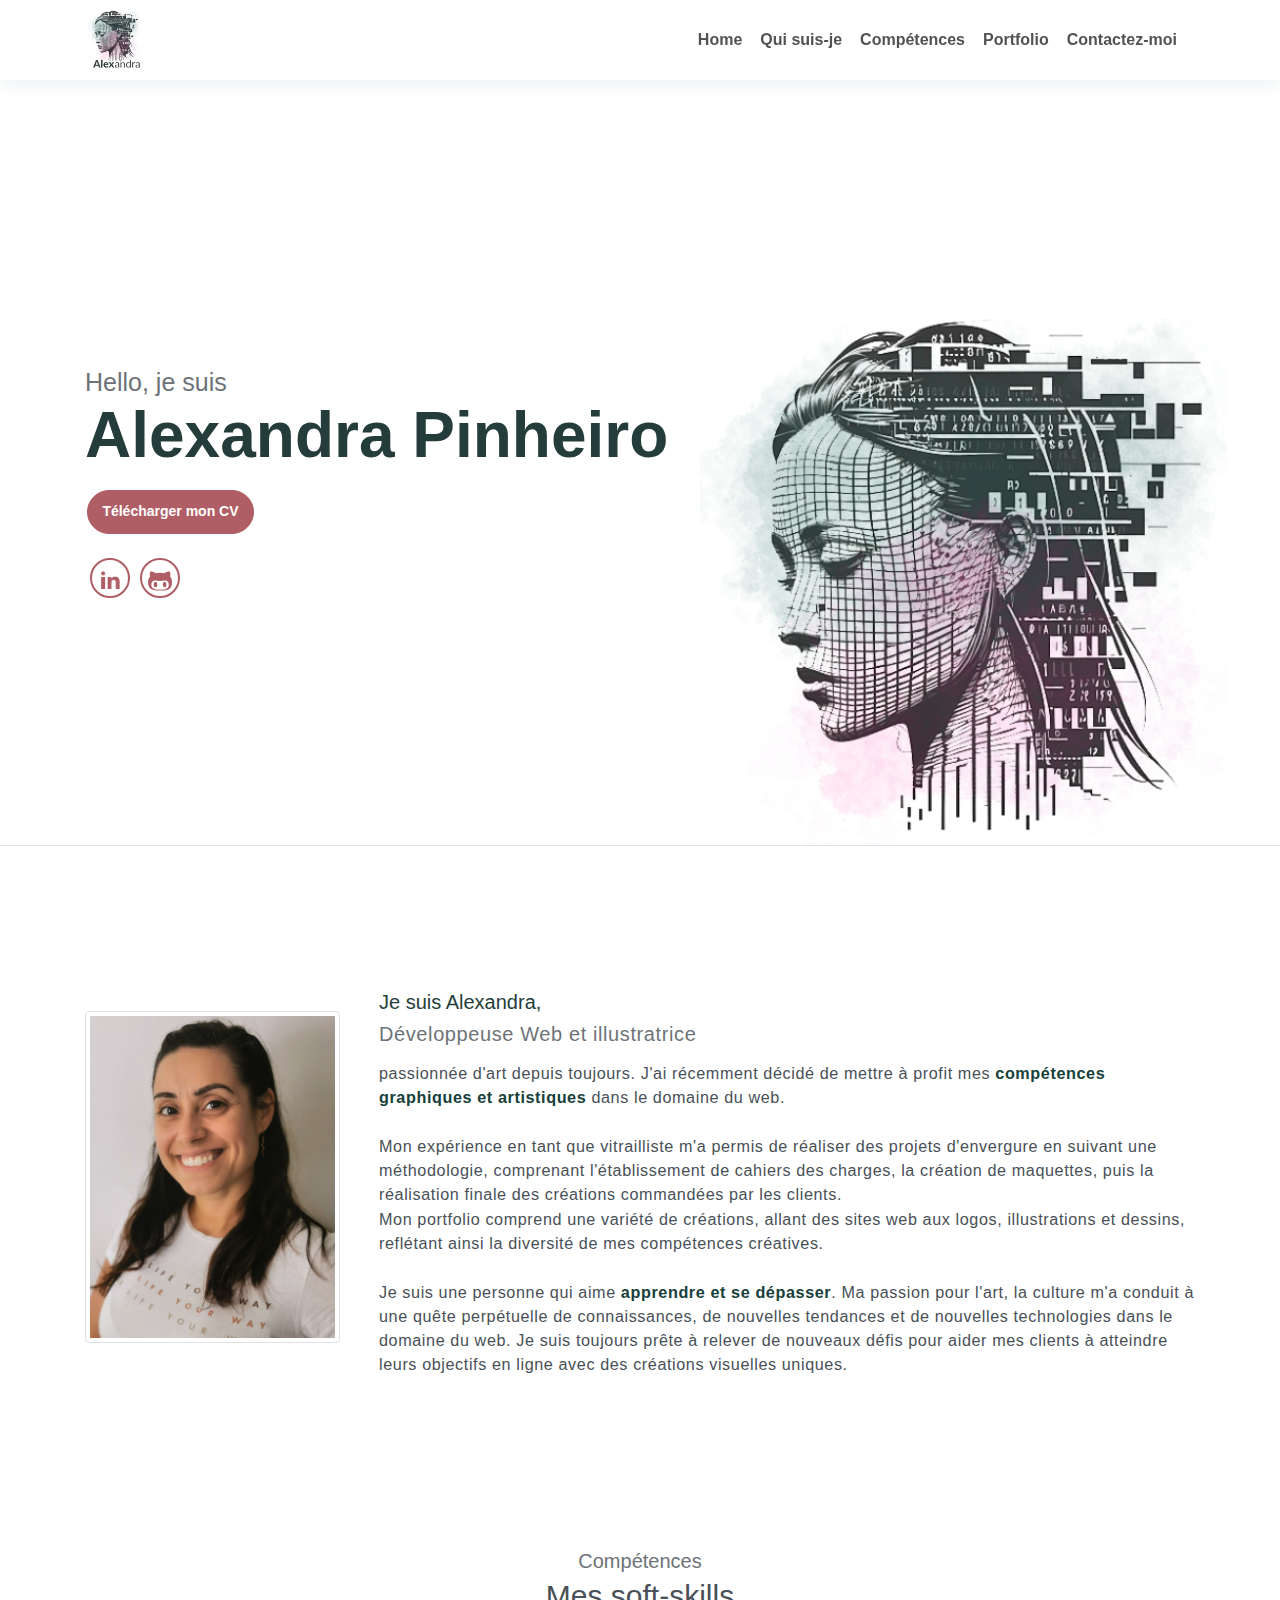
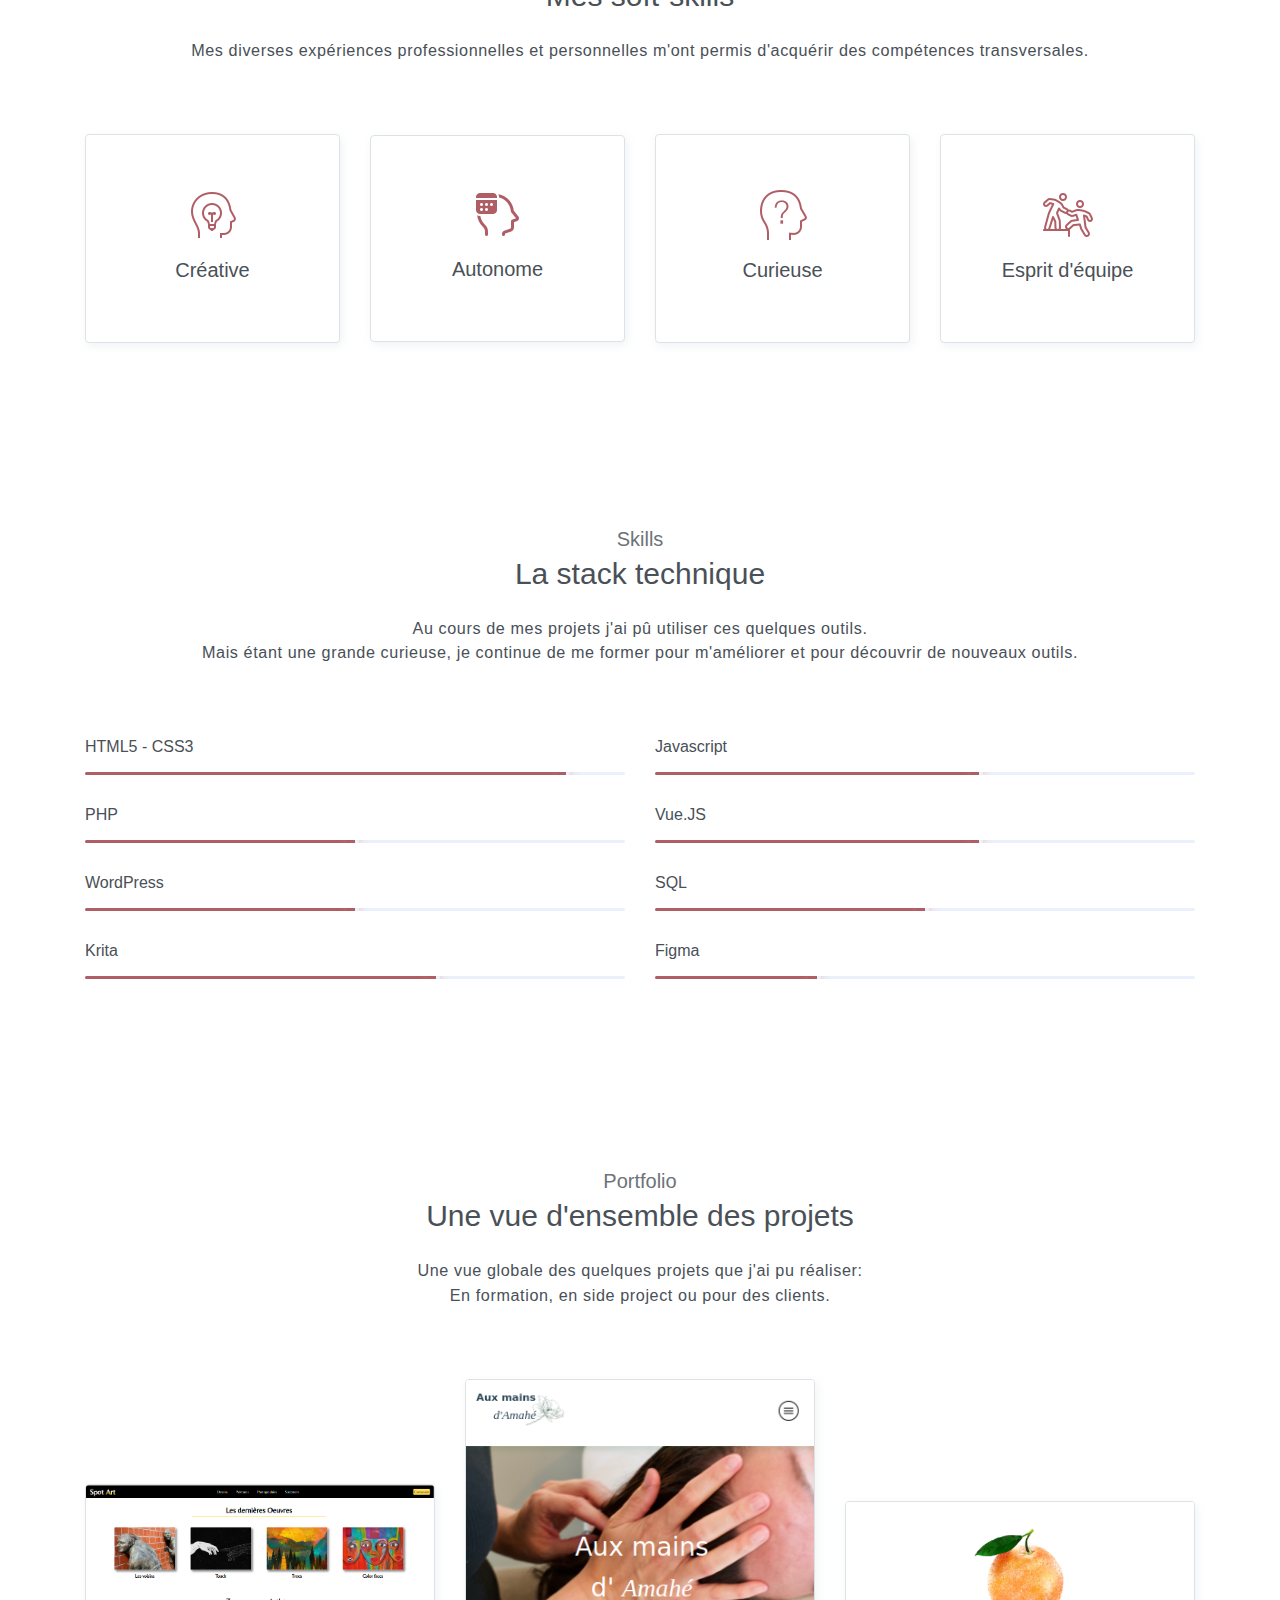
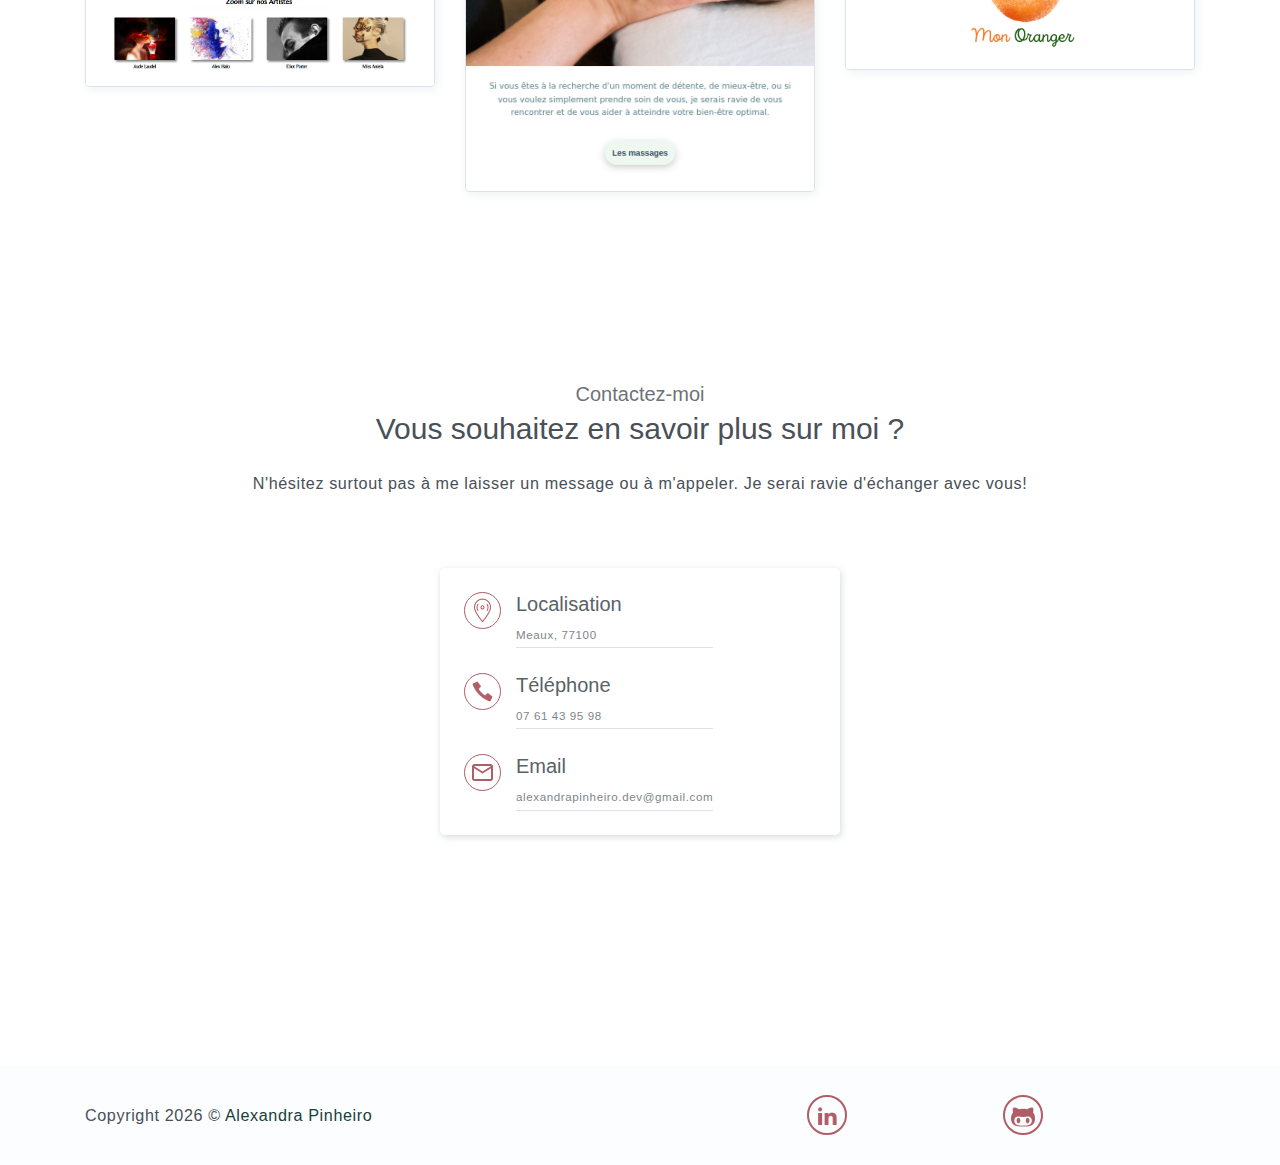
==== commit bb3ffd0d: "clic menu" ====
--- a/public_html/index.html
+++ b/public_html/index.html
@@ -12,18 +12,18 @@
 <body data-spy="scroll" data-target=".navbar" data-offset="40" id="home">
 
     <!-- Page navigation -->
-    <nav class="navbar navbar-expand-lg navbar-light fixed-top" data-spy="affix" data-offset-top="0">
+    <nav class="navbar fixed-top">
         <div class="container">
+            <!--Personnal Logo-->
             <a class="navbar-brand" href="#home"><img src="assets/img/A.png" alt="logo"></a>
-            <button class="navbar-menu">
-                <!--<img src="assets/img/icons/menu.png" class="menu-icon">-->
+            
                 <!--<img src="assets/img/icons/close.png" class="close-icon">-->
-            </button>
-
-            <div class="collapse navbar-collapse" id="navbarSupportedContent">
-                <ul class="navbar-nav ml-auto align-items-center">
-                    <li class="nav-item">
-                        <a class="nav-link" href="#home">Home</a>
+
+            <!--div menu-->
+            <div class="navbar-collapse" id="navbar-menu">
+                <ul class="navbar-nav align-items-center">
+                    <li class="nav-item">
+                        <a class="nav-link " href="#home">Home</a>
                     </li>
                     <li class="nav-item">
                         <a class="nav-link" href="#about">Qui suis-je</a>
@@ -34,12 +34,13 @@
                     <li class="nav-item">
                         <a class="nav-link" href="#portfolio">Portfolio</a>
                     </li>
-                   
-                    <li class="nav-item">
-                        <a class="- btn btn-primary rounded ml-4" href="#contact">Contact</a>
+                    <li class="nav-item">
+                        <a class="nav-link" href="#contact">Contactez-moi</a>
                     </li>
                 </ul>
             </div>
+            <!--End of menu-->
+            <img src="assets/img/icons/menu.png" class="menu-icon" alt="hamburger-menu">
         </div>          
     </nav>
     <!-- End of page navibation -->
@@ -50,7 +51,6 @@
             <div class="infos">
                 <h6 class="subtitle">Hello, je suis</h6>
                 <h6 class="title">Alexandra Pinheiro</h6>
-                <p>Développeuse Web</p>
 
                 <div class="buttons pt-3">
                     <button class="btn btn-primary rounded" download><a href="assets/img/Alexandra_Pinheiro_DWeb.pdf" download target="_blank" class="button">Télécharger mon CV</a></button>
@@ -78,8 +78,15 @@
                 </div>
                 <div class="pl-md-4 col-md-9">
                     <h6 class="title">Je suis Alexandra,</h6>
-                    <p class="subtitle">Développeuse Web</p>
-                    <p>passionnée par le web et le graphisme. J'ai décidé d'effectuer une reconversion professionnelle afin de mettre à profit mon expertise graphique et artistique  dans le domaine du web, et ainsi contribuer à la création d'expériences en ligne uniques.</p>
+                    <p class="subtitle">Développeuse Web et illustratrice </p>
+                    <p>passionnée d'art depuis toujours. J'ai récemment décidé de mettre à profit mes <span class="word-about">compétences graphiques et artistiques</span> dans le domaine du web.<br>
+                    <br>
+                    Mon expérience en tant que vitrailliste m'a permis de réaliser des projets d'envergure en suivant une méthodologie, comprenant l'établissement de cahiers des charges, la création de maquettes, puis la réalisation finale des créations commandées par les clients.<br>
+                    Mon portfolio comprend une variété de créations, allant des sites web aux logos, illustrations et dessins, reflétant ainsi la diversité de mes compétences créatives.<br>
+                    <br>
+                    Je suis une personne qui aime <span class="word-about">apprendre et se dépasser</span>. Ma passion pour l'art, la culture m'a conduit à une quête perpétuelle de connaissances, de nouvelles tendances et de nouvelles technologies dans le domaine du web.
+                    Je suis toujours prête à relever de nouveaux défis pour aider mes clients à atteindre leurs objectifs en ligne avec des créations visuelles uniques.
+                   </p>
                     <!--<button class="btn btn-primary rounded mt-3">DOWNLOAD CV</button>-->                  
                 </div>
             </div>
@@ -91,7 +98,7 @@
         <div class="container text-center">
             <h6 class="subtitle">Compétences</h6>
             <h6 class="section-title mb-4">Mes soft-skills</h6>
-            <p class="mb-5 pb-4">Mes diverses expériences professionnelles m'ont permis d'acquérir des compétences transversales.</p>
+            <p class="mb-5 pb-4">Mes diverses expériences professionnelles et personnelles m'ont permis d'acquérir des compétences transversales.</p>
 
             <div class="row">
                 <div class="col-sm-6 col-md-3 mb-4">
@@ -136,7 +143,7 @@
         <div class="container text-center">
             <h6 class="subtitle">Skills</h6>
             <h6 class="section-title mb-4">La stack technique</h6>
-            <p class="mb-5 pb-4">Au cours de mes projets j'ai pû utiliser ces quelques outils. <br> Mais étant une grande curieuse, je continue de me former soit pour m'améliorer, soit pour découvrir de nouveaux outils. </p>
+            <p class="mb-5 pb-4">Au cours de mes projets j'ai pû utiliser ces quelques outils. <br> Mais étant une grande curieuse, je continue de me former pour m'améliorer et pour découvrir de nouveaux outils. </p>
 
             <div class="row text-left">
                 <div class="col-sm-6">
@@ -148,31 +155,43 @@
                 <div class="col-sm-6">
                     <h6 class="mb-3">Javascript</h6>
                     <div class="progress">
-                        <div class="progress-bar bg-primary" role="progressbar" style="width: 80%;" aria-valuenow="25" aria-valuemin="0" aria-valuemax="100"><span>83%</span></div>
+                        <div class="progress-bar bg-primary" role="progressbar" style="width: 60%;" aria-valuenow="25" aria-valuemin="0" aria-valuemax="100"><span>83%</span></div>
                     </div>
                 </div>
                 <div class="col-sm-6">
                     <h6 class="mb-3">PHP</h6>
                     <div class="progress">
+                        <div class="progress-bar bg-primary" role="progressbar" style="width: 50%;" aria-valuenow="25" aria-valuemin="0" aria-valuemax="100"><span>95%</span></div>
+                    </div>
+                </div>
+                <div class="col-sm-6">
+                    <h6 class="mb-3">Vue.JS</h6>
+                    <div class="progress">
+                        <div class="progress-bar bg-primary" role="progressbar" style="width: 60%;" aria-valuenow="25" aria-valuemin="0" aria-valuemax="100"><span>90%</span></div>
+                    </div>
+                </div>
+                <div class="col-sm-6">
+                    <h6 class="mb-3">WordPress</h6>
+                    <div class="progress">
+                        <div class="progress-bar bg-primary" role="progressbar" style="width: 50%;" aria-valuenow="25" aria-valuemin="0" aria-valuemax="100"><span>95%</span></div>
+                    </div>
+                </div>
+                <div class="col-sm-6">
+                    <h6 class="mb-3">SQL</h6>
+                    <div class="progress">
+                        <div class="progress-bar bg-primary" role="progressbar" style="width: 50%;" aria-valuenow="25" aria-valuemin="0" aria-valuemax="100"><span>95%</span></div>
+                    </div>
+                </div>
+                <div class="col-sm-6">
+                    <h6 class="mb-3">Krita</h6>
+                    <div class="progress">
                         <div class="progress-bar bg-primary" role="progressbar" style="width: 65%;" aria-valuenow="25" aria-valuemin="0" aria-valuemax="100"><span>95%</span></div>
                     </div>
                 </div>
                 <div class="col-sm-6">
-                    <h6 class="mb-3">Vue.JS</h6>
-                    <div class="progress">
-                        <div class="progress-bar bg-primary" role="progressbar" style="width: 80%;" aria-valuenow="25" aria-valuemin="0" aria-valuemax="100"><span>90%</span></div>
-                    </div>
-                </div>
-                <div class="col-sm-6">
-                    <h6 class="mb-3">WordPress</h6>
-                    <div class="progress">
-                        <div class="progress-bar bg-primary" role="progressbar" style="width: 65%;" aria-valuenow="25" aria-valuemin="0" aria-valuemax="100"><span>95%</span></div>
-                    </div>
-                </div>
-                <div class="col-sm-6">
-                    <h6 class="mb-3">SQL</h6>
-                    <div class="progress">
-                        <div class="progress-bar bg-primary" role="progressbar" style="width: 60%;" aria-valuenow="25" aria-valuemin="0" aria-valuemax="100"><span>95%</span></div>
+                    <h6 class="mb-3">Figma</h6>
+                    <div class="progress">
+                        <div class="progress-bar bg-primary" role="progressbar" style="width: 30%;" aria-valuenow="25" aria-valuemin="0" aria-valuemax="100"><span>95%</span></div>
                     </div>
                 </div>
             </div>  
@@ -232,14 +251,14 @@
                 </div>
                 <!--Third column-->
                 <div class="col-sm-4">
-                    <div class="img-wrapper">
-                        <img class="folio-img" src="assets/img/monOranger.png" alt="monOranger">
-                        <div class="overlay">
+                    <div class="img-design">
+                        <img class="folio-img-zoom" src="assets/img/monOranger.png" alt="monOranger">
+                        <!--<div class="overlay">
                             <div class="overlay-infos">
                                 <h5>Mon Oranger</h5>
                                 <div class="overlay-item-zoom"><img class="overlay-img" src="assets/img/icons/zoom.png" alt="icon-linkedin"></div>
                             </div>  
-                        </div>
+                        </div>-->
                     </div>        
                 </div>
             </div>
@@ -250,9 +269,9 @@
     <!-- Contact Section -->
     <section id="contact" class="position-relative section">
         <div class="container text-center">
-            <h6 class="subtitle">Contactez - moi</h6>
+            <h6 class="subtitle">Contactez-moi</h6>
             <h6 class="section-title mb-4">Vous souhaitez en savoir plus sur moi ?</h6>
-            <p class="mb-5 pb-4">N'hésitez surtout pas à me laisser un message ou à m'appeler. Je serai ravie de vous répondre dans les plus brefs délais !</p>
+            <p class="mb-5 pb-4">N'hésitez surtout pas à me laisser un message ou à m'appeler. Je serai ravie d'échanger avec vous!</p>
 
             <div class="contact text-left"> 
                 <div class="contact-infos">
@@ -303,14 +322,8 @@
         </div>
     </footer> 
     <!-- End of page footer -->
-	
-	<!-- core  -->
-    <script src="assets/vendors/jquery/jquery-3.4.1.js"></script>
-    <script src="assets/vendors/bootstrap/bootstrap.bundle.js"></script>
-    <!-- bootstrap 3 affix -->
-	<script src="assets/vendors/bootstrap/bootstrap.affix.js"></script>
-
-    <!-- steller js -->
+
+    <!-- script js -->
     <script src="assets/js/script.js"></script>
 
 </body>
--- a/public_html/assets/css/style.css
+++ b/public_html/assets/css/style.css
@@ -1,25 +1,4 @@
 :root {
-    --blue: #79A9F5;
-    --indigo: #C45F90;
-    --purple: #A16AE8;
-    --pink: #FC8BC0;
-    --red: #F89480;
-    --orange: #FF8882;
-    --yellow: #FAD02C;
-    --green: #A3C14A;
-    --teal: #20c997;
-    --cyan: #47D8E0;
-    --white: #fff;
-    --gray: #6c757d;
-    --gray-dark: #343a40;
-    --primary: #f5a55b;
-    --secondary: #6c757d;
-    --success: #A3C14A;
-    --info: #47D8E0;
-    --warning: #FAD02C;
-    --danger: #F85C70;
-    --light: #f8f9fa;
-    --dark: #343a40;
     --redwood: #9F4952;
     --breakpoint-xs: 0;
     --breakpoint-sm: 576px;
@@ -102,6 +81,9 @@
     margin-bottom: 1rem;
   }
   
+  li {
+    margin-right: 10px;
+  }
   ol ol,
   ul ul,
   ol ul,
@@ -148,7 +130,7 @@
   }
   
   a {
-    color: #2c6e49;
+    color: #17403a;
     text-decoration: none;
     background-color: transparent;
   }
@@ -554,7 +536,77 @@
     margin-right: auto;
     margin-left: auto;
   }
-  
+
+  .word-about {
+    font-weight: 600;
+    color:  #17403a;
+  }
+
+  /* Burger menu  max 991px*/
+  @media (max-width: 991px) {
+    .container .menu-icon {
+      display: block;
+    }
+
+    .navbar-collapse {
+      top: 5em;
+      left: 0;
+      position: absolute;
+      background-color: rgb(176, 94, 101, 0.5);
+      backdrop-filter: blur(7px);
+      width: 100%;
+      height: 100vh;
+      display:flex;
+      justify-content: center;
+      align-items: center;
+      margin-left: -100%;
+      transition: all 0.7s ease;
+    }
+
+    .navbar-collapse.mobile-menu {
+      margin-left: 0;
+    }
+
+    .navbar .navbar-nav {
+      display: flex;
+      flex-direction: column;
+    }
+
+    .navbar .navbar-nav .nav-link {
+      color: #ffffff;
+      font-size: 30px;
+      font-weight: bold;
+      margin-bottom:1em;
+    }
+  }
+
+  @media (min-width: 992px) {
+    .container .menu-icon {
+      display: none;
+    }
+
+    .navbar .navbar-nav {
+      display: flex;
+      flex-direction: row;
+      justify-content: flex-end;
+    }
+
+    .navbar .navbar-nav .nav-link {
+      color: #515353;
+      font-size: 16px;
+      font-weight: bold;
+      margin-right:0.5em;
+    }
+
+    .navbar .navbar-nav .nav-link:hover {
+      color: #1a1b1b;
+      font-size: 16px;
+      font-weight: bold;
+      margin-right:0.5em;
+    }
+  }
+  /* End of burger menu responsive*/
+
   @media (min-width: 576px) {
     .container {
       max-width: 540px;
@@ -597,6 +649,7 @@
             flex-wrap: wrap;
     margin-right: -15px;
     margin-left: -15px;
+    align-items: center;
   }
   
   .no-gutters {
@@ -3358,7 +3411,7 @@
   }
   
   .collapse:not(.show) {
-    display: none;
+    /*display: none;*/
   }
   
   .collapsing {
@@ -4464,6 +4517,7 @@
   
   .nav-link:hover, .nav-link:focus {
     text-decoration: none;
+
   }
   
   .nav-link.disabled {
@@ -4560,9 +4614,9 @@
         -ms-flex-align: center;
             align-items: center;
     -webkit-box-pack: justify;
-    -webkit-justify-content: space-between;
+    -webkit-justify-content: space-around;
         -ms-flex-pack: justify;
-            justify-content: space-between;
+        justify-content: space-around;
     padding: 0.5rem 1rem;
     box-shadow: 0 6px 15px rgb(206 212 218 / 30%);
   }
@@ -4585,9 +4639,12 @@
         -ms-flex-pack: justify;
             justify-content: space-between;
   }
-  
-  .navbar-menu {
-    position: fixed;
+.container .menu-icon {
+  width: 3.2em;
+}
+
+.navbar-menu {
+  position: fixed;
   z-index: 100;
   top: 1rem;
   right: 1rem;
@@ -4642,9 +4699,9 @@
   }
   
   .navbar-collapse {
-    -webkit-flex-basis: 100%;
+    /*-webkit-flex-basis: 100%;
         -ms-flex-preferred-size: 100%;
-            flex-basis: 100%;
+            flex-basis: 100%;*/
     -webkit-box-flex: 1;
     -webkit-flex-grow: 1;
         -ms-flex-positive: 1;
@@ -11082,6 +11139,7 @@
     min-width: 160px;
   }
   
+  .img-design,
   .img-wrapper {
     position: relative;
     border-radius: 0.25rem;
@@ -11093,11 +11151,67 @@
     border: 1px solid #dee2e6 !important;
   }
 
+  .img-design:hover {
+    overflow: hidden;
+    width: 100%;
+    height: 100%;
+  }
+
+  .folio-img-zoom:hover {
+    overflow: hidden;
+    width: 150%;
+    height: 100%;
+    display: flex;
+    justify-content: center;
+    margin-left: -6em;
+    box-shadow: 2px 3px 10px rgb(206 212 218 / 30%);
+    border: 1px solid #dee2e6 !important;
+  }
+
+  @media (max-width: 767px) {
+    .img-design:hover {
+      overflow: hidden;
+      width: 100%;
+      height: 100%;
+    }
+
+    .folio-img-zoom:hover {
+      overflow: hidden;
+      width: 200%;
+      height: 100%;
+      display: flex;
+      justify-content: center;
+      margin-left: -10em;
+      box-shadow: 2px 3px 10px rgb(206 212 218 / 30%);
+      border: 1px solid #dee2e6 !important;
+    }
+  }
+  @media (min-width: 768px) and (max-width: 991px) {
+    .img-design:hover {
+      overflow: hidden;
+      width: 100%;
+      height: 100%;
+    }
+
+    .folio-img-zoom:hover {
+      overflow: hidden;
+      width: 200%;
+      height: 100%;
+      display: flex;
+      justify-content: center;
+      margin-left: -7em;
+      box-shadow: 2px 3px 10px rgb(206 212 218 / 30%);
+      border: 1px solid #dee2e6 !important;
+    }
+  }
+
+  .img-design img,
   .img-wrapper img {
     position: relative;
     width: 100%;
     z-index: 8;
   }
+
   
   .img-wrapper .overlay {
     background: rgba(176, 94, 101, 0.7);
@@ -11136,9 +11250,6 @@
     text-align: center;
     color: #fff;
     text-decoration: none;
-  }
-  .overlay-item-zoom.zoomed {
-    transform: scale(1.5);
   }
   
   .img-wrapper .overlay .overlay-infos a:hover {
@@ -11376,16 +11487,12 @@
     height: auto;
   }
   
-  .navbar .navbar-nav .nav-link {
-    font-size: 13px;
-    font-weight: bold;
-    margin: 0 10px;
-    -webkit-transition: all 0.3s;
-    transition: all 0.3s;
-  }
-  
   .navbar .navbar-nav .nav-link.active {
-    color: #ff7a57;
+    color: #000;
+  }
+
+  .navbar .navbar-nav .nav-link.active:hover {
+    color: #17403a;
   }
   
   .navbar .navbar-nav .btn {
@@ -11396,6 +11503,7 @@
     box-shadow: 0 6px 15px rgba(206, 212, 218, 0.3);
   }
   
+
   @media (max-width: 767.98px) {
     .navbar {
       padding: 0 20px;
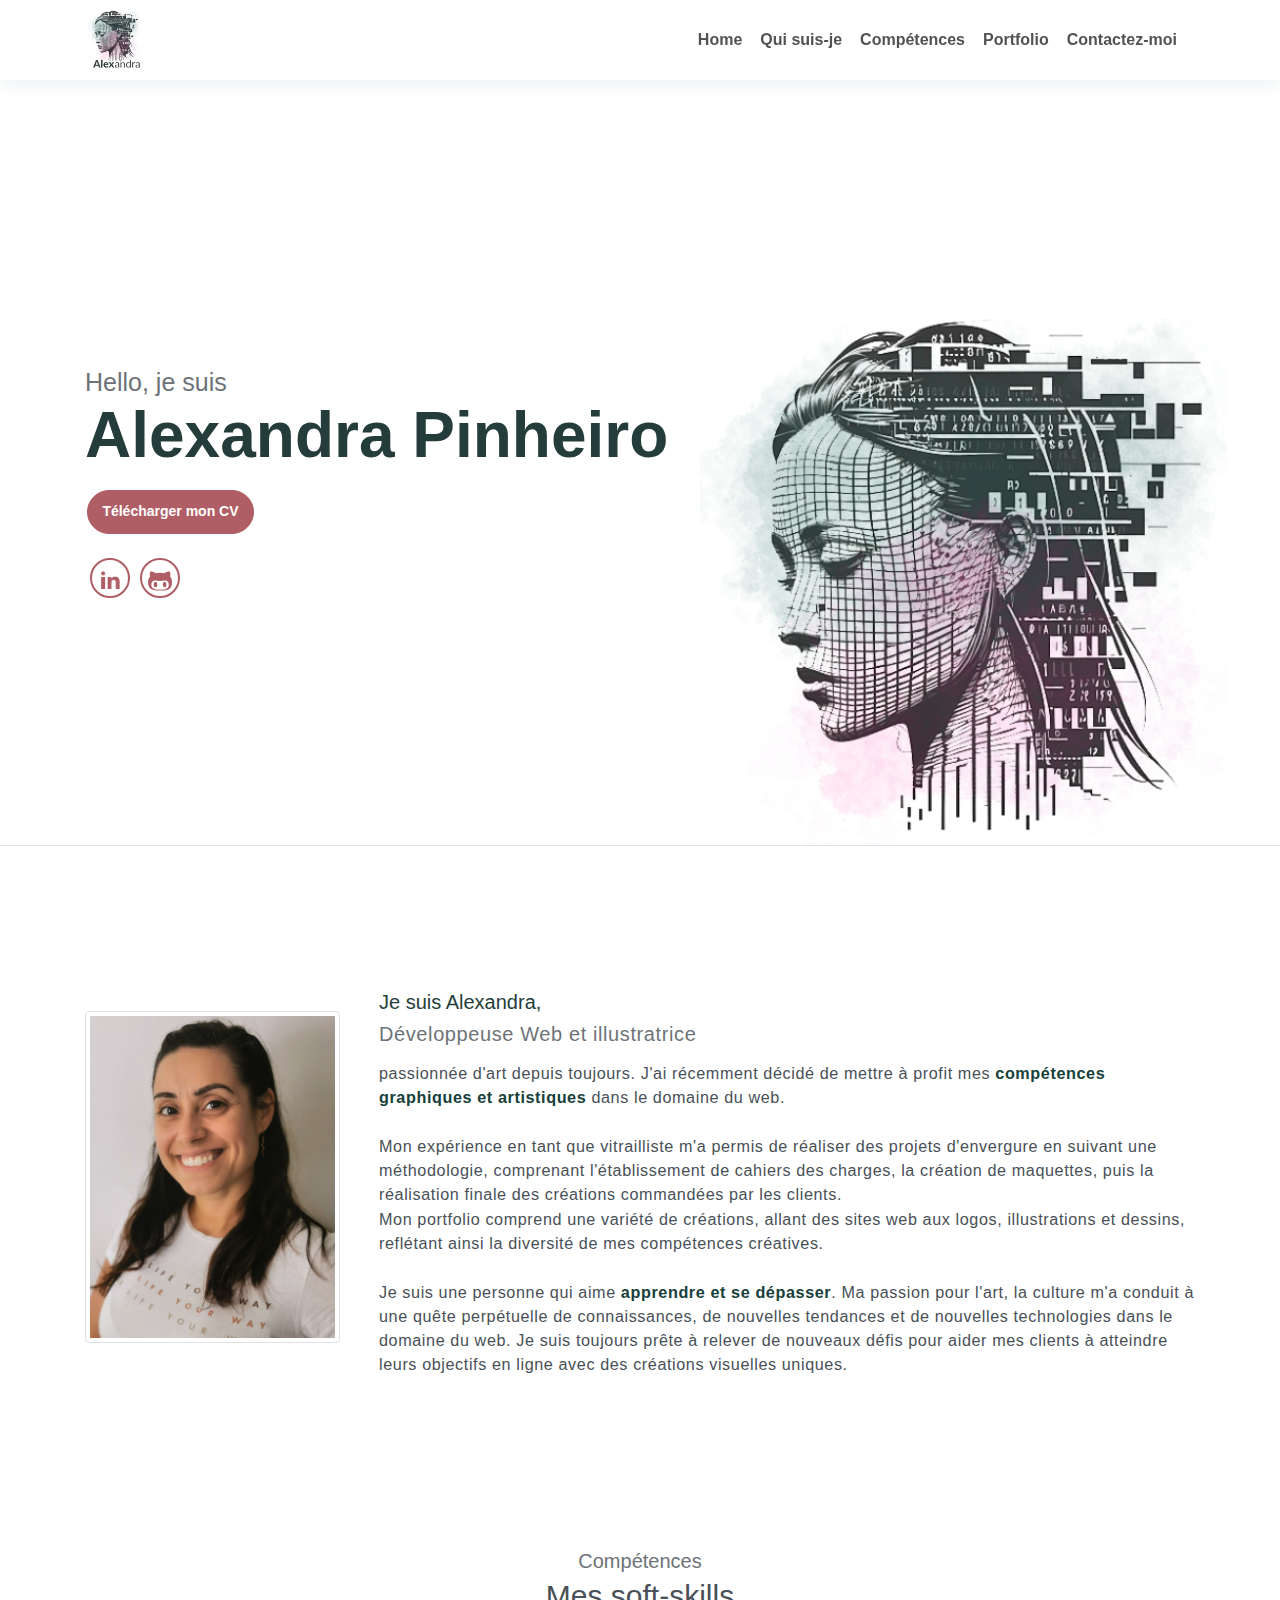
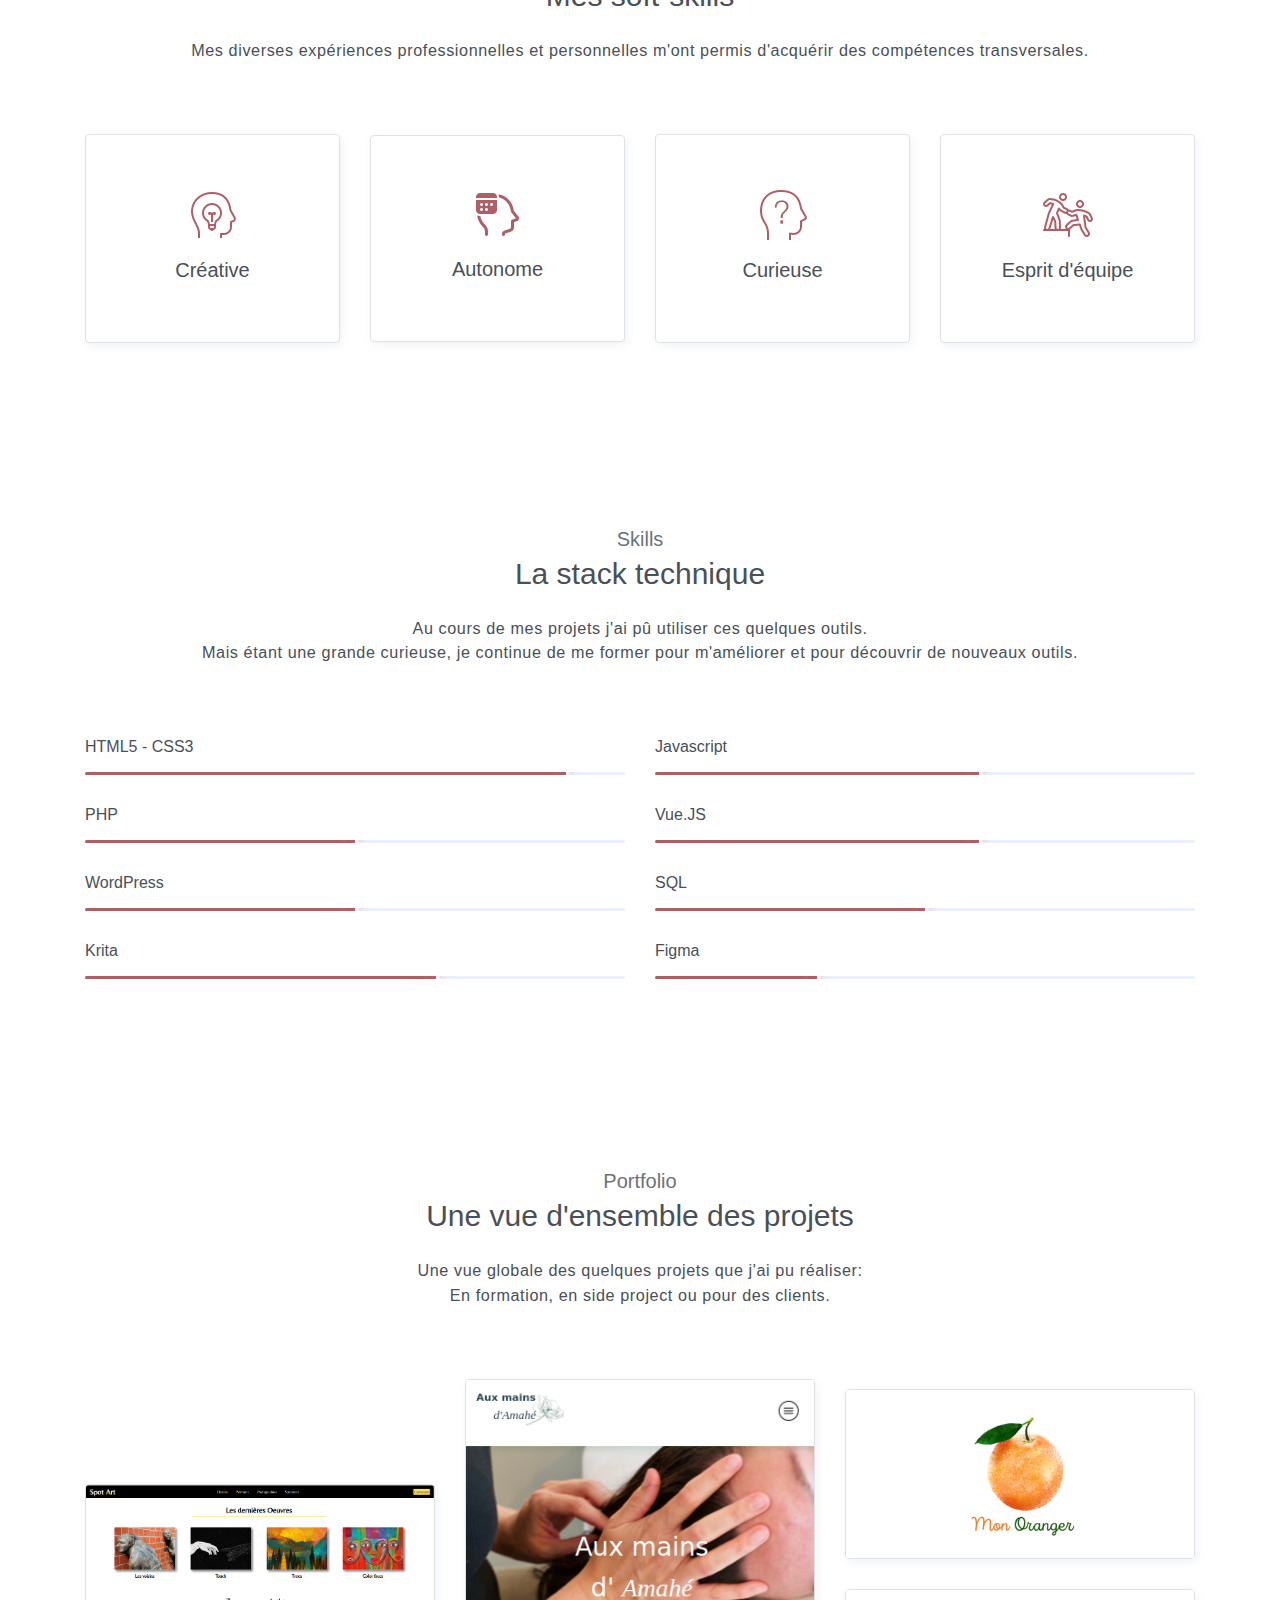
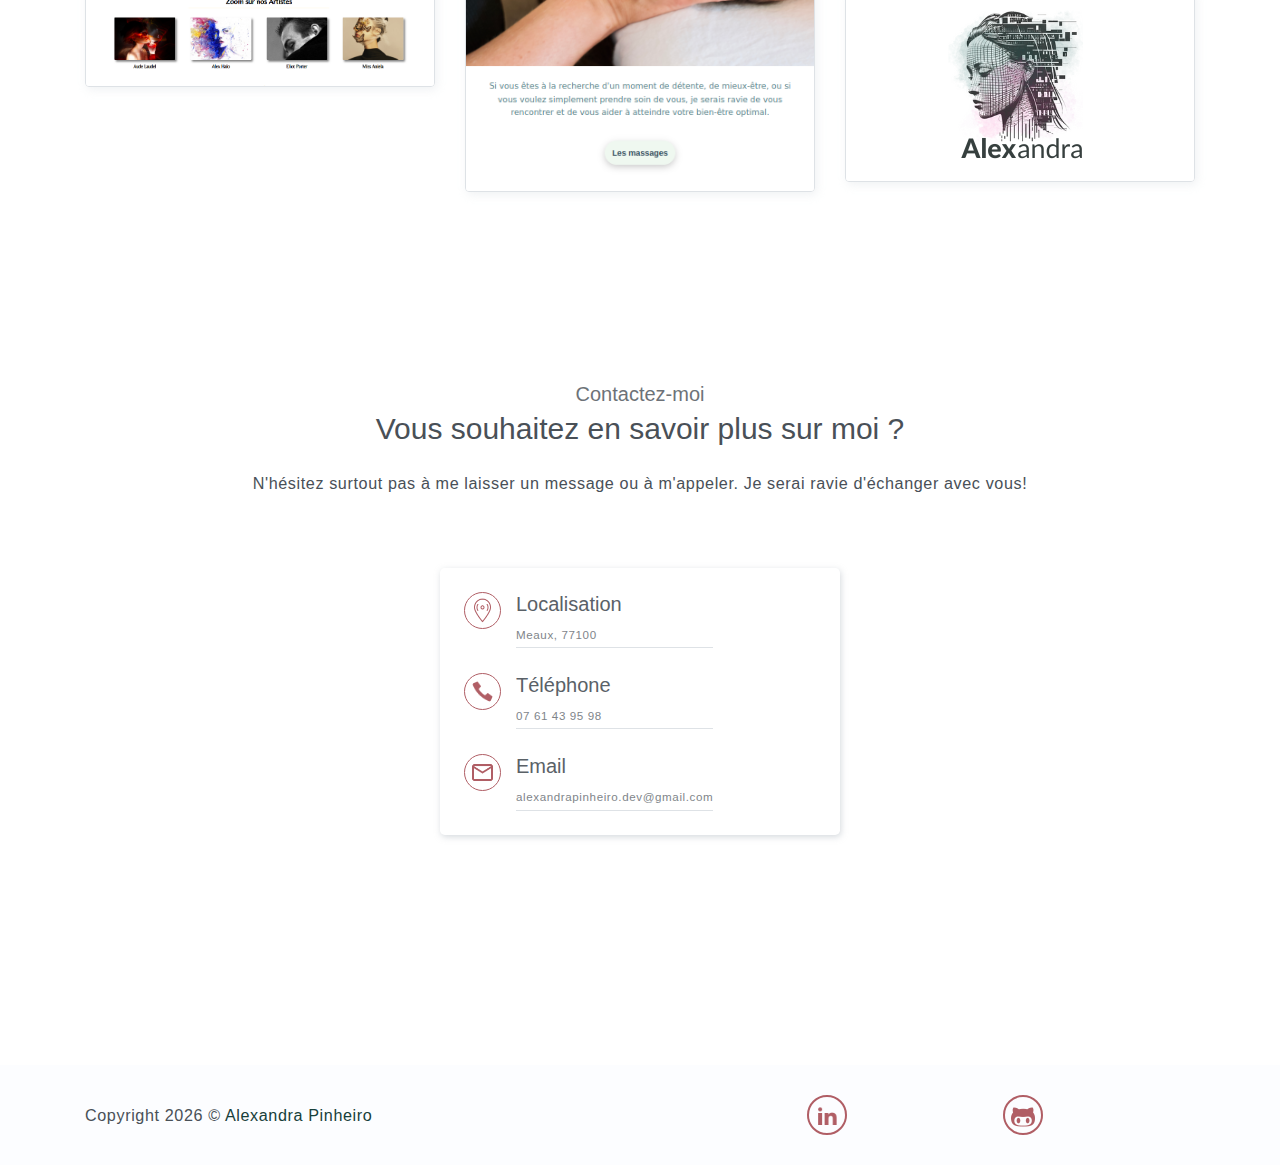
==== commit f1232964: "zoom image portfolio" ====
--- a/public_html/index.html
+++ b/public_html/index.html
@@ -217,16 +217,7 @@
                                 <a class="overlay-item" href="https://github.com/AlexandraPho/Spotart-front"><img class="overlay-img" src="assets/img/icons/link.png" alt="icon-linkedin"></a>
                             </div>  
                         </div>
-                    </div>
-                    <!--<div class="img-wrapper">
-                        <img class="folio-img" src="assets/img/img.png" alt="MonOranger">
-                        <div class="overlay">
-                            <div class="overlay-infos">
-                                <h5></h5>
-                                <a class="social-item" ><img class="social-img" src="assets/img/link.png" alt="icon-linkedin"></a>
-                            </div>                              
-                        </div>
-                    </div>  -->                
+                    </div>               
                 </div>
                 <!--Second column-->
                 <div class="col-sm-4">
@@ -238,29 +229,18 @@
                                 <a class="overlay-item" href="https://github.com/AlexandraPho/AuxMainsdAmahe"><img class="overlay-img" src="assets/img/icons/link.png" alt="icon-linkedin"></a>
                             </div>  
                         </div>
-                    </div>
-                    <!--<div class="img-wrapper">
-                        <img src="assets/imgs/folio-4.jpg" alt="MyFAQ">
-                        <div class="overlay">
-                            <div class="overlay-infos">
-                                <h5></h5>
-                                <a href="javascript:void(0)"><i class="ti-link"></i></a>
-                            </div>                              
-                        </div>
-                    </div>-->                  
+                    </div>       
                 </div>
                 <!--Third column-->
                 <div class="col-sm-4">
                     <div class="img-design">
                         <img class="folio-img-zoom" src="assets/img/monOranger.png" alt="monOranger">
-                        <!--<div class="overlay">
-                            <div class="overlay-infos">
-                                <h5>Mon Oranger</h5>
-                                <div class="overlay-item-zoom"><img class="overlay-img" src="assets/img/icons/zoom.png" alt="icon-linkedin"></div>
-                            </div>  
-                        </div>-->
-                    </div>        
-                </div>
+                    </div> 
+                      <div class="img-design-logo">
+                        <img class="folio-img-zoom" src="assets/img/logoPortfolio.png" alt="logo">
+                    </div> 
+                </div>
+                           
             </div>
         </div>
     </section>
--- a/public_html/assets/css/style.css
+++ b/public_html/assets/css/style.css
@@ -11138,37 +11138,41 @@
   .btn.w-lg {
     min-width: 160px;
   }
-  
+  .img-design-logo,
   .img-design,
   .img-wrapper {
     position: relative;
     border-radius: 0.25rem;
     overflow: hidden;
     margin-bottom: 30px;
-    display: block;
-    display: block;
+    display: flex;
+    justify-content: center;
     box-shadow: 2px 3px 10px rgb(206 212 218 / 30%);
     border: 1px solid #dee2e6 !important;
+    transition: transform .5s;
   }
 
+  .img-design-logo,
   .img-design:hover {
     overflow: hidden;
-    width: 100%;
-    height: 100%;
   }
 
   .folio-img-zoom:hover {
-    overflow: hidden;
-    width: 150%;
-    height: 100%;
-    display: flex;
-    justify-content: center;
-    margin-left: -6em;
-    box-shadow: 2px 3px 10px rgb(206 212 218 / 30%);
-    border: 1px solid #dee2e6 !important;
+    transform: scale(1.3);
   }
 
   @media (max-width: 767px) {
+    .img-design-logo,
+    .img-design:hover {
+      overflow: hidden;
+    }
+
+    .folio-img-zoom:hover {
+      transform: scale(1.3);
+    }
+  }
+  @media (min-width: 768px) and (max-width: 991px) {
+    .img-design-logo,
     .img-design:hover {
       overflow: hidden;
       width: 100%;
@@ -11176,32 +11180,7 @@
     }
 
     .folio-img-zoom:hover {
-      overflow: hidden;
-      width: 200%;
-      height: 100%;
-      display: flex;
-      justify-content: center;
-      margin-left: -10em;
-      box-shadow: 2px 3px 10px rgb(206 212 218 / 30%);
-      border: 1px solid #dee2e6 !important;
-    }
-  }
-  @media (min-width: 768px) and (max-width: 991px) {
-    .img-design:hover {
-      overflow: hidden;
-      width: 100%;
-      height: 100%;
-    }
-
-    .folio-img-zoom:hover {
-      overflow: hidden;
-      width: 200%;
-      height: 100%;
-      display: flex;
-      justify-content: center;
-      margin-left: -7em;
-      box-shadow: 2px 3px 10px rgb(206 212 218 / 30%);
-      border: 1px solid #dee2e6 !important;
+      transform: scale(1.3);
     }
   }
 
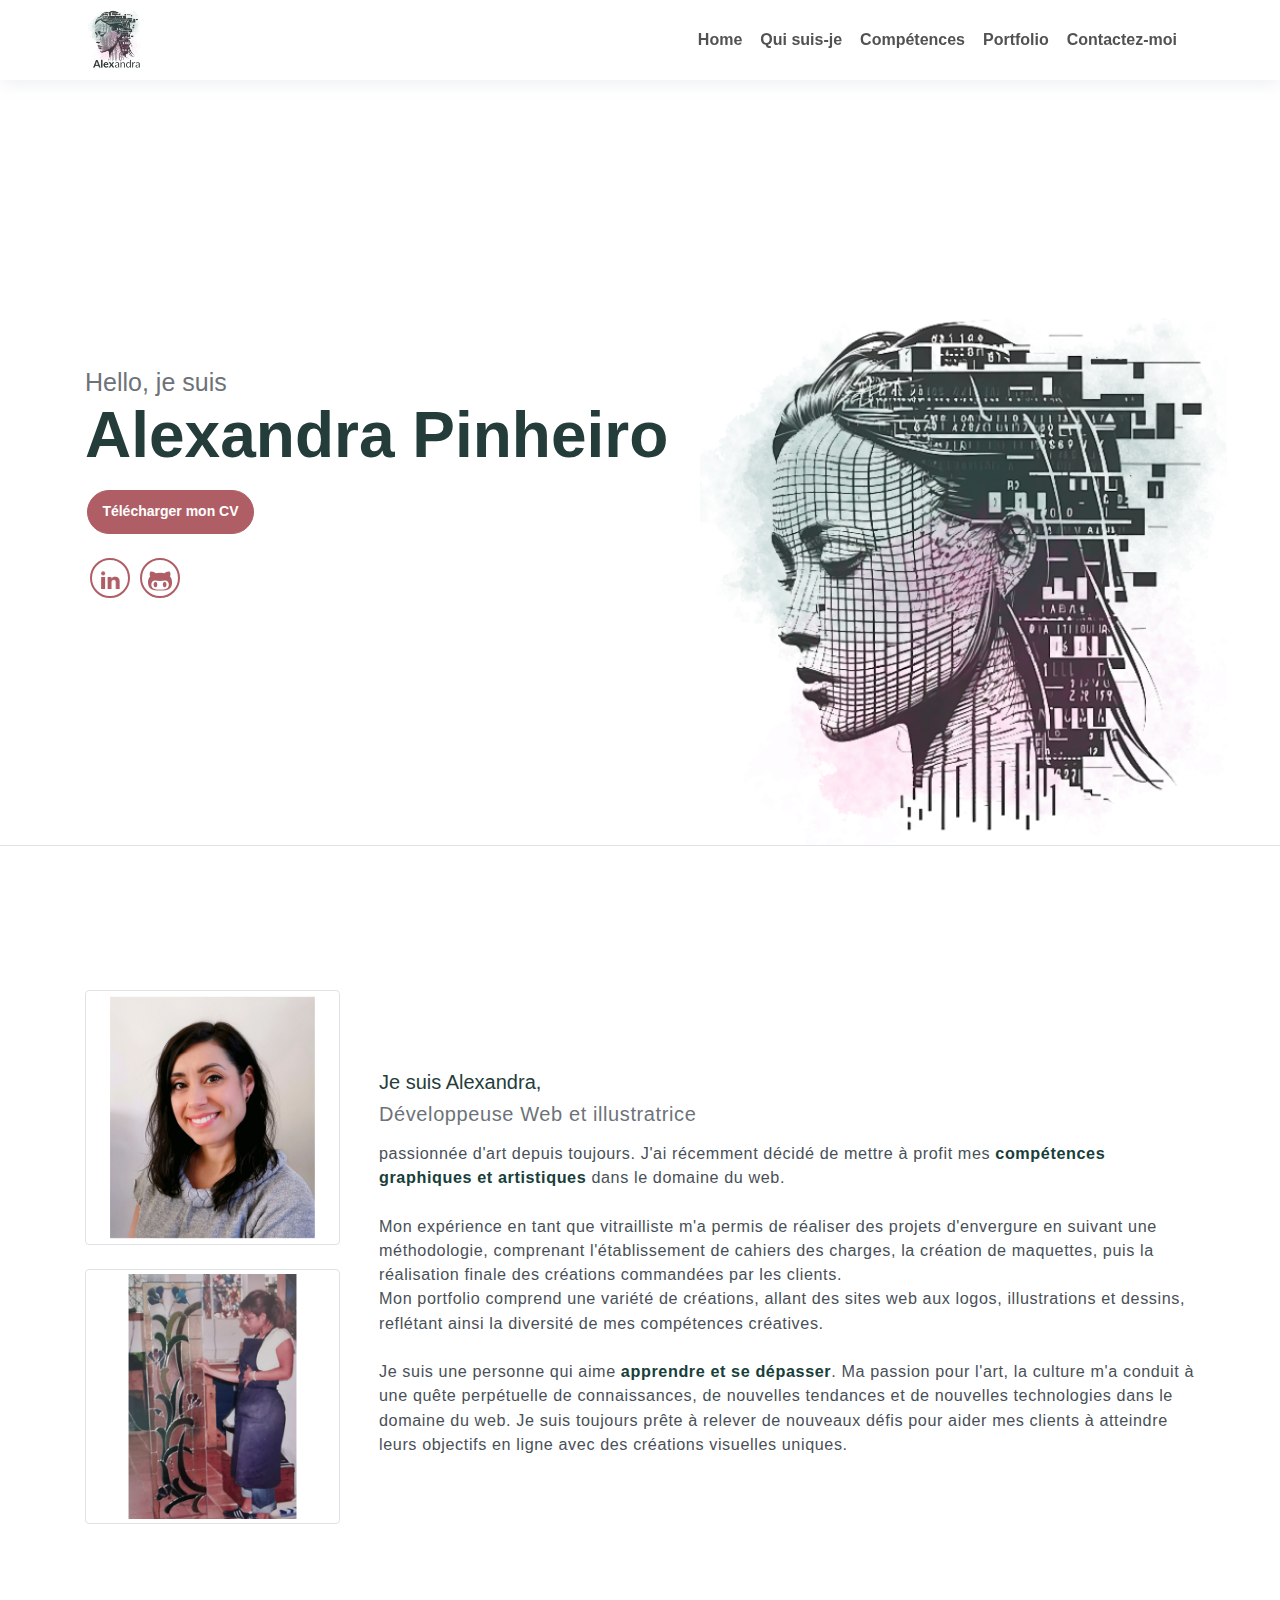
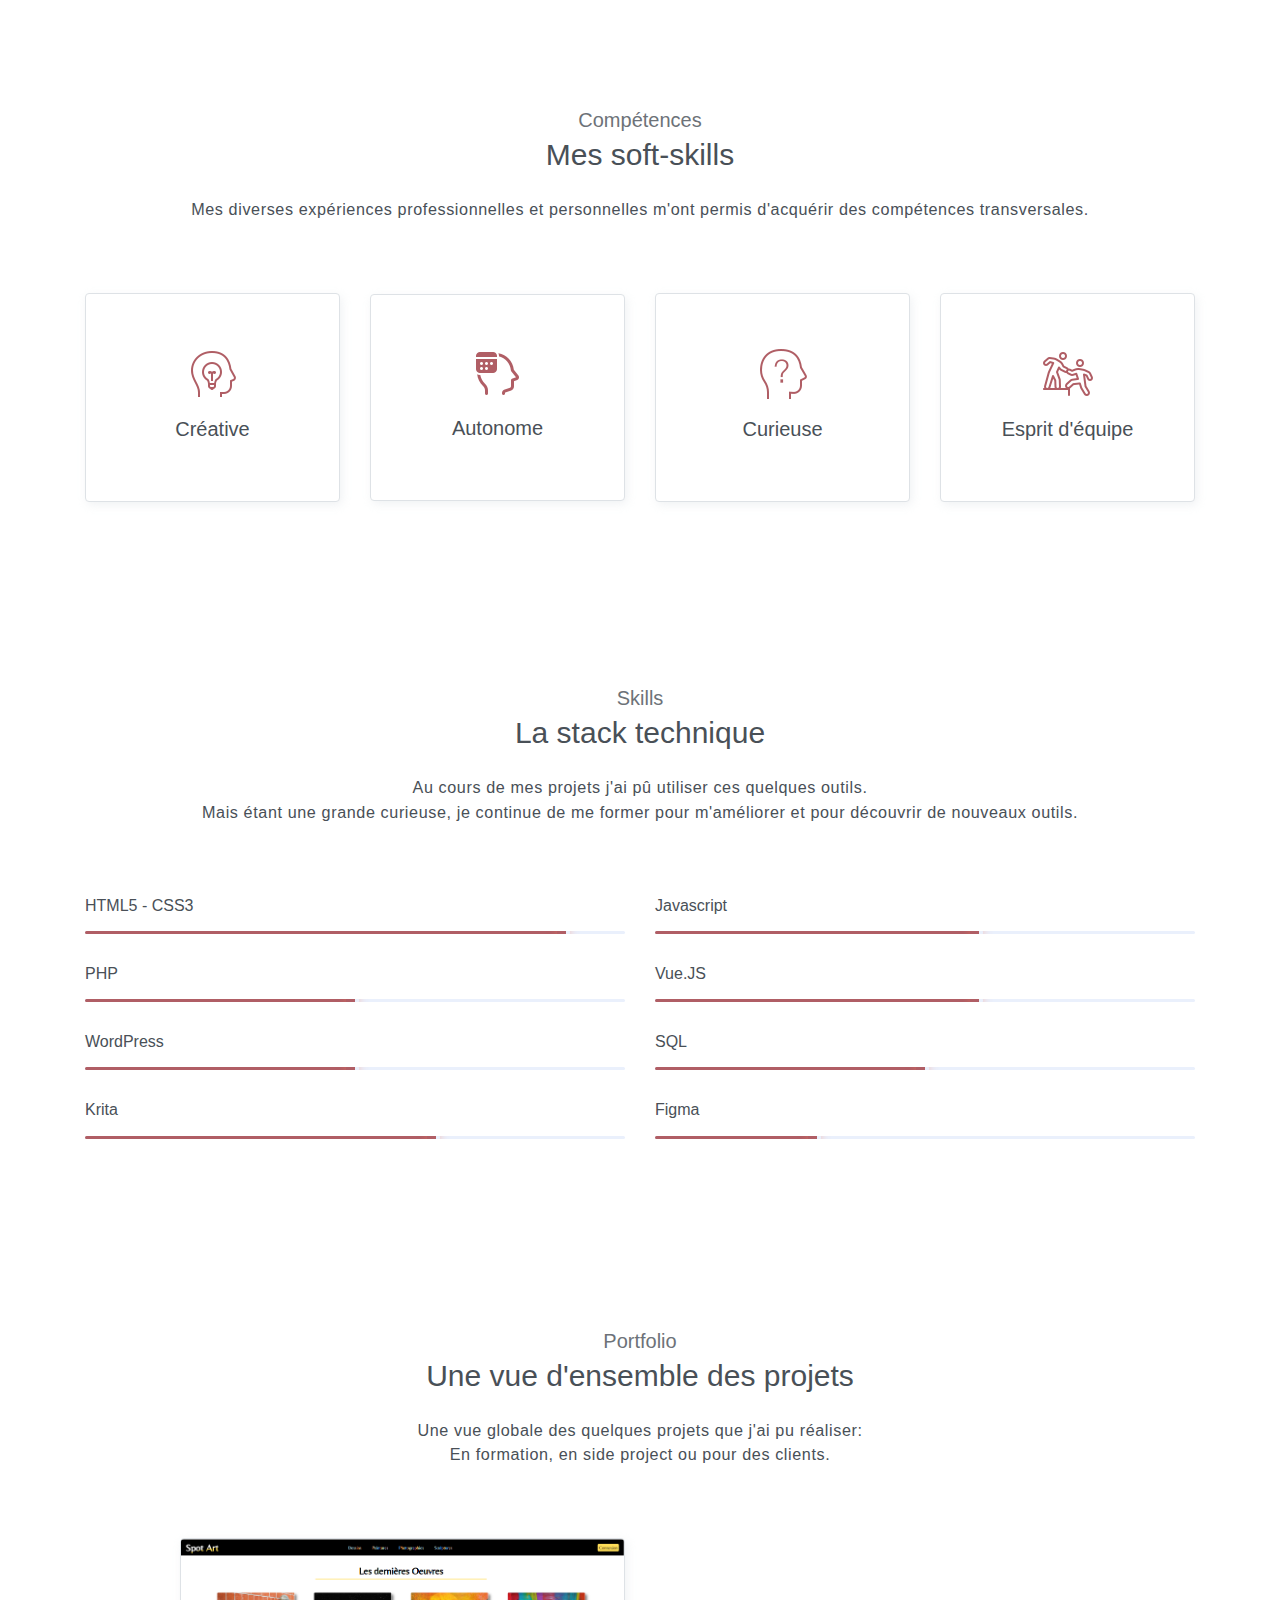
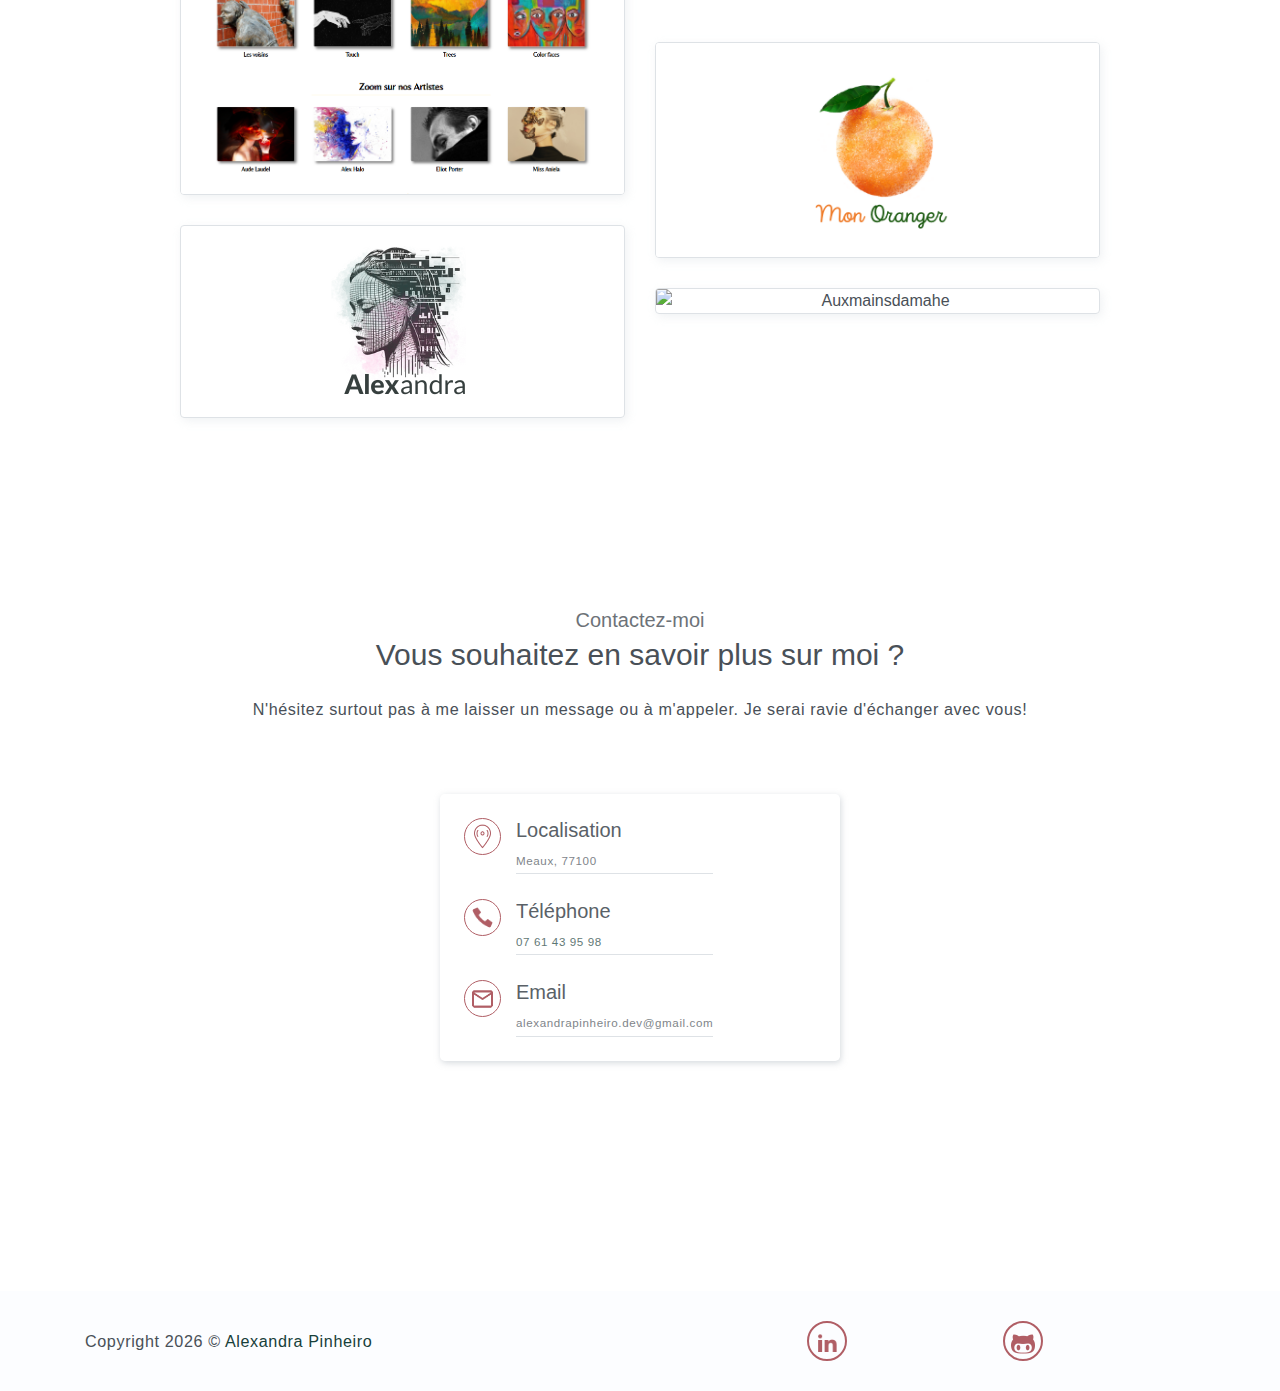
==== commit cac5936c: "change photo" ====
--- a/public_html/index.html
+++ b/public_html/index.html
@@ -3,9 +3,9 @@
 <head>
 	<meta charset="utf-8">
     <meta name="viewport" content="width=device-width, initial-scale=1, shrink-to-fit=no">
-    <title>Alexandra Pinheiro</title>
+    <title>Portfolio Alexandra Pinheiro</title>
     <!-- default favicon -->
-    <link rel="shortcut icon" href="assets/favicon/favicon.ico" type="image/png">
+    <link rel="shortcut icon" href="assets/favicon/favicon.png" type="image/png">
     <!-- main styles -->
 	<link rel="stylesheet" href="assets/css/style.css">
 </head>
@@ -74,7 +74,8 @@
         <div class="container mt-5">
             <div class="row text-center text-md-left">
                 <div class="col-md-3">
-                    <img src="assets/img/portrait.jpg" alt="" class="img-thumbnail mb-4">
+                    <img src="assets/img/portrait.png" alt="photo-alexandra" class="img-thumbnail mb-4">
+                    <img src="assets/img/atelier.png" alt="photo-atelier" class="img-thumbnail mb-4">
                 </div>
                 <div class="pl-md-4 col-md-9">
                     <h6 class="title">Je suis Alexandra,</h6>
@@ -208,7 +209,7 @@
 
             <div class="row">
                 <!--First column-->
-                <div class="col-sm-4">
+                <div class="col-sm-5">
                     <div class="img-wrapper">
                         <img class="folio-img" src="assets/img/spotart.png" alt="spotart">
                         <div class="overlay">
@@ -217,28 +218,27 @@
                                 <a class="overlay-item" href="https://github.com/AlexandraPho/Spotart-front"><img class="overlay-img" src="assets/img/icons/link.png" alt="icon-linkedin"></a>
                             </div>  
                         </div>
-                    </div>               
-                </div>
-                <!--Second column-->
-                <div class="col-sm-4">
+                    </div>  
+                    <div class="img-design-logo">
+                        <img class="folio-img-zoom" src="assets/img/logoPortfolio.png" alt="logo">
+                    </div>
+                </div>
+                
+                <!--Third column-->
+                <div class="col-sm-5">
+                    <div class="img-design">
+                        <img class="folio-img-zoom" src="assets/img/monOranger.png" alt="monOranger">
+                    </div> 
                     <div class="img-wrapper">
-                        <img class="folio-img" src="assets/img/amahe-img.png" alt="Auxmainsdamahe">
+                        <img class="folio-img" src="assets/img/amahe.png" alt="Auxmainsdamahe">
                         <div class="overlay">
                             <div class="overlay-infos">
                                 <h5>Aux mains d'Amahé</h5>
                                 <a class="overlay-item" href="https://github.com/AlexandraPho/AuxMainsdAmahe"><img class="overlay-img" src="assets/img/icons/link.png" alt="icon-linkedin"></a>
                             </div>  
                         </div>
-                    </div>       
-                </div>
-                <!--Third column-->
-                <div class="col-sm-4">
-                    <div class="img-design">
-                        <img class="folio-img-zoom" src="assets/img/monOranger.png" alt="monOranger">
-                    </div> 
-                      <div class="img-design-logo">
-                        <img class="folio-img-zoom" src="assets/img/logoPortfolio.png" alt="logo">
-                    </div> 
+                    </div>         
+                       
                 </div>
                            
             </div>
@@ -266,7 +266,7 @@
                         <img class="contact-img" src="assets/img/icons/telephone.png" alt="icon-telephone">
                         <div>
                             <h5>Téléphone</h5>
-                            <p>07 61 43 95 98</p>
+                            <p><a href="tel:+33761439598">07 61 43 95 98</a></p>
                         </div>                          
                     </div>
                     <div class="item">
--- a/public_html/assets/css/style.css
+++ b/public_html/assets/css/style.css
@@ -34,7 +34,7 @@
     line-height: 1.5;
     color: #495057;
     text-align: left;
-    background-color: #fff;
+    background-color: #ffffff;
   }
   
   [tabindex="-1"]:focus {
@@ -650,6 +650,7 @@
     margin-right: -15px;
     margin-left: -15px;
     align-items: center;
+    justify-content: center;
   }
   
   .no-gutters {
@@ -11292,7 +11293,7 @@
   }
   
   .custom-card:hover, .custom-card:active {
-    background: rgba(176, 94, 101, 0.5);
+    background: rgba(103, 165, 157, 0.5);
     color: #fff;
   }
   
